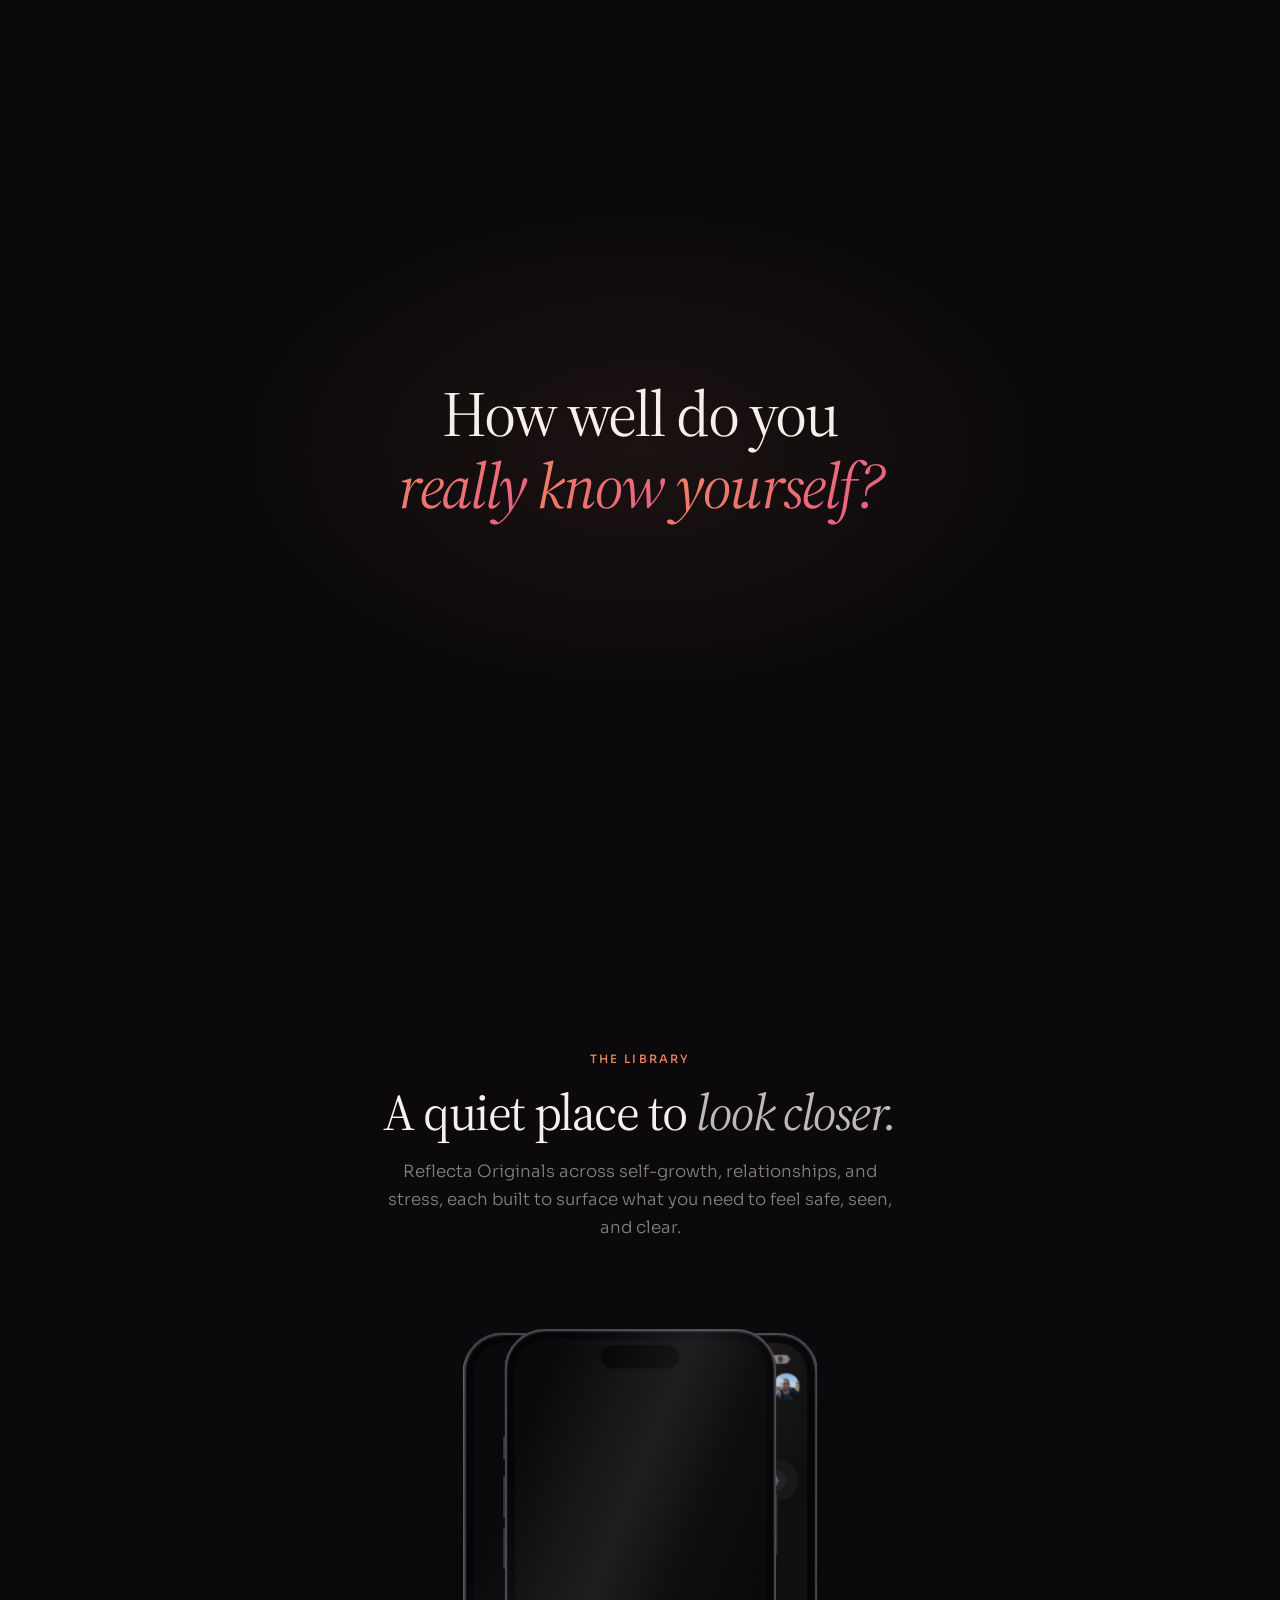
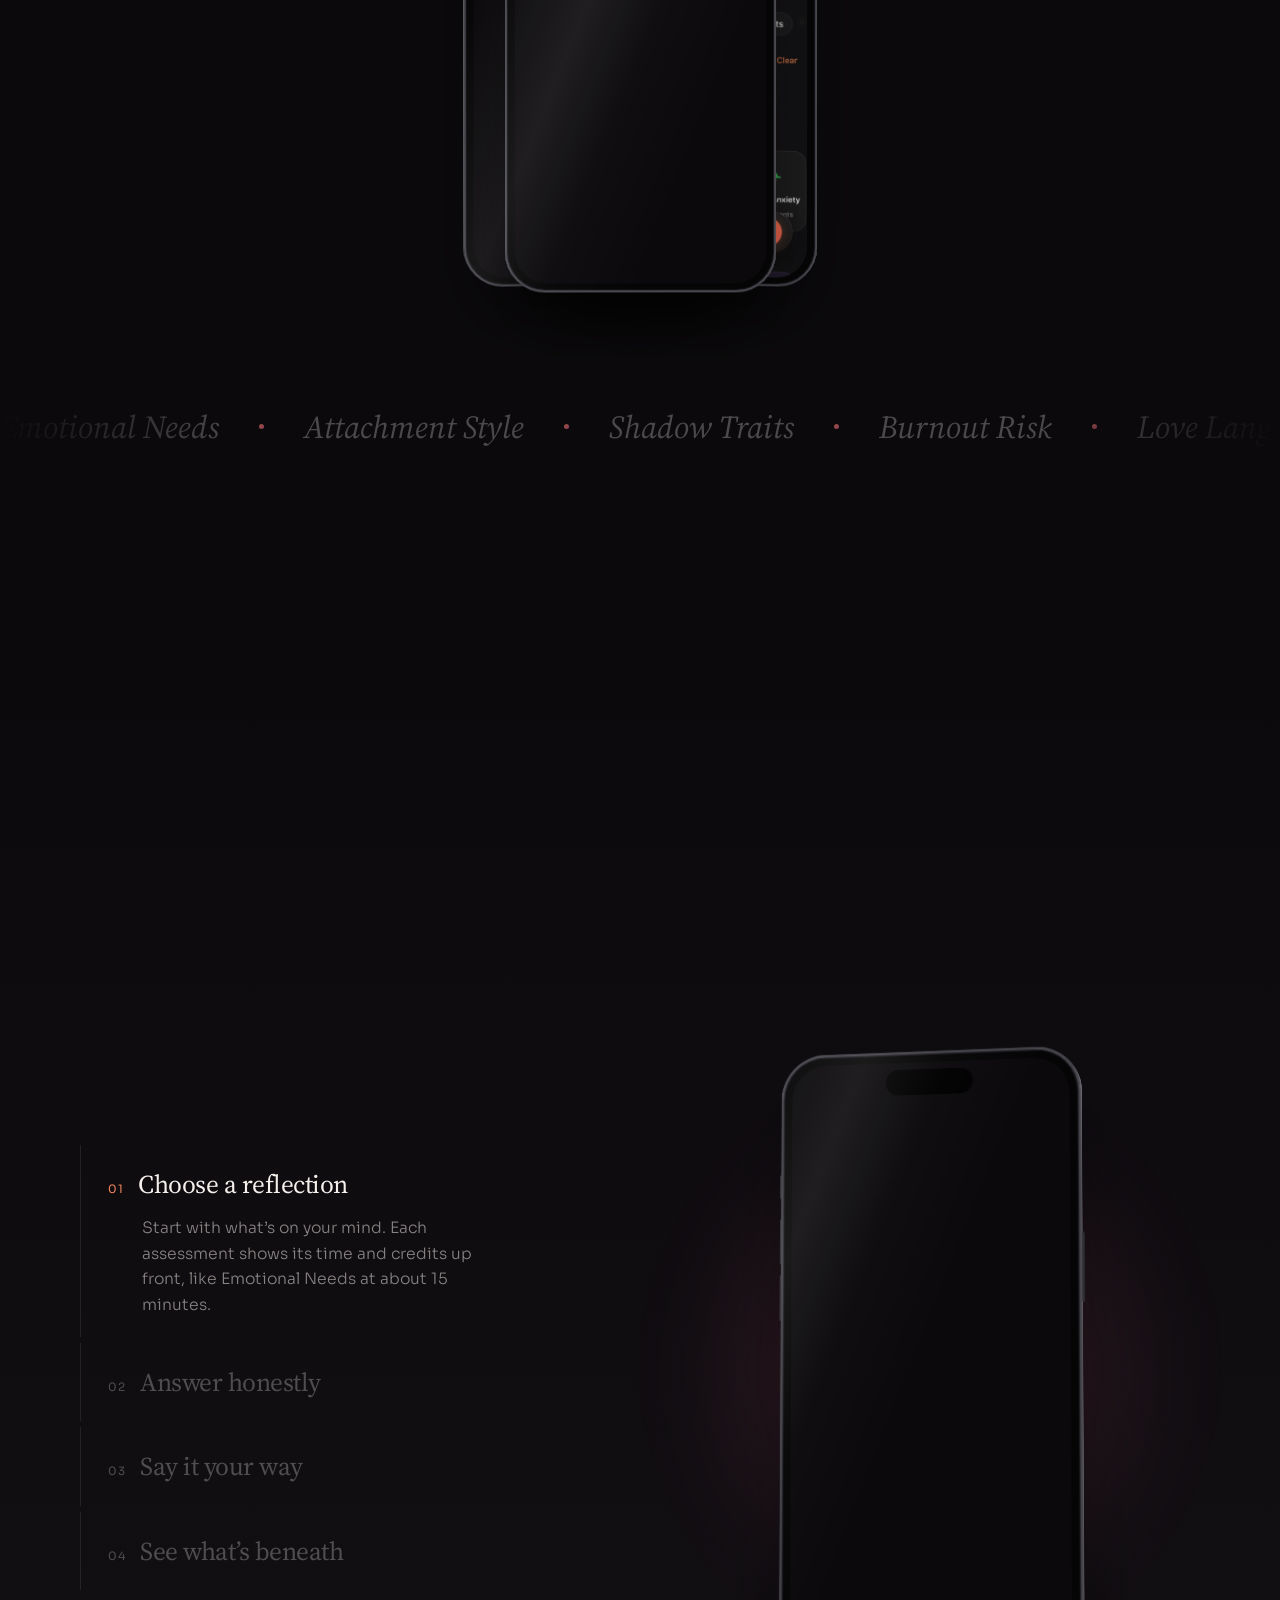
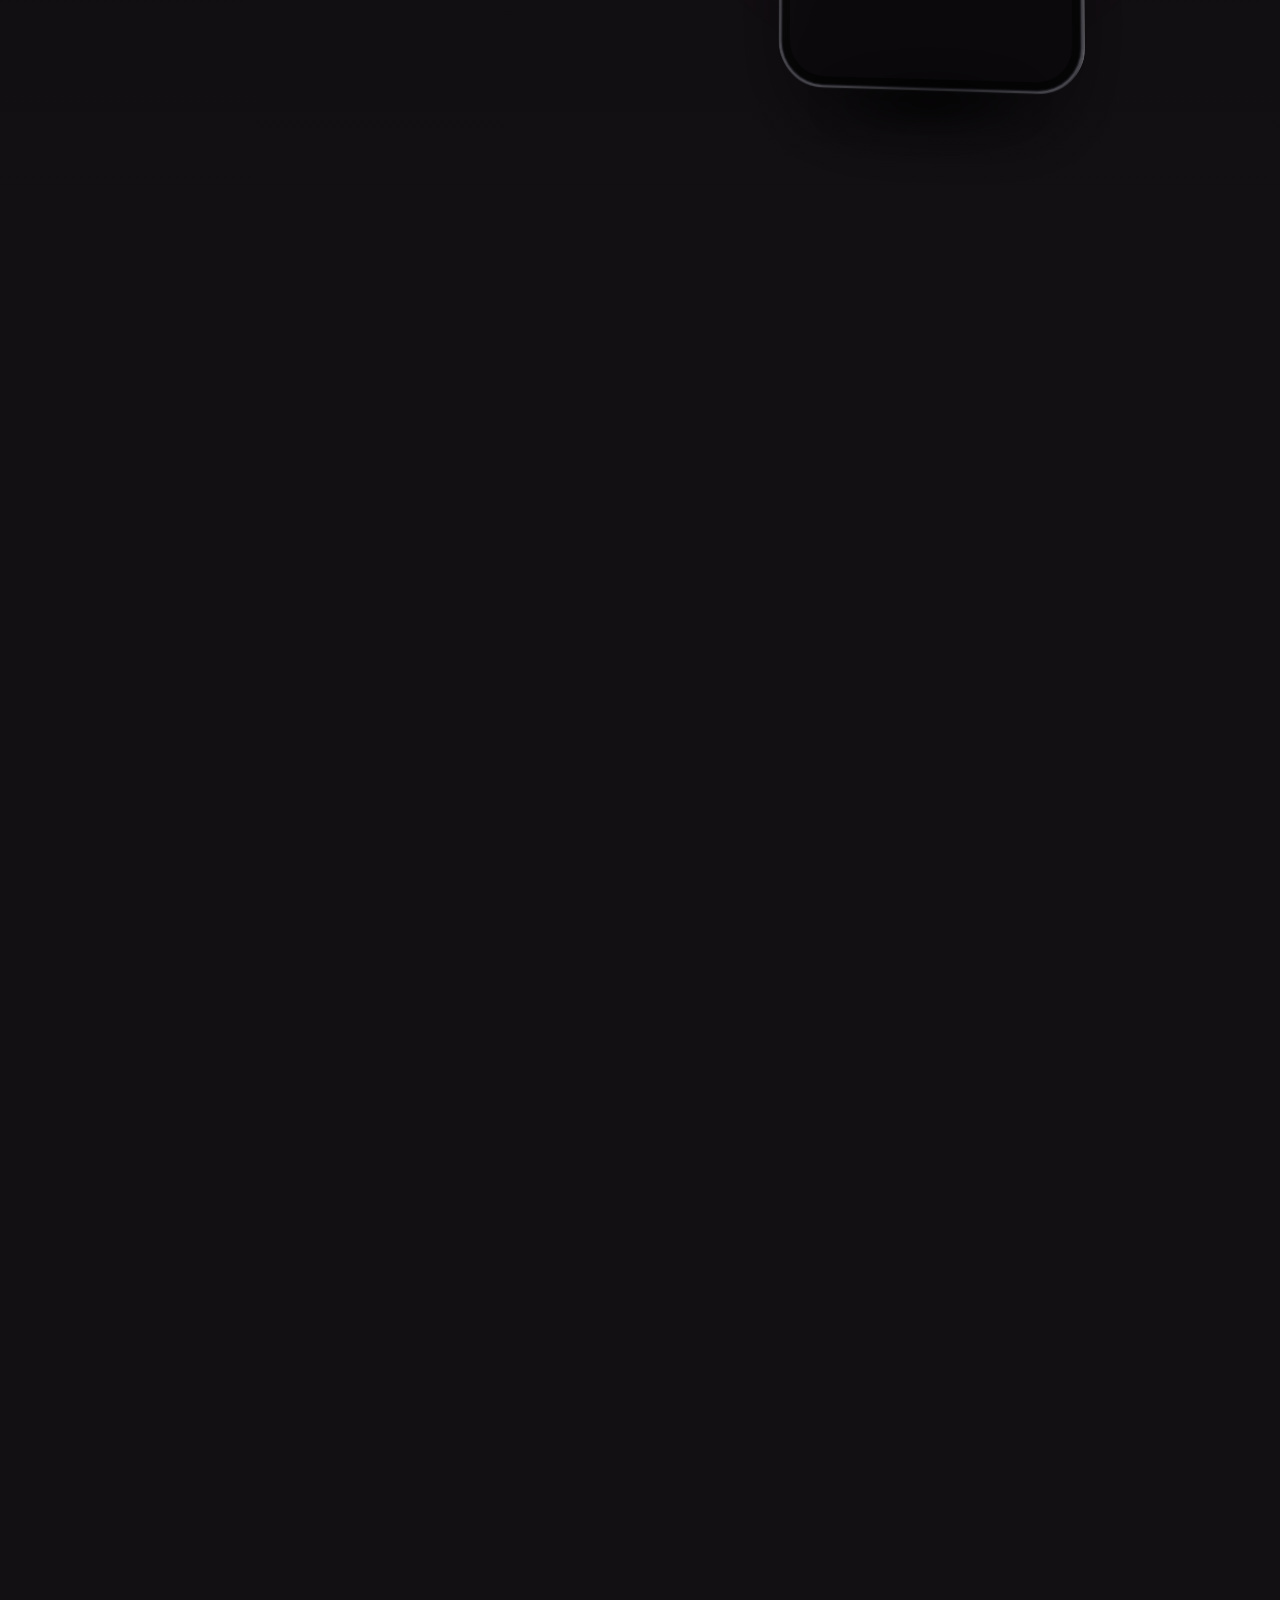
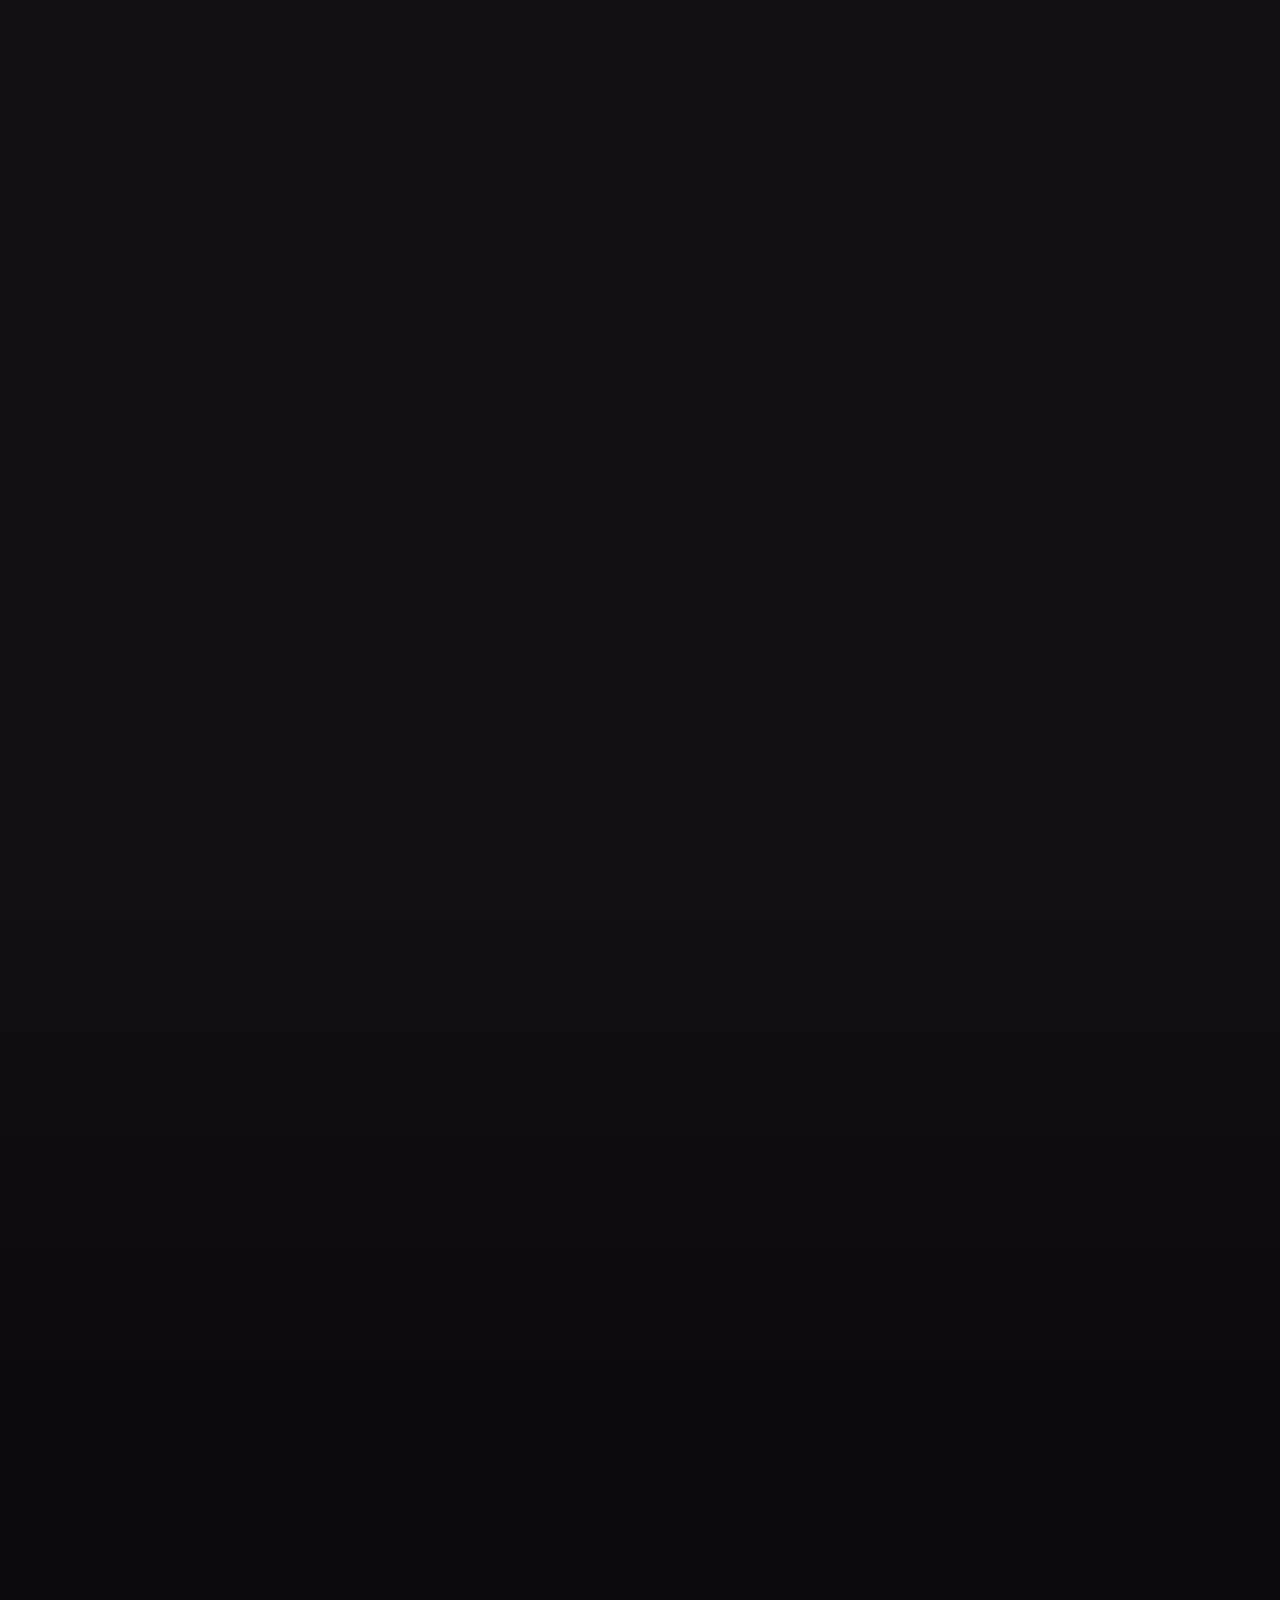
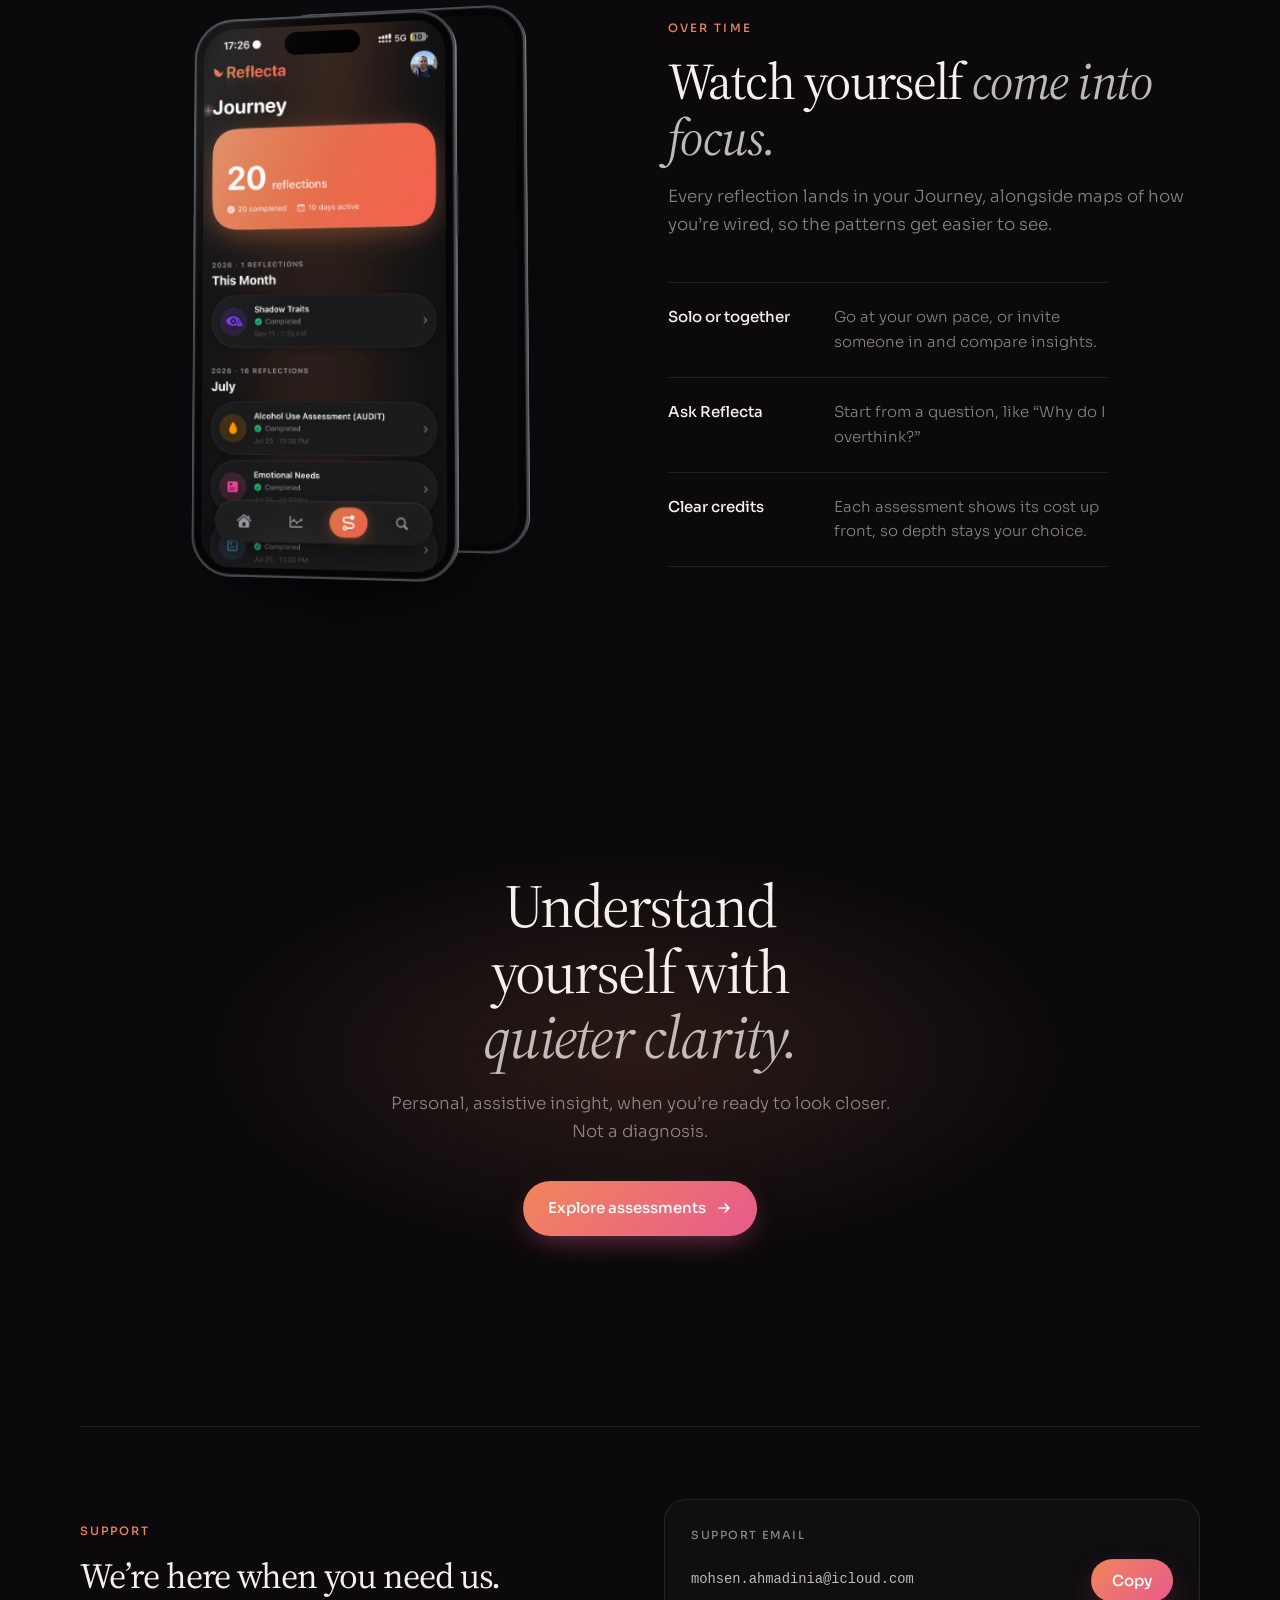
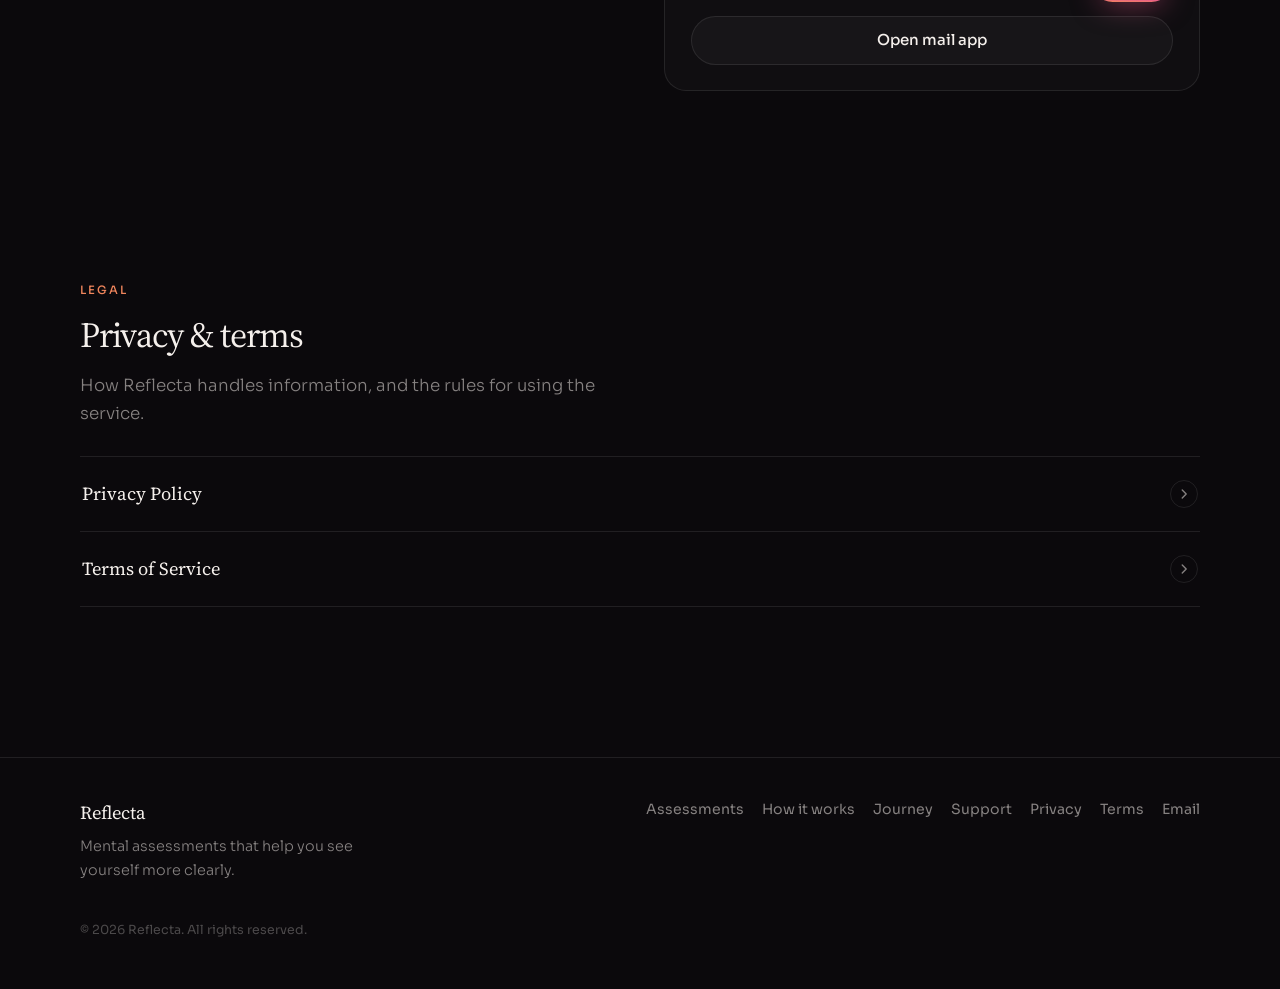
==== index.html @ 390b07c9 "Showcase the app in 3D iPhones with an opening question Replace the flat screenshots with CSS 3D iPh" ====
<!DOCTYPE html>
<html lang="en">
  <head>
    <meta charset="UTF-8" />
    <meta name="viewport" content="width=device-width, initial-scale=1" />
    <meta
      name="description"
      content="Reflecta is a mental assessment app that turns thoughtful answers into personal insights, like Emotional Needs, Shadow Traits, Attachment Style, and more."
    />
    <meta name="theme-color" content="#0c0a0d" />
    <meta name="robots" content="index, follow" />
    <link rel="canonical" href="https://reflecta.app/" />

    <meta property="og:type" content="website" />
    <meta property="og:title" content="Reflecta, mental assessments & insights" />
    <meta
      property="og:description"
      content="Take focused mental assessments and get personal insights about how you feel, connect, and grow."
    />
    <meta property="og:locale" content="en_US" />
    <meta property="og:image" content="https://reflecta.app/icon.jpg" />

    <meta name="twitter:card" content="summary_large_image" />
    <meta name="twitter:title" content="Reflecta, mental assessments & insights" />
    <meta
      name="twitter:description"
      content="Take focused mental assessments and get personal insights about how you feel, connect, and grow."
    />
    <meta name="twitter:image" content="https://reflecta.app/icon.jpg" />

    <title>Reflecta, mental assessments & insights</title>

    <link rel="icon" href="icon.jpg" type="image/jpeg" sizes="any" />
    <link rel="apple-touch-icon" href="icon.jpg" />

    <link rel="preconnect" href="https://fonts.googleapis.com" />
    <link rel="preconnect" href="https://fonts.gstatic.com" crossorigin />
    <link
      href="https://fonts.googleapis.com/css2?family=Sora:wght@300;400;500;600&family=Source+Serif+4:ital,opsz,wght@0,8..60,400;0,8..60,500;0,8..60,600;1,8..60,400;1,8..60,500&display=swap"
      rel="stylesheet"
    />

    <script>
      // Opening question on every load, including refreshes after in-page nav (#how etc.).
      // Skipped only for legal deep links and reduced motion; decided before paint so the
      // hero never flashes.
      (function () {
        try {
          var legalLink = location.hash === "#privacy" || location.hash === "#terms";
          if (!legalLink && !matchMedia("(prefers-reduced-motion: reduce)").matches) {
            var root = document.documentElement;
            root.classList.add("intro-active");
            if (location.hash) history.replaceState(null, "", location.pathname + location.search);
            if ("scrollRestoration" in history) history.scrollRestoration = "manual";
            window.scrollTo(0, 0);
            setTimeout(function () {
              root.classList.remove("intro-active", "intro-leaving");
            }, 7000);
          }
        } catch (e) {}
      })();
    </script>

    <style>
      :root {
        --bg: #0b090c;
        --bg-elev: #131014;
        --bg-card: #1a161b;
        --ink: #f5f0ec;
        --ink-soft: rgba(245, 240, 236, 0.76);
        --muted: rgba(245, 240, 236, 0.52);
        --faint: rgba(245, 240, 236, 0.28);
        --line: rgba(255, 255, 255, 0.09);
        --coral: #f0855c;
        --pink: #e85a8c;
        --violet: #8b5cf6;
        --grad: linear-gradient(135deg, #f0855c 0%, #e85a8c 100%);
        --ease: cubic-bezier(0.22, 1, 0.36, 1);
        --max: 1120px;
        --header-h: 68px;
      }

      *,
      *::before,
      *::after {
        box-sizing: border-box;
      }

      html {
        scroll-behavior: smooth;
      }

      body {
        margin: 0;
        font-family: "Sora", sans-serif;
        font-weight: 400;
        color: var(--ink);
        background: var(--bg);
        line-height: 1.65;
        -webkit-font-smoothing: antialiased;
        overflow-x: hidden;
      }

      a {
        color: var(--coral);
        text-decoration: none;
      }

      a:hover {
        text-decoration: underline;
        text-underline-offset: 3px;
      }

      img {
        display: block;
        max-width: 100%;
      }

      :focus-visible {
        outline: 2px solid var(--coral);
        outline-offset: 3px;
        border-radius: 6px;
      }

      .wrap {
        width: min(var(--max), calc(100% - 40px));
        margin: 0 auto;
      }

      /* Header */
      .site-header {
        position: fixed;
        inset: 0 0 auto;
        z-index: 50;
        height: var(--header-h);
        display: flex;
        align-items: center;
        transition: background 0.4s var(--ease), border-color 0.4s var(--ease);
        border-bottom: 1px solid transparent;
      }

      .site-header.is-scrolled {
        background: rgba(11, 9, 12, 0.72);
        backdrop-filter: blur(18px) saturate(1.4);
        -webkit-backdrop-filter: blur(18px) saturate(1.4);
        border-bottom-color: var(--line);
      }

      .site-header .inner {
        width: min(var(--max), calc(100% - 40px));
        margin: 0 auto;
        display: flex;
        align-items: center;
        justify-content: space-between;
        gap: 16px;
      }

      .logo {
        display: inline-flex;
        align-items: center;
        gap: 10px;
        color: var(--ink);
        font-weight: 600;
        font-size: 1.02rem;
        letter-spacing: -0.02em;
      }

      .logo:hover {
        text-decoration: none;
      }

      .logo-mark {
        width: 28px;
        height: 28px;
        border-radius: 8px;
        overflow: hidden;
      }

      .logo-mark img {
        width: 100%;
        height: 100%;
        object-fit: cover;
      }

      .nav {
        display: flex;
        align-items: center;
        gap: 2px;
      }

      .nav a {
        color: var(--muted);
        font-size: 0.88rem;
        font-weight: 500;
        padding: 8px 12px;
        transition: color 0.25s var(--ease);
      }

      .nav a:hover {
        color: var(--ink);
        text-decoration: none;
      }

      .nav .nav-cta {
        margin-left: 10px;
        padding: 8px 16px;
        border-radius: 999px;
        color: var(--ink);
        border: 1px solid var(--line);
        background: rgba(255, 255, 255, 0.04);
        transition: background 0.25s var(--ease), border-color 0.25s var(--ease);
      }

      .nav .nav-cta:hover {
        background: rgba(255, 255, 255, 0.08);
        border-color: rgba(255, 255, 255, 0.16);
      }

      /* Buttons */
      .btn {
        display: inline-flex;
        align-items: center;
        justify-content: center;
        gap: 10px;
        border: 1px solid transparent;
        cursor: pointer;
        font-family: inherit;
        font-weight: 500;
        font-size: 0.94rem;
        border-radius: 999px;
        padding: 14px 24px;
        transition: transform 0.5s var(--ease), background 0.3s var(--ease),
          border-color 0.3s var(--ease), box-shadow 0.5s var(--ease);
        will-change: transform;
      }

      .btn:hover {
        text-decoration: none;
      }

      .btn-primary {
        background: var(--grad);
        color: #fff;
        box-shadow: 0 10px 30px -10px rgba(232, 90, 140, 0.55);
      }

      .btn-primary:hover {
        box-shadow: 0 16px 40px -12px rgba(232, 90, 140, 0.7);
      }

      .btn-ghost {
        color: var(--ink);
        border-color: var(--line);
        background: rgba(255, 255, 255, 0.03);
      }

      .btn-ghost:hover {
        background: rgba(255, 255, 255, 0.07);
        border-color: rgba(255, 255, 255, 0.16);
      }

      .btn .arrow {
        transition: transform 0.4s var(--ease);
      }

      .btn:hover .arrow {
        transform: translateX(3px);
      }

      /* ---------- 3D device ---------- */
      .stage {
        position: relative;
        perspective: 1800px;
        perspective-origin: 50% 40%;
      }

      .device {
        --w: 300px;
        --t: calc(var(--w) * 0.034);
        --r: calc(var(--w) * 0.148);
        position: relative;
        width: var(--w);
        transform-style: preserve-3d;
        transform: rotateX(calc((var(--brx, 0) + var(--rx, 0)) * 1deg))
          rotateY(calc((var(--bry, 0) + var(--ry, 0)) * 1deg))
          rotateZ(calc(var(--brz, 0) * 1deg));
        will-change: transform;
      }

      .device-edge {
        position: absolute;
        inset: 0;
        border-radius: var(--r);
        background: linear-gradient(
          90deg,
          #8a8990 0%,
          #3b3a40 3%,
          #1d1c21 30%,
          #1d1c21 70%,
          #3b3a40 97%,
          #8a8990 100%
        );
        transform: translateZ(calc(var(--t) * (var(--i) - 0.5)));
        backface-visibility: hidden;
      }

      .device-btn {
        position: absolute;
        width: calc(var(--w) * 0.012);
        border-radius: 2px;
        background: linear-gradient(90deg, #55545a, #2a292e);
        transform: translateZ(0);
      }

      .device-btn.l1 {
        left: calc(var(--w) * -0.009);
        top: 19%;
        height: 4%;
      }

      .device-btn.l2 {
        left: calc(var(--w) * -0.009);
        top: 26%;
        height: 7.5%;
      }

      .device-btn.l3 {
        left: calc(var(--w) * -0.009);
        top: 35%;
        height: 7.5%;
      }

      .device-btn.r1 {
        right: calc(var(--w) * -0.009);
        top: 29%;
        height: 11%;
      }

      .device-body {
        position: relative;
        padding: calc(var(--w) * 0.036);
        border-radius: var(--r);
        background: #050506;
        transform: translateZ(calc(var(--t) * 0.5 + 0.6px));
        box-shadow:
          inset 0 0 0 calc(var(--w) * 0.007) #4a4950,
          inset 0 0 0 calc(var(--w) * 0.011) #16151a,
          inset 0 1px 0 calc(var(--w) * 0.007) rgba(255, 255, 255, 0.18),
          0 calc(var(--w) * 0.16) calc(var(--w) * 0.3) calc(var(--w) * -0.06) rgba(0, 0, 0, 0.65);
      }

      .device-screen {
        position: relative;
        overflow: hidden;
        border-radius: calc(var(--w) * 0.114);
        aspect-ratio: 1170 / 2532;
        background: #0b090c;
        transform: translateZ(0);
      }

      .device-screen img {
        position: absolute;
        inset: 0;
        width: 100%;
        height: 100%;
        object-fit: cover;
        opacity: 0;
        transform: scale(1.04);
        filter: blur(6px);
        transition: opacity 0.8s var(--ease), transform 1.1s var(--ease), filter 0.8s var(--ease);
      }

      .device-screen img.is-active {
        opacity: 1;
        transform: none;
        filter: none;
      }

      .device-island {
        position: absolute;
        z-index: 2;
        top: calc(var(--w) * 0.058);
        left: 50%;
        width: calc(var(--w) * 0.29);
        height: calc(var(--w) * 0.086);
        transform: translateX(-50%);
        border-radius: 999px;
        background: #000;
      }

      .device-glare {
        position: absolute;
        z-index: 3;
        inset: 0;
        border-radius: var(--r);
        pointer-events: none;
        background: linear-gradient(
          112deg,
          rgba(255, 255, 255, 0) 30%,
          rgba(255, 255, 255, 0.085) 44%,
          rgba(255, 255, 255, 0.02) 52%,
          rgba(255, 255, 255, 0) 62%
        );
        background-size: 260% 100%;
        background-position: calc(50% - (var(--bry, 0) + var(--ry, 0)) * 2.4%) 0;
        mix-blend-mode: screen;
      }

      .floor {
        position: absolute;
        left: 50%;
        bottom: -7%;
        width: 70%;
        height: 9%;
        transform: translateX(-50%);
        border-radius: 50%;
        background: radial-gradient(closest-side, rgba(0, 0, 0, 0.75), transparent);
        filter: blur(14px);
        pointer-events: none;
      }

      .glow {
        position: absolute;
        inset: 8% -30%;
        z-index: -1;
        pointer-events: none;
        background: radial-gradient(
          closest-side,
          rgba(240, 133, 92, 0.32),
          rgba(232, 90, 140, 0.12) 55%,
          transparent
        );
        filter: blur(40px);
      }

      /* ---------- Hero ---------- */
      .hero {
        position: relative;
        min-height: 100svh;
        display: flex;
        align-items: center;
        padding: calc(var(--header-h) + 32px) 0 72px;
        overflow: hidden;
        --gx: 70%;
        --gy: 40%;
      }

      .hero-bg {
        position: absolute;
        inset: 0;
        background:
          radial-gradient(900px 520px at 12% 8%, rgba(240, 133, 92, 0.16), transparent 60%),
          radial-gradient(700px 480px at 90% 30%, rgba(232, 90, 140, 0.1), transparent 60%),
          var(--bg);
      }

      .hero-bg::after {
        content: "";
        position: absolute;
        inset: 0;
        background: radial-gradient(
          520px circle at var(--gx) var(--gy),
          rgba(240, 133, 92, 0.09),
          transparent 70%
        );
      }

      .hero-grid {
        position: relative;
        z-index: 1;
        display: grid;
        grid-template-columns: 1.1fr 0.9fr;
        gap: 40px;
        align-items: center;
      }

      .brand {
        margin: 0 0 22px;
        font-family: "Source Serif 4", serif;
        font-weight: 500;
        font-size: clamp(1rem, 1.4vw, 1.1rem);
        letter-spacing: 0.02em;
        display: inline-flex;
        align-items: center;
        gap: 10px;
        color: var(--ink-soft);
        animation: fadeUp 1s var(--ease) both;
      }

      .brand::before {
        content: "";
        width: 22px;
        height: 1px;
        background: var(--grad);
      }

      .hero h1 {
        margin: 0 0 24px;
        font-family: "Source Serif 4", serif;
        font-weight: 400;
        font-size: clamp(2.6rem, 5.6vw, 4.6rem);
        letter-spacing: -0.035em;
        line-height: 1.02;
        animation: fadeUp 1s var(--ease) 0.08s both;
      }

      .hero h1 em {
        font-style: italic;
        background: var(--grad);
        -webkit-background-clip: text;
        background-clip: text;
        color: transparent;
        padding-right: 0.06em;
      }

      .hero-lead {
        margin: 0 0 36px;
        max-width: 40ch;
        color: var(--muted);
        font-size: 1.05rem;
        font-weight: 300;
        animation: fadeUp 1s var(--ease) 0.16s both;
      }

      .hero-actions {
        display: flex;
        flex-wrap: wrap;
        gap: 12px;
        animation: fadeUp 1s var(--ease) 0.24s both;
      }

      .hero-meta {
        margin: 36px 0 0;
        display: flex;
        flex-wrap: wrap;
        gap: 6px 18px;
        color: var(--faint);
        font-size: 0.8rem;
        animation: fadeUp 1s var(--ease) 0.32s both;
      }

      .hero-meta span {
        display: inline-flex;
        align-items: center;
        gap: 18px;
      }

      .hero-meta span + span::before {
        content: "";
        width: 3px;
        height: 3px;
        border-radius: 50%;
        background: var(--faint);
      }

      .hero-stage {
        justify-self: center;
        animation: fadeIn 1.4s var(--ease) 0.1s both;
      }

      .hero-stage .device {
        --w: clamp(250px, 25vw, 320px);
        --bry: -16;
        --brx: 7;
        --brz: 1.5;
      }

      .scroll-cue {
        position: absolute;
        left: 50%;
        bottom: 28px;
        z-index: 1;
        width: 1px;
        height: 44px;
        overflow: hidden;
        background: var(--line);
        transform: translateX(-50%);
      }

      .scroll-cue::after {
        content: "";
        position: absolute;
        left: 0;
        top: -50%;
        width: 1px;
        height: 50%;
        background: var(--coral);
        animation: cue 2.4s var(--ease) infinite;
      }

      /* ---------- Sections ---------- */
      section {
        padding: 150px 0;
        scroll-margin-top: var(--header-h);
      }

      .kicker {
        margin: 0 0 16px;
        font-size: 0.72rem;
        font-weight: 500;
        letter-spacing: 0.18em;
        text-transform: uppercase;
        color: var(--coral);
      }

      h2 {
        margin: 0 0 18px;
        font-family: "Source Serif 4", serif;
        font-weight: 400;
        font-size: clamp(2rem, 4.2vw, 3.2rem);
        letter-spacing: -0.03em;
        line-height: 1.08;
      }

      h2 em {
        font-style: italic;
        color: var(--ink-soft);
      }

      .lead {
        margin: 0;
        max-width: 44ch;
        color: var(--muted);
        font-size: 1.05rem;
        font-weight: 300;
      }

      .center {
        text-align: center;
      }

      .center .lead {
        margin: 0 auto;
      }

      /* Library */
      .library {
        overflow: clip;
      }

      .trio {
        position: relative;
        margin: 90px auto 0;
        display: flex;
        justify-content: center;
        transform-style: preserve-3d;
        transform: rotateX(calc(var(--rx, 0) * 1deg)) rotateY(calc(var(--ry, 0) * 1deg));
        --fan: 0;
      }

      .tilt-group .device {
        --rx: 0;
        --ry: 0;
        --w: clamp(190px, 21vw, 270px);
      }

      .slot {
        transform-style: preserve-3d;
      }

      .trio .slot.side {
        position: absolute;
        top: 0;
        left: 50%;
        margin-left: calc(clamp(190px, 21vw, 270px) / -2);
      }

      .trio .slot.left {
        transform: translateX(calc(var(--fan) * -78%)) translateZ(calc(var(--fan) * -140px));
      }

      .trio .slot.right {
        transform: translateX(calc(var(--fan) * 78%)) translateZ(calc(var(--fan) * -140px));
      }

      .trio .slot.left .device {
        --bry: calc(var(--fan) * 20);
      }

      .trio .slot.right .device {
        --bry: calc(var(--fan) * -20);
      }

      .trio .slot.front {
        position: relative;
        z-index: 2;
        transform: translateZ(calc(var(--fan) * 40px));
      }

      .marquee {
        margin-top: 110px;
        overflow: hidden;
        -webkit-mask-image: linear-gradient(90deg, transparent, #000 18%, #000 82%, transparent);
        mask-image: linear-gradient(90deg, transparent, #000 18%, #000 82%, transparent);
      }

      .marquee-track {
        display: flex;
        width: max-content;
        animation: marquee 48s linear infinite;
      }

      .marquee:hover .marquee-track {
        animation-play-state: paused;
      }

      .marquee-track span {
        display: inline-flex;
        align-items: center;
        gap: 40px;
        padding-right: 40px;
        font-family: "Source Serif 4", serif;
        font-style: italic;
        font-size: clamp(1.4rem, 2.6vw, 2rem);
        color: var(--faint);
        white-space: nowrap;
        transition: color 0.4s var(--ease);
      }

      .marquee-track span:hover {
        color: var(--ink);
      }

      .marquee-track span::after {
        content: "";
        width: 5px;
        height: 5px;
        border-radius: 50%;
        background: var(--grad);
        opacity: 0.6;
      }

      /* Story */
      .story {
        padding-bottom: 0;
        background: linear-gradient(180deg, var(--bg), var(--bg-elev) 30%, var(--bg-elev) 85%, var(--bg));
      }

      .story-track {
        position: relative;
        height: 420vh;
        margin-top: 40px;
      }

      .story-sticky {
        position: sticky;
        top: 0;
        height: 100svh;
        display: flex;
        align-items: center;
        padding-top: var(--header-h);
      }

      .story-grid {
        display: grid;
        grid-template-columns: 1fr 1fr;
        gap: 40px;
        align-items: center;
      }

      .steps {
        list-style: none;
        margin: 0;
        padding: 0;
        display: grid;
        gap: 6px;
        max-width: 420px;
      }

      .step {
        position: relative;
        padding: 18px 0 18px 28px;
        cursor: pointer;
      }

      .step::before,
      .step::after {
        content: "";
        position: absolute;
        left: 0;
        top: 0;
        bottom: 0;
        width: 1px;
      }

      .step::before {
        background: var(--line);
      }

      .step::after {
        background: var(--grad);
        transform-origin: top;
        transform: scaleY(var(--fill, 0));
      }

      .step-title {
        display: flex;
        align-items: baseline;
        gap: 14px;
        margin: 0;
        font-family: "Source Serif 4", serif;
        font-weight: 400;
        font-size: clamp(1.3rem, 2vw, 1.6rem);
        letter-spacing: -0.02em;
        color: var(--faint);
        transition: color 0.6s var(--ease);
      }

      .step-num {
        font-family: "Sora", sans-serif;
        font-size: 0.72rem;
        letter-spacing: 0.1em;
        color: var(--faint);
        transition: color 0.6s var(--ease);
      }

      .step-body {
        display: grid;
        grid-template-rows: 0fr;
        transition: grid-template-rows 0.7s var(--ease);
      }

      .step-body > p {
        overflow: hidden;
        margin: 0;
        padding-left: 34px;
        color: var(--muted);
        font-weight: 300;
        font-size: 0.98rem;
        opacity: 0;
        transition: opacity 0.6s var(--ease);
      }

      .step.is-active .step-title {
        color: var(--ink);
      }

      .step.is-active .step-num {
        color: var(--coral);
      }

      .step.is-active .step-body {
        grid-template-rows: 1fr;
      }

      .step.is-active .step-body > p {
        opacity: 1;
        padding-top: 10px;
      }

      .step:not(.is-active):hover .step-title {
        color: var(--muted);
      }

      .story-stage {
        justify-self: center;
      }

      .story-stage .device {
        --w: clamp(230px, min(24vw, 34svh), 320px);
      }

      .story-dots {
        display: none;
      }

      /* Journey */
      .journey-grid {
        display: grid;
        grid-template-columns: 1fr 1fr;
        gap: 56px;
        align-items: center;
      }

      .features {
        list-style: none;
        margin: 44px 0 0;
        padding: 0;
        max-width: 440px;
      }

      .features li {
        padding: 22px 0;
        border-top: 1px solid var(--line);
        display: grid;
        grid-template-columns: 150px 1fr;
        gap: 16px;
        transition: padding-left 0.5s var(--ease);
      }

      .features li:last-child {
        border-bottom: 1px solid var(--line);
      }

      .features li:hover {
        padding-left: 6px;
      }

      .features strong {
        font-weight: 500;
        font-size: 0.94rem;
      }

      .features span {
        color: var(--muted);
        font-weight: 300;
        font-size: 0.94rem;
      }

      .pair {
        position: relative;
        display: flex;
        justify-content: center;
        transform-style: preserve-3d;
        transform: rotateX(calc(var(--rx, 0) * 1deg)) rotateY(calc(var(--ry, 0) * 1deg));
        --fan: 0;
      }

      .pair .device {
        --w: clamp(200px, 21vw, 270px);
        --bry: -14;
        --brx: 4;
      }

      .pair .slot.back {
        position: absolute;
        top: 0;
        left: 50%;
        margin-left: calc(clamp(200px, 21vw, 270px) / -2);
        transform: translateX(calc(var(--fan) * 52%)) translateY(calc(var(--fan) * -7%))
          translateZ(calc(var(--fan) * -160px));
      }

      .pair .slot.front {
        position: relative;
        z-index: 2;
        transform: translateX(calc(var(--fan) * -22%)) translateZ(calc(var(--fan) * 30px));
      }

      /* Closing */
      .closing {
        position: relative;
        overflow: hidden;
        text-align: center;
      }

      .closing::before {
        content: "";
        position: absolute;
        left: 50%;
        top: 50%;
        width: min(900px, 120vw);
        height: 420px;
        transform: translate(-50%, -50%);
        background: radial-gradient(closest-side, rgba(240, 133, 92, 0.14), transparent);
        pointer-events: none;
      }

      .closing h2 {
        position: relative;
        max-width: 15ch;
        margin: 0 auto 20px;
        font-size: clamp(2.2rem, 5vw, 3.8rem);
      }

      .closing .lead {
        position: relative;
        margin: 0 auto 36px;
      }

      /* Support */
      .support {
        padding-top: 40px;
      }

      .support-grid {
        display: grid;
        grid-template-columns: 1fr 1fr;
        gap: 48px;
        align-items: center;
        padding-top: 72px;
        border-top: 1px solid var(--line);
      }

      .support h2 {
        font-size: clamp(1.7rem, 3vw, 2.2rem);
      }

      .support-panel {
        display: grid;
        gap: 14px;
        padding: 26px;
        border-radius: 22px;
        background: rgba(255, 255, 255, 0.025);
        border: 1px solid var(--line);
      }

      .support-panel label {
        font-size: 0.7rem;
        font-weight: 500;
        letter-spacing: 0.14em;
        text-transform: uppercase;
        color: var(--muted);
      }

      .email-line {
        display: flex;
        flex-wrap: wrap;
        gap: 10px;
        align-items: center;
      }

      .email-value {
        font-family: ui-monospace, SFMono-Regular, Menlo, Monaco, Consolas, monospace;
        font-size: 0.86rem;
        overflow-wrap: anywhere;
        flex: 1;
        min-width: 0;
        color: var(--ink-soft);
      }

      .support-panel .btn {
        padding: 11px 20px;
      }

      /* Legal */
      .legal-section {
        padding-top: 40px;
      }

      .legal-section h2 {
        font-size: clamp(1.7rem, 3vw, 2.2rem);
      }

      .legal-stack {
        margin-top: 28px;
        display: grid;
      }

      .legal {
        border-bottom: 1px solid var(--line);
      }

      .legal:first-child {
        border-top: 1px solid var(--line);
      }

      .legal summary {
        list-style: none;
        cursor: pointer;
        padding: 22px 2px;
        display: flex;
        justify-content: space-between;
        align-items: center;
        gap: 16px;
        font-family: "Source Serif 4", serif;
        font-size: 1.15rem;
      }

      .legal summary::-webkit-details-marker {
        display: none;
      }

      .legal summary .chev {
        width: 28px;
        height: 28px;
        border-radius: 50%;
        border: 1px solid var(--line);
        display: grid;
        place-items: center;
        color: var(--muted);
        transition: transform 0.4s var(--ease), color 0.4s var(--ease);
      }

      .legal[open] summary .chev {
        transform: rotate(90deg);
        color: var(--coral);
      }

      .legal-body {
        padding: 0 2px 24px;
        color: var(--muted);
        font-size: 0.94rem;
        font-weight: 300;
      }

      .legal-body h3 {
        margin: 18px 0 8px;
        font-size: 0.95rem;
        font-weight: 500;
        color: var(--ink);
        font-family: "Source Serif 4", serif;
      }

      .legal-body p,
      .legal-body ul {
        margin: 0 0 12px;
      }

      footer {
        padding: 40px 0 48px;
        border-top: 1px solid var(--line);
      }

      .footer-grid {
        display: flex;
        flex-wrap: wrap;
        gap: 20px;
        justify-content: space-between;
      }

      .footer-brand .name {
        font-family: "Source Serif 4", serif;
        font-size: 1.15rem;
        margin-bottom: 6px;
      }

      .footer-brand p {
        margin: 0;
        color: var(--muted);
        max-width: 30ch;
        font-size: 0.9rem;
        font-weight: 300;
      }

      .footer-links {
        display: flex;
        flex-wrap: wrap;
        gap: 8px 18px;
      }

      .footer-links a {
        color: var(--muted);
        font-size: 0.88rem;
        transition: color 0.25s var(--ease);
      }

      .footer-links a:hover {
        color: var(--ink);
        text-decoration: none;
      }

      .footer-meta {
        width: 100%;
        margin: 18px 0 0;
        font-size: 0.78rem;
        color: var(--faint);
      }

      /* Reveal */
      .reveal {
        opacity: 0;
        transform: translateY(22px);
        transition: opacity 1s var(--ease), transform 1s var(--ease);
      }

      .reveal.is-visible {
        opacity: 1;
        transform: none;
      }

      .reveal.d1 {
        transition-delay: 0.08s;
      }

      .reveal.d2 {
        transition-delay: 0.16s;
      }

      @keyframes fadeUp {
        from {
          opacity: 0;
          transform: translateY(18px);
        }
        to {
          opacity: 1;
          transform: none;
        }
      }

      @keyframes fadeIn {
        from {
          opacity: 0;
        }
        to {
          opacity: 1;
        }
      }

      @keyframes marquee {
        to {
          transform: translateX(-50%);
        }
      }

      @keyframes cue {
        0% {
          top: -50%;
        }
        100% {
          top: 100%;
        }
      }

      @media (max-width: 960px) {
        section {
          padding: 110px 0;
        }

        .hero {
          align-items: flex-start;
        }

        .hero-grid,
        .journey-grid,
        .support-grid {
          grid-template-columns: 1fr;
        }

        .hero-grid {
          gap: 56px;
        }

        .hero-stage .device {
          --w: min(62vw, 270px);
        }

        .scroll-cue {
          display: none;
        }

        .tilt-group .device {
          --w: min(42vw, 230px);
        }

        .trio .slot.side {
          margin-left: calc(min(42vw, 230px) / -2);
        }

        .trio .slot.left {
          transform: translateX(calc(var(--fan) * -62%)) translateZ(calc(var(--fan) * -120px));
        }

        .trio .slot.right {
          transform: translateX(calc(var(--fan) * 62%)) translateZ(calc(var(--fan) * -120px));
        }

        .trio {
          margin-top: 64px;
        }

        .pair .device {
          --w: min(46vw, 240px);
        }

        .pair .slot.back {
          margin-left: calc(min(46vw, 240px) / -2);
        }

        .journey-grid {
          gap: 72px;
        }

        .journey-copy {
          order: -1;
        }

        /* Story: phone on top, active step below */
        .story-track {
          height: 380vh;
        }

        .story-grid {
          grid-template-columns: 1fr;
          gap: 26px;
          justify-items: center;
        }

        .story-stage {
          order: -1;
        }

        .story-stage .device {
          --w: min(50vw, 25svh);
        }

        .story-copy {
          width: 100%;
          max-width: 420px;
          text-align: center;
        }

        .story-dots {
          display: flex;
          justify-content: center;
          gap: 6px;
          margin-bottom: 18px;
        }

        .story-dots i {
          width: 22px;
          height: 2px;
          border-radius: 2px;
          background: var(--line);
          transition: background 0.5s var(--ease), width 0.5s var(--ease);
        }

        .story-dots i.is-active {
          width: 34px;
          background: var(--coral);
        }

        .step {
          display: none;
          padding: 0;
        }

        .step.is-active {
          display: block;
          animation: fadeUp 0.6s var(--ease) both;
        }

        .step::before,
        .step::after {
          display: none;
        }

        .step-title {
          justify-content: center;
        }

        .step-body > p {
          padding-left: 0;
        }
      }

      @media (max-width: 640px) {
        :root {
          --header-h: 60px;
        }

        .wrap,
        .site-header .inner {
          width: calc(100% - 32px);
        }

        .nav a:not(.nav-cta) {
          display: none;
        }

        section {
          padding: 90px 0;
        }

        .hero {
          padding-top: calc(var(--header-h) + 36px);
        }

        .features li {
          grid-template-columns: 1fr;
          gap: 4px;
        }

        .hero-meta {
          gap: 6px 12px;
          font-size: 0.74rem;
        }

        .hero-meta span {
          gap: 12px;
        }

        .marquee {
          margin-top: 80px;
        }
      }

      /* ---------- Opening question ---------- */
      .intro {
        display: none;
      }

      .intro-active .intro {
        position: fixed;
        inset: 0;
        z-index: 100;
        display: grid;
        place-items: center;
        padding: 24px;
        background:
          radial-gradient(600px 360px at 50% 50%, rgba(240, 133, 92, 0.07), transparent 70%),
          var(--bg);
        cursor: default;
        transition: opacity 1.1s var(--ease), visibility 0s linear 1.1s;
      }

      .intro-active.intro-leaving .intro {
        opacity: 0;
        visibility: hidden;
        pointer-events: none;
      }

      .intro-q {
        margin: 0;
        max-width: 20ch;
        text-wrap: balance;
        text-align: center;
        font-family: "Source Serif 4", serif;
        font-weight: 400;
        font-size: clamp(2rem, 5.4vw, 4rem);
        letter-spacing: -0.03em;
        line-height: 1.12;
        transition: opacity 0.9s var(--ease), filter 0.9s var(--ease), transform 1.2s var(--ease);
      }

      .intro-leaving .intro-q {
        opacity: 0;
        filter: blur(10px);
        transform: scale(0.97) translateY(-8px);
      }

      .intro-q .w {
        display: inline-block;
        opacity: 0;
        filter: blur(14px);
        transform: translateY(10px);
        animation: wordIn 1.1s var(--ease) both;
        animation-delay: calc(0.35s + var(--i) * 0.13s);
      }

      .intro-q em {
        font-style: italic;
        background: var(--grad);
        -webkit-background-clip: text;
        background-clip: text;
        color: transparent;
        /* Room for italic overhangs (f, y, ?) so the gradient clip doesn't cut them;
           the negative margin keeps word spacing unchanged. */
        padding: 0.08em 0.16em 0.18em;
        margin: -0.08em -0.16em -0.18em;
      }

      .intro-active:not(.intro-leaving) body {
        overflow: hidden;
      }

      .intro-active:not(.intro-leaving) .site-header,
      .intro-active:not(.intro-leaving) .scroll-cue {
        opacity: 0;
      }

      .site-header {
        transition: opacity 1.2s var(--ease) 0.4s, background 0.4s var(--ease),
          border-color 0.4s var(--ease);
      }

      /* Hero waits behind the question, then plays as it dissolves */
      .intro-active:not(.intro-leaving) .hero .brand,
      .intro-active:not(.intro-leaving) .hero h1,
      .intro-active:not(.intro-leaving) .hero-lead,
      .intro-active:not(.intro-leaving) .hero-actions,
      .intro-active:not(.intro-leaving) .hero-meta,
      .intro-active:not(.intro-leaving) .hero-stage {
        animation-play-state: paused;
      }

      @keyframes wordIn {
        to {
          opacity: 1;
          filter: blur(0);
          transform: none;
        }
      }

      @media (prefers-reduced-motion: reduce) {
        html {
          scroll-behavior: auto;
        }

        *,
        *::before,
        *::after {
          animation: none !important;
          transition-duration: 0.01ms !important;
        }

        .reveal {
          opacity: 1;
          transform: none;
        }

        .trio,
        .pair {
          --fan: 1;
        }
      }
    </style>
  </head>
  <body>
    <div class="intro" id="intro" aria-hidden="true">
      <p class="intro-q">
        <span class="w" style="--i: 0">How</span>
        <span class="w" style="--i: 1">well</span>
        <span class="w" style="--i: 2">do</span>
        <span class="w" style="--i: 3">you</span>
        <em class="w" style="--i: 4.6">really</em>
        <em class="w" style="--i: 5.6">know</em>
        <em class="w" style="--i: 6.6">yourself?</em>
      </p>
    </div>

    <header class="site-header" id="site-header">
      <div class="inner">
        <a class="logo" href="#top" aria-label="Reflecta home">
          <span class="logo-mark" aria-hidden="true">
            <img src="icon.jpg" alt="" width="28" height="28" decoding="async" />
          </span>
          Reflecta
        </a>
        <nav class="nav" aria-label="Primary">
          <a href="#assessments">Assessments</a>
          <a href="#how">How it works</a>
          <a href="#journey">Journey</a>
          <a class="nav-cta" href="#support">Support</a>
        </nav>
      </div>
    </header>

    <main>
      <section class="hero" id="top" aria-labelledby="hero-title">
        <div class="hero-bg" aria-hidden="true"></div>
        <div class="wrap hero-grid">
          <div>
            <p class="brand">Reflecta</p>
            <h1 id="hero-title">Understand yourself, <em>and why you feel the way you do.</em></h1>
            <p class="hero-lead">
              Thoughtful mental assessments, like Emotional Needs, Attachment Style, and Shadow
              Traits, that turn what you share into insight you can actually use.
            </p>
            <div class="hero-actions">
              <a class="btn btn-primary" href="#assessments" data-magnet>
                Explore assessments <svg class="arrow" width="16" height="16" viewBox="0 0 16 16" fill="none" aria-hidden="true"><path d="M3 8h10M9 4l4 4-4 4" stroke="currentColor" stroke-width="1.6" stroke-linecap="round" stroke-linejoin="round" /></svg>
              </a>
              <a class="btn btn-ghost" href="#how" data-magnet>See how it works</a>
            </div>
            <p class="hero-meta">
              <span>15 minutes</span><span>Solo or together</span><span>Not a diagnosis</span>
            </p>
          </div>

          <div class="stage hero-stage" aria-hidden="true">
            <div class="glow"></div>
            <div class="device" data-tilt="11" data-intro>
              <span class="device-btn l1"></span><span class="device-btn l2"></span
              ><span class="device-btn l3"></span><span class="device-btn r1"></span>
              <div class="device-body">
                <div class="device-screen">
                  <img
                    class="is-active"
                    src="screens/home-featured.jpg"
                    alt=""
                    width="1170"
                    height="2532"
                    decoding="async"
                    fetchpriority="high"
                  />
                </div>
                <span class="device-island"></span>
                <span class="device-glare"></span>
              </div>
            </div>
            <div class="floor"></div>
          </div>
        </div>
        <span class="scroll-cue" aria-hidden="true"></span>
      </section>

      <section class="library" id="assessments" aria-labelledby="assessments-title">
        <div class="wrap center">
          <p class="kicker reveal">The library</p>
          <h2 class="reveal d1" id="assessments-title">A quiet place to <em>look closer.</em></h2>
          <p class="lead reveal d2">
            Reflecta Originals across self-growth, relationships, and stress, each built to surface
            what you need to feel safe, seen, and clear.
          </p>
        </div>

        <div class="stage" aria-hidden="true">
          <div class="trio tilt-group" data-tilt="6" data-fan>
            <div class="slot side left">
              <div class="device">
                <div class="device-body">
                  <div class="device-screen">
                    <img class="is-active" src="screens/home-popular.jpg" alt="" width="1170" height="2532" loading="lazy" decoding="async" />
                  </div>
                  <span class="device-island"></span>
                  <span class="device-glare"></span>
                </div>
              </div>
            </div>
            <div class="slot side right">
              <div class="device">
                <div class="device-body">
                  <div class="device-screen">
                    <img class="is-active" src="screens/search-ask.jpg" alt="" width="1170" height="2532" loading="lazy" decoding="async" />
                  </div>
                  <span class="device-island"></span>
                  <span class="device-glare"></span>
                </div>
              </div>
            </div>
            <div class="slot front">
              <div class="device">
                <span class="device-btn l1"></span><span class="device-btn l2"></span
                ><span class="device-btn l3"></span><span class="device-btn r1"></span>
                <div class="device-body">
                  <div class="device-screen">
                    <img class="is-active" src="screens/home-attachment.jpg" alt="" width="1170" height="2532" loading="lazy" decoding="async" />
                  </div>
                  <span class="device-island"></span>
                  <span class="device-glare"></span>
                </div>
              </div>
            </div>
          </div>
        </div>

        <div class="marquee" aria-label="Assessments in Reflecta">
          <div class="marquee-track">
            <span>Emotional Needs</span><span>Attachment Style</span><span>Shadow Traits</span
            ><span>Burnout Risk</span><span>Love Languages</span><span>Overthinking Patterns</span
            ><span aria-hidden="true">Emotional Needs</span><span aria-hidden="true">Attachment Style</span
            ><span aria-hidden="true">Shadow Traits</span><span aria-hidden="true">Burnout Risk</span
            ><span aria-hidden="true">Love Languages</span><span aria-hidden="true">Overthinking Patterns</span>
          </div>
        </div>
      </section>

      <section class="story" id="how" aria-labelledby="how-title">
        <div class="wrap center">
          <p class="kicker reveal">How it works</p>
          <h2 class="reveal d1" id="how-title">Answer in your words. <em>Get insight back.</em></h2>
        </div>

        <div class="story-track" id="story-track">
          <div class="story-sticky">
            <div class="wrap story-grid">
              <div class="story-copy">
                <div class="story-dots" aria-hidden="true"><i></i><i></i><i></i><i></i></div>
                <ol class="steps" id="steps">
                  <li class="step is-active">
                    <h3 class="step-title"><span class="step-num">01</span>Choose a reflection</h3>
                    <div class="step-body">
                      <p>
                        Start with what’s on your mind. Each assessment shows its time and credits
                        up front, like Emotional Needs at about 15 minutes.
                      </p>
                    </div>
                  </li>
                  <li class="step">
                    <h3 class="step-title"><span class="step-num">02</span>Answer honestly</h3>
                    <div class="step-body">
                      <p>Clear questions, one at a time. Take it solo, or invite a partner in.</p>
                    </div>
                  </li>
                  <li class="step">
                    <h3 class="step-title"><span class="step-num">03</span>Say it your way</h3>
                    <div class="step-body">
                      <p>
                        When none of the options fit, describe what’s happening in your own words.
                        The AI helper takes it from there.
                      </p>
                    </div>
                  </li>
                  <li class="step">
                    <h3 class="step-title"><span class="step-num">04</span>See what’s beneath</h3>
                    <div class="step-body">
                      <p>
                        A clear headline insight, the patterns that kept showing up, and where to
                        put your energy next.
                      </p>
                    </div>
                  </li>
                </ol>
              </div>

              <div class="stage story-stage" aria-hidden="true">
                <div class="glow"></div>
                <div class="device" id="story-device" data-tilt="8">
                  <span class="device-btn l1"></span><span class="device-btn l2"></span
                  ><span class="device-btn l3"></span><span class="device-btn r1"></span>
                  <div class="device-body">
                    <div class="device-screen" id="story-screen">
                      <img class="is-active" src="screens/assessment-detail.jpg" alt="" width="1170" height="2532" loading="lazy" decoding="async" />
                      <img src="screens/assessment-question.jpg" alt="" width="1170" height="2532" loading="lazy" decoding="async" />
                      <img src="screens/ai-helper.jpg" alt="" width="1170" height="2532" loading="lazy" decoding="async" />
                      <img src="screens/insight-result.jpg" alt="" width="1170" height="2532" loading="lazy" decoding="async" />
                    </div>
                    <span class="device-island"></span>
                    <span class="device-glare"></span>
                  </div>
                </div>
                <div class="floor"></div>
              </div>
            </div>
          </div>
        </div>
      </section>

      <section id="journey" aria-labelledby="journey-title">
        <div class="wrap journey-grid">
          <div class="stage" aria-hidden="true">
            <div class="pair tilt-group" data-tilt="6" data-fan>
              <div class="slot back">
                <div class="device">
                  <div class="device-body">
                    <div class="device-screen">
                      <img class="is-active" src="screens/insight-radar.jpg" alt="" width="1170" height="2532" loading="lazy" decoding="async" />
                    </div>
                    <span class="device-island"></span>
                    <span class="device-glare"></span>
                  </div>
                </div>
              </div>
              <div class="slot front">
                <div class="device">
                  <span class="device-btn l1"></span><span class="device-btn l2"></span
                  ><span class="device-btn l3"></span><span class="device-btn r1"></span>
                  <div class="device-body">
                    <div class="device-screen">
                      <img class="is-active" src="screens/journey.jpg" alt="" width="1170" height="2532" loading="lazy" decoding="async" />
                    </div>
                    <span class="device-island"></span>
                    <span class="device-glare"></span>
                  </div>
                </div>
              </div>
            </div>
          </div>

          <div class="journey-copy">
            <p class="kicker reveal">Over time</p>
            <h2 class="reveal d1" id="journey-title">Watch yourself <em>come into focus.</em></h2>
            <p class="lead reveal d2">
              Every reflection lands in your Journey, alongside maps of how you’re wired, so the
              patterns get easier to see.
            </p>
            <ul class="features">
              <li class="reveal"><strong>Solo or together</strong><span>Go at your own pace, or invite someone in and compare insights.</span></li>
              <li class="reveal d1"><strong>Ask Reflecta</strong><span>Start from a question, like “Why do I overthink?”</span></li>
              <li class="reveal d2"><strong>Clear credits</strong><span>Each assessment shows its cost up front, so depth stays your choice.</span></li>
            </ul>
          </div>
        </div>
      </section>

      <section class="closing" aria-labelledby="closing-title">
        <div class="wrap">
          <h2 class="reveal" id="closing-title">Understand yourself with <em>quieter clarity.</em></h2>
          <p class="lead reveal d1">
            Personal, assistive insight, when you’re ready to look closer. Not a diagnosis.
          </p>
          <div class="reveal d2">
            <a class="btn btn-primary" href="#assessments" data-magnet>
              Explore assessments <svg class="arrow" width="16" height="16" viewBox="0 0 16 16" fill="none" aria-hidden="true"><path d="M3 8h10M9 4l4 4-4 4" stroke="currentColor" stroke-width="1.6" stroke-linecap="round" stroke-linejoin="round" /></svg>
            </a>
          </div>
        </div>
      </section>

      <section class="support" id="support" aria-labelledby="support-title">
        <div class="wrap support-grid">
          <div>
            <p class="kicker reveal">Support</p>
            <h2 class="reveal d1" id="support-title">We’re here when you need us.</h2>
            <p class="lead reveal d2">
              Questions about Reflecta, billing, or your account? Reach out anytime. We aim to reply
              within a few business days.
            </p>
          </div>
          <div class="support-panel reveal">
            <label id="support-email-label">Support email</label>
            <div class="email-line">
              <span class="email-value" id="support-email" aria-labelledby="support-email-label"
                >mohsen.ahmadinia@icloud.com</span
              >
              <button type="button" class="btn btn-primary" id="copy-email" aria-label="Copy support email">
                Copy
              </button>
            </div>
            <a class="btn btn-ghost" href="mailto:mohsen.ahmadinia@icloud.com">Open mail app</a>
          </div>
        </div>
      </section>

      <section class="legal-section" id="privacy" aria-labelledby="legal-title">
        <div class="wrap">
          <p class="kicker reveal">Legal</p>
          <h2 class="reveal d1" id="legal-title">Privacy &amp; terms</h2>
          <p class="lead reveal d2">How Reflecta handles information, and the rules for using the service.</p>

          <div class="legal-stack">
            <details class="legal reveal" id="privacy-details">
              <summary>
                Privacy Policy
                <span class="chev" aria-hidden="true"><svg width="14" height="14" viewBox="0 0 16 16" fill="none"><path d="M6 3.5 10.5 8 6 12.5" stroke="currentColor" stroke-width="1.6" stroke-linecap="round" stroke-linejoin="round" /></svg></span>
              </summary>
              <div class="legal-body">
                <p><strong>Last updated:</strong> May 9, 2026</p>
                <p>
                  This Privacy Policy describes how Reflecta (“we,” “us”) collects, uses, and shares
                  information when you use our websites, apps, and related services (collectively, the
                  “Services”).
                </p>
                <h3>Information we collect</h3>
                <p>
                  We may collect account details you provide (such as email), assessment responses and
                  related usage data, device information, and support communications. Specific
                  categories depend on how you use the Services.
                </p>
                <h3>How we use information</h3>
                <p>
                  We use information to operate and improve the Services, provide AI-assisted insight
                  features where applicable, personalize your experience, communicate with you, ensure
                  security, and comply with law.
                </p>
                <h3>Sharing</h3>
                <p>
                  We may share information with service providers who assist us (for example, hosting
                  or analytics), when required by law, or to protect rights and safety. We do not sell
                  your personal information.
                </p>
                <h3>Your choices</h3>
                <p>
                  Depending on your region, you may have rights to access, correct, delete, or export
                  certain data, or to object to certain processing. Contact us using the support email
                  above to make a request.
                </p>
                <h3>Contact</h3>
                <p>
                  Questions about this policy:
                  <a href="mailto:mohsen.ahmadinia@icloud.com">mohsen.ahmadinia@icloud.com</a>
                </p>
              </div>
            </details>

            <details class="legal reveal" id="terms">
              <summary>
                Terms of Service
                <span class="chev" aria-hidden="true"><svg width="14" height="14" viewBox="0 0 16 16" fill="none"><path d="M6 3.5 10.5 8 6 12.5" stroke="currentColor" stroke-width="1.6" stroke-linecap="round" stroke-linejoin="round" /></svg></span>
              </summary>
              <div class="legal-body">
                <p><strong>Last updated:</strong> May 9, 2026</p>
                <p>
                  These Terms of Service (“Terms”) govern your access to and use of Reflecta’s
                  Services. By using the Services, you agree to these Terms.
                </p>
                <h3>Accounts</h3>
                <p>
                  You are responsible for your account credentials and for all activity under your
                  account. You must provide accurate information and keep it current.
                </p>
                <h3>Acceptable use</h3>
                <p>
                  You agree not to misuse the Services, interfere with their operation, attempt
                  unauthorized access, or use them in violation of applicable law. We may suspend or
                  terminate access for violations.
                </p>
                <h3>Assessments, AI features &amp; credits</h3>
                <p>
                  Assessment results and AI-generated insights are assistive and may be imperfect.
                  Reflecta is not a medical device and does not provide diagnosis or treatment.
                  Credits, pricing, and availability of premium insight features are described in-app
                  or on our website and may change with notice where required.
                </p>
                <h3>Disclaimers</h3>
                <p>
                  The Services are provided “as is” without warranties of any kind, to the fullest
                  extent permitted by law. Reflecta is not a substitute for professional medical,
                  mental health, or legal advice.
                </p>
                <h3>Limitation of liability</h3>
                <p>
                  To the maximum extent permitted by law, Reflecta’s liability arising out of or
                  related to the Services is limited as described in these Terms; some jurisdictions do
                  not allow certain limitations.
                </p>
                <h3>Contact</h3>
                <p>
                  For questions about these Terms:
                  <a href="mailto:mohsen.ahmadinia@icloud.com">mohsen.ahmadinia@icloud.com</a>
                </p>
              </div>
            </details>
          </div>
        </div>
      </section>
    </main>

    <footer>
      <div class="wrap footer-grid">
        <div class="footer-brand">
          <div class="name">Reflecta</div>
          <p>Mental assessments that help you see yourself more clearly.</p>
        </div>
        <div class="footer-links" aria-label="Footer">
          <a href="#assessments">Assessments</a>
          <a href="#how">How it works</a>
          <a href="#journey">Journey</a>
          <a href="#support">Support</a>
          <a href="#privacy">Privacy</a>
          <a href="#terms">Terms</a>
          <a href="mailto:mohsen.ahmadinia@icloud.com">Email</a>
        </div>
        <p class="footer-meta">© <span id="year"></span> Reflecta. All rights reserved.</p>
      </div>
    </footer>

    <script>
      (function () {
        var reduceMotion = window.matchMedia("(prefers-reduced-motion: reduce)").matches;
        var finePointer = window.matchMedia("(hover: hover) and (pointer: fine)").matches;

        var yearEl = document.getElementById("year");
        if (yearEl) yearEl.textContent = String(new Date().getFullYear());

        var header = document.getElementById("site-header");
        function onHeaderScroll() {
          if (!header) return;
          header.classList.toggle("is-scrolled", window.scrollY > 12);
        }
        onHeaderScroll();
        window.addEventListener("scroll", onHeaderScroll, { passive: true });

        // Copy support email
        var btn = document.getElementById("copy-email");
        var emailEl = document.getElementById("support-email");
        if (btn && emailEl) {
          btn.addEventListener("click", function () {
            var email = emailEl.textContent.trim();
            var prev = btn.textContent;
            function done(ok) {
              btn.textContent = ok ? "Copied!" : "Copy failed";
              setTimeout(function () {
                btn.textContent = prev;
              }, 1800);
            }
            function fallbackCopy() {
              try {
                var ta = document.createElement("textarea");
                ta.value = email;
                ta.setAttribute("readonly", "");
                ta.style.position = "fixed";
                ta.style.left = "-9999px";
                document.body.appendChild(ta);
                ta.select();
                var ok = document.execCommand("copy");
                document.body.removeChild(ta);
                done(ok);
              } catch (e) {
                done(false);
              }
            }
            if (navigator.clipboard && navigator.clipboard.writeText) {
              navigator.clipboard.writeText(email).then(function () {
                done(true);
              }).catch(fallbackCopy);
            } else {
              fallbackCopy();
            }
          });
        }

        // Reveal on scroll
        var reveals = document.querySelectorAll(".reveal");
        if (!reduceMotion && "IntersectionObserver" in window) {
          var revealIO = new IntersectionObserver(
            function (entries) {
              entries.forEach(function (entry) {
                if (entry.isIntersecting) {
                  entry.target.classList.add("is-visible");
                  revealIO.unobserve(entry.target);
                }
              });
            },
            { rootMargin: "0px 0px -8% 0px", threshold: 0.08 }
          );
          reveals.forEach(function (el) {
            revealIO.observe(el);
          });
        } else {
          reveals.forEach(function (el) {
            el.classList.add("is-visible");
          });
        }

        // Open legal panels from hash
        function openHashTarget() {
          var hash = window.location.hash;
          if (hash === "#privacy") {
            var privacy = document.getElementById("privacy-details");
            if (privacy) privacy.open = true;
          }
          if (hash === "#terms") {
            var terms = document.getElementById("terms");
            if (terms) terms.open = true;
          }
        }
        openHashTarget();
        window.addEventListener("hashchange", openHashTarget);

        // Opening question: words drift in, hold a beat, then dissolve into the hero.
        // Any click, scroll, key, or tap skips straight to the hand-off.
        var root = document.documentElement;
        if (root.classList.contains("intro-active")) {
          var introLeft = false;
          var skipEvents = ["pointerdown", "wheel", "keydown", "touchstart"];
          var leaveIntro = function () {
            if (introLeft) return;
            introLeft = true;
            clearTimeout(introTimer);
            skipEvents.forEach(function (type) {
              window.removeEventListener(type, leaveIntro);
            });
            root.classList.add("intro-leaving");
            setTimeout(function () {
              root.classList.remove("intro-active", "intro-leaving");
            }, 1200);
          };
          var introTimer = setTimeout(leaveIntro, 3300);
          skipEvents.forEach(function (type) {
            window.addEventListener(type, leaveIntro, { passive: true });
          });
        }

        // Give each phone a real metal edge: stacked layers through its depth
        var EDGE_LAYERS = 14;
        document.querySelectorAll(".device").forEach(function (device) {
          var frag = document.createDocumentFragment();
          for (var i = 0; i < EDGE_LAYERS; i++) {
            var edge = document.createElement("span");
            edge.className = "device-edge";
            edge.style.setProperty("--i", (i / (EDGE_LAYERS - 1)).toFixed(3));
            frag.appendChild(edge);
          }
          device.insertBefore(frag, device.firstChild);
        });

        function clamp(v, min, max) {
          return Math.max(min, Math.min(max, v));
        }

        function easeOut(t) {
          return 1 - Math.pow(1 - t, 3);
        }

        // Scroll story: active step + smoothed progress
        var track = document.getElementById("story-track");
        var steps = Array.prototype.slice.call(document.querySelectorAll("#steps .step"));
        var dots = Array.prototype.slice.call(document.querySelectorAll(".story-dots i"));
        var screens = Array.prototype.slice.call(document.querySelectorAll("#story-screen img"));
        var storyDevice = document.getElementById("story-device");
        var storyIndex = -1;
        var storyTarget = 0;
        var storyCurrent = 0;

        function storyProgress() {
          if (!track) return 0;
          var rect = track.getBoundingClientRect();
          var span = rect.height - window.innerHeight;
          return span > 0 ? clamp(-rect.top / span, 0, 1) : 0;
        }

        function setStoryStep(index) {
          if (index === storyIndex) return;
          storyIndex = index;
          steps.forEach(function (s, i) {
            s.classList.toggle("is-active", i === index);
          });
          dots.forEach(function (d, i) {
            d.classList.toggle("is-active", i === index);
          });
          screens.forEach(function (img, i) {
            img.classList.toggle("is-active", i === index);
          });
        }

        function updateStory() {
          if (!track || !steps.length) return;
          var p = storyProgress();
          var n = steps.length;
          var scaled = p * n;
          var index = Math.min(n - 1, Math.floor(scaled));
          setStoryStep(index);
          steps.forEach(function (s, i) {
            s.style.setProperty("--fill", clamp(scaled - i, 0, 1).toFixed(3));
          });
          storyTarget = p;
        }

        steps.forEach(function (s, i) {
          s.addEventListener("click", function () {
            if (!track) return;
            var top = track.getBoundingClientRect().top + window.scrollY;
            var span = track.offsetHeight - window.innerHeight;
            window.scrollTo({
              top: top + span * ((i + 0.5) / steps.length),
              behavior: reduceMotion ? "auto" : "smooth",
            });
          });
        });

        updateStory();
        window.addEventListener("scroll", updateStory, { passive: true });
        window.addEventListener("resize", updateStory);

        if (reduceMotion) return;

        // Pointer tracking (mouse only; touch gets a gentle idle sway instead)
        var px = window.innerWidth / 2;
        var py = window.innerHeight / 2;
        var hasPointer = false;
        window.addEventListener(
          "pointermove",
          function (e) {
            if (e.pointerType !== "mouse") return;
            px = e.clientX;
            py = e.clientY;
            hasPointer = true;
          },
          { passive: true }
        );
        document.documentElement.addEventListener("mouseleave", function () {
          hasPointer = false;
        });

        // Elements we animate each frame, only while on screen
        var visible = new WeakMap();
        var io = new IntersectionObserver(
          function (entries) {
            entries.forEach(function (entry) {
              visible.set(entry.target, entry.isIntersecting);
            });
          },
          { rootMargin: "120px 0px" }
        );

        var tilts = Array.prototype.slice.call(document.querySelectorAll("[data-tilt]")).map(function (el, i) {
          var intro = el.hasAttribute("data-intro");
          io.observe(el);
          return {
            el: el,
            intro: intro,
            max: parseFloat(el.getAttribute("data-tilt")) || 8,
            rx: intro ? 16 : 0,
            ry: intro ? -42 : 0,
            phase: i * 1.7,
          };
        });

        var fans = Array.prototype.slice.call(document.querySelectorAll("[data-fan]")).map(function (el) {
          return { el: el, value: 0 };
        });

        var hero = document.querySelector(".hero");
        var glow = { x: window.innerWidth * 0.7, y: window.innerHeight * 0.4 };
        if (hero) io.observe(hero);

        var last = performance.now();

        function frame(now) {
          var dt = Math.min(64, now - last) / 16.667;
          last = now;
          var t = now / 1000;
          var k = 1 - Math.pow(1 - 0.06, dt);
          var vw = window.innerWidth;
          var vh = window.innerHeight;

          var introHolding =
            root.classList.contains("intro-active") && !root.classList.contains("intro-leaving");

          tilts.forEach(function (item) {
            if (!visible.get(item.el)) return;
            if (item.intro && introHolding) return;
            var idleAmp = hasPointer ? 0.8 : 2.6;
            var tx = Math.cos(t * 0.45 + item.phase) * idleAmp * 0.6;
            var ty = Math.sin(t * 0.5 + item.phase) * idleAmp;
            if (hasPointer && finePointer) {
              var rect = item.el.getBoundingClientRect();
              var cx = rect.left + rect.width / 2;
              var cy = rect.top + rect.height / 2;
              ty += clamp((px - cx) / (vw * 0.5), -1, 1) * item.max;
              tx += -clamp((py - cy) / (vh * 0.5), -1, 1) * item.max * 0.6;
            }
            item.rx += (tx - item.rx) * k;
            item.ry += (ty - item.ry) * k;
            item.el.style.setProperty("--rx", item.rx.toFixed(3));
            item.el.style.setProperty("--ry", item.ry.toFixed(3));
          });

          fans.forEach(function (item) {
            if (!visible.get(item.el)) return;
            var rect = item.el.getBoundingClientRect();
            var p = easeOut(clamp((vh - rect.top) / (vh * 0.75), 0, 1));
            item.value += (p - item.value) * k;
            item.el.style.setProperty("--fan", item.value.toFixed(4));
          });

          if (storyDevice && visible.get(storyDevice)) {
            storyCurrent += (storyTarget - storyCurrent) * k;
            storyDevice.style.setProperty("--bry", (-18 + storyCurrent * 36).toFixed(3));
            storyDevice.style.setProperty("--brx", (6 - Math.sin(storyCurrent * Math.PI) * 4).toFixed(3));
          }

          if (hero && hasPointer && visible.get(hero)) {
            var hr = hero.getBoundingClientRect();
            glow.x += (px - hr.left - glow.x) * k * 0.6;
            glow.y += (py - hr.top - glow.y) * k * 0.6;
            hero.style.setProperty("--gx", glow.x.toFixed(1) + "px");
            hero.style.setProperty("--gy", glow.y.toFixed(1) + "px");
          }

          requestAnimationFrame(frame);
        }
        requestAnimationFrame(frame);

        // Magnetic buttons: drift slightly toward the cursor
        if (finePointer) {
          document.querySelectorAll("[data-magnet]").forEach(function (el) {
            el.addEventListener("pointermove", function (e) {
              var r = el.getBoundingClientRect();
              var dx = (e.clientX - (r.left + r.width / 2)) * 0.18;
              var dy = (e.clientY - (r.top + r.height / 2)) * 0.28;
              el.style.transform = "translate(" + dx.toFixed(1) + "px," + dy.toFixed(1) + "px)";
            });
            el.addEventListener("pointerleave", function () {
              el.style.transform = "";
            });
          });
        }
      })();
    </script>
  </body>
</html>
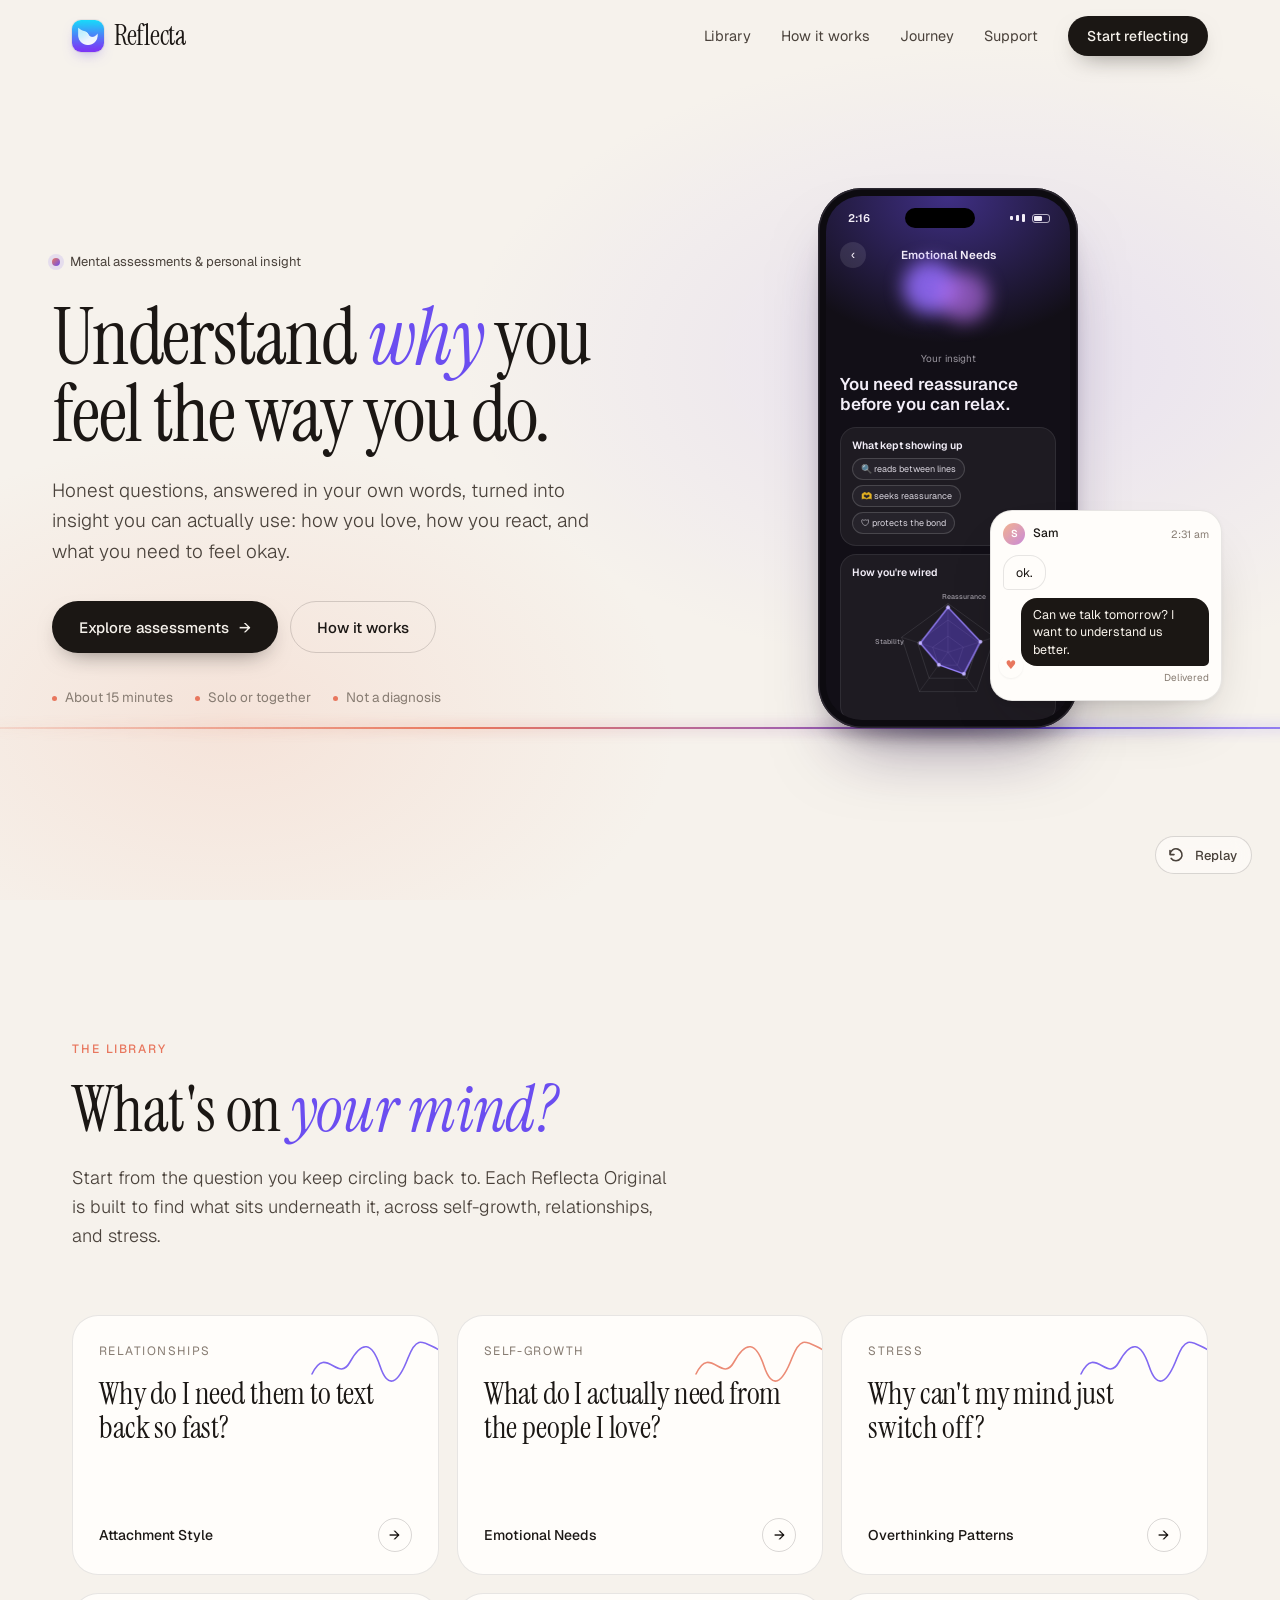
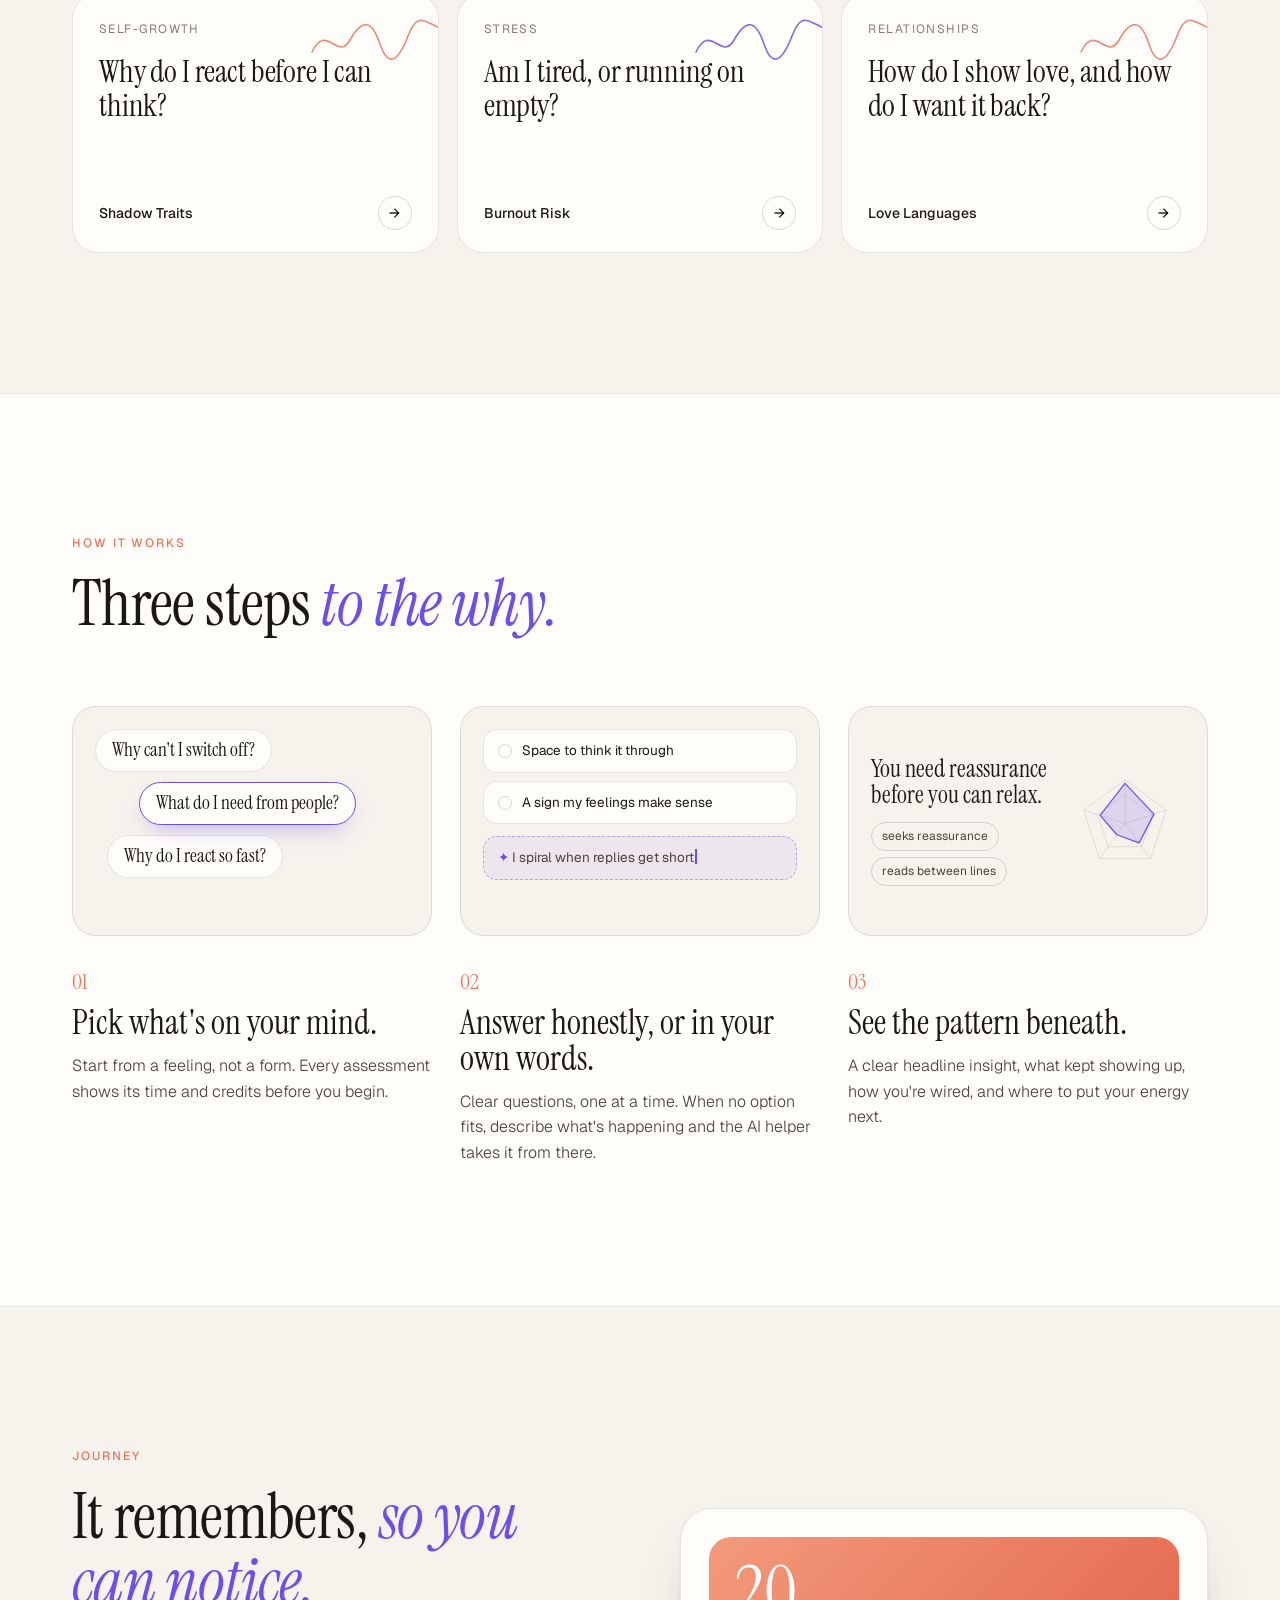
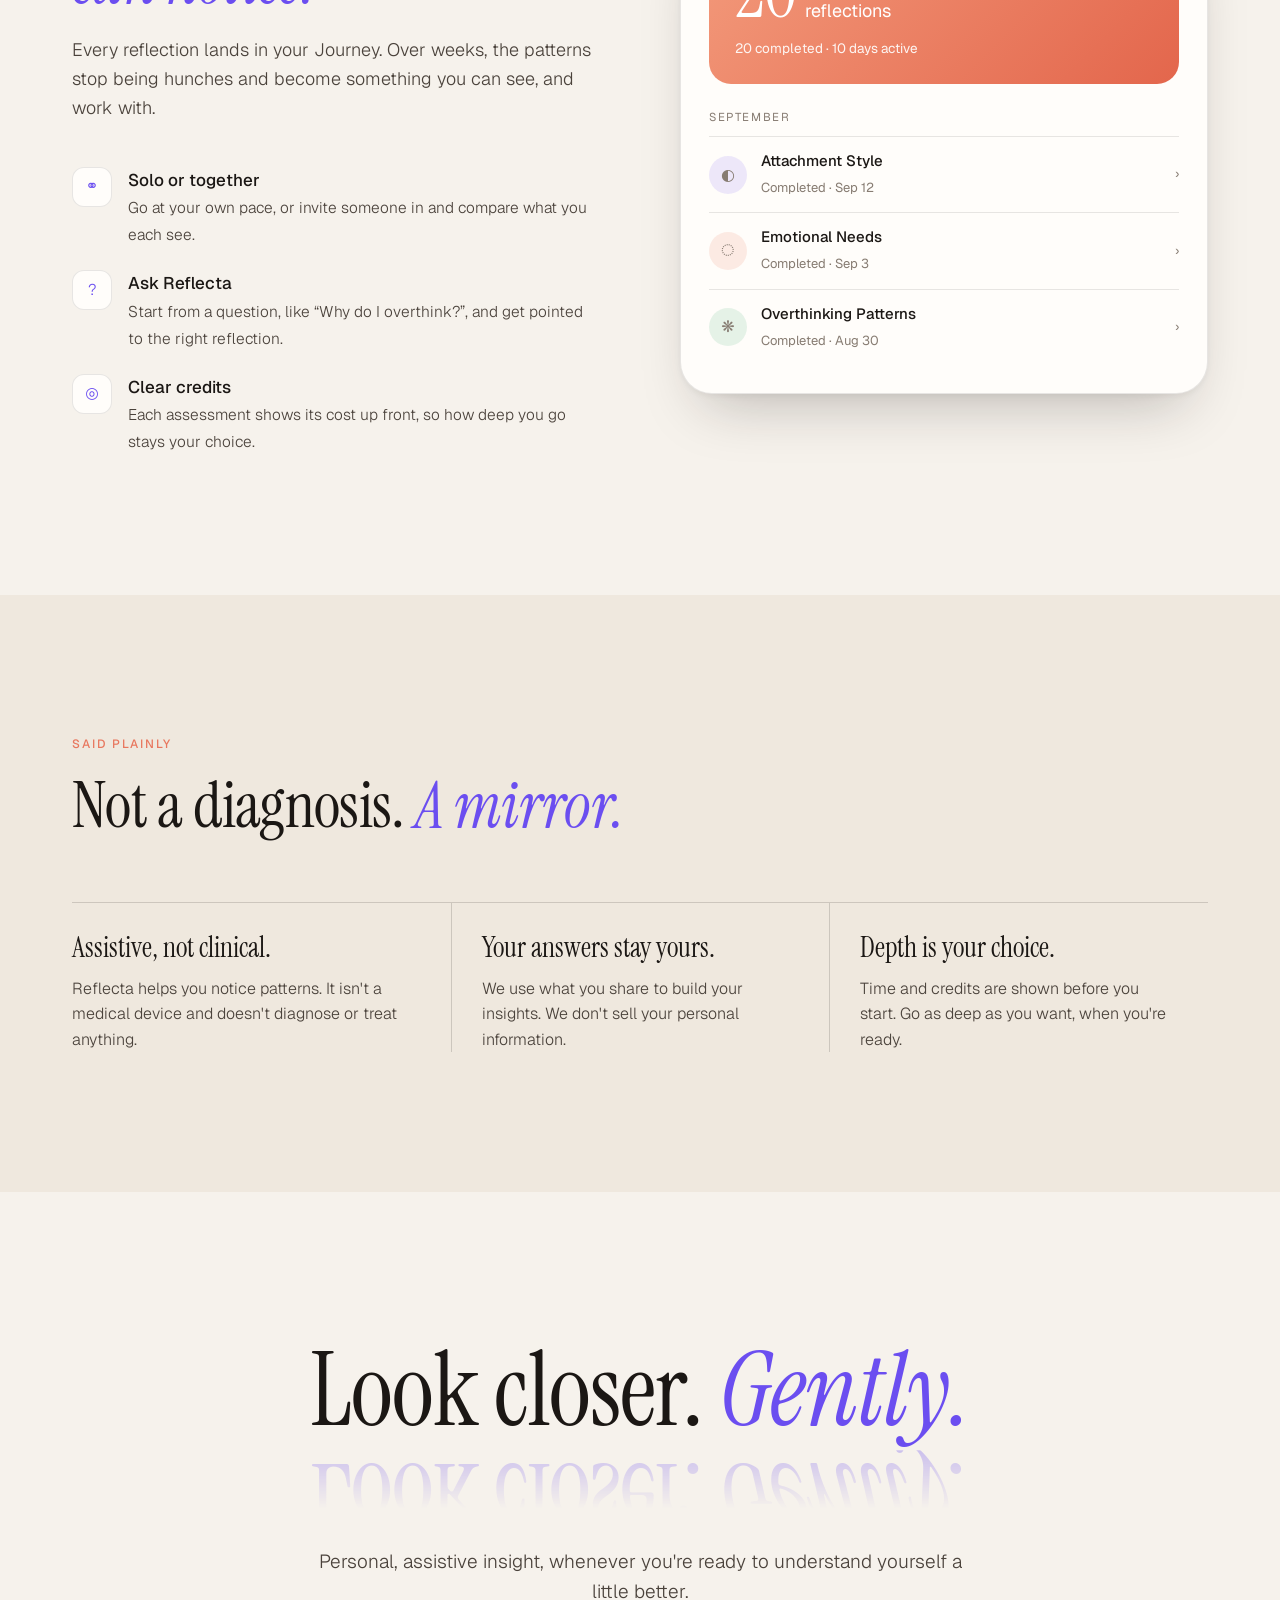
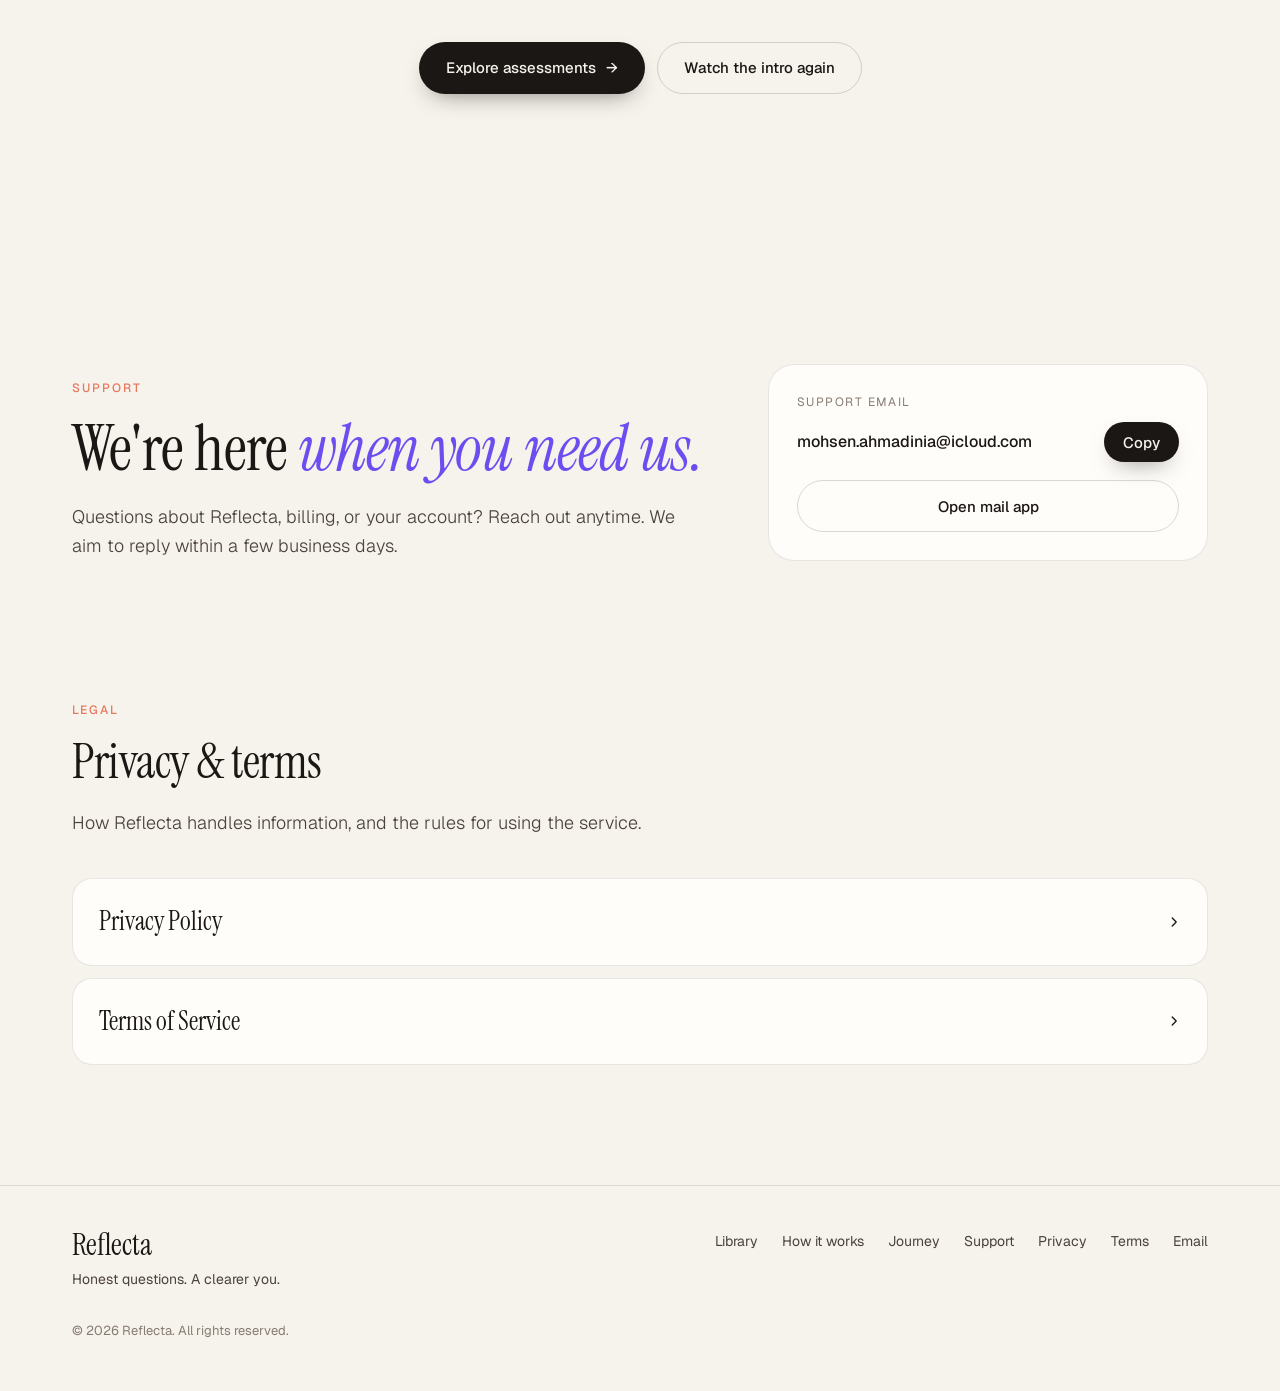
==== commit c5481897: "Redesign landing around an animated thread story, add assessment pages - Hero film: a 2am "ok." text" ====
--- a/index.html
+++ b/index.html
@@ -5,30 +5,30 @@
     <meta name="viewport" content="width=device-width, initial-scale=1" />
     <meta
       name="description"
-      content="Reflecta is a mental assessment app that turns thoughtful answers into personal insights, like Emotional Needs, Shadow Traits, Attachment Style, and more."
+      content="Reflecta turns honest answers into personal insight: why you overthink, what you need from people, how you love and react. Mental assessments like Emotional Needs, Attachment Style and Shadow Traits."
     />
-    <meta name="theme-color" content="#0c0a0d" />
+    <meta name="theme-color" content="#f6f2ec" />
     <meta name="robots" content="index, follow" />
     <link rel="canonical" href="https://reflecta.app/" />
 
     <meta property="og:type" content="website" />
-    <meta property="og:title" content="Reflecta, mental assessments & insights" />
+    <meta property="og:title" content="Reflecta: understand why you feel the way you do" />
     <meta
       property="og:description"
-      content="Take focused mental assessments and get personal insights about how you feel, connect, and grow."
+      content="Honest questions, answered in your own words, turned into insight you can actually use."
     />
     <meta property="og:locale" content="en_US" />
     <meta property="og:image" content="https://reflecta.app/icon.jpg" />
 
     <meta name="twitter:card" content="summary_large_image" />
-    <meta name="twitter:title" content="Reflecta, mental assessments & insights" />
+    <meta name="twitter:title" content="Reflecta: understand why you feel the way you do" />
     <meta
       name="twitter:description"
-      content="Take focused mental assessments and get personal insights about how you feel, connect, and grow."
+      content="Honest questions, answered in your own words, turned into insight you can actually use."
     />
     <meta name="twitter:image" content="https://reflecta.app/icon.jpg" />
 
-    <title>Reflecta, mental assessments & insights</title>
+    <title>Reflecta: understand why you feel the way you do</title>
 
     <link rel="icon" href="icon.jpg" type="image/jpeg" sizes="any" />
     <link rel="apple-touch-icon" href="icon.jpg" />
@@ -36,26 +36,22 @@
     <link rel="preconnect" href="https://fonts.googleapis.com" />
     <link rel="preconnect" href="https://fonts.gstatic.com" crossorigin />
     <link
-      href="https://fonts.googleapis.com/css2?family=Sora:wght@300;400;500;600&family=Source+Serif+4:ital,opsz,wght@0,8..60,400;0,8..60,500;0,8..60,600;1,8..60,400;1,8..60,500&display=swap"
+      href="https://fonts.googleapis.com/css2?family=Geist:wght@300;400;500;600&family=Instrument+Serif:ital@0;1&display=swap"
       rel="stylesheet"
     />
 
     <script>
-      // Opening question on every load, including refreshes after in-page nav (#how etc.).
-      // Skipped only for legal deep links and reduced motion; decided before paint so the
-      // hero never flashes.
+      // The hero film plays on load unless the visitor deep-links somewhere (#privacy etc.) or
+      // prefers reduced motion. Decided before paint so the finished hero never flashes first;
+      // the markup itself is the film's last frame.
       (function () {
         try {
-          var legalLink = location.hash === "#privacy" || location.hash === "#terms";
-          if (!legalLink && !matchMedia("(prefers-reduced-motion: reduce)").matches) {
+          if (!location.hash && !matchMedia("(prefers-reduced-motion: reduce)").matches) {
             var root = document.documentElement;
-            root.classList.add("intro-active");
-            if (location.hash) history.replaceState(null, "", location.pathname + location.search);
-            if ("scrollRestoration" in history) history.scrollRestoration = "manual";
-            window.scrollTo(0, 0);
+            root.classList.add("film-wait");
             setTimeout(function () {
-              root.classList.remove("intro-active", "intro-leaving");
-            }, 7000);
+              root.classList.remove("film-wait");
+            }, 3500);
           }
         } catch (e) {}
       })();
@@ -63,21 +59,25 @@
 
     <style>
       :root {
-        --bg: #0b090c;
-        --bg-elev: #131014;
-        --bg-card: #1a161b;
-        --ink: #f5f0ec;
-        --ink-soft: rgba(245, 240, 236, 0.76);
-        --muted: rgba(245, 240, 236, 0.52);
-        --faint: rgba(245, 240, 236, 0.28);
-        --line: rgba(255, 255, 255, 0.09);
-        --coral: #f0855c;
-        --pink: #e85a8c;
-        --violet: #8b5cf6;
-        --grad: linear-gradient(135deg, #f0855c 0%, #e85a8c 100%);
-        --ease: cubic-bezier(0.22, 1, 0.36, 1);
-        --max: 1120px;
-        --header-h: 68px;
+        --paper: #f6f2ec;
+        --paper-2: #efe8de;
+        --card: #fffdfa;
+        --ink: #1b1714;
+        --ink-2: #4a423b;
+        --muted: #877c72;
+        --line: rgba(27, 23, 20, 0.1);
+        --line-2: rgba(27, 23, 20, 0.16);
+        --coral: #e8775e;
+        --coral-2: #f2a084;
+        --violet: #6b4ef0;
+        --violet-2: #9a84ff;
+        --screen: #120f17;
+        --serif: "Instrument Serif", "Iowan Old Style", Georgia, serif;
+        --sans: "Geist", ui-sans-serif, system-ui, -apple-system, "Segoe UI", sans-serif;
+        --out: cubic-bezier(0.2, 0.8, 0.2, 1);
+        --inout: cubic-bezier(0.65, 0, 0.35, 1);
+        --shadow: 0 1px 2px rgba(27, 23, 20, 0.05), 0 12px 32px -12px rgba(27, 23, 20, 0.18);
+        --shadow-lg: 0 2px 6px rgba(27, 23, 20, 0.05), 0 30px 60px -24px rgba(27, 23, 20, 0.28);
       }
 
       *,
@@ -87,1388 +87,2268 @@
       }
 
       html {
+        -webkit-text-size-adjust: 100%;
         scroll-behavior: smooth;
+        scroll-padding-top: 84px;
       }
 
       body {
         margin: 0;
-        font-family: "Sora", sans-serif;
+        background: var(--paper);
+        color: var(--ink);
+        font-family: var(--sans);
+        font-size: 17px;
+        line-height: 1.6;
         font-weight: 400;
-        color: var(--ink);
-        background: var(--bg);
-        line-height: 1.65;
         -webkit-font-smoothing: antialiased;
+        text-rendering: optimizeLegibility;
         overflow-x: hidden;
       }
 
+      img,
+      svg {
+        display: block;
+      }
+
       a {
+        color: inherit;
+      }
+
+      em {
+        font-style: italic;
+      }
+
+      .wrap {
+        width: 100%;
+        max-width: 1200px;
+        margin: 0 auto;
+        padding: 0 32px;
+      }
+
+      .kicker {
+        margin: 0 0 18px;
+        font-size: 12px;
+        font-weight: 500;
+        letter-spacing: 0.16em;
+        text-transform: uppercase;
         color: var(--coral);
-        text-decoration: none;
-      }
-
-      a:hover {
-        text-decoration: underline;
-        text-underline-offset: 3px;
-      }
-
-      img {
-        display: block;
-        max-width: 100%;
-      }
-
-      :focus-visible {
-        outline: 2px solid var(--coral);
-        outline-offset: 3px;
-        border-radius: 6px;
-      }
-
-      .wrap {
-        width: min(var(--max), calc(100% - 40px));
-        margin: 0 auto;
-      }
-
-      /* Header */
-      .site-header {
-        position: fixed;
-        inset: 0 0 auto;
-        z-index: 50;
-        height: var(--header-h);
-        display: flex;
-        align-items: center;
-        transition: background 0.4s var(--ease), border-color 0.4s var(--ease);
-        border-bottom: 1px solid transparent;
-      }
-
-      .site-header.is-scrolled {
-        background: rgba(11, 9, 12, 0.72);
-        backdrop-filter: blur(18px) saturate(1.4);
-        -webkit-backdrop-filter: blur(18px) saturate(1.4);
-        border-bottom-color: var(--line);
-      }
-
-      .site-header .inner {
-        width: min(var(--max), calc(100% - 40px));
-        margin: 0 auto;
-        display: flex;
-        align-items: center;
-        justify-content: space-between;
-        gap: 16px;
-      }
-
-      .logo {
-        display: inline-flex;
-        align-items: center;
-        gap: 10px;
-        color: var(--ink);
-        font-weight: 600;
-        font-size: 1.02rem;
-        letter-spacing: -0.02em;
-      }
-
-      .logo:hover {
-        text-decoration: none;
-      }
-
-      .logo-mark {
-        width: 28px;
-        height: 28px;
-        border-radius: 8px;
-        overflow: hidden;
-      }
-
-      .logo-mark img {
-        width: 100%;
-        height: 100%;
-        object-fit: cover;
-      }
-
-      .nav {
-        display: flex;
-        align-items: center;
-        gap: 2px;
-      }
-
-      .nav a {
-        color: var(--muted);
-        font-size: 0.88rem;
-        font-weight: 500;
-        padding: 8px 12px;
-        transition: color 0.25s var(--ease);
-      }
-
-      .nav a:hover {
-        color: var(--ink);
-        text-decoration: none;
-      }
-
-      .nav .nav-cta {
-        margin-left: 10px;
-        padding: 8px 16px;
-        border-radius: 999px;
-        color: var(--ink);
-        border: 1px solid var(--line);
-        background: rgba(255, 255, 255, 0.04);
-        transition: background 0.25s var(--ease), border-color 0.25s var(--ease);
-      }
-
-      .nav .nav-cta:hover {
-        background: rgba(255, 255, 255, 0.08);
-        border-color: rgba(255, 255, 255, 0.16);
-      }
-
-      /* Buttons */
+      }
+
+      h1,
+      h2,
+      h3 {
+        margin: 0;
+        font-weight: 400;
+      }
+
+      h2 {
+        font-family: var(--serif);
+        font-size: clamp(40px, 5vw, 68px);
+        line-height: 1.02;
+        letter-spacing: -0.01em;
+      }
+
+      h2 em,
+      h1 em {
+        color: var(--violet);
+      }
+
+      .lead {
+        margin: 22px 0 0;
+        max-width: 34em;
+        font-size: 18px;
+        line-height: 1.6;
+        color: var(--ink-2);
+        font-weight: 300;
+      }
+
       .btn {
         display: inline-flex;
         align-items: center;
         justify-content: center;
         gap: 10px;
+        height: 52px;
+        padding: 0 26px;
+        border-radius: 999px;
+        font: 500 15px/1 var(--sans);
+        text-decoration: none;
         border: 1px solid transparent;
         cursor: pointer;
-        font-family: inherit;
-        font-weight: 500;
-        font-size: 0.94rem;
-        border-radius: 999px;
-        padding: 14px 24px;
-        transition: transform 0.5s var(--ease), background 0.3s var(--ease),
-          border-color 0.3s var(--ease), box-shadow 0.5s var(--ease);
-        will-change: transform;
+        transition:
+          transform 0.3s var(--out),
+          background 0.3s,
+          box-shadow 0.3s,
+          border-color 0.3s;
       }
 
       .btn:hover {
-        text-decoration: none;
+        transform: translateY(-2px);
+      }
+
+      .btn:focus-visible,
+      .film-ctl:focus-visible,
+      summary:focus-visible,
+      .nav a:focus-visible {
+        outline: 2px solid var(--violet);
+        outline-offset: 3px;
       }
 
       .btn-primary {
-        background: var(--grad);
-        color: #fff;
-        box-shadow: 0 10px 30px -10px rgba(232, 90, 140, 0.55);
+        background: var(--ink);
+        color: var(--paper);
+        box-shadow: 0 10px 24px -12px rgba(27, 23, 20, 0.6);
       }
 
       .btn-primary:hover {
-        box-shadow: 0 16px 40px -12px rgba(232, 90, 140, 0.7);
+        box-shadow: 0 16px 30px -12px rgba(107, 78, 240, 0.55);
+        background: #241d2e;
       }
 
       .btn-ghost {
         color: var(--ink);
-        border-color: var(--line);
-        background: rgba(255, 255, 255, 0.03);
+        border-color: var(--line-2);
+        background: transparent;
       }
 
       .btn-ghost:hover {
-        background: rgba(255, 255, 255, 0.07);
-        border-color: rgba(255, 255, 255, 0.16);
+        border-color: var(--ink);
       }
 
       .btn .arrow {
-        transition: transform 0.4s var(--ease);
+        transition: transform 0.3s var(--out);
       }
 
       .btn:hover .arrow {
         transform: translateX(3px);
       }
 
-      /* ---------- 3D device ---------- */
-      .stage {
-        position: relative;
-        perspective: 1800px;
-        perspective-origin: 50% 40%;
-      }
-
-      .device {
-        --w: 300px;
-        --t: calc(var(--w) * 0.034);
-        --r: calc(var(--w) * 0.148);
-        position: relative;
-        width: var(--w);
-        transform-style: preserve-3d;
-        transform: rotateX(calc((var(--brx, 0) + var(--rx, 0)) * 1deg))
-          rotateY(calc((var(--bry, 0) + var(--ry, 0)) * 1deg))
-          rotateZ(calc(var(--brz, 0) * 1deg));
-        will-change: transform;
-      }
-
-      .device-edge {
-        position: absolute;
-        inset: 0;
-        border-radius: var(--r);
-        background: linear-gradient(
-          90deg,
-          #8a8990 0%,
-          #3b3a40 3%,
-          #1d1c21 30%,
-          #1d1c21 70%,
-          #3b3a40 97%,
-          #8a8990 100%
-        );
-        transform: translateZ(calc(var(--t) * (var(--i) - 0.5)));
-        backface-visibility: hidden;
-      }
-
-      .device-btn {
-        position: absolute;
-        width: calc(var(--w) * 0.012);
-        border-radius: 2px;
-        background: linear-gradient(90deg, #55545a, #2a292e);
-        transform: translateZ(0);
-      }
-
-      .device-btn.l1 {
-        left: calc(var(--w) * -0.009);
-        top: 19%;
-        height: 4%;
-      }
-
-      .device-btn.l2 {
-        left: calc(var(--w) * -0.009);
-        top: 26%;
-        height: 7.5%;
-      }
-
-      .device-btn.l3 {
-        left: calc(var(--w) * -0.009);
-        top: 35%;
-        height: 7.5%;
-      }
-
-      .device-btn.r1 {
-        right: calc(var(--w) * -0.009);
-        top: 29%;
-        height: 11%;
-      }
-
-      .device-body {
-        position: relative;
-        padding: calc(var(--w) * 0.036);
-        border-radius: var(--r);
-        background: #050506;
-        transform: translateZ(calc(var(--t) * 0.5 + 0.6px));
+      /* ---------- header ---------- */
+
+      .site-header {
+        position: fixed;
+        inset: 0 0 auto;
+        z-index: 50;
+        transition:
+          background 0.35s,
+          box-shadow 0.35s,
+          backdrop-filter 0.35s;
+      }
+
+      .site-header.is-scrolled {
+        background: rgba(246, 242, 236, 0.82);
+        backdrop-filter: saturate(1.4) blur(14px);
+        -webkit-backdrop-filter: saturate(1.4) blur(14px);
+        box-shadow: 0 1px 0 var(--line);
+      }
+
+      .header-inner {
+        display: flex;
+        align-items: center;
+        justify-content: space-between;
+        height: 72px;
+      }
+
+      .brand-link {
+        display: inline-flex;
+        align-items: center;
+        gap: 10px;
+        text-decoration: none;
+        font-family: var(--serif);
+        font-size: 28px;
+        line-height: 1;
+        letter-spacing: -0.01em;
+      }
+
+      .brand-link img {
+        width: 32px;
+        height: 32px;
+        border-radius: 9px;
         box-shadow:
-          inset 0 0 0 calc(var(--w) * 0.007) #4a4950,
-          inset 0 0 0 calc(var(--w) * 0.011) #16151a,
-          inset 0 1px 0 calc(var(--w) * 0.007) rgba(255, 255, 255, 0.18),
-          0 calc(var(--w) * 0.16) calc(var(--w) * 0.3) calc(var(--w) * -0.06) rgba(0, 0, 0, 0.65);
-      }
-
-      .device-screen {
+          0 0 0 1px rgba(27, 23, 20, 0.06),
+          0 6px 14px -6px rgba(107, 78, 240, 0.55);
+      }
+
+      .nav {
+        display: flex;
+        align-items: center;
+        gap: 30px;
+        font-size: 14.5px;
+      }
+
+      .nav a {
+        text-decoration: none;
+        color: var(--ink-2);
+        transition: color 0.2s;
+      }
+
+      .nav a:hover {
+        color: var(--ink);
+      }
+
+      .nav .btn {
+        height: 40px;
+        padding: 0 18px;
+        font-size: 14px;
+        color: var(--paper);
+      }
+
+      .nav .btn:hover {
+        color: var(--paper);
+      }
+
+      /* ---------- hero ---------- */
+
+      .hero {
         position: relative;
         overflow: hidden;
-        border-radius: calc(var(--w) * 0.114);
-        aspect-ratio: 1170 / 2532;
-        background: #0b090c;
-        transform: translateZ(0);
-      }
-
-      .device-screen img {
-        position: absolute;
-        inset: 0;
-        width: 100%;
-        height: 100%;
-        object-fit: cover;
-        opacity: 0;
-        transform: scale(1.04);
-        filter: blur(6px);
-        transition: opacity 0.8s var(--ease), transform 1.1s var(--ease), filter 0.8s var(--ease);
-      }
-
-      .device-screen img.is-active {
-        opacity: 1;
-        transform: none;
-        filter: none;
-      }
-
-      .device-island {
-        position: absolute;
-        z-index: 2;
-        top: calc(var(--w) * 0.058);
-        left: 50%;
-        width: calc(var(--w) * 0.29);
-        height: calc(var(--w) * 0.086);
-        transform: translateX(-50%);
-        border-radius: 999px;
-        background: #000;
-      }
-
-      .device-glare {
-        position: absolute;
-        z-index: 3;
-        inset: 0;
-        border-radius: var(--r);
-        pointer-events: none;
-        background: linear-gradient(
-          112deg,
-          rgba(255, 255, 255, 0) 30%,
-          rgba(255, 255, 255, 0.085) 44%,
-          rgba(255, 255, 255, 0.02) 52%,
-          rgba(255, 255, 255, 0) 62%
-        );
-        background-size: 260% 100%;
-        background-position: calc(50% - (var(--bry, 0) + var(--ry, 0)) * 2.4%) 0;
-        mix-blend-mode: screen;
-      }
-
-      .floor {
-        position: absolute;
-        left: 50%;
-        bottom: -7%;
-        width: 70%;
-        height: 9%;
-        transform: translateX(-50%);
-        border-radius: 50%;
-        background: radial-gradient(closest-side, rgba(0, 0, 0, 0.75), transparent);
-        filter: blur(14px);
-        pointer-events: none;
-      }
-
-      .glow {
-        position: absolute;
-        inset: 8% -30%;
-        z-index: -1;
-        pointer-events: none;
-        background: radial-gradient(
-          closest-side,
-          rgba(240, 133, 92, 0.32),
-          rgba(232, 90, 140, 0.12) 55%,
-          transparent
-        );
-        filter: blur(40px);
-      }
-
-      /* ---------- Hero ---------- */
-      .hero {
-        position: relative;
-        min-height: 100svh;
-        display: flex;
-        align-items: center;
-        padding: calc(var(--header-h) + 32px) 0 72px;
-        overflow: hidden;
-        --gx: 70%;
-        --gy: 40%;
-      }
-
-      .hero-bg {
-        position: absolute;
-        inset: 0;
-        background:
-          radial-gradient(900px 520px at 12% 8%, rgba(240, 133, 92, 0.16), transparent 60%),
-          radial-gradient(700px 480px at 90% 30%, rgba(232, 90, 140, 0.1), transparent 60%),
-          var(--bg);
-      }
-
-      .hero-bg::after {
+        overflow: clip;
+        isolation: isolate;
+      }
+
+      .hero::before {
         content: "";
         position: absolute;
         inset: 0;
-        background: radial-gradient(
-          520px circle at var(--gx) var(--gy),
-          rgba(240, 133, 92, 0.09),
-          transparent 70%
-        );
+        z-index: -2;
+        background:
+          radial-gradient(60% 50% at 78% 40%, rgba(154, 132, 255, 0.16), transparent 70%),
+          radial-gradient(50% 45% at 18% 80%, rgba(242, 160, 132, 0.18), transparent 70%);
+      }
+
+      .dusk {
+        position: absolute;
+        inset: 0;
+        z-index: -1;
+        opacity: 0;
+        pointer-events: none;
+        background:
+          radial-gradient(70% 60% at 70% 45%, rgba(246, 242, 236, 0) 0%, rgba(214, 203, 190, 0.55) 100%),
+          linear-gradient(180deg, #e6ddd2, #ddd2c5);
       }
 
       .hero-grid {
+        display: grid;
+        grid-template-columns: minmax(0, 1fr) auto;
+        align-items: center;
+        gap: 48px;
+        min-height: 100svh;
+        max-width: 1240px;
+        margin: 0 auto;
+        padding: 104px 32px 48px;
+      }
+
+      .hero-copy {
         position: relative;
-        z-index: 1;
+        z-index: 2;
         display: grid;
-        grid-template-columns: 1.1fr 0.9fr;
-        gap: 40px;
-        align-items: center;
-      }
-
-      .brand {
-        margin: 0 0 22px;
-        font-family: "Source Serif 4", serif;
-        font-weight: 500;
-        font-size: clamp(1rem, 1.4vw, 1.1rem);
-        letter-spacing: 0.02em;
+      }
+
+      .hero-copy > * {
+        grid-area: 1 / 1;
+      }
+
+      .captions {
+        display: grid;
+        align-content: center;
+        pointer-events: none;
+      }
+
+      .cap {
+        grid-area: 1 / 1;
+        margin: 0;
+        opacity: 0;
+        font-family: var(--serif);
+        font-size: clamp(44px, 5.2vw, 76px);
+        line-height: 1.04;
+        letter-spacing: -0.01em;
+        max-width: 9.5em;
+      }
+
+      .cap em {
+        color: var(--violet);
+      }
+
+      .cap .w {
+        display: inline-block;
+        overflow: hidden;
+        vertical-align: top;
+        padding: 0.04em 0.02em 0.12em;
+        margin: -0.04em -0.02em -0.12em;
+      }
+
+      .cap .w > i {
+        display: inline-block;
+        font-style: normal;
+      }
+
+      .cap .sub {
+        display: block;
+        max-width: 24em;
+        margin-top: 22px;
+        font: 300 clamp(17px, 1.5vw, 20px) / 1.5 var(--sans);
+        letter-spacing: 0;
+        color: var(--ink-2);
+      }
+
+      .eyebrow {
         display: inline-flex;
         align-items: center;
         gap: 10px;
-        color: var(--ink-soft);
-        animation: fadeUp 1s var(--ease) both;
-      }
-
-      .brand::before {
-        content: "";
-        width: 22px;
-        height: 1px;
-        background: var(--grad);
+        margin: 0 0 26px;
+        font-size: 13px;
+        color: var(--ink-2);
+      }
+
+      .eyebrow .dot {
+        width: 8px;
+        height: 8px;
+        border-radius: 50%;
+        background: linear-gradient(135deg, var(--coral), var(--violet));
+        box-shadow: 0 0 0 4px rgba(107, 78, 240, 0.12);
       }
 
       .hero h1 {
-        margin: 0 0 24px;
-        font-family: "Source Serif 4", serif;
-        font-weight: 400;
-        font-size: clamp(2.6rem, 5.6vw, 4.6rem);
-        letter-spacing: -0.035em;
-        line-height: 1.02;
-        animation: fadeUp 1s var(--ease) 0.08s both;
-      }
-
-      .hero h1 em {
-        font-style: italic;
-        background: var(--grad);
-        -webkit-background-clip: text;
-        background-clip: text;
-        color: transparent;
-        padding-right: 0.06em;
-      }
-
-      .hero-lead {
-        margin: 0 0 36px;
-        max-width: 40ch;
-        color: var(--muted);
-        font-size: 1.05rem;
-        font-weight: 300;
-        animation: fadeUp 1s var(--ease) 0.16s both;
-      }
-
-      .hero-actions {
+        font-family: var(--serif);
+        font-size: clamp(50px, 6.2vw, 92px);
+        line-height: 0.98;
+        letter-spacing: -0.015em;
+        max-width: 9em;
+      }
+
+      .hero .lead {
+        font-size: 19px;
+        max-width: 30em;
+      }
+
+      .ctas {
         display: flex;
         flex-wrap: wrap;
         gap: 12px;
-        animation: fadeUp 1s var(--ease) 0.24s both;
+        margin-top: 34px;
       }
 
       .hero-meta {
-        margin: 36px 0 0;
         display: flex;
         flex-wrap: wrap;
-        gap: 6px 18px;
-        color: var(--faint);
-        font-size: 0.8rem;
-        animation: fadeUp 1s var(--ease) 0.32s both;
-      }
-
-      .hero-meta span {
+        gap: 8px 22px;
+        margin: 34px 0 0;
+        padding: 0;
+        list-style: none;
+        font-size: 13.5px;
+        color: var(--muted);
+      }
+
+      .hero-meta li {
         display: inline-flex;
         align-items: center;
-        gap: 18px;
-      }
-
-      .hero-meta span + span::before {
-        content: "";
-        width: 3px;
-        height: 3px;
-        border-radius: 50%;
-        background: var(--faint);
-      }
-
-      .hero-stage {
-        justify-self: center;
-        animation: fadeIn 1.4s var(--ease) 0.1s both;
-      }
-
-      .hero-stage .device {
-        --w: clamp(250px, 25vw, 320px);
-        --bry: -16;
-        --brx: 7;
-        --brz: 1.5;
-      }
-
-      .scroll-cue {
-        position: absolute;
-        left: 50%;
-        bottom: 28px;
-        z-index: 1;
-        width: 1px;
-        height: 44px;
-        overflow: hidden;
-        background: var(--line);
-        transform: translateX(-50%);
-      }
-
-      .scroll-cue::after {
-        content: "";
-        position: absolute;
-        left: 0;
-        top: -50%;
-        width: 1px;
-        height: 50%;
-        background: var(--coral);
-        animation: cue 2.4s var(--ease) infinite;
-      }
-
-      /* ---------- Sections ---------- */
-      section {
-        padding: 150px 0;
-        scroll-margin-top: var(--header-h);
-      }
-
-      .kicker {
-        margin: 0 0 16px;
-        font-size: 0.72rem;
-        font-weight: 500;
-        letter-spacing: 0.18em;
-        text-transform: uppercase;
-        color: var(--coral);
-      }
-
-      h2 {
-        margin: 0 0 18px;
-        font-family: "Source Serif 4", serif;
-        font-weight: 400;
-        font-size: clamp(2rem, 4.2vw, 3.2rem);
-        letter-spacing: -0.03em;
-        line-height: 1.08;
-      }
-
-      h2 em {
-        font-style: italic;
-        color: var(--ink-soft);
-      }
-
-      .lead {
-        margin: 0;
-        max-width: 44ch;
-        color: var(--muted);
-        font-size: 1.05rem;
-        font-weight: 300;
-      }
-
-      .center {
-        text-align: center;
-      }
-
-      .center .lead {
-        margin: 0 auto;
-      }
-
-      /* Library */
-      .library {
-        overflow: clip;
-      }
-
-      .trio {
-        position: relative;
-        margin: 90px auto 0;
-        display: flex;
-        justify-content: center;
-        transform-style: preserve-3d;
-        transform: rotateX(calc(var(--rx, 0) * 1deg)) rotateY(calc(var(--ry, 0) * 1deg));
-        --fan: 0;
-      }
-
-      .tilt-group .device {
-        --rx: 0;
-        --ry: 0;
-        --w: clamp(190px, 21vw, 270px);
-      }
-
-      .slot {
-        transform-style: preserve-3d;
-      }
-
-      .trio .slot.side {
-        position: absolute;
-        top: 0;
-        left: 50%;
-        margin-left: calc(clamp(190px, 21vw, 270px) / -2);
-      }
-
-      .trio .slot.left {
-        transform: translateX(calc(var(--fan) * -78%)) translateZ(calc(var(--fan) * -140px));
-      }
-
-      .trio .slot.right {
-        transform: translateX(calc(var(--fan) * 78%)) translateZ(calc(var(--fan) * -140px));
-      }
-
-      .trio .slot.left .device {
-        --bry: calc(var(--fan) * 20);
-      }
-
-      .trio .slot.right .device {
-        --bry: calc(var(--fan) * -20);
-      }
-
-      .trio .slot.front {
-        position: relative;
-        z-index: 2;
-        transform: translateZ(calc(var(--fan) * 40px));
-      }
-
-      .marquee {
-        margin-top: 110px;
-        overflow: hidden;
-        -webkit-mask-image: linear-gradient(90deg, transparent, #000 18%, #000 82%, transparent);
-        mask-image: linear-gradient(90deg, transparent, #000 18%, #000 82%, transparent);
-      }
-
-      .marquee-track {
-        display: flex;
-        width: max-content;
-        animation: marquee 48s linear infinite;
-      }
-
-      .marquee:hover .marquee-track {
-        animation-play-state: paused;
-      }
-
-      .marquee-track span {
-        display: inline-flex;
-        align-items: center;
-        gap: 40px;
-        padding-right: 40px;
-        font-family: "Source Serif 4", serif;
-        font-style: italic;
-        font-size: clamp(1.4rem, 2.6vw, 2rem);
-        color: var(--faint);
-        white-space: nowrap;
-        transition: color 0.4s var(--ease);
-      }
-
-      .marquee-track span:hover {
-        color: var(--ink);
-      }
-
-      .marquee-track span::after {
+        gap: 8px;
+      }
+
+      .hero-meta li::before {
         content: "";
         width: 5px;
         height: 5px;
         border-radius: 50%;
-        background: var(--grad);
-        opacity: 0.6;
-      }
-
-      /* Story */
-      .story {
-        padding-bottom: 0;
-        background: linear-gradient(180deg, var(--bg), var(--bg-elev) 30%, var(--bg-elev) 85%, var(--bg));
-      }
-
-      .story-track {
+        background: var(--coral);
+      }
+
+      .film-ctl {
+        position: absolute;
+        right: 28px;
+        bottom: 26px;
+        z-index: 5;
+        display: inline-flex;
+        align-items: center;
+        gap: 9px;
+        height: 38px;
+        padding: 0 14px 0 10px;
+        border-radius: 999px;
+        border: 1px solid var(--line-2);
+        background: rgba(255, 253, 250, 0.7);
+        backdrop-filter: blur(10px);
+        -webkit-backdrop-filter: blur(10px);
+        font: 500 13px/1 var(--sans);
+        color: var(--ink-2);
+        cursor: pointer;
+        transition:
+          background 0.25s,
+          border-color 0.25s,
+          opacity 0.4s;
+      }
+
+      .film-ctl[hidden] {
+        display: none;
+      }
+
+      .film-ctl:hover {
+        background: var(--card);
+        border-color: var(--ink);
+        color: var(--ink);
+      }
+
+      .film-ctl svg {
+        width: 20px;
+        height: 20px;
+        rotate: -90deg;
+      }
+
+      .film-ctl .ring-bg {
+        stroke: var(--line-2);
+      }
+
+      .film-ctl .ring {
+        stroke: var(--violet);
+        stroke-dasharray: 1;
+        stroke-dashoffset: 0;
+      }
+
+      .film-ctl .replay {
+        display: none;
+      }
+
+      .film-done .film-ctl .ring,
+      .film-done .film-ctl .ring-bg {
+        display: none;
+      }
+
+      .film-done .film-ctl .replay {
+        display: block;
+      }
+
+      html.film-wait .hero-copy,
+      html.film-wait .stage-wrap,
+      html.film-wait .film-ctl {
+        opacity: 0;
+      }
+
+      /* ---------- stage: a fixed 560×640 world, scaled to its box ---------- */
+
+      .stage-wrap {
         position: relative;
-        height: 420vh;
-        margin-top: 40px;
-      }
-
-      .story-sticky {
-        position: sticky;
-        top: 0;
-        height: 100svh;
-        display: flex;
-        align-items: center;
-        padding-top: var(--header-h);
-      }
-
-      .story-grid {
-        display: grid;
-        grid-template-columns: 1fr 1fr;
-        gap: 40px;
-        align-items: center;
-      }
-
-      .steps {
-        list-style: none;
-        margin: 0;
-        padding: 0;
-        display: grid;
-        gap: 6px;
-        max-width: 420px;
-      }
-
-      .step {
-        position: relative;
-        padding: 18px 0 18px 28px;
-        cursor: pointer;
-      }
-
-      .step::before,
-      .step::after {
-        content: "";
+        z-index: 1;
+        width: min(560px, 44vw, calc((100svh - 150px) * 0.875));
+        aspect-ratio: 560 / 640;
+        container-type: inline-size;
+      }
+
+      .stage {
         position: absolute;
         left: 0;
         top: 0;
-        bottom: 0;
-        width: 1px;
-      }
-
-      .step::before {
-        background: var(--line);
-      }
-
-      .step::after {
-        background: var(--grad);
-        transform-origin: top;
-        transform: scaleY(var(--fill, 0));
-      }
-
-      .step-title {
+        width: 560px;
+        height: 640px;
+        transform-origin: 0 0;
+        scale: var(--k, 1);
+        font-family: var(--sans);
+        pointer-events: none;
+        user-select: none;
+      }
+
+      .stage > * {
+        position: absolute;
+      }
+
+      .thread-svg {
+        left: 0;
+        top: 0;
+        overflow: visible;
+      }
+
+      #thread {
+        fill: none;
+        stroke-width: 2.2;
+        stroke-linecap: round;
+        stroke-linejoin: round;
+      }
+
+      #threadGlow {
+        fill: none;
+        stroke-width: 10;
+        stroke-linecap: round;
+        opacity: 0.18;
+        filter: blur(6px);
+      }
+
+      /* chat (the hook) */
+
+      .chat {
+        inset: 0;
+        opacity: 0;
+      }
+
+      .chat-in {
+        position: absolute;
+        inset: 0;
+      }
+
+      .chat-in > * {
+        position: absolute;
+      }
+
+      .chat-time {
+        left: 0;
+        right: 0;
+        top: 30px;
+        text-align: center;
+        font-size: 12.5px;
+        color: var(--muted);
+        letter-spacing: 0.02em;
+      }
+
+      .chat-head {
+        left: 0;
+        right: 0;
+        top: 56px;
         display: flex;
-        align-items: baseline;
-        gap: 14px;
+        justify-content: center;
+        align-items: center;
+        gap: 9px;
+        font-size: 15px;
+        font-weight: 500;
+      }
+
+      .av {
+        display: inline-grid;
+        place-items: center;
+        width: 30px;
+        height: 30px;
+        border-radius: 50%;
+        background: linear-gradient(135deg, #f2b28f, #c98ad8);
+        color: #fff;
+        font-size: 13px;
+        font-weight: 600;
+      }
+
+      .bub {
+        max-width: 300px;
+        padding: 12px 16px;
+        border-radius: 22px;
+        font-size: 15.5px;
+        line-height: 1.38;
+      }
+
+      .bub.out {
+        background: var(--ink);
+        color: #f7f2ea;
+        border-bottom-right-radius: 7px;
+      }
+
+      .bub.in {
+        background: var(--card);
+        color: var(--ink);
+        border: 1px solid var(--line);
+        border-bottom-left-radius: 7px;
+        box-shadow: var(--shadow);
+      }
+
+      #bOut {
+        right: 34px;
+        top: 112px;
+        transform-origin: 100% 100%;
+      }
+
+      .receipt {
+        right: 38px;
+        top: 214px;
+        font-size: 11.5px;
+        color: var(--muted);
+      }
+
+      #bOk {
+        left: 34px;
+        top: 250px;
+        font-size: 20px;
+        padding: 12px 20px;
+        transform-origin: 0 100%;
+      }
+
+      #bTyping {
+        left: 34px;
+        top: 316px;
+        display: flex;
+        gap: 5px;
+        padding: 15px 16px;
+        transform-origin: 0 100%;
+      }
+
+      #bTyping i {
+        width: 7px;
+        height: 7px;
+        border-radius: 50%;
+        background: #b6aca2;
+        animation: dot 1.1s infinite ease-in-out;
+      }
+
+      #bTyping i:nth-child(2) {
+        animation-delay: 0.15s;
+      }
+
+      #bTyping i:nth-child(3) {
+        animation-delay: 0.3s;
+      }
+
+      @keyframes dot {
+        0%,
+        60%,
+        100% {
+          translate: 0 0;
+          opacity: 0.5;
+        }
+        30% {
+          translate: 0 -4px;
+          opacity: 1;
+        }
+      }
+
+      .compose {
+        left: 26px;
+        right: 26px;
+        top: 468px;
+        height: 50px;
+        display: flex;
+        align-items: center;
+        padding: 0 8px 0 20px;
+        border-radius: 25px;
+        background: var(--card);
+        border: 1px solid var(--line-2);
+        font-size: 15.5px;
+        color: var(--ink);
+      }
+
+      .compose .ph {
+        color: var(--muted);
+      }
+
+      .caret {
+        display: inline-block;
+        width: 2px;
+        height: 20px;
+        margin-left: 1px;
+        background: var(--violet);
+        animation: blink 1s steps(1) infinite;
+      }
+
+      @keyframes blink {
+        50% {
+          opacity: 0;
+        }
+      }
+
+      .compose .send {
+        margin-left: auto;
+        display: grid;
+        place-items: center;
+        width: 34px;
+        height: 34px;
+        border-radius: 50%;
+        background: var(--paper-2);
+        color: var(--muted);
+        font-size: 16px;
+      }
+
+      .thought {
+        opacity: 0;
+        white-space: nowrap;
+      }
+
+      .thought span {
+        display: inline-block;
+        padding: 8px 14px;
+        border-radius: 999px;
+        background: rgba(255, 253, 250, 0.92);
+        border: 1px solid var(--line);
+        box-shadow: var(--shadow);
+        font-size: 14px;
+        font-style: italic;
+        font-family: var(--serif);
+        font-size: 19px;
+        line-height: 1;
+        color: var(--ink-2);
+      }
+
+      /* brand moment */
+
+      .brand-big,
+      .brand-ref {
+        left: -100px;
+        right: -100px;
+        text-align: center;
+        font-family: var(--serif);
+        font-size: 96px;
+        line-height: 1;
+        letter-spacing: -0.02em;
+        opacity: 0;
+      }
+
+      .brand-big {
+        top: 474px;
+      }
+
+      .brand-ref {
+        top: 572px;
+        transform: scaleY(-1);
+        transform-origin: 50% 50%;
+        color: var(--violet);
+        -webkit-mask-image: linear-gradient(0deg, rgba(0, 0, 0, 0.35), transparent 55%);
+        mask-image: linear-gradient(0deg, rgba(0, 0, 0, 0.35), transparent 55%);
+      }
+
+      /* phone */
+
+      .phone-move {
+        left: 0;
+        top: 0;
+        width: 560px;
+        height: 640px;
+        transform-origin: 280px 570px;
+      }
+
+      .phone-move > * {
+        position: absolute;
+      }
+
+      .phone-shadow {
+        left: 130px;
+        top: 556px;
+        width: 300px;
+        height: 30px;
+        border-radius: 50%;
+        background: radial-gradient(closest-side, rgba(27, 23, 20, 0.28), transparent);
+        filter: blur(4px);
+      }
+
+      .phone-outline {
+        left: 0;
+        top: 0;
+        overflow: visible;
+      }
+
+      #phoneOutline {
+        fill: none;
+        stroke: var(--ink);
+        stroke-width: 2;
+        stroke-linecap: round;
+        stroke-dasharray: 1;
+        stroke-dashoffset: 0;
+        opacity: 0;
+      }
+
+      .phone {
+        left: 150px;
+        top: 30px;
+        width: 260px;
+        height: 540px;
+        padding: 8px;
+        border-radius: 44px;
+        background: #0d0b10;
+        box-shadow:
+          inset 0 0 0 1.5px #2b2730,
+          0 40px 70px -30px rgba(40, 20, 70, 0.55),
+          0 18px 30px -18px rgba(27, 23, 20, 0.4);
+      }
+
+      .screen {
+        position: relative;
+        width: 100%;
+        height: 100%;
+        border-radius: 36px;
+        overflow: hidden;
+        background: var(--screen);
+        color: #f3eef8;
+        font-size: 11px;
+        line-height: 1.35;
+      }
+
+      .screen > * {
+        position: absolute;
+      }
+
+      .sbar {
+        left: 22px;
+        right: 20px;
+        top: 12px;
+        display: flex;
+        justify-content: space-between;
+        align-items: center;
+        font-size: 11px;
+        font-weight: 600;
+        z-index: 5;
+      }
+
+      .sbar .island {
+        width: 70px;
+        height: 20px;
+        border-radius: 12px;
+        background: #000;
+      }
+
+      .sbar .icons {
+        display: flex;
+        gap: 3px;
+        align-items: center;
+      }
+
+      .sbar .icons i {
+        display: block;
+        width: 3px;
+        border-radius: 1px;
+        background: #f3eef8;
+      }
+
+      .sbar .bat {
+        width: 18px;
+        height: 9px;
+        margin-left: 4px;
+        border-radius: 3px;
+        border: 1px solid rgba(243, 238, 248, 0.7);
+        padding: 1px;
+      }
+
+      .sbar .bat b {
+        display: block;
+        width: 60%;
+        height: 100%;
+        border-radius: 1px;
+        background: #f3eef8;
+      }
+
+      .scr {
+        inset: 0;
+        padding: 46px 14px 14px;
+      }
+
+      .scr-q {
+        opacity: 0;
+        background:
+          radial-gradient(120% 50% at 50% 0%, rgba(160, 40, 110, 0.45), transparent 70%),
+          var(--screen);
+      }
+
+      .bar-top {
+        position: relative;
+        height: 26px;
+        display: flex;
+        align-items: center;
+        justify-content: center;
+        font-weight: 600;
+        font-size: 11.5px;
+      }
+
+      .bar-top .x {
+        position: absolute;
+        left: 0;
+        top: 0;
+        width: 26px;
+        height: 26px;
+        border-radius: 50%;
+        display: grid;
+        place-items: center;
+        background: rgba(255, 255, 255, 0.1);
+        font-size: 13px;
+        font-weight: 400;
+      }
+
+      .q-prog {
+        height: 3px;
+        margin-top: 14px;
+        border-radius: 2px;
+        background: rgba(255, 255, 255, 0.1);
+        overflow: hidden;
+      }
+
+      .q-prog i {
+        display: block;
+        width: 26%;
+        height: 100%;
+        background: linear-gradient(90deg, #e05ea3, #b35cf0);
+      }
+
+      .q-count {
+        margin: 6px 0 0;
+        font-size: 9px;
+        color: rgba(243, 238, 248, 0.55);
+      }
+
+      .q-text {
+        margin: 10px 0 14px;
+        font-size: 16px;
+        line-height: 1.24;
+        font-weight: 600;
+      }
+
+      .q-opts {
         margin: 0;
-        font-family: "Source Serif 4", serif;
+        padding: 0;
+        list-style: none;
+        display: grid;
+        gap: 8px;
+      }
+
+      .q-opts li {
+        position: relative;
+        display: flex;
+        align-items: center;
+        gap: 10px;
+        min-height: 42px;
+        padding: 8px 12px;
+        border-radius: 16px;
+        border: 1px solid rgba(255, 255, 255, 0.12);
+        background: rgba(255, 255, 255, 0.04);
+        font-size: 11px;
+        color: rgba(243, 238, 248, 0.88);
+      }
+
+      .radio {
+        flex: none;
+        width: 14px;
+        height: 14px;
+        border-radius: 50%;
+        border: 1.5px solid rgba(243, 238, 248, 0.55);
+      }
+
+      .q-opts .sel {
+        position: absolute;
+        inset: -1px;
+        border-radius: 16px;
+        border: 1.5px solid #c070f0;
+        background: rgba(192, 112, 240, 0.14);
+        opacity: 0;
+      }
+
+      .q-opts .sel::before {
+        content: "";
+        position: absolute;
+        left: 15px;
+        top: 50%;
+        width: 8px;
+        height: 8px;
+        margin-top: -4px;
+        border-radius: 50%;
+        background: #e9b6ff;
+      }
+
+      .tap {
+        position: absolute;
+        width: 44px;
+        height: 44px;
+        margin: -22px 0 0 -22px;
+        border-radius: 50%;
+        background: rgba(255, 255, 255, 0.55);
+        opacity: 0;
+        z-index: 3;
+      }
+
+      .q-none {
+        position: relative;
+        margin-top: 10px;
+        padding: 9px 12px;
+        border-radius: 14px;
+        border: 1px solid rgba(154, 132, 255, 0.35);
+        background: rgba(154, 132, 255, 0.1);
+      }
+
+      .q-none b {
+        display: block;
+        font-size: 10.5px;
+        color: #c9bbff;
+        font-weight: 600;
+      }
+
+      .q-none span {
+        font-size: 9px;
+        color: rgba(243, 238, 248, 0.55);
+      }
+
+      .q-next {
+        position: absolute;
+        left: 14px;
+        right: 14px;
+        bottom: 18px;
+        height: 38px;
+        border-radius: 19px;
+        display: grid;
+        place-items: center;
+        font-size: 12px;
+        font-weight: 600;
+        background: linear-gradient(90deg, #d9539a, #a35be8);
+      }
+
+      .ai-dim {
+        inset: 0;
+        background: rgba(5, 3, 8, 0.55);
+        opacity: 0;
+      }
+
+      .ai-sheet {
+        left: 6px;
+        right: 6px;
+        bottom: 6px;
+        height: 308px;
+        padding: 10px 14px 14px;
+        border-radius: 28px;
+        background: #1d1a23;
+        box-shadow: 0 -10px 30px rgba(0, 0, 0, 0.4);
+        text-align: center;
+        opacity: 0;
+      }
+
+      .ai-sheet .handle {
+        width: 34px;
+        height: 4px;
+        margin: 0 auto;
+        border-radius: 2px;
+        background: rgba(255, 255, 255, 0.2);
+      }
+
+      .ai-orb {
+        position: relative;
+        width: 54px;
+        height: 54px;
+        margin: 16px auto 10px;
+        border-radius: 50%;
+        display: grid;
+        place-items: center;
+        border: 1px solid rgba(154, 132, 255, 0.5);
+        background: radial-gradient(circle, rgba(107, 78, 240, 0.35), rgba(29, 26, 35, 0.2) 70%);
+        box-shadow: 0 0 30px rgba(107, 78, 240, 0.45);
+        color: #b9a9ff;
+        font-size: 20px;
+      }
+
+      .ai-title {
+        font-size: 15px;
+        font-weight: 600;
+      }
+
+      .ai-desc {
+        margin: 3px 0 12px;
+        font-size: 9.5px;
+        color: rgba(243, 238, 248, 0.55);
+      }
+
+      .ai-field {
+        position: relative;
+        min-height: 84px;
+        padding: 10px 12px;
+        border-radius: 14px;
+        border: 1px solid rgba(154, 132, 255, 0.4);
+        background: rgba(255, 255, 255, 0.04);
+        text-align: left;
+        font-size: 11.5px;
+        line-height: 1.4;
+      }
+
+      .ai-field .caret {
+        height: 13px;
+        vertical-align: -2px;
+        background: #b9a9ff;
+      }
+
+      .ai-apply {
+        position: relative;
+        margin-top: 12px;
+        height: 38px;
+        border-radius: 19px;
+        display: grid;
+        place-items: center;
+        font-size: 12px;
+        font-weight: 600;
+        background: rgba(255, 255, 255, 0.1);
+      }
+
+      .orb {
+        left: 50%;
+        top: 50%;
+        width: 150px;
+        height: 150px;
+        margin: -75px 0 0 -75px;
+        border-radius: 50%;
+        background:
+          radial-gradient(circle at 40% 40%, rgba(220, 205, 255, 0.95), rgba(140, 105, 255, 0.7) 30%, rgba(107, 78, 240, 0) 70%);
+        filter: blur(2px);
+        opacity: 0;
+      }
+
+      .scr-ins {
+        background:
+          radial-gradient(110% 40% at 50% 0%, rgba(107, 78, 240, 0.5), transparent 70%),
+          var(--screen);
+      }
+
+      .ins-glow {
+        position: absolute;
+        left: 50%;
+        top: 58px;
+        width: 110px;
+        height: 70px;
+        margin-left: -55px;
+      }
+
+      .ins-glow i {
+        position: absolute;
+        border-radius: 50%;
+        filter: blur(9px);
+      }
+
+      .ins-glow i:first-child {
+        left: 10px;
+        top: 6px;
+        width: 54px;
+        height: 54px;
+        background: rgba(150, 110, 255, 0.85);
+      }
+
+      .ins-glow i:last-child {
+        left: 46px;
+        top: 18px;
+        width: 50px;
+        height: 50px;
+        background: rgba(200, 120, 255, 0.6);
+      }
+
+      .ins-kicker {
+        margin: 84px 0 0;
+        text-align: center;
+        font-size: 10px;
+        color: rgba(243, 238, 248, 0.6);
+      }
+
+      .ins-head {
+        margin: 8px 0 12px;
+        font-size: 17px;
+        line-height: 1.22;
+        font-weight: 600;
+      }
+
+      .ins-head .w,
+      .ins-head i {
+        display: inline-block;
+        font-style: normal;
+      }
+
+      .ins-card {
+        margin-bottom: 8px;
+        padding: 10px 11px;
+        border-radius: 16px;
+        background: rgba(255, 255, 255, 0.05);
+        border: 1px solid rgba(255, 255, 255, 0.08);
+      }
+
+      .ins-label {
+        margin: 0 0 6px;
+        font-size: 10.5px;
+        font-weight: 600;
+      }
+
+      .chips {
+        display: flex;
+        flex-wrap: wrap;
+        gap: 5px;
+      }
+
+      .chips span {
+        padding: 4px 8px;
+        border-radius: 999px;
+        border: 1px solid rgba(255, 255, 255, 0.16);
+        background: rgba(255, 255, 255, 0.04);
+        font-size: 9px;
+        color: rgba(243, 238, 248, 0.88);
+      }
+
+      .radar {
+        width: 100%;
+        height: auto;
+        overflow: visible;
+      }
+
+      .ins-card .radar {
+        width: 168px;
+        height: 126px;
+        margin: 0 auto;
+      }
+
+      .radar .grid {
+        fill: none;
+        stroke: rgba(255, 255, 255, 0.14);
+        stroke-width: 0.8;
+      }
+
+      .radar text {
+        fill: rgba(243, 238, 248, 0.6);
+        font: 500 7px var(--sans);
+      }
+
+      .radar .shape {
+        fill: rgba(107, 78, 240, 0.42);
+        stroke: #9a84ff;
+        stroke-width: 1.6;
+        stroke-linejoin: round;
+        transform-origin: 100px 80px;
+      }
+
+      .radar .shape-2 {
+        fill: rgba(232, 119, 94, 0.3);
+        stroke: #f2a084;
+        opacity: 0;
+      }
+
+      .radar .pts circle {
+        fill: #c2b4ff;
+      }
+
+      /* journey cards */
+
+      .jcard {
+        left: 330px;
+        width: 216px;
+        opacity: 0;
+        border-radius: 18px;
+        background: var(--card);
+        box-shadow: var(--shadow-lg);
+      }
+
+      .jcount {
+        top: 64px;
+        height: 100px;
+        padding: 14px 18px;
+        background: linear-gradient(135deg, #f39a7b, #e3664c);
+        color: #fff;
+      }
+
+      .jcount .n {
+        font-family: var(--serif);
+        font-size: 46px;
+        line-height: 1;
+      }
+
+      .jcount .n small {
+        margin-left: 6px;
+        font: 400 14px var(--sans);
+      }
+
+      .jcount p {
+        margin: 8px 0 0;
+        font-size: 11.5px;
+        opacity: 0.9;
+      }
+
+      .jrow {
+        height: 58px;
+        padding: 0 14px;
+        display: flex;
+        align-items: center;
+        gap: 11px;
+      }
+
+      .jrow .ic {
+        flex: none;
+        width: 32px;
+        height: 32px;
+        border-radius: 50%;
+        display: grid;
+        place-items: center;
+        font-size: 14px;
+      }
+
+      .jrow b {
+        display: block;
+        font-size: 13px;
+        font-weight: 500;
+        line-height: 1.25;
+      }
+
+      .jrow div > span {
+        font-size: 11px;
+        color: var(--muted);
+      }
+
+      .jrow div > span::before {
+        content: "✓ ";
+        color: #3aa76d;
+      }
+
+      .jtogether {
+        top: 398px;
+        height: 48px;
+        padding: 0 14px;
+        display: flex;
+        align-items: center;
+        gap: 10px;
+        font-size: 12.5px;
+        font-weight: 500;
+      }
+
+      .avs {
+        display: flex;
+      }
+
+      .avs .av {
+        width: 26px;
+        height: 26px;
+        font-size: 11px;
+        border: 2px solid var(--card);
+      }
+
+      .avs .av + .av {
+        margin-left: -8px;
+        background: linear-gradient(135deg, #8e74ff, #5a3fd6);
+      }
+
+      /* callback card (stays in the final hero) */
+
+      .callback {
+        left: 322px;
+        top: 352px;
+        width: 232px;
+        padding: 12px 12px 14px;
+        border-radius: 22px;
+        background: var(--card);
+        box-shadow: var(--shadow-lg);
+        border: 1px solid var(--line);
+      }
+
+      .callback > * {
+        position: relative;
+      }
+
+      .cb-head {
+        display: flex;
+        align-items: center;
+        gap: 8px;
+        font-size: 12px;
+        font-weight: 500;
+      }
+
+      .cb-head .av {
+        width: 22px;
+        height: 22px;
+        font-size: 10px;
+      }
+
+      .cb-head time {
+        margin-left: auto;
         font-weight: 400;
-        font-size: clamp(1.3rem, 2vw, 1.6rem);
-        letter-spacing: -0.02em;
-        color: var(--faint);
-        transition: color 0.6s var(--ease);
-      }
-
-      .step-num {
-        font-family: "Sora", sans-serif;
-        font-size: 0.72rem;
-        letter-spacing: 0.1em;
-        color: var(--faint);
-        transition: color 0.6s var(--ease);
-      }
-
-      .step-body {
+        font-size: 10.5px;
+        color: var(--muted);
+      }
+
+      .callback .bub {
+        font-size: 12.5px;
+        padding: 8px 12px;
+        border-radius: 16px;
+      }
+
+      .callback .bub.in {
+        display: inline-block;
+        margin-top: 10px;
+        box-shadow: none;
+        border-bottom-left-radius: 5px;
+      }
+
+      .callback .bub.out {
+        margin: 8px 0 0 18px;
+        border-bottom-right-radius: 5px;
+        min-height: 2.9em;
+      }
+
+      .heart {
+        position: absolute;
+        left: 8px;
+        bottom: 22px;
+        width: 24px;
+        height: 24px;
+        border-radius: 50%;
         display: grid;
-        grid-template-rows: 0fr;
-        transition: grid-template-rows 0.7s var(--ease);
-      }
-
-      .step-body > p {
+        place-items: center;
+        background: var(--card);
+        box-shadow: var(--shadow);
+        color: var(--coral);
+        font-size: 12px;
+      }
+
+      .cb-meta {
+        margin-top: 4px;
+        text-align: right;
+        font-size: 10px;
+        color: var(--muted);
+      }
+
+      /* ---------- sections ---------- */
+
+      section {
+        position: relative;
+      }
+
+      .section {
+        padding: 140px 0;
+      }
+
+      .section-head {
+        max-width: 760px;
+      }
+
+      .reveal {
+        opacity: 0;
+        translate: 0 24px;
+        filter: blur(6px);
+        transition:
+          opacity 0.9s var(--out),
+          translate 0.9s var(--out),
+          filter 0.9s var(--out);
+      }
+
+      .reveal.is-visible {
+        opacity: 1;
+        translate: 0 0;
+        filter: none;
+      }
+
+      .d1 {
+        transition-delay: 0.08s;
+      }
+
+      .d2 {
+        transition-delay: 0.16s;
+      }
+
+      .d3 {
+        transition-delay: 0.24s;
+      }
+
+      /* library */
+
+      .lib-grid {
+        display: grid;
+        grid-template-columns: repeat(3, minmax(0, 1fr));
+        gap: 18px;
+        margin-top: 64px;
+      }
+
+      .q-card {
+        position: relative;
+        color: inherit;
+        text-decoration: none;
+        display: flex;
+        flex-direction: column;
+        min-height: 260px;
+        padding: 26px 26px 22px;
+        border-radius: 26px;
+        background: var(--card);
+        border: 1px solid var(--line);
         overflow: hidden;
+        transition:
+          transform 0.5s var(--out),
+          box-shadow 0.5s var(--out),
+          border-color 0.5s;
+      }
+
+      .q-card:focus-visible {
+        outline: 2px solid var(--violet);
+        outline-offset: 3px;
+      }
+
+      .q-card:hover {
+        transform: translateY(-6px);
+        box-shadow: var(--shadow-lg);
+        border-color: transparent;
+      }
+
+      .q-card .cat {
+        font-size: 12px;
+        letter-spacing: 0.12em;
+        text-transform: uppercase;
+        color: var(--muted);
+      }
+
+      .q-card h3 {
+        margin-top: 16px;
+        font-family: var(--serif);
+        font-size: 31px;
+        line-height: 1.08;
+        letter-spacing: -0.005em;
+      }
+
+      .q-card .foot {
+        margin-top: auto;
+        padding-top: 28px;
+        display: flex;
+        align-items: center;
+        justify-content: space-between;
+        font-size: 14px;
+        font-weight: 500;
+      }
+
+      .q-card .foot .go {
+        width: 34px;
+        height: 34px;
+        border-radius: 50%;
+        display: grid;
+        place-items: center;
+        border: 1px solid var(--line-2);
+        transition:
+          background 0.3s,
+          color 0.3s,
+          border-color 0.3s;
+      }
+
+      .q-card:hover .foot .go {
+        background: var(--ink);
+        color: var(--paper);
+        border-color: var(--ink);
+      }
+
+      .q-card .squiggle {
+        position: absolute;
+        right: -10px;
+        top: 18px;
+        width: 140px;
+        height: 60px;
+        opacity: 0.85;
+      }
+
+      .q-card .squiggle path {
+        fill: none;
+        stroke-width: 1.6;
+        stroke-linecap: round;
+        stroke-dasharray: 1;
+        stroke-dashoffset: 0;
+        transition: stroke-dashoffset 1.1s var(--inout);
+      }
+
+      .q-card .squiggle .s2 {
+        stroke-dashoffset: 1;
+      }
+
+      .q-card:hover .squiggle .s1 {
+        stroke-dashoffset: -1;
+      }
+
+      .q-card:hover .squiggle .s2 {
+        stroke-dashoffset: 0;
+      }
+
+      .tone-c .squiggle path {
+        stroke: var(--coral);
+      }
+
+      .tone-v .squiggle path {
+        stroke: var(--violet);
+      }
+
+      /* how it works */
+
+      .how {
+        background: var(--card);
+        border-block: 1px solid var(--line);
+      }
+
+      .steps {
+        display: grid;
+        grid-template-columns: repeat(3, minmax(0, 1fr));
+        gap: 28px;
+        margin-top: 70px;
+        counter-reset: step;
+      }
+
+      .step .num {
+        font-family: var(--serif);
+        font-size: 22px;
+        color: var(--coral);
+      }
+
+      .step h3 {
+        margin-top: 6px;
+        font-family: var(--serif);
+        font-size: 34px;
+        line-height: 1.05;
+      }
+
+      .step p {
+        margin: 12px 0 0;
+        color: var(--ink-2);
+        font-weight: 300;
+        font-size: 16px;
+      }
+
+      .vis {
+        position: relative;
+        height: 230px;
+        margin-bottom: 28px;
+        padding: 22px;
+        border-radius: 24px;
+        background: var(--paper);
+        border: 1px solid var(--line);
+        overflow: hidden;
+      }
+
+      .pill-q {
+        display: block;
+        width: fit-content;
+        margin-bottom: 10px;
+        padding: 10px 16px;
+        border-radius: 999px;
+        background: var(--card);
+        border: 1px solid var(--line);
+        font-family: var(--serif);
+        font-size: 19px;
+        line-height: 1.1;
+        transition:
+          transform 0.6s var(--out),
+          border-color 0.6s,
+          box-shadow 0.6s;
+      }
+
+      .pill-q:nth-child(2) {
+        margin-left: 34px;
+      }
+
+      .pill-q:nth-child(3) {
+        margin-left: 12px;
+      }
+
+      .is-visible .pill-q.hot {
+        border-color: var(--violet);
+        box-shadow: 0 10px 24px -12px rgba(107, 78, 240, 0.6);
+        transform: translateX(10px);
+        transition-delay: 0.7s;
+      }
+
+      .mini-opt {
+        display: flex;
+        align-items: center;
+        gap: 10px;
+        margin-bottom: 8px;
+        padding: 10px 14px;
+        border-radius: 14px;
+        background: var(--card);
+        border: 1px solid var(--line);
+        font-size: 13.5px;
+      }
+
+      .mini-opt .radio {
+        border-color: var(--line-2);
+      }
+
+      .mini-ai {
+        margin-top: 12px;
+        padding: 10px 14px;
+        border-radius: 14px;
+        border: 1px dashed rgba(107, 78, 240, 0.45);
+        background: rgba(107, 78, 240, 0.06);
+        font-size: 13.5px;
+        color: var(--ink-2);
+      }
+
+      .mini-ai b {
+        color: var(--violet);
+        font-weight: 500;
+      }
+
+      .mini-ai .typed {
+        display: inline-block;
+        overflow: hidden;
+        vertical-align: bottom;
+        white-space: nowrap;
+        max-width: 0;
+      }
+
+      .is-visible .mini-ai .typed {
+        animation: type-in 2.2s steps(30) 0.8s forwards;
+      }
+
+      @keyframes type-in {
+        to {
+          max-width: 16em;
+        }
+      }
+
+      .mini-ai .caret {
+        height: 15px;
+        vertical-align: -2px;
+      }
+
+      .vis-insight {
+        display: grid;
+        grid-template-columns: 1fr 120px;
+        align-items: center;
+        gap: 12px;
+      }
+
+      .vis-insight h4 {
         margin: 0;
-        padding-left: 34px;
-        color: var(--muted);
-        font-weight: 300;
-        font-size: 0.98rem;
-        opacity: 0;
-        transition: opacity 0.6s var(--ease);
-      }
-
-      .step.is-active .step-title {
-        color: var(--ink);
-      }
-
-      .step.is-active .step-num {
-        color: var(--coral);
-      }
-
-      .step.is-active .step-body {
-        grid-template-rows: 1fr;
-      }
-
-      .step.is-active .step-body > p {
-        opacity: 1;
-        padding-top: 10px;
-      }
-
-      .step:not(.is-active):hover .step-title {
-        color: var(--muted);
-      }
-
-      .story-stage {
-        justify-self: center;
-      }
-
-      .story-stage .device {
-        --w: clamp(230px, min(24vw, 34svh), 320px);
-      }
-
-      .story-dots {
-        display: none;
-      }
-
-      /* Journey */
+        font-family: var(--serif);
+        font-weight: 400;
+        font-size: 24px;
+        line-height: 1.08;
+      }
+
+      .vis-insight .mini-chips {
+        display: flex;
+        flex-wrap: wrap;
+        gap: 6px;
+        margin-top: 14px;
+      }
+
+      .vis-insight .mini-chips span {
+        padding: 4px 10px;
+        border-radius: 999px;
+        border: 1px solid var(--line-2);
+        font-size: 12px;
+        color: var(--ink-2);
+      }
+
+      .vis .radar .grid {
+        stroke: var(--line-2);
+      }
+
+      .vis .radar .shape {
+        fill: rgba(107, 78, 240, 0.18);
+        stroke: var(--violet);
+        transform: scale(0);
+        transition: transform 1.2s cubic-bezier(0.34, 1.56, 0.64, 1) 0.5s;
+      }
+
+      .is-visible .vis .radar .shape {
+        transform: scale(1);
+      }
+
+      /* journey */
+
       .journey-grid {
         display: grid;
-        grid-template-columns: 1fr 1fr;
-        gap: 56px;
+        grid-template-columns: minmax(0, 1fr) minmax(0, 1fr);
+        gap: 80px;
         align-items: center;
       }
 
-      .features {
-        list-style: none;
+      .feats {
+        display: grid;
+        gap: 22px;
         margin: 44px 0 0;
         padding: 0;
-        max-width: 440px;
-      }
-
-      .features li {
-        padding: 22px 0;
-        border-top: 1px solid var(--line);
+        list-style: none;
+      }
+
+      .feats li {
         display: grid;
-        grid-template-columns: 150px 1fr;
+        grid-template-columns: 40px 1fr;
         gap: 16px;
-        transition: padding-left 0.5s var(--ease);
-      }
-
-      .features li:last-child {
-        border-bottom: 1px solid var(--line);
-      }
-
-      .features li:hover {
-        padding-left: 6px;
-      }
-
-      .features strong {
+      }
+
+      .feats .fi {
+        width: 40px;
+        height: 40px;
+        border-radius: 12px;
+        display: grid;
+        place-items: center;
+        background: var(--card);
+        border: 1px solid var(--line);
+        color: var(--violet);
+      }
+
+      .feats b {
+        display: block;
         font-weight: 500;
-        font-size: 0.94rem;
-      }
-
-      .features span {
-        color: var(--muted);
+      }
+
+      .feats span {
+        color: var(--ink-2);
         font-weight: 300;
-        font-size: 0.94rem;
-      }
-
-      .pair {
+        font-size: 15.5px;
+      }
+
+      .timeline {
         position: relative;
-        display: flex;
-        justify-content: center;
-        transform-style: preserve-3d;
-        transform: rotateX(calc(var(--rx, 0) * 1deg)) rotateY(calc(var(--ry, 0) * 1deg));
-        --fan: 0;
-      }
-
-      .pair .device {
-        --w: clamp(200px, 21vw, 270px);
-        --bry: -14;
-        --brx: 4;
-      }
-
-      .pair .slot.back {
-        position: absolute;
-        top: 0;
-        left: 50%;
-        margin-left: calc(clamp(200px, 21vw, 270px) / -2);
-        transform: translateX(calc(var(--fan) * 52%)) translateY(calc(var(--fan) * -7%))
-          translateZ(calc(var(--fan) * -160px));
-      }
-
-      .pair .slot.front {
-        position: relative;
-        z-index: 2;
-        transform: translateX(calc(var(--fan) * -22%)) translateZ(calc(var(--fan) * 30px));
-      }
-
-      /* Closing */
-      .closing {
-        position: relative;
-        overflow: hidden;
-        text-align: center;
-      }
-
-      .closing::before {
-        content: "";
-        position: absolute;
-        left: 50%;
-        top: 50%;
-        width: min(900px, 120vw);
-        height: 420px;
-        transform: translate(-50%, -50%);
-        background: radial-gradient(closest-side, rgba(240, 133, 92, 0.14), transparent);
-        pointer-events: none;
-      }
-
-      .closing h2 {
-        position: relative;
-        max-width: 15ch;
-        margin: 0 auto 20px;
-        font-size: clamp(2.2rem, 5vw, 3.8rem);
-      }
-
-      .closing .lead {
-        position: relative;
-        margin: 0 auto 36px;
-      }
-
-      /* Support */
-      .support {
-        padding-top: 40px;
-      }
-
-      .support-grid {
-        display: grid;
-        grid-template-columns: 1fr 1fr;
-        gap: 48px;
-        align-items: center;
-        padding-top: 72px;
-        border-top: 1px solid var(--line);
-      }
-
-      .support h2 {
-        font-size: clamp(1.7rem, 3vw, 2.2rem);
-      }
-
-      .support-panel {
-        display: grid;
-        gap: 14px;
-        padding: 26px;
+        padding: 28px;
+        border-radius: 32px;
+        background: var(--card);
+        border: 1px solid var(--line);
+        box-shadow: var(--shadow-lg);
+      }
+
+      .t-count {
+        padding: 24px 26px;
         border-radius: 22px;
-        background: rgba(255, 255, 255, 0.025);
-        border: 1px solid var(--line);
-      }
-
-      .support-panel label {
-        font-size: 0.7rem;
-        font-weight: 500;
+        background: linear-gradient(135deg, #f39a7b, #e3664c);
+        color: #fff;
+      }
+
+      .t-count .n {
+        font-family: var(--serif);
+        font-size: 72px;
+        line-height: 0.9;
+      }
+
+      .t-count .n small {
+        margin-left: 8px;
+        font: 400 18px var(--sans);
+      }
+
+      .t-count p {
+        margin: 12px 0 0;
+        font-size: 13.5px;
+        opacity: 0.92;
+      }
+
+      .t-month {
+        margin: 24px 0 10px;
+        font-size: 11.5px;
         letter-spacing: 0.14em;
         text-transform: uppercase;
         color: var(--muted);
       }
 
+      .t-row {
+        display: flex;
+        align-items: center;
+        gap: 14px;
+        padding: 12px 0;
+        border-top: 1px solid var(--line);
+      }
+
+      .t-row .ic {
+        width: 38px;
+        height: 38px;
+        border-radius: 50%;
+        display: grid;
+        place-items: center;
+        font-size: 16px;
+      }
+
+      .t-row b {
+        display: block;
+        font-weight: 500;
+        font-size: 15px;
+      }
+
+      .t-row span {
+        font-size: 13px;
+        color: var(--muted);
+      }
+
+      .t-row .chev {
+        margin-left: auto;
+        color: var(--muted);
+      }
+
+      .t-row,
+      .t-month {
+        opacity: 0;
+        translate: 12px 0;
+        transition:
+          opacity 0.7s var(--out),
+          translate 0.7s var(--out);
+      }
+
+      .is-visible .t-row,
+      .is-visible .t-month {
+        opacity: 1;
+        translate: 0 0;
+      }
+
+      .is-visible .t-month {
+        transition-delay: 0.3s;
+      }
+
+      .is-visible .t-row:nth-of-type(2) {
+        transition-delay: 0.4s;
+      }
+
+      .is-visible .t-row:nth-of-type(3) {
+        transition-delay: 0.5s;
+      }
+
+      .is-visible .t-row:nth-of-type(4) {
+        transition-delay: 0.6s;
+      }
+
+      .ic-v {
+        background: rgba(107, 78, 240, 0.12);
+        color: var(--violet);
+      }
+
+      .ic-c {
+        background: rgba(232, 119, 94, 0.14);
+        color: var(--coral);
+      }
+
+      .ic-g {
+        background: rgba(58, 167, 109, 0.13);
+        color: #2f8c5b;
+      }
+
+      /* trust */
+
+      .trust {
+        background: var(--paper-2);
+      }
+
+      .trust-grid {
+        display: grid;
+        grid-template-columns: repeat(3, minmax(0, 1fr));
+        gap: 0;
+        margin-top: 64px;
+        border-top: 1px solid var(--line-2);
+      }
+
+      .trust-item {
+        padding: 30px 30px 0 0;
+      }
+
+      .trust-item + .trust-item {
+        padding-left: 30px;
+        border-left: 1px solid var(--line-2);
+      }
+
+      .trust-item h3 {
+        font-family: var(--serif);
+        font-size: 28px;
+        line-height: 1.1;
+      }
+
+      .trust-item p {
+        margin: 12px 0 0;
+        color: var(--ink-2);
+        font-weight: 300;
+        font-size: 16px;
+      }
+
+      /* closing */
+
+      .closing {
+        padding: 150px 0 130px;
+        text-align: center;
+        overflow: hidden;
+      }
+
+      .closing h2 {
+        font-size: clamp(54px, 8vw, 120px);
+        line-height: 0.95;
+      }
+
+      .mirror {
+        position: relative;
+        display: inline-block;
+      }
+
+      .mirror-ref {
+        display: block;
+        margin-top: 10px;
+        transform: scaleY(-1);
+        color: var(--violet);
+        -webkit-mask-image: linear-gradient(0deg, rgba(0, 0, 0, 0.3), transparent 60%);
+        mask-image: linear-gradient(0deg, rgba(0, 0, 0, 0.3), transparent 60%);
+        pointer-events: none;
+        user-select: none;
+      }
+
+      .mirror-ref em {
+        color: inherit;
+      }
+
+      .closing-line {
+        position: absolute;
+        left: 0;
+        right: 0;
+        top: calc(50% + 4px);
+        width: 100%;
+        height: 4px;
+        overflow: visible;
+      }
+
+      .closing-line line {
+        stroke: url(#closingGrad);
+        stroke-width: 2;
+        stroke-dasharray: 1;
+        stroke-dashoffset: 1;
+        transition: stroke-dashoffset 1.8s var(--inout) 0.2s;
+      }
+
+      .is-visible .closing-line line {
+        stroke-dashoffset: 0;
+      }
+
+      .closing .lead {
+        margin: 0 auto;
+        font-size: 19px;
+      }
+
+      .closing .ctas {
+        justify-content: center;
+      }
+
+      /* support + legal */
+
+      .support-grid {
+        display: grid;
+        grid-template-columns: minmax(0, 1fr) minmax(0, 440px);
+        gap: 60px;
+        align-items: end;
+      }
+
+      .support-panel {
+        padding: 28px;
+        border-radius: 26px;
+        background: var(--card);
+        border: 1px solid var(--line);
+      }
+
+      .support-panel label {
+        display: block;
+        font-size: 12px;
+        letter-spacing: 0.12em;
+        text-transform: uppercase;
+        color: var(--muted);
+      }
+
       .email-line {
         display: flex;
-        flex-wrap: wrap;
-        gap: 10px;
         align-items: center;
+        justify-content: space-between;
+        gap: 12px;
+        margin: 10px 0 18px;
       }
 
       .email-value {
-        font-family: ui-monospace, SFMono-Regular, Menlo, Monaco, Consolas, monospace;
-        font-size: 0.86rem;
-        overflow-wrap: anywhere;
-        flex: 1;
-        min-width: 0;
-        color: var(--ink-soft);
-      }
-
-      .support-panel .btn {
-        padding: 11px 20px;
-      }
-
-      /* Legal */
+        font-size: 16px;
+        font-weight: 500;
+        word-break: break-all;
+      }
+
+      .email-line .btn {
+        height: 40px;
+        padding: 0 18px;
+        flex: none;
+      }
+
+      .support-panel .btn-ghost {
+        width: 100%;
+      }
+
       .legal-section {
-        padding-top: 40px;
+        padding: 0 0 120px;
       }
 
       .legal-section h2 {
-        font-size: clamp(1.7rem, 3vw, 2.2rem);
+        font-size: clamp(34px, 4vw, 48px);
       }
 
       .legal-stack {
-        margin-top: 28px;
         display: grid;
-      }
-
-      .legal {
-        border-bottom: 1px solid var(--line);
-      }
-
-      .legal:first-child {
+        gap: 12px;
+        margin-top: 40px;
+      }
+
+      details.legal {
+        border-radius: 20px;
+        background: var(--card);
+        border: 1px solid var(--line);
+      }
+
+      details.legal summary {
+        display: flex;
+        align-items: center;
+        justify-content: space-between;
+        padding: 22px 26px;
+        cursor: pointer;
+        list-style: none;
+        font-family: var(--serif);
+        font-size: 26px;
+      }
+
+      details.legal summary::-webkit-details-marker {
+        display: none;
+      }
+
+      details.legal .chev {
+        transition: transform 0.3s var(--out);
+      }
+
+      details.legal[open] .chev {
+        transform: rotate(90deg);
+      }
+
+      .legal-body {
+        padding: 0 26px 26px;
+        max-width: 760px;
+        color: var(--ink-2);
+        font-size: 15.5px;
+      }
+
+      .legal-body h3 {
+        margin: 22px 0 6px;
+        font-family: var(--sans);
+        font-weight: 600;
+        font-size: 15px;
+        color: var(--ink);
+      }
+
+      .legal-body p {
+        margin: 0 0 10px;
+      }
+
+      footer {
         border-top: 1px solid var(--line);
-      }
-
-      .legal summary {
-        list-style: none;
-        cursor: pointer;
-        padding: 22px 2px;
-        display: flex;
-        justify-content: space-between;
-        align-items: center;
-        gap: 16px;
-        font-family: "Source Serif 4", serif;
-        font-size: 1.15rem;
-      }
-
-      .legal summary::-webkit-details-marker {
-        display: none;
-      }
-
-      .legal summary .chev {
-        width: 28px;
-        height: 28px;
-        border-radius: 50%;
-        border: 1px solid var(--line);
+        padding: 44px 0 50px;
+        font-size: 14px;
+        color: var(--ink-2);
+      }
+
+      .footer-grid {
         display: grid;
-        place-items: center;
-        color: var(--muted);
-        transition: transform 0.4s var(--ease), color 0.4s var(--ease);
-      }
-
-      .legal[open] summary .chev {
-        transform: rotate(90deg);
-        color: var(--coral);
-      }
-
-      .legal-body {
-        padding: 0 2px 24px;
-        color: var(--muted);
-        font-size: 0.94rem;
-        font-weight: 300;
-      }
-
-      .legal-body h3 {
-        margin: 18px 0 8px;
-        font-size: 0.95rem;
-        font-weight: 500;
+        grid-template-columns: 1fr auto;
+        gap: 20px 40px;
+        align-items: start;
+      }
+
+      .footer-brand .name {
+        font-family: var(--serif);
+        font-size: 30px;
+        line-height: 1;
         color: var(--ink);
-        font-family: "Source Serif 4", serif;
-      }
-
-      .legal-body p,
-      .legal-body ul {
-        margin: 0 0 12px;
-      }
-
-      footer {
-        padding: 40px 0 48px;
-        border-top: 1px solid var(--line);
-      }
-
-      .footer-grid {
-        display: flex;
-        flex-wrap: wrap;
-        gap: 20px;
-        justify-content: space-between;
-      }
-
-      .footer-brand .name {
-        font-family: "Source Serif 4", serif;
-        font-size: 1.15rem;
-        margin-bottom: 6px;
       }
 
       .footer-brand p {
-        margin: 0;
-        color: var(--muted);
-        max-width: 30ch;
-        font-size: 0.9rem;
-        font-weight: 300;
+        margin: 8px 0 0;
       }
 
       .footer-links {
         display: flex;
         flex-wrap: wrap;
-        gap: 8px 18px;
+        gap: 10px 24px;
       }
 
       .footer-links a {
-        color: var(--muted);
-        font-size: 0.88rem;
-        transition: color 0.25s var(--ease);
+        text-decoration: none;
       }
 
       .footer-links a:hover {
         color: var(--ink);
-        text-decoration: none;
       }
 
       .footer-meta {
-        width: 100%;
-        margin: 18px 0 0;
-        font-size: 0.78rem;
-        color: var(--faint);
-      }
-
-      /* Reveal */
-      .reveal {
-        opacity: 0;
-        transform: translateY(22px);
-        transition: opacity 1s var(--ease), transform 1s var(--ease);
-      }
-
-      .reveal.is-visible {
-        opacity: 1;
-        transform: none;
-      }
-
-      .reveal.d1 {
-        transition-delay: 0.08s;
-      }
-
-      .reveal.d2 {
-        transition-delay: 0.16s;
-      }
-
-      @keyframes fadeUp {
-        from {
-          opacity: 0;
-          transform: translateY(18px);
-        }
-        to {
-          opacity: 1;
-          transform: none;
-        }
-      }
-
-      @keyframes fadeIn {
-        from {
-          opacity: 0;
-        }
-        to {
-          opacity: 1;
-        }
-      }
-
-      @keyframes marquee {
-        to {
-          transform: translateX(-50%);
-        }
-      }
-
-      @keyframes cue {
-        0% {
-          top: -50%;
-        }
-        100% {
-          top: 100%;
-        }
-      }
-
-      @media (max-width: 960px) {
-        section {
-          padding: 110px 0;
-        }
-
-        .hero {
-          align-items: flex-start;
-        }
-
-        .hero-grid,
-        .journey-grid,
+        grid-column: 1 / -1;
+        margin: 10px 0 0;
+        color: var(--muted);
+        font-size: 13px;
+      }
+
+      /* ---------- responsive ---------- */
+
+      @media (max-width: 1020px) {
+        .lib-grid {
+          grid-template-columns: repeat(2, minmax(0, 1fr));
+        }
+
+        .steps {
+          grid-template-columns: 1fr;
+          max-width: 560px;
+        }
+
+        .journey-grid {
+          grid-template-columns: 1fr;
+          gap: 56px;
+        }
+      }
+
+      @media (max-width: 880px) {
+        .nav a:not(.btn) {
+          display: none;
+        }
+
+        .hero-grid {
+          grid-template-columns: 1fr;
+          gap: 18px;
+          padding: 96px 20px 70px;
+          min-height: 0;
+        }
+
+        .hero-copy {
+          min-height: 0;
+        }
+
+        /* While the film runs on a phone, the captions take a short box so the stage stays in
+           view; the hero text drops back into flow when it arrives (the stage glides down). */
+        html.film-run .hero-text {
+          position: absolute;
+          inset: 0 0 auto;
+        }
+
+        html.film-run .hero-copy {
+          min-height: 250px;
+        }
+
+        .stage-wrap {
+          width: min(100%, 470px, calc((100svh - 120px) * 0.875));
+          justify-self: center;
+        }
+
+        .film-ctl {
+          right: 16px;
+          bottom: 18px;
+        }
+
+        .trust-grid {
+          grid-template-columns: 1fr;
+        }
+
+        .trust-item,
+        .trust-item + .trust-item {
+          padding: 26px 0;
+          border-left: 0;
+          border-bottom: 1px solid var(--line-2);
+        }
+
         .support-grid {
           grid-template-columns: 1fr;
-        }
-
-        .hero-grid {
-          gap: 56px;
-        }
-
-        .hero-stage .device {
-          --w: min(62vw, 270px);
-        }
-
-        .scroll-cue {
-          display: none;
-        }
-
-        .tilt-group .device {
-          --w: min(42vw, 230px);
-        }
-
-        .trio .slot.side {
-          margin-left: calc(min(42vw, 230px) / -2);
-        }
-
-        .trio .slot.left {
-          transform: translateX(calc(var(--fan) * -62%)) translateZ(calc(var(--fan) * -120px));
-        }
-
-        .trio .slot.right {
-          transform: translateX(calc(var(--fan) * 62%)) translateZ(calc(var(--fan) * -120px));
-        }
-
-        .trio {
-          margin-top: 64px;
-        }
-
-        .pair .device {
-          --w: min(46vw, 240px);
-        }
-
-        .pair .slot.back {
-          margin-left: calc(min(46vw, 240px) / -2);
-        }
-
-        .journey-grid {
-          gap: 72px;
-        }
-
-        .journey-copy {
-          order: -1;
-        }
-
-        /* Story: phone on top, active step below */
-        .story-track {
-          height: 380vh;
-        }
-
-        .story-grid {
+          gap: 32px;
+        }
+      }
+
+      @media (max-width: 640px) {
+        body {
+          font-size: 16px;
+        }
+
+        .wrap {
+          padding: 0 20px;
+        }
+
+        .section {
+          padding: 96px 0;
+        }
+
+        .lib-grid {
           grid-template-columns: 1fr;
-          gap: 26px;
-          justify-items: center;
-        }
-
-        .story-stage {
-          order: -1;
-        }
-
-        .story-stage .device {
-          --w: min(50vw, 25svh);
-        }
-
-        .story-copy {
-          width: 100%;
-          max-width: 420px;
-          text-align: center;
-        }
-
-        .story-dots {
-          display: flex;
-          justify-content: center;
-          gap: 6px;
-          margin-bottom: 18px;
-        }
-
-        .story-dots i {
-          width: 22px;
-          height: 2px;
-          border-radius: 2px;
-          background: var(--line);
-          transition: background 0.5s var(--ease), width 0.5s var(--ease);
-        }
-
-        .story-dots i.is-active {
-          width: 34px;
-          background: var(--coral);
-        }
-
-        .step {
-          display: none;
-          padding: 0;
-        }
-
-        .step.is-active {
-          display: block;
-          animation: fadeUp 0.6s var(--ease) both;
-        }
-
-        .step::before,
-        .step::after {
-          display: none;
-        }
-
-        .step-title {
-          justify-content: center;
-        }
-
-        .step-body > p {
-          padding-left: 0;
-        }
-      }
-
-      @media (max-width: 640px) {
-        :root {
-          --header-h: 60px;
-        }
-
-        .wrap,
-        .site-header .inner {
-          width: calc(100% - 32px);
-        }
-
-        .nav a:not(.nav-cta) {
-          display: none;
-        }
-
-        section {
-          padding: 90px 0;
-        }
-
-        .hero {
-          padding-top: calc(var(--header-h) + 36px);
-        }
-
-        .features li {
+          margin-top: 44px;
+        }
+
+        .q-card {
+          min-height: 0;
+        }
+
+        .hero h1 {
+          font-size: clamp(46px, 13vw, 60px);
+        }
+
+        .cap {
+          font-size: clamp(40px, 11.4vw, 54px);
+        }
+
+        .hero .lead {
+          font-size: 17px;
+        }
+
+        .ctas .btn {
+          flex: 1 1 auto;
+        }
+
+        .footer-grid {
           grid-template-columns: 1fr;
-          gap: 4px;
-        }
-
-        .hero-meta {
-          gap: 6px 12px;
-          font-size: 0.74rem;
-        }
-
-        .hero-meta span {
-          gap: 12px;
-        }
-
-        .marquee {
-          margin-top: 80px;
-        }
-      }
-
-      /* ---------- Opening question ---------- */
-      .intro {
-        display: none;
-      }
-
-      .intro-active .intro {
-        position: fixed;
-        inset: 0;
-        z-index: 100;
-        display: grid;
-        place-items: center;
-        padding: 24px;
-        background:
-          radial-gradient(600px 360px at 50% 50%, rgba(240, 133, 92, 0.07), transparent 70%),
-          var(--bg);
-        cursor: default;
-        transition: opacity 1.1s var(--ease), visibility 0s linear 1.1s;
-      }
-
-      .intro-active.intro-leaving .intro {
-        opacity: 0;
-        visibility: hidden;
-        pointer-events: none;
-      }
-
-      .intro-q {
-        margin: 0;
-        max-width: 20ch;
-        text-wrap: balance;
-        text-align: center;
-        font-family: "Source Serif 4", serif;
-        font-weight: 400;
-        font-size: clamp(2rem, 5.4vw, 4rem);
-        letter-spacing: -0.03em;
-        line-height: 1.12;
-        transition: opacity 0.9s var(--ease), filter 0.9s var(--ease), transform 1.2s var(--ease);
-      }
-
-      .intro-leaving .intro-q {
-        opacity: 0;
-        filter: blur(10px);
-        transform: scale(0.97) translateY(-8px);
-      }
-
-      .intro-q .w {
-        display: inline-block;
-        opacity: 0;
-        filter: blur(14px);
-        transform: translateY(10px);
-        animation: wordIn 1.1s var(--ease) both;
-        animation-delay: calc(0.35s + var(--i) * 0.13s);
-      }
-
-      .intro-q em {
-        font-style: italic;
-        background: var(--grad);
-        -webkit-background-clip: text;
-        background-clip: text;
-        color: transparent;
-        /* Room for italic overhangs (f, y, ?) so the gradient clip doesn't cut them;
-           the negative margin keeps word spacing unchanged. */
-        padding: 0.08em 0.16em 0.18em;
-        margin: -0.08em -0.16em -0.18em;
-      }
-
-      .intro-active:not(.intro-leaving) body {
-        overflow: hidden;
-      }
-
-      .intro-active:not(.intro-leaving) .site-header,
-      .intro-active:not(.intro-leaving) .scroll-cue {
-        opacity: 0;
-      }
-
-      .site-header {
-        transition: opacity 1.2s var(--ease) 0.4s, background 0.4s var(--ease),
-          border-color 0.4s var(--ease);
-      }
-
-      /* Hero waits behind the question, then plays as it dissolves */
-      .intro-active:not(.intro-leaving) .hero .brand,
-      .intro-active:not(.intro-leaving) .hero h1,
-      .intro-active:not(.intro-leaving) .hero-lead,
-      .intro-active:not(.intro-leaving) .hero-actions,
-      .intro-active:not(.intro-leaving) .hero-meta,
-      .intro-active:not(.intro-leaving) .hero-stage {
-        animation-play-state: paused;
-      }
-
-      @keyframes wordIn {
-        to {
-          opacity: 1;
-          filter: blur(0);
-          transform: none;
+        }
+
+        .email-line {
+          flex-wrap: wrap;
         }
       }
 
@@ -1477,302 +2357,436 @@
           scroll-behavior: auto;
         }
 
-        *,
-        *::before,
-        *::after {
-          animation: none !important;
-          transition-duration: 0.01ms !important;
-        }
-
-        .reveal {
+        .reveal,
+        .t-row,
+        .t-month {
           opacity: 1;
+          translate: none;
+          filter: none;
+          transition: none;
+        }
+
+        .vis .radar .shape {
           transform: none;
-        }
-
-        .trio,
-        .pair {
-          --fan: 1;
+          transition: none;
+        }
+
+        .mini-ai .typed {
+          max-width: none;
+        }
+
+        .closing-line line {
+          stroke-dashoffset: 0;
+          transition: none;
+        }
+
+        .caret,
+        #bTyping i {
+          animation: none;
         }
       }
     </style>
   </head>
+
   <body>
-    <div class="intro" id="intro" aria-hidden="true">
-      <p class="intro-q">
-        <span class="w" style="--i: 0">How</span>
-        <span class="w" style="--i: 1">well</span>
-        <span class="w" style="--i: 2">do</span>
-        <span class="w" style="--i: 3">you</span>
-        <em class="w" style="--i: 4.6">really</em>
-        <em class="w" style="--i: 5.6">know</em>
-        <em class="w" style="--i: 6.6">yourself?</em>
-      </p>
-    </div>
-
     <header class="site-header" id="site-header">
-      <div class="inner">
-        <a class="logo" href="#top" aria-label="Reflecta home">
-          <span class="logo-mark" aria-hidden="true">
-            <img src="icon.jpg" alt="" width="28" height="28" decoding="async" />
-          </span>
+      <div class="wrap header-inner">
+        <a class="brand-link" href="#top" aria-label="Reflecta home">
+          <img src="icon.jpg" alt="" width="32" height="32" />
           Reflecta
         </a>
         <nav class="nav" aria-label="Primary">
-          <a href="#assessments">Assessments</a>
+          <a href="#assessments">Library</a>
           <a href="#how">How it works</a>
           <a href="#journey">Journey</a>
-          <a class="nav-cta" href="#support">Support</a>
+          <a href="#support">Support</a>
+          <a class="btn btn-primary" href="#assessments">Start reflecting</a>
         </nav>
       </div>
     </header>
 
     <main>
       <section class="hero" id="top" aria-labelledby="hero-title">
-        <div class="hero-bg" aria-hidden="true"></div>
-        <div class="wrap hero-grid">
-          <div>
-            <p class="brand">Reflecta</p>
-            <h1 id="hero-title">Understand yourself, <em>and why you feel the way you do.</em></h1>
-            <p class="hero-lead">
-              Thoughtful mental assessments, like Emotional Needs, Attachment Style, and Shadow
-              Traits, that turn what you share into insight you can actually use.
-            </p>
-            <div class="hero-actions">
-              <a class="btn btn-primary" href="#assessments" data-magnet>
-                Explore assessments <svg class="arrow" width="16" height="16" viewBox="0 0 16 16" fill="none" aria-hidden="true"><path d="M3 8h10M9 4l4 4-4 4" stroke="currentColor" stroke-width="1.6" stroke-linecap="round" stroke-linejoin="round" /></svg>
-              </a>
-              <a class="btn btn-ghost" href="#how" data-magnet>See how it works</a>
+        <div class="dusk" id="dusk" aria-hidden="true"></div>
+
+        <div class="hero-grid">
+          <div class="hero-copy">
+            <div class="captions" aria-hidden="true">
+              <p class="cap" data-at="0.5" data-out="6.0">You said a lot. They said <em>“ok.”</em><span class="sub">It's 2am, and you're still reading into it.</span></p>
+              <p class="cap" data-at="6.3" data-out="11.3">Why does this <em>get to me?</em><span class="sub">Overthinking usually has a reason underneath.</span></p>
+              <p class="cap" data-at="12.2" data-out="16.3">Meet <em>Reflecta.</em><span class="sub">The app that explains why you feel what you feel.</span></p>
+              <p class="cap" data-at="16.6" data-out="22.8">Answer honest <em>questions.</em><span class="sub">Short assessments. Tap an answer, or explain it in your own words.</span></p>
+              <p class="cap" data-at="23.2" data-out="28.4">Get your personal <em>insight.</em><span class="sub">The patterns behind your reactions, in plain words.</span></p>
+              <p class="cap" data-at="28.7" data-out="33.3">Watch yourself <em>grow.</em><span class="sub">Every result is saved to your Journey. Solo or with a partner.</span></p>
+              <p class="cap" data-at="33.6" data-out="37.5">Same “ok.” A <em>calmer you.</em><span class="sub">Understand yourself first. Then reply.</span></p>
             </div>
-            <p class="hero-meta">
-              <span>15 minutes</span><span>Solo or together</span><span>Not a diagnosis</span>
-            </p>
+
+            <div class="hero-text" id="heroText">
+              <p class="eyebrow"><span class="dot"></span>Mental assessments &amp; personal insight</p>
+              <h1 id="hero-title">Understand <em>why</em> you feel the way you do.</h1>
+              <p class="lead">
+                Honest questions, answered in your own words, turned into insight you can actually use:
+                how you love, how you react, and what you need to feel okay.
+              </p>
+              <div class="ctas">
+                <a class="btn btn-primary" href="#assessments">Explore assessments <span class="arrow">→</span></a>
+                <a class="btn btn-ghost" href="#how">How it works</a>
+              </div>
+              <ul class="hero-meta">
+                <li>About 15 minutes</li>
+                <li>Solo or together</li>
+                <li>Not a diagnosis</li>
+              </ul>
+            </div>
           </div>
 
-          <div class="stage hero-stage" aria-hidden="true">
-            <div class="glow"></div>
-            <div class="device" data-tilt="11" data-intro>
-              <span class="device-btn l1"></span><span class="device-btn l2"></span
-              ><span class="device-btn l3"></span><span class="device-btn r1"></span>
-              <div class="device-body">
-                <div class="device-screen">
-                  <img
-                    class="is-active"
-                    src="screens/home-featured.jpg"
-                    alt=""
-                    width="1170"
-                    height="2532"
-                    decoding="async"
-                    fetchpriority="high"
-                  />
-                </div>
-                <span class="device-island"></span>
-                <span class="device-glare"></span>
-              </div>
-            </div>
-            <div class="floor"></div>
-          </div>
-        </div>
-        <span class="scroll-cue" aria-hidden="true"></span>
-      </section>
-
-      <section class="library" id="assessments" aria-labelledby="assessments-title">
-        <div class="wrap center">
-          <p class="kicker reveal">The library</p>
-          <h2 class="reveal d1" id="assessments-title">A quiet place to <em>look closer.</em></h2>
-          <p class="lead reveal d2">
-            Reflecta Originals across self-growth, relationships, and stress, each built to surface
-            what you need to feel safe, seen, and clear.
-          </p>
-        </div>
-
-        <div class="stage" aria-hidden="true">
-          <div class="trio tilt-group" data-tilt="6" data-fan>
-            <div class="slot side left">
-              <div class="device">
-                <div class="device-body">
-                  <div class="device-screen">
-                    <img class="is-active" src="screens/home-popular.jpg" alt="" width="1170" height="2532" loading="lazy" decoding="async" />
+          <div class="stage-wrap" id="stageWrap">
+            <div class="stage" id="stage" aria-hidden="true">
+              <svg class="thread-svg" width="560" height="640" viewBox="0 0 560 640">
+                <defs>
+                  <linearGradient id="threadGrad" gradientUnits="userSpaceOnUse" x1="-760" y1="0" x2="1100" y2="0">
+                    <stop offset="0" stop-color="#e8775e" stop-opacity="0" />
+                    <stop offset="0.3" stop-color="#e8775e" />
+                    <stop offset="0.62" stop-color="#6b4ef0" />
+                    <stop offset="1" stop-color="#6b4ef0" stop-opacity="0" />
+                  </linearGradient>
+                </defs>
+                <path id="threadGlow" stroke="url(#threadGrad)" d="M-900 570 L1460 570" pathLength="1" />
+                <path id="thread" stroke="url(#threadGrad)" d="M-900 570 L1460 570" pathLength="1" />
+              </svg>
+
+              <div class="chat" id="chat">
+                <div class="chat-in" id="chatIn">
+                  <div class="chat-time" id="chatTime">Tonight 2:14 am</div>
+                  <div class="chat-head" id="chatHead"><span class="av">S</span>Sam</div>
+                  <div class="bub out" id="bOut">
+                    I had such a good time tonight. Thank you for listening to me ramble about everything 🙈
                   </div>
-                  <span class="device-island"></span>
-                  <span class="device-glare"></span>
+                  <div class="receipt" id="bRead">Read 11:52 pm</div>
+                  <div class="bub in" id="bOk">ok.</div>
+                  <div class="bub in" id="bTyping"><i></i><i></i><i></i></div>
+                  <div class="compose" id="compose">
+                    <span id="draft"></span><span class="caret"></span><span class="send">↑</span>
+                  </div>
                 </div>
               </div>
-            </div>
-            <div class="slot side right">
-              <div class="device">
-                <div class="device-body">
-                  <div class="device-screen">
-                    <img class="is-active" src="screens/search-ask.jpg" alt="" width="1170" height="2532" loading="lazy" decoding="async" />
+
+              <div class="thought" style="left: 20px; top: 112px"><span>did I say too much?</span></div>
+              <div class="thought" style="left: 300px; top: 262px"><span>ok… or <b>ok</b>?</span></div>
+              <div class="thought" style="left: 44px; top: 382px"><span>should I text again?</span></div>
+              <div class="thought" style="left: 290px; top: 398px"><span>are they upset with me?</span></div>
+              <div class="thought" style="left: 196px; top: 182px"><span>why am I like this?</span></div>
+
+              <div class="brand-big" id="brandBig">Reflecta</div>
+              <div class="brand-ref" id="brandRef">Reflecta</div>
+
+              <div class="phone-move" id="phoneMove">
+                <div class="phone-shadow" id="phoneShadow"></div>
+                <svg class="phone-outline" width="560" height="640" viewBox="0 0 560 640">
+                  <path
+                    id="phoneOutline"
+                    pathLength="1"
+                    d="M280 570 H194 A44 44 0 0 1 150 526 V74 A44 44 0 0 1 194 30 H366 A44 44 0 0 1 410 74 V526 A44 44 0 0 1 366 570 Z"
+                  />
+                </svg>
+                <div class="phone" id="phone">
+                  <div class="screen">
+                    <div class="sbar">
+                      <span>2:16</span><span class="island"></span>
+                      <span class="icons"><i style="height: 4px"></i><i style="height: 6px"></i><i style="height: 8px"></i><span class="bat"><b></b></span></span>
+                    </div>
+
+                    <div class="scr scr-q" id="scrQ">
+                      <div class="bar-top"><span class="x">×</span>Emotional Needs</div>
+                      <div class="q-prog"><i></i></div>
+                      <p class="q-count">Question 4 of 15</p>
+                      <p class="q-text" id="qText">When someone goes quiet, what do you need most?</p>
+                      <ul class="q-opts">
+                        <li class="qo"><span class="radio"></span>To say the honest thing I'm feeling</li>
+                        <li class="qo"><span class="radio"></span>Space to think it through alone</li>
+                        <li class="qo"><span class="sel" id="qSel"></span><span class="radio"></span>A sign that my feelings make sense<span class="tap" id="tap1" style="left: 72%; top: 50%"></span></li>
+                        <li class="qo"><span class="radio"></span>Practical help, not sympathy</li>
+                      </ul>
+                      <div class="q-none" id="qNone">
+                        <b>✦ None of these fit?</b><span>Describe your situation instead</span>
+                        <span class="tap" id="tap2" style="left: 40%; top: 50%"></span>
+                      </div>
+                      <div class="q-next">Next ›</div>
+                    </div>
+
+                    <div class="ai-dim" id="aiDim"></div>
+                    <div class="ai-sheet" id="aiSheet">
+                      <div class="handle"></div>
+                      <div class="ai-orb">✦</div>
+                      <div class="ai-title">AI helper</div>
+                      <p class="ai-desc">Describe what's happening in your own words.</p>
+                      <div class="ai-field"><span id="aiText"></span><span class="caret"></span></div>
+                      <div class="ai-apply" id="aiApply">✦ Apply<span class="tap" id="tap3" style="left: 50%; top: 50%"></span></div>
+                    </div>
+
+                    <div class="orb" id="orb"></div>
+
+                    <div class="scr scr-ins" id="scrIns">
+                      <div class="bar-top"><span class="x">‹</span>Emotional Needs</div>
+                      <div class="ins-glow" id="insGlow"><i></i><i></i></div>
+                      <p class="ins-kicker" id="insKicker">Your insight</p>
+                      <p class="ins-head" id="insHead">You need reassurance before you can relax.</p>
+                      <div class="ins-card" id="insChips">
+                        <p class="ins-label">What kept showing up</p>
+                        <div class="chips">
+                          <span>🔍 reads between lines</span><span>🫶 seeks reassurance</span><span>🛡 protects the bond</span>
+                        </div>
+                      </div>
+                      <div class="ins-card" id="insRadar">
+                        <p class="ins-label">How you're wired</p>
+                        <svg class="radar" viewBox="0 0 200 150">
+                          <g id="radarGrid">
+                            <polygon class="grid" pathLength="1" points="100,22 155.2,62.1 134.1,126.9 65.9,126.9 44.8,62.1" />
+                            <polygon class="grid" pathLength="1" points="100,41.7 136.4,68.2 122.5,111 77.5,111 63.6,68.2" />
+                            <polygon class="grid" pathLength="1" points="100,60.9 118.2,74.1 111.2,95.5 88.8,95.5 81.8,74.1" />
+                            <path class="grid" d="M100 80 L100 22 M100 80 L155.2 62.1 M100 80 L134.1 126.9 M100 80 L65.9 126.9 M100 80 L44.8 62.1" />
+                          </g>
+                          <g id="radarLabels">
+                            <text x="100" y="15" text-anchor="middle">Reassurance</text>
+                            <text x="160" y="60">Closeness</text>
+                            <text x="140" y="140" text-anchor="middle">Being heard</text>
+                            <text x="60" y="140" text-anchor="middle">Space</text>
+                            <text x="40" y="60" text-anchor="end">Stability</text>
+                          </g>
+                          <polygon class="shape shape-2" id="radar2" points="100,51 134.2,68.9 129,119.9 75.4,113.8 76.8,72.5" />
+                          <polygon class="shape" id="radar1" points="100,26.6 138.6,67.5 118.8,105.8 89.1,95 66.9,69.2" />
+                          <g class="pts" id="radarPts">
+                            <circle cx="100" cy="26.6" r="2.2" /><circle cx="138.6" cy="67.5" r="2.2" /><circle cx="118.8" cy="105.8" r="2.2" /><circle cx="89.1" cy="95" r="2.2" /><circle cx="66.9" cy="69.2" r="2.2" />
+                          </g>
+                        </svg>
+                      </div>
+                    </div>
                   </div>
-                  <span class="device-island"></span>
-                  <span class="device-glare"></span>
                 </div>
               </div>
-            </div>
-            <div class="slot front">
-              <div class="device">
-                <span class="device-btn l1"></span><span class="device-btn l2"></span
-                ><span class="device-btn l3"></span><span class="device-btn r1"></span>
-                <div class="device-body">
-                  <div class="device-screen">
-                    <img class="is-active" src="screens/home-attachment.jpg" alt="" width="1170" height="2532" loading="lazy" decoding="async" />
-                  </div>
-                  <span class="device-island"></span>
-                  <span class="device-glare"></span>
-                </div>
+
+              <div class="jcard jcount" id="jCount">
+                <div class="n"><span id="jNum">20</span><small>reflections</small></div>
+                <p>20 completed · 10 days active</p>
+              </div>
+              <div class="jcard jrow" style="top: 178px"><span class="ic ic-v">◐</span><div><b>Attachment Style</b><span>Sep 12</span></div></div>
+              <div class="jcard jrow" style="top: 248px"><span class="ic ic-c">◌</span><div><b>Overthinking Patterns</b><span>Aug 30</span></div></div>
+              <div class="jcard jrow" style="top: 318px"><span class="ic ic-g">❋</span><div><b>Burnout Risk</b><span>Aug 14</span></div></div>
+              <div class="jcard jtogether" id="jTogether"><span class="avs"><span class="av">S</span><span class="av">M</span></span>Solo or together</div>
+
+              <div class="callback" id="callback">
+                <div class="cb-head"><span class="av">S</span>Sam<time>2:31 am</time></div>
+                <div class="bub in" id="cbIn">ok.</div>
+                <div class="bub out" id="cbOut"><span id="cbText">Can we talk tomorrow? I want to understand us better.</span></div>
+                <span class="heart" id="cbHeart">♥</span>
+                <div class="cb-meta" id="cbMeta">Delivered</div>
               </div>
             </div>
           </div>
         </div>
 
-        <div class="marquee" aria-label="Assessments in Reflecta">
-          <div class="marquee-track">
-            <span>Emotional Needs</span><span>Attachment Style</span><span>Shadow Traits</span
-            ><span>Burnout Risk</span><span>Love Languages</span><span>Overthinking Patterns</span
-            ><span aria-hidden="true">Emotional Needs</span><span aria-hidden="true">Attachment Style</span
-            ><span aria-hidden="true">Shadow Traits</span><span aria-hidden="true">Burnout Risk</span
-            ><span aria-hidden="true">Love Languages</span><span aria-hidden="true">Overthinking Patterns</span>
+        <button type="button" class="film-ctl" id="filmCtl" hidden>
+          <svg viewBox="0 0 20 20" aria-hidden="true">
+            <circle class="ring-bg" cx="10" cy="10" r="8" fill="none" stroke-width="2" />
+            <circle class="ring" id="filmRing" cx="10" cy="10" r="8" fill="none" stroke-width="2" pathLength="1" />
+            <path class="replay" d="M5.2 13.4A6 6 0 1 0 4 9.6m0-4v4h4" fill="none" stroke="currentColor" stroke-width="1.6" stroke-linecap="round" stroke-linejoin="round" style="rotate: 90deg; transform-origin: 10px 10px" />
+          </svg>
+          <span id="filmLabel">Skip intro</span>
+        </button>
+      </section>
+
+      <section class="section library" id="assessments" aria-labelledby="assessments-title">
+        <div class="wrap">
+          <div class="section-head">
+            <p class="kicker reveal">The library</p>
+            <h2 class="reveal d1" id="assessments-title">What's on <em>your mind?</em></h2>
+            <p class="lead reveal d2">
+              Start from the question you keep circling back to. Each Reflecta Original is built to find
+              what sits underneath it, across self-growth, relationships, and stress.
+            </p>
+          </div>
+
+          <div class="lib-grid">
+            <a href="assessments/attachment-style/" class="q-card tone-v reveal">
+              <svg class="squiggle" viewBox="0 0 140 60" aria-hidden="true"><path class="s1" pathLength="1" d="M4 40c14-30 26 10 38-12s22-20 30 4 18 18 28-8 16-14 36-6" /><path class="s2" pathLength="1" d="M4 34h132" /></svg>
+              <span class="cat">Relationships</span>
+              <h3>Why do I need them to text back so fast?</h3>
+              <div class="foot">Attachment Style <span class="go">→</span></div>
+            </a>
+            <a href="assessments/emotional-needs/" class="q-card tone-c reveal d1">
+              <svg class="squiggle" viewBox="0 0 140 60" aria-hidden="true"><path class="s1" pathLength="1" d="M4 40c14-30 26 10 38-12s22-20 30 4 18 18 28-8 16-14 36-6" /><path class="s2" pathLength="1" d="M4 34h132" /></svg>
+              <span class="cat">Self-growth</span>
+              <h3>What do I actually need from the people I love?</h3>
+              <div class="foot">Emotional Needs <span class="go">→</span></div>
+            </a>
+            <a href="assessments/overthinking-patterns/" class="q-card tone-v reveal d2">
+              <svg class="squiggle" viewBox="0 0 140 60" aria-hidden="true"><path class="s1" pathLength="1" d="M4 40c14-30 26 10 38-12s22-20 30 4 18 18 28-8 16-14 36-6" /><path class="s2" pathLength="1" d="M4 34h132" /></svg>
+              <span class="cat">Stress</span>
+              <h3>Why can't my mind just switch off?</h3>
+              <div class="foot">Overthinking Patterns <span class="go">→</span></div>
+            </a>
+            <a href="assessments/shadow-traits/" class="q-card tone-c reveal">
+              <svg class="squiggle" viewBox="0 0 140 60" aria-hidden="true"><path class="s1" pathLength="1" d="M4 40c14-30 26 10 38-12s22-20 30 4 18 18 28-8 16-14 36-6" /><path class="s2" pathLength="1" d="M4 34h132" /></svg>
+              <span class="cat">Self-growth</span>
+              <h3>Why do I react before I can think?</h3>
+              <div class="foot">Shadow Traits <span class="go">→</span></div>
+            </a>
+            <a href="assessments/burnout-risk/" class="q-card tone-v reveal d1">
+              <svg class="squiggle" viewBox="0 0 140 60" aria-hidden="true"><path class="s1" pathLength="1" d="M4 40c14-30 26 10 38-12s22-20 30 4 18 18 28-8 16-14 36-6" /><path class="s2" pathLength="1" d="M4 34h132" /></svg>
+              <span class="cat">Stress</span>
+              <h3>Am I tired, or running on empty?</h3>
+              <div class="foot">Burnout Risk <span class="go">→</span></div>
+            </a>
+            <a href="assessments/love-languages/" class="q-card tone-c reveal d2">
+              <svg class="squiggle" viewBox="0 0 140 60" aria-hidden="true"><path class="s1" pathLength="1" d="M4 40c14-30 26 10 38-12s22-20 30 4 18 18 28-8 16-14 36-6" /><path class="s2" pathLength="1" d="M4 34h132" /></svg>
+              <span class="cat">Relationships</span>
+              <h3>How do I show love, and how do I want it back?</h3>
+              <div class="foot">Love Languages <span class="go">→</span></div>
+            </a>
           </div>
         </div>
       </section>
 
-      <section class="story" id="how" aria-labelledby="how-title">
-        <div class="wrap center">
-          <p class="kicker reveal">How it works</p>
-          <h2 class="reveal d1" id="how-title">Answer in your words. <em>Get insight back.</em></h2>
-        </div>
-
-        <div class="story-track" id="story-track">
-          <div class="story-sticky">
-            <div class="wrap story-grid">
-              <div class="story-copy">
-                <div class="story-dots" aria-hidden="true"><i></i><i></i><i></i><i></i></div>
-                <ol class="steps" id="steps">
-                  <li class="step is-active">
-                    <h3 class="step-title"><span class="step-num">01</span>Choose a reflection</h3>
-                    <div class="step-body">
-                      <p>
-                        Start with what’s on your mind. Each assessment shows its time and credits
-                        up front, like Emotional Needs at about 15 minutes.
-                      </p>
-                    </div>
-                  </li>
-                  <li class="step">
-                    <h3 class="step-title"><span class="step-num">02</span>Answer honestly</h3>
-                    <div class="step-body">
-                      <p>Clear questions, one at a time. Take it solo, or invite a partner in.</p>
-                    </div>
-                  </li>
-                  <li class="step">
-                    <h3 class="step-title"><span class="step-num">03</span>Say it your way</h3>
-                    <div class="step-body">
-                      <p>
-                        When none of the options fit, describe what’s happening in your own words.
-                        The AI helper takes it from there.
-                      </p>
-                    </div>
-                  </li>
-                  <li class="step">
-                    <h3 class="step-title"><span class="step-num">04</span>See what’s beneath</h3>
-                    <div class="step-body">
-                      <p>
-                        A clear headline insight, the patterns that kept showing up, and where to
-                        put your energy next.
-                      </p>
-                    </div>
-                  </li>
-                </ol>
+      <section class="section how" id="how" aria-labelledby="how-title">
+        <div class="wrap">
+          <div class="section-head">
+            <p class="kicker reveal">How it works</p>
+            <h2 class="reveal d1" id="how-title">Three steps <em>to the why.</em></h2>
+          </div>
+
+          <div class="steps">
+            <div class="step reveal">
+              <div class="vis" aria-hidden="true">
+                <span class="pill-q">Why can't I switch off?</span>
+                <span class="pill-q hot">What do I need from people?</span>
+                <span class="pill-q">Why do I react so fast?</span>
               </div>
-
-              <div class="stage story-stage" aria-hidden="true">
-                <div class="glow"></div>
-                <div class="device" id="story-device" data-tilt="8">
-                  <span class="device-btn l1"></span><span class="device-btn l2"></span
-                  ><span class="device-btn l3"></span><span class="device-btn r1"></span>
-                  <div class="device-body">
-                    <div class="device-screen" id="story-screen">
-                      <img class="is-active" src="screens/assessment-detail.jpg" alt="" width="1170" height="2532" loading="lazy" decoding="async" />
-                      <img src="screens/assessment-question.jpg" alt="" width="1170" height="2532" loading="lazy" decoding="async" />
-                      <img src="screens/ai-helper.jpg" alt="" width="1170" height="2532" loading="lazy" decoding="async" />
-                      <img src="screens/insight-result.jpg" alt="" width="1170" height="2532" loading="lazy" decoding="async" />
-                    </div>
-                    <span class="device-island"></span>
-                    <span class="device-glare"></span>
-                  </div>
+              <span class="num">01</span>
+              <h3>Pick what's on your mind.</h3>
+              <p>Start from a feeling, not a form. Every assessment shows its time and credits before you begin.</p>
+            </div>
+            <div class="step reveal d1">
+              <div class="vis" aria-hidden="true">
+                <div class="mini-opt"><span class="radio"></span>Space to think it through</div>
+                <div class="mini-opt"><span class="radio"></span>A sign my feelings make sense</div>
+                <div class="mini-ai"><b>✦</b> <span class="typed">I spiral when replies get short</span><span class="caret"></span></div>
+              </div>
+              <span class="num">02</span>
+              <h3>Answer honestly, or in your own words.</h3>
+              <p>Clear questions, one at a time. When no option fits, describe what's happening and the AI helper takes it from there.</p>
+            </div>
+            <div class="step reveal d2">
+              <div class="vis vis-insight" aria-hidden="true">
+                <div>
+                  <h4>You need reassurance before you can relax.</h4>
+                  <div class="mini-chips"><span>seeks reassurance</span><span>reads between lines</span></div>
                 </div>
-                <div class="floor"></div>
+                <svg class="radar" viewBox="20 10 160 135">
+                  <polygon class="grid" points="100,22 155.2,62.1 134.1,126.9 65.9,126.9 44.8,62.1" />
+                  <polygon class="grid" points="100,41.7 136.4,68.2 122.5,111 77.5,111 63.6,68.2" />
+                  <path class="grid" d="M100 80 L100 22 M100 80 L155.2 62.1 M100 80 L134.1 126.9 M100 80 L65.9 126.9 M100 80 L44.8 62.1" />
+                  <polygon class="shape" points="100,26.6 138.6,67.5 118.8,105.8 89.1,95 66.9,69.2" />
+                </svg>
               </div>
+              <span class="num">03</span>
+              <h3>See the pattern beneath.</h3>
+              <p>A clear headline insight, what kept showing up, how you're wired, and where to put your energy next.</p>
             </div>
           </div>
         </div>
       </section>
 
-      <section id="journey" aria-labelledby="journey-title">
+      <section class="section" id="journey" aria-labelledby="journey-title">
         <div class="wrap journey-grid">
-          <div class="stage" aria-hidden="true">
-            <div class="pair tilt-group" data-tilt="6" data-fan>
-              <div class="slot back">
-                <div class="device">
-                  <div class="device-body">
-                    <div class="device-screen">
-                      <img class="is-active" src="screens/insight-radar.jpg" alt="" width="1170" height="2532" loading="lazy" decoding="async" />
-                    </div>
-                    <span class="device-island"></span>
-                    <span class="device-glare"></span>
-                  </div>
-                </div>
-              </div>
-              <div class="slot front">
-                <div class="device">
-                  <span class="device-btn l1"></span><span class="device-btn l2"></span
-                  ><span class="device-btn l3"></span><span class="device-btn r1"></span>
-                  <div class="device-body">
-                    <div class="device-screen">
-                      <img class="is-active" src="screens/journey.jpg" alt="" width="1170" height="2532" loading="lazy" decoding="async" />
-                    </div>
-                    <span class="device-island"></span>
-                    <span class="device-glare"></span>
-                  </div>
-                </div>
-              </div>
+          <div>
+            <p class="kicker reveal">Journey</p>
+            <h2 class="reveal d1" id="journey-title">It remembers, <em>so you can notice.</em></h2>
+            <p class="lead reveal d2">
+              Every reflection lands in your Journey. Over weeks, the patterns stop being hunches and
+              become something you can see, and work with.
+            </p>
+            <ul class="feats">
+              <li class="reveal">
+                <span class="fi" aria-hidden="true">⚭</span>
+                <div><b>Solo or together</b><span>Go at your own pace, or invite someone in and compare what you each see.</span></div>
+              </li>
+              <li class="reveal d1">
+                <span class="fi" aria-hidden="true">?</span>
+                <div><b>Ask Reflecta</b><span>Start from a question, like “Why do I overthink?”, and get pointed to the right reflection.</span></div>
+              </li>
+              <li class="reveal d2">
+                <span class="fi" aria-hidden="true">◎</span>
+                <div><b>Clear credits</b><span>Each assessment shows its cost up front, so how deep you go stays your choice.</span></div>
+              </li>
+            </ul>
+          </div>
+
+          <div class="timeline reveal d1" aria-hidden="true">
+            <div class="t-count">
+              <div class="n">20<small>reflections</small></div>
+              <p>20 completed · 10 days active</p>
             </div>
-          </div>
-
-          <div class="journey-copy">
-            <p class="kicker reveal">Over time</p>
-            <h2 class="reveal d1" id="journey-title">Watch yourself <em>come into focus.</em></h2>
-            <p class="lead reveal d2">
-              Every reflection lands in your Journey, alongside maps of how you’re wired, so the
-              patterns get easier to see.
-            </p>
-            <ul class="features">
-              <li class="reveal"><strong>Solo or together</strong><span>Go at your own pace, or invite someone in and compare insights.</span></li>
-              <li class="reveal d1"><strong>Ask Reflecta</strong><span>Start from a question, like “Why do I overthink?”</span></li>
-              <li class="reveal d2"><strong>Clear credits</strong><span>Each assessment shows its cost up front, so depth stays your choice.</span></li>
-            </ul>
+            <p class="t-month">September</p>
+            <div class="t-row"><span class="ic ic-v">◐</span><div><b>Attachment Style</b><span>Completed · Sep 12</span></div><span class="chev">›</span></div>
+            <div class="t-row"><span class="ic ic-c">◌</span><div><b>Emotional Needs</b><span>Completed · Sep 3</span></div><span class="chev">›</span></div>
+            <div class="t-row"><span class="ic ic-g">❋</span><div><b>Overthinking Patterns</b><span>Completed · Aug 30</span></div><span class="chev">›</span></div>
           </div>
         </div>
       </section>
 
-      <section class="closing" aria-labelledby="closing-title">
+      <section class="section trust" aria-labelledby="trust-title">
         <div class="wrap">
-          <h2 class="reveal" id="closing-title">Understand yourself with <em>quieter clarity.</em></h2>
-          <p class="lead reveal d1">
-            Personal, assistive insight, when you’re ready to look closer. Not a diagnosis.
-          </p>
-          <div class="reveal d2">
-            <a class="btn btn-primary" href="#assessments" data-magnet>
-              Explore assessments <svg class="arrow" width="16" height="16" viewBox="0 0 16 16" fill="none" aria-hidden="true"><path d="M3 8h10M9 4l4 4-4 4" stroke="currentColor" stroke-width="1.6" stroke-linecap="round" stroke-linejoin="round" /></svg>
-            </a>
+          <div class="section-head">
+            <p class="kicker reveal">Said plainly</p>
+            <h2 class="reveal d1" id="trust-title">Not a diagnosis. <em>A mirror.</em></h2>
+          </div>
+          <div class="trust-grid">
+            <div class="trust-item reveal">
+              <h3>Assistive, not clinical.</h3>
+              <p>Reflecta helps you notice patterns. It isn't a medical device and doesn't diagnose or treat anything.</p>
+            </div>
+            <div class="trust-item reveal d1">
+              <h3>Your answers stay yours.</h3>
+              <p>We use what you share to build your insights. We don't sell your personal information.</p>
+            </div>
+            <div class="trust-item reveal d2">
+              <h3>Depth is your choice.</h3>
+              <p>Time and credits are shown before you start. Go as deep as you want, when you're ready.</p>
+            </div>
           </div>
         </div>
       </section>
 
-      <section class="support" id="support" aria-labelledby="support-title">
+      <section class="closing" aria-labelledby="closing-title">
+        <div class="wrap reveal">
+          <div class="mirror">
+            <h2 id="closing-title">Look closer. <em>Gently.</em></h2>
+            <svg class="closing-line" viewBox="0 0 100 4" preserveAspectRatio="none" aria-hidden="true">
+              <defs>
+                <linearGradient id="closingGrad" x1="0" x2="1" y1="0" y2="0">
+                  <stop offset="0" stop-color="#e8775e" stop-opacity="0" />
+                  <stop offset=".3" stop-color="#e8775e" />
+                  <stop offset=".7" stop-color="#6b4ef0" />
+                  <stop offset="1" stop-color="#6b4ef0" stop-opacity="0" />
+                </linearGradient>
+              </defs>
+              <line x1="-30" y1="2" x2="130" y2="2" pathLength="1" />
+            </svg>
+            <h2 class="mirror-ref" aria-hidden="true">Look closer. <em>Gently.</em></h2>
+          </div>
+          <p class="lead">Personal, assistive insight, whenever you're ready to understand yourself a little better.</p>
+          <div class="ctas">
+            <a class="btn btn-primary" href="#assessments">Explore assessments <span class="arrow">→</span></a>
+            <a class="btn btn-ghost" href="#top" id="replayLink">Watch the intro again</a>
+          </div>
+        </div>
+      </section>
+
+      <section class="section support" id="support" aria-labelledby="support-title">
         <div class="wrap support-grid">
           <div>
             <p class="kicker reveal">Support</p>
-            <h2 class="reveal d1" id="support-title">We’re here when you need us.</h2>
+            <h2 class="reveal d1" id="support-title">We're here <em>when you need us.</em></h2>
             <p class="lead reveal d2">
               Questions about Reflecta, billing, or your account? Reach out anytime. We aim to reply
               within a few business days.
@@ -1781,12 +2795,8 @@
           <div class="support-panel reveal">
             <label id="support-email-label">Support email</label>
             <div class="email-line">
-              <span class="email-value" id="support-email" aria-labelledby="support-email-label"
-                >mohsen.ahmadinia@icloud.com</span
-              >
-              <button type="button" class="btn btn-primary" id="copy-email" aria-label="Copy support email">
-                Copy
-              </button>
+              <span class="email-value" id="support-email" aria-labelledby="support-email-label">mohsen.ahmadinia@icloud.com</span>
+              <button type="button" class="btn btn-primary" id="copy-email" aria-label="Copy support email">Copy</button>
             </div>
             <a class="btn btn-ghost" href="mailto:mohsen.ahmadinia@icloud.com">Open mail app</a>
           </div>
@@ -1901,10 +2911,10 @@
       <div class="wrap footer-grid">
         <div class="footer-brand">
           <div class="name">Reflecta</div>
-          <p>Mental assessments that help you see yourself more clearly.</p>
+          <p>Honest questions. A clearer you.</p>
         </div>
         <div class="footer-links" aria-label="Footer">
-          <a href="#assessments">Assessments</a>
+          <a href="#assessments">Library</a>
           <a href="#how">How it works</a>
           <a href="#journey">Journey</a>
           <a href="#support">Support</a>
@@ -1916,23 +2926,536 @@
       </div>
     </footer>
 
+    <span id="filmRef" hidden></span>
+    <script src="thread.js"></script>
+
     <script>
+      /* ---------------------------------------------------------------------------------------
+       * Hero film: "The Thread" (~39 s, each beat held ~5 s so its caption can be read).
+       * 0.0 the hook: a long message, a one-word "ok.", a typed-and-deleted reply ·
+       * 6.3 the spiral: thoughts burst out one by one, one line tangles through them ·
+       * 11.6 the pull: the tangle is yanked straight into a horizon, Reflecta rises over its
+       * reflection · 16 the line draws a phone, a real question, the AI helper ·
+       * 23.3 the answers condense into an orb that blooms into the insight + radar ·
+       * 28.5 Journey · 33.4 the callback: same "ok.", a calm reply, a heart · 37.8 the hero.
+       * Each caption is a short headline plus one plain line saying what the app does.
+       *
+       * Every animation is created at once with its film time as its delay, so one seek moves
+       * the whole film. The markup is the last frame: no JS / reduced motion show the hero.
+       * ------------------------------------------------------------------------------------- */
       (function () {
-        var reduceMotion = window.matchMedia("(prefers-reduced-motion: reduce)").matches;
-        var finePointer = window.matchMedia("(hover: hover) and (pointer: fine)").matches;
+        var root = document.documentElement;
+        var reduce = matchMedia("(prefers-reduced-motion: reduce)").matches;
+        var $ = function (id) {
+          return document.getElementById(id);
+        };
+        var $$ = function (sel, ctx) {
+          return Array.prototype.slice.call((ctx || document).querySelectorAll(sel));
+        };
+
+        // Scale the 560×640 stage to its box.
+        var wrapEl = $("stageWrap");
+        var stage = $("stage");
+        function fit() {
+          stage.style.setProperty("--k", String(wrapEl.clientWidth / 560));
+        }
+        fit();
+        if ("ResizeObserver" in window) new ResizeObserver(fit).observe(wrapEl);
+        else addEventListener("resize", fit);
+
+        var ctl = $("filmCtl");
+        var ctlLabel = $("filmLabel");
+        var ring = $("filmRing");
+
+        if (!Element.prototype.animate) {
+          root.classList.remove("film-wait");
+          return;
+        }
+
+        var D = 39;
+        var E = {
+          out: "cubic-bezier(.2,.8,.2,1)",
+          inout: "cubic-bezier(.65,0,.35,1)",
+          spring: "cubic-bezier(.34,1.56,.64,1)",
+          inq: "cubic-bezier(.6,0,.85,.3)",
+        };
+        var anims = [];
+        var tracks = [];
+        var ref = null;
+        var raf = 0;
+        var built = false;
+        var running = false;
+
+        function assign(a, b) {
+          var o = {};
+          for (var k in a) o[k] = a[k];
+          for (var j in b) o[j] = b[j];
+          return o;
+        }
+        function clamp(v) {
+          return v < 0 ? 0 : v > 1 ? 1 : v;
+        }
+        function ease(t) {
+          return t < 0.5 ? 4 * t * t * t : 1 - Math.pow(-2 * t + 2, 3) / 2;
+        }
+        function easeOut(t) {
+          return 1 - Math.pow(1 - t, 3);
+        }
+
+        /* motion vocabulary */
+        function tw(el, kf, at, dur, o) {
+          if (!el) return;
+          o = o || {};
+          var a = el.animate(kf, {
+            delay: at * 1000,
+            duration: dur * 1000,
+            easing: o.ease || E.out,
+            fill: o.fill || "both",
+          });
+          anims.push(a);
+          return a;
+        }
+        var HID = { opacity: 0, translate: "0 18px", filter: "blur(8px)" };
+        var SHOW = { opacity: 1, translate: "0 0", filter: "blur(0px)" };
+        var GONE = { opacity: 0, translate: "0 -12px", filter: "blur(8px)" };
+        // In at t0, out at t1 (for things that are not in the final frame).
+        function life(el, t0, t1, o) {
+          o = o || {};
+          var i = o.i || 0.6;
+          var x = o.x || 0.45;
+          var total = t1 + x - t0;
+          var from = o.from || HID;
+          var to = o.to || SHOW;
+          var out = o.out || GONE;
+          tw(
+            el,
+            [
+              assign(from, { offset: 0, easing: o.ease || E.out }),
+              assign(to, { offset: Math.min(i / total, 0.999) }),
+              assign(to, { offset: Math.max((t1 - t0) / total, Math.min(i / total, 0.999)), easing: E.inout }),
+              assign(out, { offset: 1 }),
+            ],
+            t0,
+            total,
+            { ease: "linear" }
+          );
+        }
+        // In at t, stays (for things that are in the final frame).
+        function enter(el, at, o) {
+          o = o || {};
+          tw(el, [o.from || HID, o.to || SHOW], at, o.d || 0.7, { ease: o.ease });
+        }
+        function pop(el, at, o) {
+          o = o || {};
+          enter(el, at, {
+            from: { opacity: 0, scale: o.s || 0.6, filter: "blur(6px)" },
+            to: { opacity: 1, scale: 1, filter: "blur(0px)" },
+            ease: E.spring,
+            d: o.d || 0.6,
+          });
+        }
+        function tap(el, at) {
+          tw(el, [{ opacity: 0, scale: 0.3 }, { opacity: 0.8, scale: 0.6, offset: 0.25 }, { opacity: 0, scale: 1.7 }], at, 0.65);
+        }
+        function typer(el, text, t0, t1, del) {
+          tracks.push(function (t) {
+            var n = t < t0 ? 0 : t < t1 ? Math.round((text.length * (t - t0)) / (t1 - t0)) : text.length;
+            if (del) {
+              if (t >= del[1]) n = 0;
+              else if (t > del[0]) n = Math.round(text.length * (1 - (t - del[0]) / (del[1] - del[0])));
+            }
+            var s = text.slice(0, n);
+            if (el._s !== s) {
+              el.textContent = s;
+              el._s = s;
+            }
+          });
+        }
+        // Words rise one by one out of their own masks.
+        function splitWords(el) {
+          var parts = [];
+          Array.prototype.slice.call(el.childNodes).forEach(function (n) {
+            if (n.nodeType === 3) {
+              n.textContent.split(/\s+/).forEach(function (w) {
+                if (w) parts.push(w);
+              });
+            } else if (n.classList && n.classList.contains("sub")) {
+              parts.push({ note: n });
+            } else {
+              parts.push(n);
+            }
+          });
+          el.textContent = "";
+          var words = [];
+          parts.forEach(function (p, k) {
+            if (p.note) {
+              el.appendChild(p.note);
+              return;
+            }
+            var w = document.createElement("span");
+            w.className = "w";
+            var i = document.createElement("i");
+            if (typeof p === "string") i.textContent = p;
+            else i.appendChild(p);
+            w.appendChild(i);
+            el.appendChild(w);
+            if (k < parts.length - 1 && !(parts[k + 1] && parts[k + 1].note)) el.appendChild(document.createTextNode(" "));
+            words.push(i);
+          });
+          return words;
+        }
+
+        /* the thread: one path that tangles, then is pulled straight */
+        var thread = $("thread");
+        var glow = $("threadGlow");
+        var N = 84;
+        var tangle = [];
+        var straight = [];
+        (function () {
+          for (var k = 0; k < N; k++) {
+            var s = k / (N - 1);
+            var a = s * Math.PI * 2 * 3.2;
+            var b = s * Math.PI * 2 * 7.4 + 1.1;
+            var g = 0.55 + 0.45 * Math.sin(s * Math.PI);
+            tangle.push([285 + 158 * Math.cos(a) * g + 52 * Math.cos(b), 290 + 122 * Math.sin(a * 1.07) * g + 44 * Math.sin(b * 0.93)]);
+            straight.push([-900 + s * 2360, 570]);
+          }
+        })();
+        function smooth(P) {
+          var d = "M" + P[0][0].toFixed(1) + " " + P[0][1].toFixed(1);
+          for (var i = 0; i < P.length - 1; i++) {
+            var p0 = P[i - 1] || P[i];
+            var p1 = P[i];
+            var p2 = P[i + 1];
+            var p3 = P[i + 2] || p2;
+            d +=
+              " C" +
+              (p1[0] + (p2[0] - p0[0]) / 6).toFixed(1) + " " + (p1[1] + (p2[1] - p0[1]) / 6).toFixed(1) + " " +
+              (p2[0] - (p3[0] - p1[0]) / 6).toFixed(1) + " " + (p2[1] - (p3[1] - p1[1]) / 6).toFixed(1) + " " +
+              p2[0].toFixed(1) + " " + p2[1].toFixed(1);
+          }
+          return d;
+        }
+        var DRAW0 = 6.7, DRAW1 = 9.9, PULL = 11.6, PULL_END = 12.85;
+        var STRAIGHT_D = "M-900 570 L1460 570";
+        var grad = $("threadGrad");
+        tracks.push(function (t) {
+          var d, off, op;
+          if (t >= PULL_END) {
+            d = STRAIGHT_D;
+            off = 0;
+            op = 1;
+          } else {
+            var P = [];
+            var calm = clamp((t - PULL) / 0.9);
+            var amp = 4 * (1 - calm);
+            for (var k = 0; k < N; k++) {
+              var s = k / (N - 1);
+              var u = ease(clamp((t - PULL - (1 - s) * 0.45) / 0.8));
+              var wx = amp * Math.sin(t * 9 + k * 1.7);
+              var wy = amp * Math.cos(t * 8 + k * 2.3);
+              P.push([
+                tangle[k][0] + (straight[k][0] - tangle[k][0]) * u + wx,
+                tangle[k][1] + (straight[k][1] - tangle[k][1]) * u + wy,
+              ]);
+            }
+            d = smooth(P);
+            off = 1 - ease(clamp((t - DRAW0) / (DRAW1 - DRAW0)));
+            op = t < DRAW0 ? 0 : 1;
+          }
+          if (thread._d !== d) {
+            thread.setAttribute("d", d);
+            glow.setAttribute("d", d);
+            thread._d = d;
+          }
+          thread.style.strokeDashoffset = glow.style.strokeDashoffset = off;
+          var g = ease(clamp((t - PULL) / 1.2));
+          grad.setAttribute("x1", String(-500 - 260 * g));
+          grad.setAttribute("x2", String(1500 - 400 * g));
+          thread.style.opacity = op;
+          glow.style.opacity = op * 0.18;
+        });
+
+        function build() {
+          thread.style.strokeDasharray = glow.style.strokeDasharray = "1 1";
+
+          /* captions (headline word by word, then the plain line) + final hero text */
+          $$(".cap").forEach(function (cap) {
+            var at = parseFloat(cap.dataset.at);
+            var out = parseFloat(cap.dataset.out);
+            tw(cap, [{ opacity: 1 }, { opacity: 1 }], 0, 0.01);
+            var words = splitWords(cap);
+            words.forEach(function (w, k) {
+              tw(w, [{ translate: "0 110%", opacity: 0 }, { translate: "0 0", opacity: 1 }], at + k * 0.08, 0.8);
+            });
+            var sub = cap.querySelector(".sub");
+            if (sub) enter(sub, at + 0.35 + words.length * 0.08, { d: 0.8 });
+            tw(cap, [{ opacity: 1, translate: "0 0", filter: "blur(0px)" }, { opacity: 0, translate: "0 -16px", filter: "blur(10px)" }], out, 0.5, { ease: E.inout });
+          });
+          $$("#heroText > *").forEach(function (el, k) {
+            enter(el, 37.8 + k * 0.12, { d: 0.9 });
+          });
+
+          /* 1 · hook (0–6) */
+          var dusk = $("dusk");
+          tw(dusk, [{ opacity: 1 }, { opacity: 0 }], 11.8, 1.4, { ease: E.inout });
+          tw($("chat"), [{ opacity: 1, filter: "blur(0px)", scale: 1 }, { opacity: 0, filter: "blur(10px)", scale: 0.96 }], 11.6, 0.6, { ease: E.inout });
+          tw($("chatIn"), [{ opacity: 1, filter: "blur(0px)" }, { opacity: 0.3, filter: "blur(1.5px)" }], 6.5, 0.9, { ease: E.inout });
+          enter($("chatTime"), 0.05, { d: 0.6 });
+          enter($("chatHead"), 0.15, { d: 0.6 });
+          pop($("bOut"), 0.35, { s: 0.85 });
+          enter($("bRead"), 1.1, { d: 0.5 });
+          pop($("bOk"), 1.9, { s: 0.5, d: 0.7 });
+          life($("bTyping"), 2.9, 3.9, {
+            from: { opacity: 0, scale: 0.6, filter: "blur(4px)" },
+            to: { opacity: 1, scale: 1, filter: "blur(0px)" },
+            out: { opacity: 0, scale: 0.6, filter: "blur(4px)" },
+            i: 0.35,
+            x: 0.3,
+          });
+          enter($("compose"), 0.2, { d: 0.6 });
+          typer($("draft"), "sorry if I was weird to", 4.2, 5.1, [5.5, 5.95]);
+
+          /* 2 · spiral (6.3–11.6): thoughts burst out of "ok." one by one, the line tangles */
+          var okX = 70, okY = 270;
+          $$(".thought").forEach(function (el, k) {
+            var x = parseFloat(el.style.left);
+            var y = parseFloat(el.style.top);
+            var at = 6.6 + k * 0.55;
+            tw(el, [
+              { opacity: 0, translate: okX - x + "px " + (okY - y) + "px", scale: 0.3 },
+              { opacity: 1, translate: "0 0", scale: 1 },
+            ], at, 0.8, { ease: E.spring });
+            var span = el.firstElementChild;
+            tw(span, [{ rotate: "0deg" }, { rotate: (k % 2 ? 3 : -3) + "deg" }, { rotate: (k % 2 ? -2 : 2) + "deg" }, { rotate: (k % 2 ? 2 : -2) + "deg" }, { rotate: "0deg" }], at + 0.6, 11.4 - at - 0.6, { ease: "ease-in-out" });
+            tw(span, [
+              { translate: "0 0", opacity: 1, scale: 1, filter: "blur(0px)" },
+              { translate: (k % 2 ? 160 : -160) + "px " + (560 - y) + "px", opacity: 0, scale: 0.4, filter: "blur(4px)" },
+            ], 11.65 + (k % 3) * 0.06, 0.75, { ease: E.inq, fill: "forwards" });
+          });
+
+          /* 3 · the pull (11.6) → brand over its reflection */
+          life($("brandBig"), 12.35, 15.7, { i: 0.9, out: { opacity: 0, translate: "0 -8px", filter: "blur(10px)" } });
+          life($("brandRef"), 12.5, 15.7, {
+            i: 0.9,
+            from: { opacity: 0, translate: "0 -18px", filter: "blur(8px)" },
+            to: { opacity: 0.9, translate: "0 0", filter: "blur(1.5px)" },
+            out: { opacity: 0, translate: "0 8px", filter: "blur(10px)" },
+          });
+
+          /* 4 · the line draws a phone (16); a real question; the AI helper */
+          tw($("phoneOutline"), [{ strokeDashoffset: 1, opacity: 1 }, { strokeDashoffset: 0, opacity: 1, offset: 0.75 }, { strokeDashoffset: 0, opacity: 0 }], 16.0, 1.3, { ease: E.inout });
+          enter($("phone"), 16.75, { from: { opacity: 0, scale: 0.985, filter: "blur(4px)" }, to: { opacity: 1, scale: 1, filter: "blur(0px)" }, d: 0.6 });
+          enter($("phoneShadow"), 16.6, { from: { opacity: 0 }, to: { opacity: 1 }, d: 0.8 });
+          life($("scrQ"), 16.9, 23.3, { from: { opacity: 0, filter: "blur(6px)", scale: 1 }, to: { opacity: 1, filter: "blur(0px)", scale: 1 }, out: { opacity: 0, filter: "blur(10px)", scale: 0.94 }, x: 0.5 });
+          enter($("qText"), 17.05, { d: 0.6 });
+          $$(".qo").forEach(function (li, k) {
+            enter(li, 17.4 + k * 0.12, { from: { opacity: 0, translate: "0 12px" }, to: { opacity: 1, translate: "0 0" }, d: 0.5 });
+          });
+          enter($("qNone"), 17.95, { from: { opacity: 0, translate: "0 12px" }, to: { opacity: 1, translate: "0 0" }, d: 0.5 });
+          tap($("tap1"), 18.7);
+          enter($("qSel"), 18.77, { from: { opacity: 0 }, to: { opacity: 1 }, d: 0.25 });
+          tap($("tap2"), 19.7);
+          life($("aiDim"), 19.85, 23.3, { from: { opacity: 0 }, to: { opacity: 1 }, out: { opacity: 0 }, i: 0.4, x: 0.4 });
+          life($("aiSheet"), 19.85, 23.25, {
+            from: { opacity: 1, translate: "0 105%", filter: "blur(0px)" },
+            to: { opacity: 1, translate: "0 0", filter: "blur(0px)" },
+            out: { opacity: 0, translate: "0 0", filter: "blur(10px)" },
+            i: 0.55,
+            x: 0.45,
+            ease: "cubic-bezier(.2,.9,.25,1)",
+          });
+          typer($("aiText"), "I spiral when their replies get short, like I did something wrong.", 20.4, 22.1);
+          tap($("tap3"), 22.75);
+
+          /* 5 · insight (23.3): everything condenses into an orb that blooms */
+          life($("orb"), 23.35, 24.15, {
+            from: { opacity: 0, scale: 0.15, translate: "0 0" },
+            to: { opacity: 1, scale: 1.25, translate: "0 0" },
+            out: { opacity: 0, scale: 0.55, translate: "0 -170px" },
+            i: 0.55,
+            x: 0.5,
+            ease: E.spring,
+          });
+          enter($("scrIns"), 23.75, { from: { opacity: 0 }, to: { opacity: 1 }, d: 0.6 });
+          enter($("insGlow"), 24.3, { from: { opacity: 0, scale: 0.4 }, to: { opacity: 1, scale: 1 }, d: 0.7, ease: E.spring });
+          enter($("insKicker"), 24.25, { d: 0.5 });
+          splitWords($("insHead")).forEach(function (w, k) {
+            enter(w, 24.4 + k * 0.1, { d: 0.6 });
+          });
+          enter($("insChips"), 25.4, { d: 0.6 });
+          $$("#insChips .chips span").forEach(function (c, k) {
+            pop(c, 25.6 + k * 0.18, { s: 0.7, d: 0.5 });
+          });
+          enter($("insRadar"), 26.0, { d: 0.6 });
+          $$("#radarGrid .grid").forEach(function (g, k) {
+            if (g.tagName.toLowerCase() === "polygon") {
+              g.style.strokeDasharray = "1";
+              tw(g, [{ strokeDashoffset: 1 }, { strokeDashoffset: 0 }], 26.15 + k * 0.08, 0.7, { ease: E.inout });
+            } else {
+              enter(g, 26.15, { from: { opacity: 0 }, to: { opacity: 1 }, d: 0.6 });
+            }
+          });
+          enter($("radarLabels"), 26.35, { from: { opacity: 0 }, to: { opacity: 1 }, d: 0.6 });
+          enter($("radar1"), 26.5, { from: { scale: 0, opacity: 0 }, to: { scale: 1, opacity: 1 }, d: 0.9, ease: E.spring });
+          enter($("radarPts"), 26.95, { from: { opacity: 0 }, to: { opacity: 1 }, d: 0.4 });
+
+          /* 6 · journey (28.5) */
+          tw($("phoneMove"), [{ translate: "0 0", scale: 1 }, { translate: "-96px 0", scale: 0.93 }], 28.5, 0.85, { ease: E.inout });
+          tw($("phoneMove"), [{ translate: "-96px 0", scale: 0.93 }, { translate: "0 0", scale: 1 }], 33.1, 0.8, { ease: E.inout, fill: "forwards" });
+          $$(".jcard").forEach(function (c, k) {
+            life(c, 28.75 + k * 0.15, 32.9 + k * 0.04, {
+              from: { opacity: 0, translate: "40px 0", filter: "blur(6px)" },
+              to: { opacity: 1, translate: "0 0", filter: "blur(0px)" },
+              out: { opacity: 0, translate: "30px 0", filter: "blur(6px)" },
+              i: 0.7,
+              x: 0.4,
+            });
+          });
+          var jNum = $("jNum");
+          tracks.push(function (t) {
+            var v = String(Math.round(20 * easeOut(clamp((t - 28.9) / 1.3))));
+            if (jNum._v !== v) {
+              jNum.textContent = v;
+              jNum._v = v;
+            }
+          });
+          life($("radar2"), 30.4, 32.9, { from: { opacity: 0, scale: 0 }, to: { opacity: 1, scale: 1 }, out: { opacity: 0, scale: 0.9 }, ease: E.spring, i: 0.8 });
+
+          /* 7 · callback (33.4): the same "ok.", a different reply */
+          enter($("callback"), 33.45, { from: { opacity: 0, translate: "0 26px", filter: "blur(8px)", scale: 0.96 }, to: { opacity: 1, translate: "0 0", filter: "blur(0px)", scale: 1 }, d: 0.8 });
+          pop($("cbIn"), 33.7, { s: 0.6 });
+          pop($("cbOut"), 34.1, { s: 0.85 });
+          typer($("cbText"), "Can we talk tomorrow? I want to understand us better.", 34.2, 35.4);
+          enter($("cbMeta"), 35.5, { from: { opacity: 0 }, to: { opacity: 1 }, d: 0.4 });
+          pop($("cbHeart"), 35.85, { s: 0.2, d: 0.7 });
+
+          ref = $("filmRef").animate([{ opacity: 0 }, { opacity: 1 }], { duration: D * 1000 });
+          built = true;
+        }
+
+        // Phones: hero text rejoins the layout as it enters; FLIP the stage so it glides down.
+        var settled = null;
+        tracks.push(function (t) {
+          var s = t >= 37.7;
+          if (s === settled) return;
+          var glide = settled === false && s && running;
+          var top0 = glide ? wrapEl.getBoundingClientRect().top : 0;
+          root.classList.toggle("film-run", !s);
+          settled = s;
+          if (glide) {
+            var dy = top0 - wrapEl.getBoundingClientRect().top;
+            if (Math.abs(dy) > 1) wrapEl.animate([{ translate: "0 " + dy + "px" }, { translate: "0 0" }], { duration: 900, easing: E.inout });
+          }
+        });
+
+        function render(t) {
+          for (var i = 0; i < tracks.length; i++) tracks[i](t);
+          ring.style.strokeDashoffset = String(1 - clamp(t / D));
+        }
+        function frame() {
+          var t = (ref.currentTime || 0) / 1000;
+          render(t);
+          if (t >= D - 0.001 || ref.playState === "finished") return finish();
+          raf = requestAnimationFrame(frame);
+        }
+        function finish() {
+          cancelAnimationFrame(raf);
+          render(D);
+          running = false;
+          root.classList.add("film-done");
+          ctlLabel.textContent = "Replay";
+          ctl.setAttribute("aria-label", "Replay intro animation");
+        }
+        function seek(s) {
+          anims.forEach(function (a) {
+            a.currentTime = s * 1000;
+          });
+          ref.currentTime = s * 1000;
+        }
+        function play(from) {
+          if (!built) build();
+          seek(from);
+          settled = null;
+          anims.forEach(function (a) {
+            a.play();
+          });
+          ref.play();
+          running = true;
+          root.classList.remove("film-done");
+          ctlLabel.textContent = "Skip intro";
+          ctl.setAttribute("aria-label", "Skip intro animation");
+          cancelAnimationFrame(raf);
+          raf = requestAnimationFrame(frame);
+        }
+        function skip() {
+          seek(D);
+          anims.forEach(function (a) {
+            a.pause();
+          });
+          ref.pause();
+          finish();
+        }
+
+        ctl.hidden = false;
+        ctl.addEventListener("click", function () {
+          if (running) skip();
+          else play(0);
+        });
+        var replayLink = $("replayLink");
+        if (replayLink)
+          replayLink.addEventListener("click", function (e) {
+            e.preventDefault();
+            scrollTo({ top: 0, behavior: reduce ? "auto" : "smooth" });
+            setTimeout(function () {
+              play(0);
+            }, reduce ? 0 : 450);
+          });
+
+        if (root.classList.contains("film-wait")) {
+          var go = function () {
+            if (built) return;
+            play(0);
+            root.classList.remove("film-wait");
+          };
+          // ?t=12.5 freezes the film on a moment (for reviews and screenshots).
+          var freeze = parseFloat(new URLSearchParams(location.search).get("t"));
+          if (!isNaN(freeze)) {
+            var goFreeze = go;
+            go = function () {
+              goFreeze();
+              seek(freeze);
+              anims.forEach(function (a) {
+                a.pause();
+              });
+              ref.pause();
+              cancelAnimationFrame(raf);
+              render(freeze);
+            };
+          }
+          (document.fonts && document.fonts.ready ? document.fonts.ready : Promise.resolve()).then(go);
+          setTimeout(go, 2500);
+        } else {
+          root.classList.add("film-done");
+          ctlLabel.textContent = "Play intro";
+          ctl.setAttribute("aria-label", "Play intro animation");
+        }
+      })();
+
+      /* ---------- page ---------- */
+      (function () {
+        var reduce = matchMedia("(prefers-reduced-motion: reduce)").matches;
 
         var yearEl = document.getElementById("year");
         if (yearEl) yearEl.textContent = String(new Date().getFullYear());
 
         var header = document.getElementById("site-header");
-        function onHeaderScroll() {
-          if (!header) return;
+        function onScroll() {
           header.classList.toggle("is-scrolled", window.scrollY > 12);
         }
-        onHeaderScroll();
-        window.addEventListener("scroll", onHeaderScroll, { passive: true });
-
-        // Copy support email
+        onScroll();
+        addEventListener("scroll", onScroll, { passive: true });
+
         var btn = document.getElementById("copy-email");
         var emailEl = document.getElementById("support-email");
         if (btn && emailEl) {
@@ -1964,29 +3487,39 @@
             if (navigator.clipboard && navigator.clipboard.writeText) {
               navigator.clipboard.writeText(email).then(function () {
                 done(true);
-              }).catch(fallbackCopy);
+              }, fallbackCopy);
             } else {
               fallbackCopy();
             }
           });
         }
 
-        // Reveal on scroll
+        // Library cards open their page through the tangled thread (thread.js), which the
+        // assessment page then pulls straight.
+        Array.prototype.forEach.call(document.querySelectorAll(".q-card"), function (card) {
+          card.addEventListener("click", function (e) {
+            if (reduce || !window.ReflectaThread || !Element.prototype.animate) return;
+            if (e.defaultPrevented || e.button !== 0 || e.metaKey || e.ctrlKey || e.shiftKey || e.altKey) return;
+            e.preventDefault();
+            ReflectaThread.leave(card.href, card.querySelector("h3").textContent);
+          });
+        });
+
         var reveals = document.querySelectorAll(".reveal");
-        if (!reduceMotion && "IntersectionObserver" in window) {
-          var revealIO = new IntersectionObserver(
+        if (!reduce && "IntersectionObserver" in window) {
+          var io = new IntersectionObserver(
             function (entries) {
               entries.forEach(function (entry) {
                 if (entry.isIntersecting) {
                   entry.target.classList.add("is-visible");
-                  revealIO.unobserve(entry.target);
+                  io.unobserve(entry.target);
                 }
               });
             },
             { rootMargin: "0px 0px -8% 0px", threshold: 0.08 }
           );
           reveals.forEach(function (el) {
-            revealIO.observe(el);
+            io.observe(el);
           });
         } else {
           reveals.forEach(function (el) {
@@ -1994,250 +3527,19 @@
           });
         }
 
-        // Open legal panels from hash
         function openHashTarget() {
-          var hash = window.location.hash;
+          var hash = location.hash;
           if (hash === "#privacy") {
-            var privacy = document.getElementById("privacy-details");
-            if (privacy) privacy.open = true;
+            var p = document.getElementById("privacy-details");
+            if (p) p.open = true;
           }
           if (hash === "#terms") {
-            var terms = document.getElementById("terms");
-            if (terms) terms.open = true;
+            var t = document.getElementById("terms");
+            if (t) t.open = true;
           }
         }
         openHashTarget();
-        window.addEventListener("hashchange", openHashTarget);
-
-        // Opening question: words drift in, hold a beat, then dissolve into the hero.
-        // Any click, scroll, key, or tap skips straight to the hand-off.
-        var root = document.documentElement;
-        if (root.classList.contains("intro-active")) {
-          var introLeft = false;
-          var skipEvents = ["pointerdown", "wheel", "keydown", "touchstart"];
-          var leaveIntro = function () {
-            if (introLeft) return;
-            introLeft = true;
-            clearTimeout(introTimer);
-            skipEvents.forEach(function (type) {
-              window.removeEventListener(type, leaveIntro);
-            });
-            root.classList.add("intro-leaving");
-            setTimeout(function () {
-              root.classList.remove("intro-active", "intro-leaving");
-            }, 1200);
-          };
-          var introTimer = setTimeout(leaveIntro, 3300);
-          skipEvents.forEach(function (type) {
-            window.addEventListener(type, leaveIntro, { passive: true });
-          });
-        }
-
-        // Give each phone a real metal edge: stacked layers through its depth
-        var EDGE_LAYERS = 14;
-        document.querySelectorAll(".device").forEach(function (device) {
-          var frag = document.createDocumentFragment();
-          for (var i = 0; i < EDGE_LAYERS; i++) {
-            var edge = document.createElement("span");
-            edge.className = "device-edge";
-            edge.style.setProperty("--i", (i / (EDGE_LAYERS - 1)).toFixed(3));
-            frag.appendChild(edge);
-          }
-          device.insertBefore(frag, device.firstChild);
-        });
-
-        function clamp(v, min, max) {
-          return Math.max(min, Math.min(max, v));
-        }
-
-        function easeOut(t) {
-          return 1 - Math.pow(1 - t, 3);
-        }
-
-        // Scroll story: active step + smoothed progress
-        var track = document.getElementById("story-track");
-        var steps = Array.prototype.slice.call(document.querySelectorAll("#steps .step"));
-        var dots = Array.prototype.slice.call(document.querySelectorAll(".story-dots i"));
-        var screens = Array.prototype.slice.call(document.querySelectorAll("#story-screen img"));
-        var storyDevice = document.getElementById("story-device");
-        var storyIndex = -1;
-        var storyTarget = 0;
-        var storyCurrent = 0;
-
-        function storyProgress() {
-          if (!track) return 0;
-          var rect = track.getBoundingClientRect();
-          var span = rect.height - window.innerHeight;
-          return span > 0 ? clamp(-rect.top / span, 0, 1) : 0;
-        }
-
-        function setStoryStep(index) {
-          if (index === storyIndex) return;
-          storyIndex = index;
-          steps.forEach(function (s, i) {
-            s.classList.toggle("is-active", i === index);
-          });
-          dots.forEach(function (d, i) {
-            d.classList.toggle("is-active", i === index);
-          });
-          screens.forEach(function (img, i) {
-            img.classList.toggle("is-active", i === index);
-          });
-        }
-
-        function updateStory() {
-          if (!track || !steps.length) return;
-          var p = storyProgress();
-          var n = steps.length;
-          var scaled = p * n;
-          var index = Math.min(n - 1, Math.floor(scaled));
-          setStoryStep(index);
-          steps.forEach(function (s, i) {
-            s.style.setProperty("--fill", clamp(scaled - i, 0, 1).toFixed(3));
-          });
-          storyTarget = p;
-        }
-
-        steps.forEach(function (s, i) {
-          s.addEventListener("click", function () {
-            if (!track) return;
-            var top = track.getBoundingClientRect().top + window.scrollY;
-            var span = track.offsetHeight - window.innerHeight;
-            window.scrollTo({
-              top: top + span * ((i + 0.5) / steps.length),
-              behavior: reduceMotion ? "auto" : "smooth",
-            });
-          });
-        });
-
-        updateStory();
-        window.addEventListener("scroll", updateStory, { passive: true });
-        window.addEventListener("resize", updateStory);
-
-        if (reduceMotion) return;
-
-        // Pointer tracking (mouse only; touch gets a gentle idle sway instead)
-        var px = window.innerWidth / 2;
-        var py = window.innerHeight / 2;
-        var hasPointer = false;
-        window.addEventListener(
-          "pointermove",
-          function (e) {
-            if (e.pointerType !== "mouse") return;
-            px = e.clientX;
-            py = e.clientY;
-            hasPointer = true;
-          },
-          { passive: true }
-        );
-        document.documentElement.addEventListener("mouseleave", function () {
-          hasPointer = false;
-        });
-
-        // Elements we animate each frame, only while on screen
-        var visible = new WeakMap();
-        var io = new IntersectionObserver(
-          function (entries) {
-            entries.forEach(function (entry) {
-              visible.set(entry.target, entry.isIntersecting);
-            });
-          },
-          { rootMargin: "120px 0px" }
-        );
-
-        var tilts = Array.prototype.slice.call(document.querySelectorAll("[data-tilt]")).map(function (el, i) {
-          var intro = el.hasAttribute("data-intro");
-          io.observe(el);
-          return {
-            el: el,
-            intro: intro,
-            max: parseFloat(el.getAttribute("data-tilt")) || 8,
-            rx: intro ? 16 : 0,
-            ry: intro ? -42 : 0,
-            phase: i * 1.7,
-          };
-        });
-
-        var fans = Array.prototype.slice.call(document.querySelectorAll("[data-fan]")).map(function (el) {
-          return { el: el, value: 0 };
-        });
-
-        var hero = document.querySelector(".hero");
-        var glow = { x: window.innerWidth * 0.7, y: window.innerHeight * 0.4 };
-        if (hero) io.observe(hero);
-
-        var last = performance.now();
-
-        function frame(now) {
-          var dt = Math.min(64, now - last) / 16.667;
-          last = now;
-          var t = now / 1000;
-          var k = 1 - Math.pow(1 - 0.06, dt);
-          var vw = window.innerWidth;
-          var vh = window.innerHeight;
-
-          var introHolding =
-            root.classList.contains("intro-active") && !root.classList.contains("intro-leaving");
-
-          tilts.forEach(function (item) {
-            if (!visible.get(item.el)) return;
-            if (item.intro && introHolding) return;
-            var idleAmp = hasPointer ? 0.8 : 2.6;
-            var tx = Math.cos(t * 0.45 + item.phase) * idleAmp * 0.6;
-            var ty = Math.sin(t * 0.5 + item.phase) * idleAmp;
-            if (hasPointer && finePointer) {
-              var rect = item.el.getBoundingClientRect();
-              var cx = rect.left + rect.width / 2;
-              var cy = rect.top + rect.height / 2;
-              ty += clamp((px - cx) / (vw * 0.5), -1, 1) * item.max;
-              tx += -clamp((py - cy) / (vh * 0.5), -1, 1) * item.max * 0.6;
-            }
-            item.rx += (tx - item.rx) * k;
-            item.ry += (ty - item.ry) * k;
-            item.el.style.setProperty("--rx", item.rx.toFixed(3));
-            item.el.style.setProperty("--ry", item.ry.toFixed(3));
-          });
-
-          fans.forEach(function (item) {
-            if (!visible.get(item.el)) return;
-            var rect = item.el.getBoundingClientRect();
-            var p = easeOut(clamp((vh - rect.top) / (vh * 0.75), 0, 1));
-            item.value += (p - item.value) * k;
-            item.el.style.setProperty("--fan", item.value.toFixed(4));
-          });
-
-          if (storyDevice && visible.get(storyDevice)) {
-            storyCurrent += (storyTarget - storyCurrent) * k;
-            storyDevice.style.setProperty("--bry", (-18 + storyCurrent * 36).toFixed(3));
-            storyDevice.style.setProperty("--brx", (6 - Math.sin(storyCurrent * Math.PI) * 4).toFixed(3));
-          }
-
-          if (hero && hasPointer && visible.get(hero)) {
-            var hr = hero.getBoundingClientRect();
-            glow.x += (px - hr.left - glow.x) * k * 0.6;
-            glow.y += (py - hr.top - glow.y) * k * 0.6;
-            hero.style.setProperty("--gx", glow.x.toFixed(1) + "px");
-            hero.style.setProperty("--gy", glow.y.toFixed(1) + "px");
-          }
-
-          requestAnimationFrame(frame);
-        }
-        requestAnimationFrame(frame);
-
-        // Magnetic buttons: drift slightly toward the cursor
-        if (finePointer) {
-          document.querySelectorAll("[data-magnet]").forEach(function (el) {
-            el.addEventListener("pointermove", function (e) {
-              var r = el.getBoundingClientRect();
-              var dx = (e.clientX - (r.left + r.width / 2)) * 0.18;
-              var dy = (e.clientY - (r.top + r.height / 2)) * 0.28;
-              el.style.transform = "translate(" + dx.toFixed(1) + "px," + dy.toFixed(1) + "px)";
-            });
-            el.addEventListener("pointerleave", function () {
-              el.style.transform = "";
-            });
-          });
-        }
+        addEventListener("hashchange", openHashTarget);
       })();
     </script>
   </body>
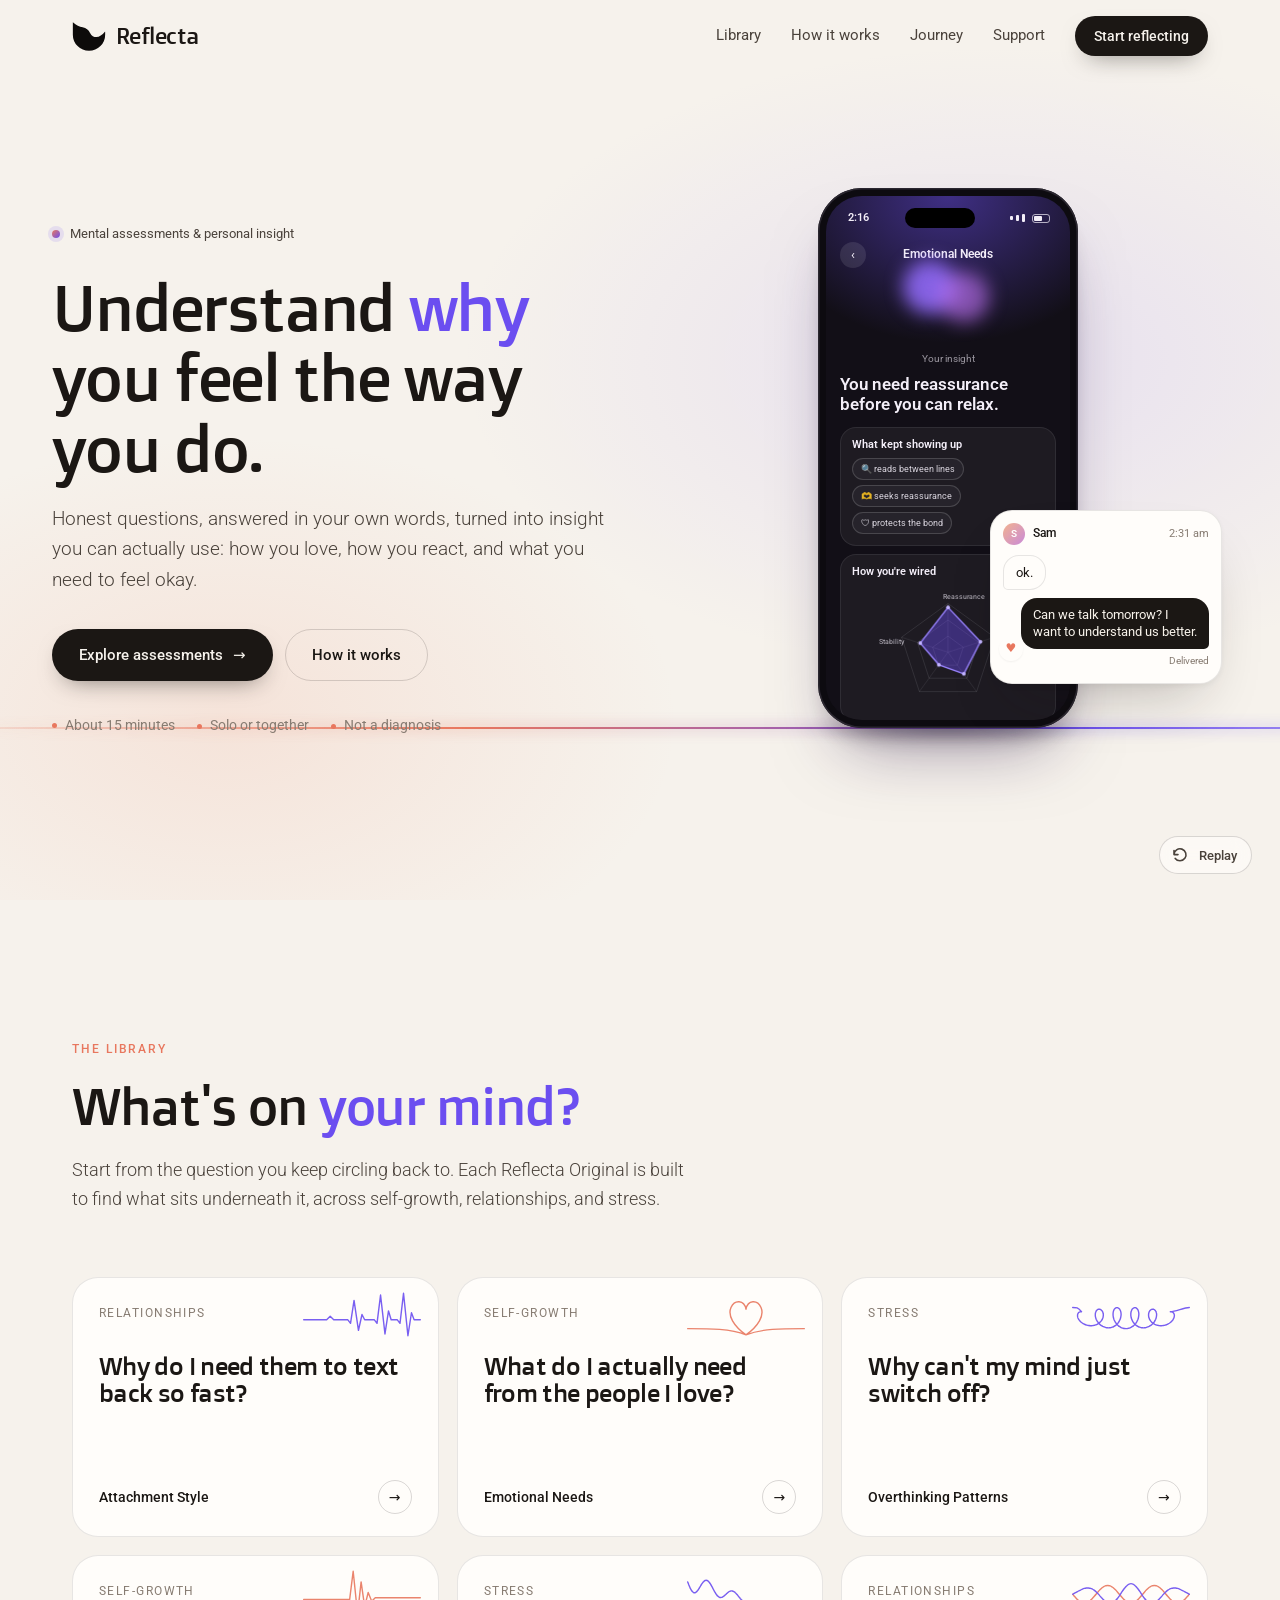
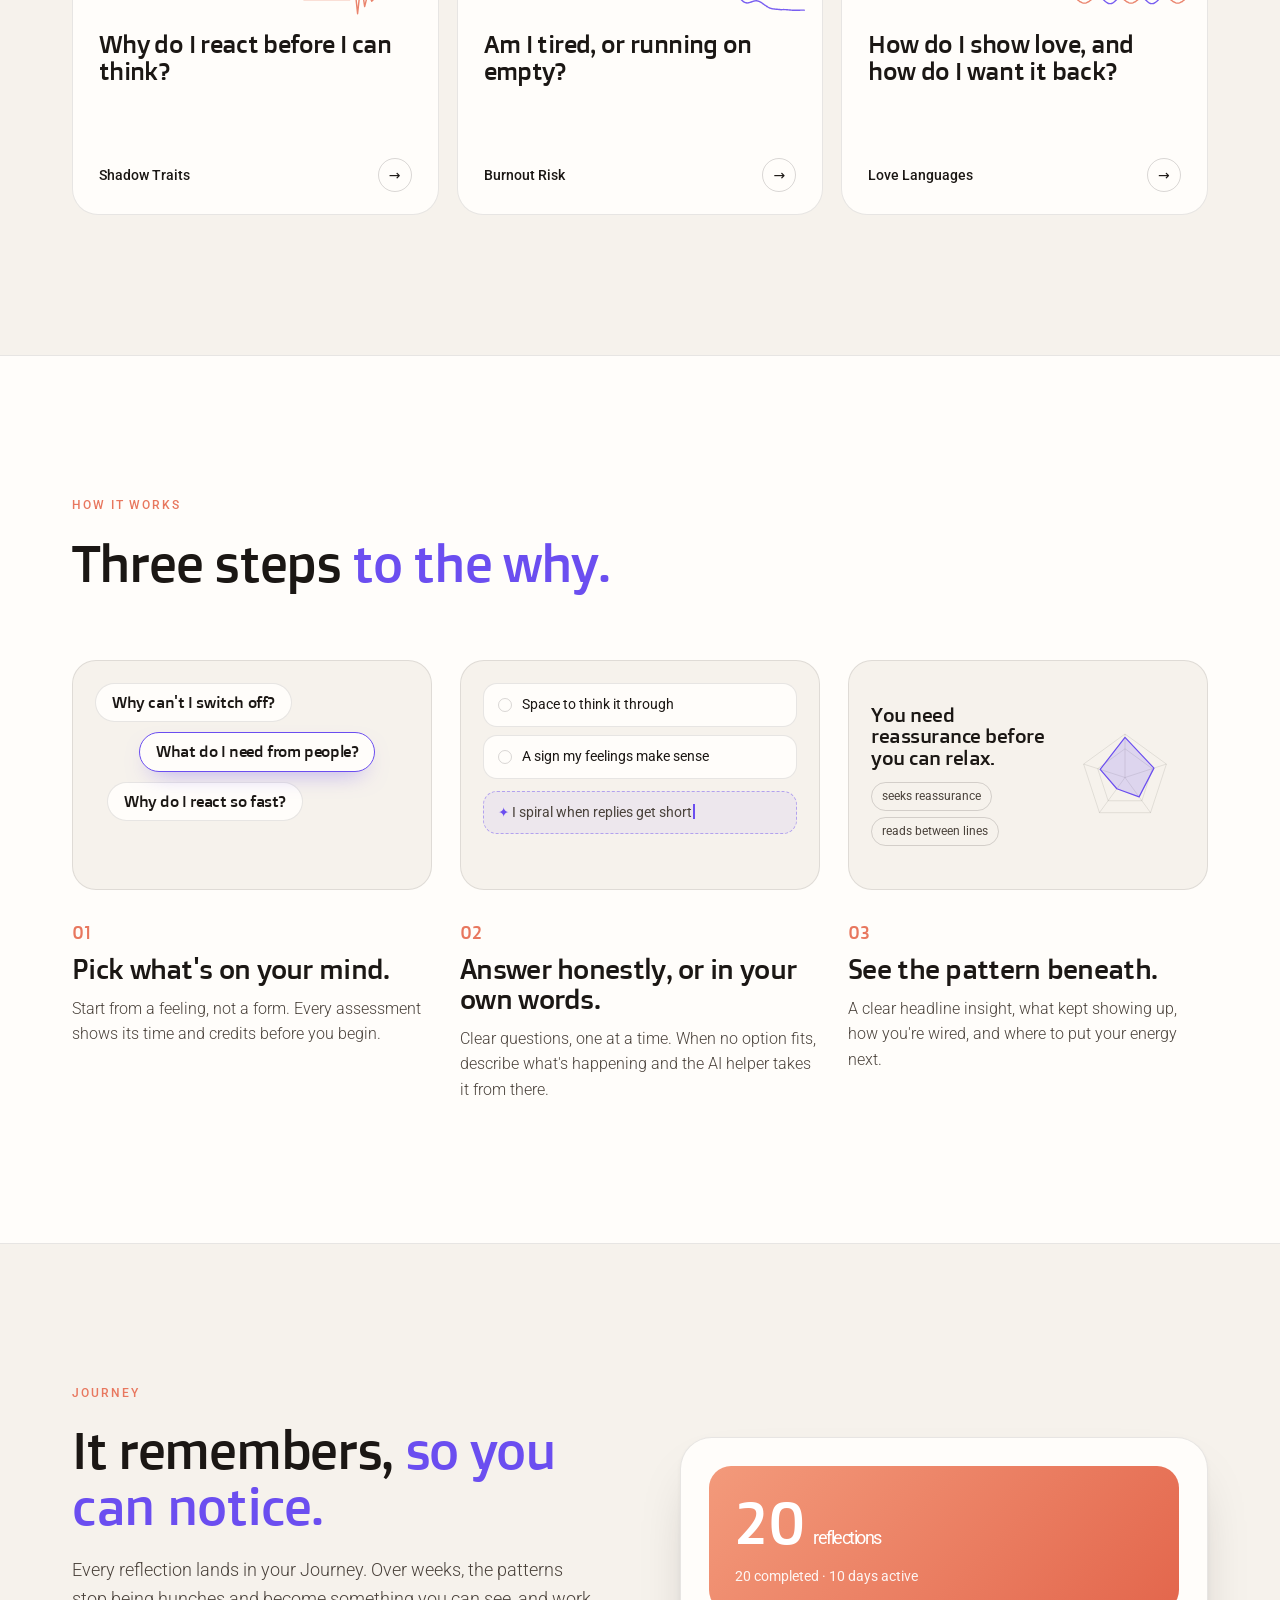
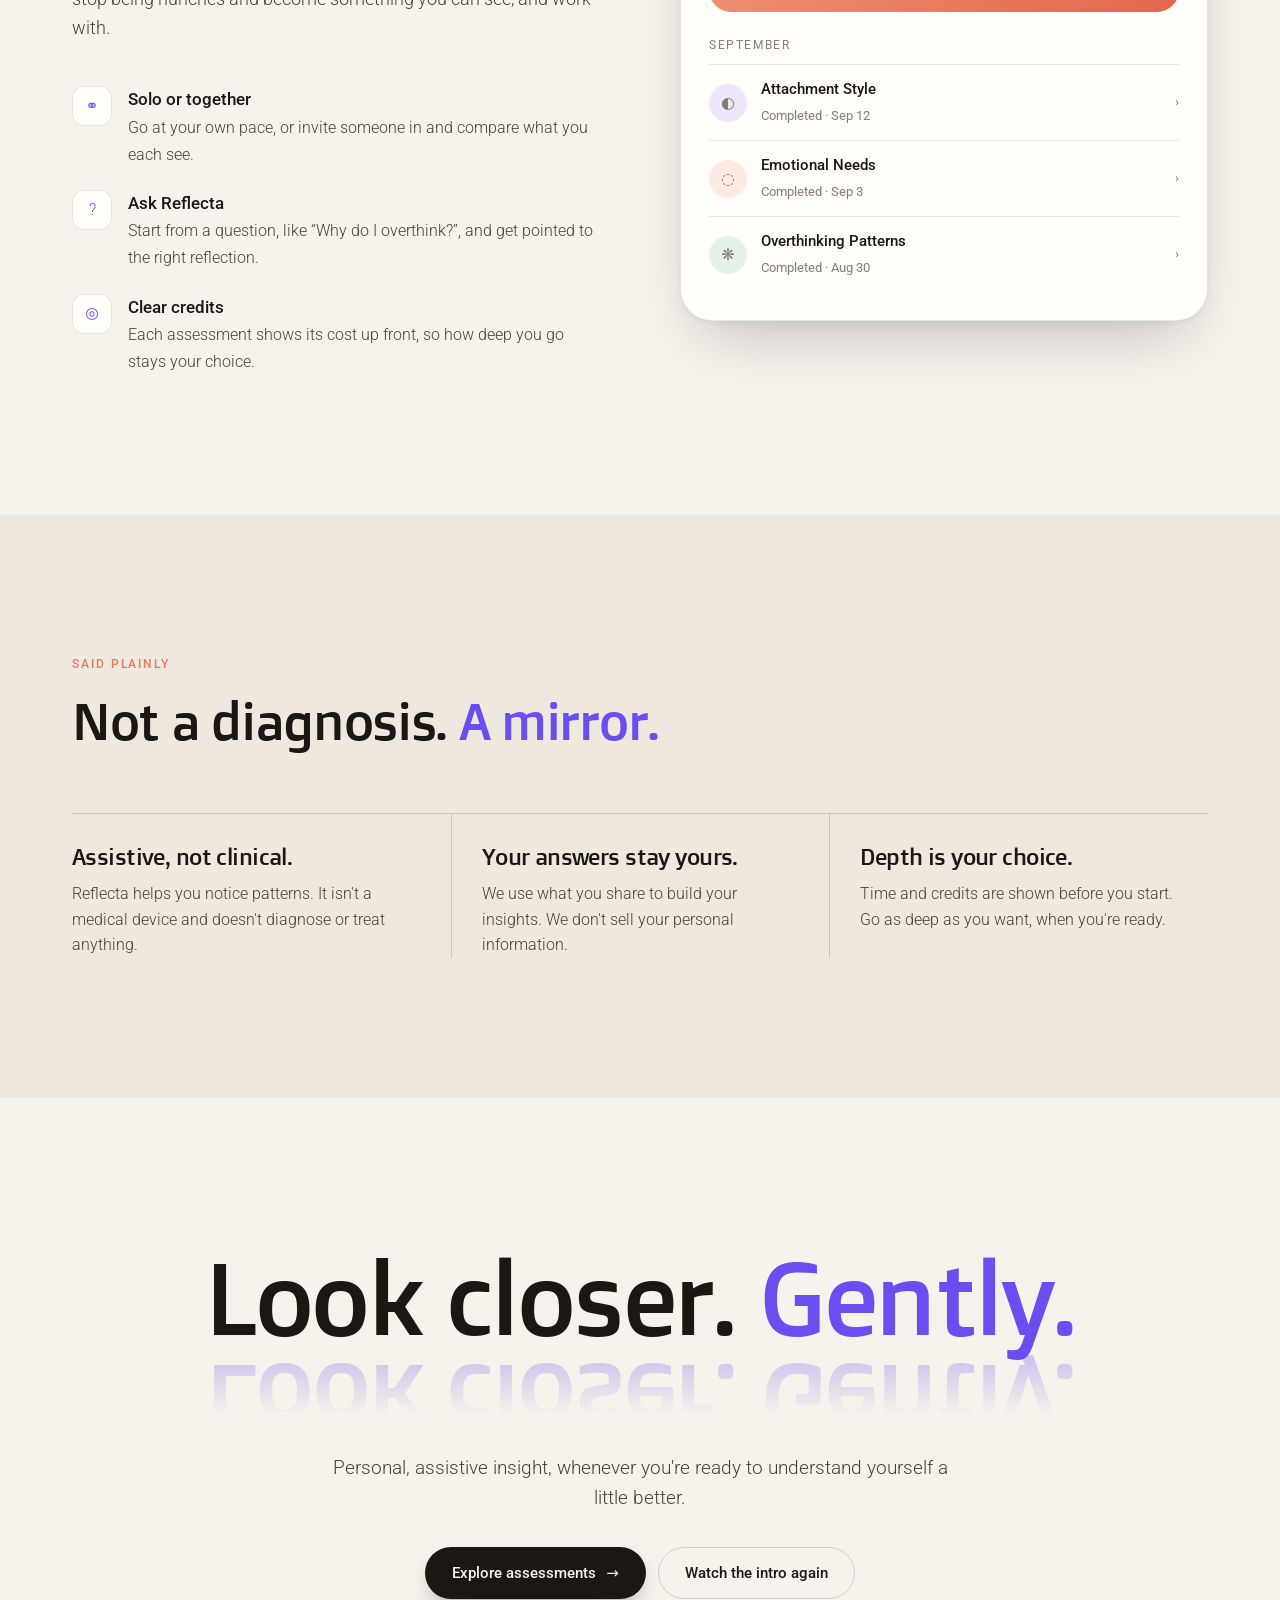
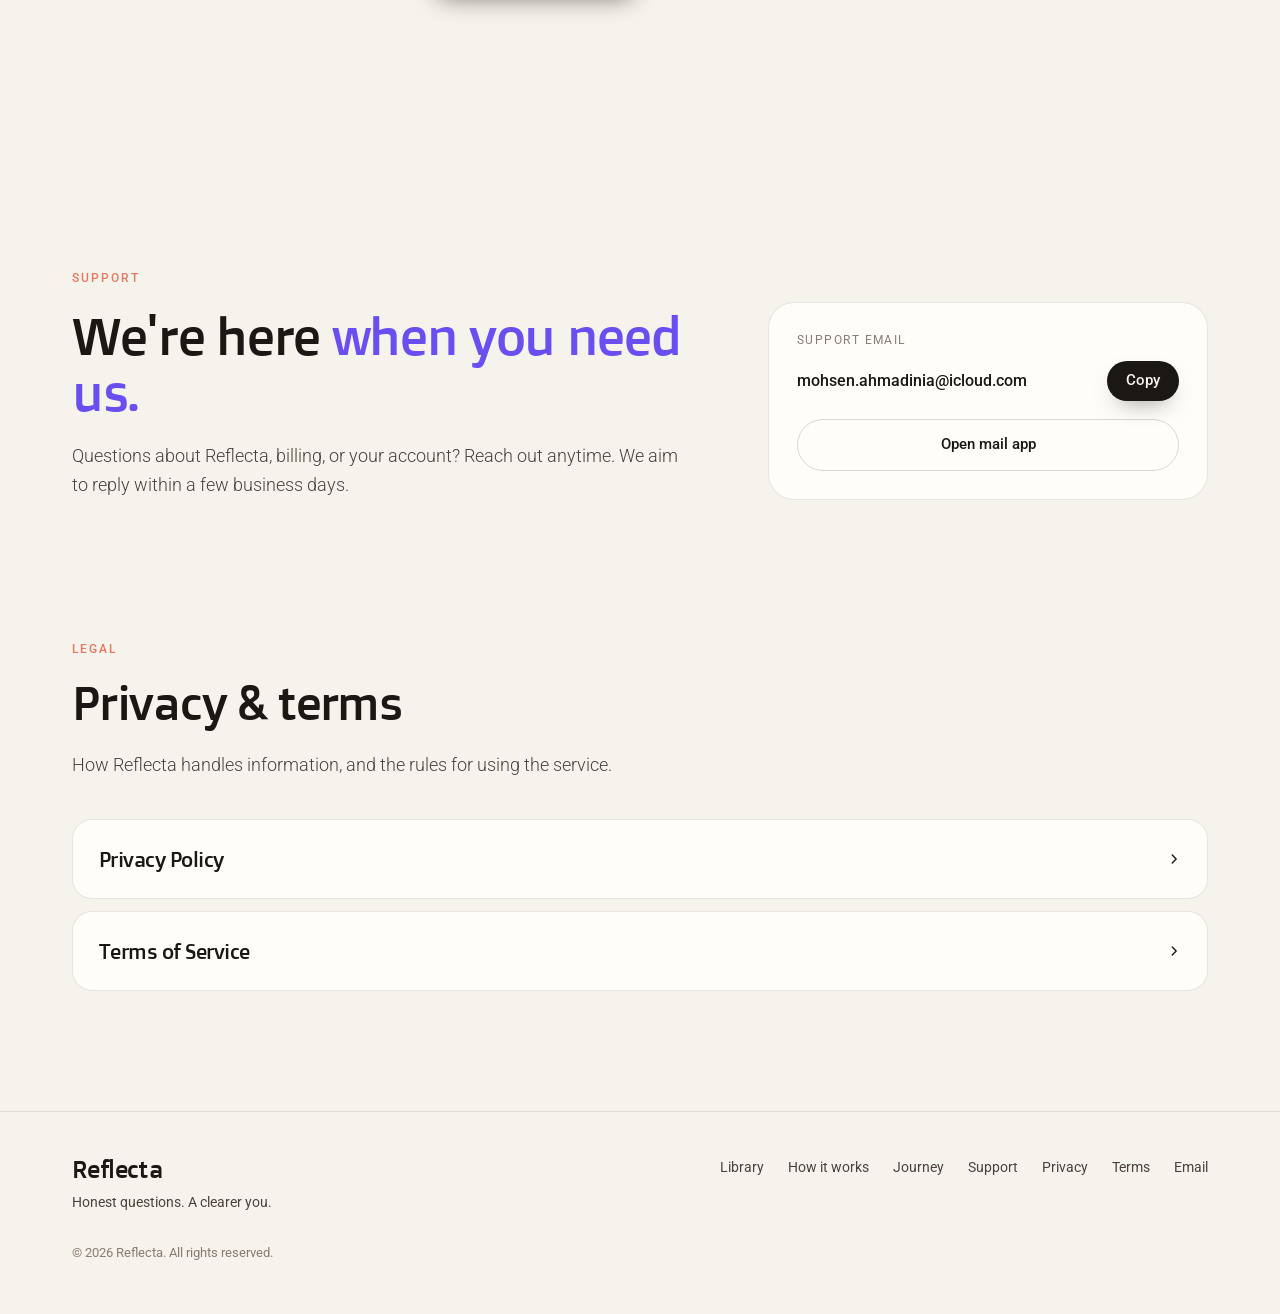
==== commit e8f5701a: "Roboto and Doppio One, a black shimmering logo, favicon and share images, SEO, and a thread per ques" ====
--- a/index.html
+++ b/index.html
@@ -3,40 +3,83 @@
   <head>
     <meta charset="UTF-8" />
     <meta name="viewport" content="width=device-width, initial-scale=1" />
+    <title>Reflecta: understand why you feel the way you do</title>
     <meta
       name="description"
       content="Reflecta turns honest answers into personal insight: why you overthink, what you need from people, how you love and react. Mental assessments like Emotional Needs, Attachment Style and Shadow Traits."
     />
     <meta name="theme-color" content="#f6f2ec" />
-    <meta name="robots" content="index, follow" />
+    <meta name="robots" content="index, follow, max-image-preview:large" />
     <link rel="canonical" href="https://reflecta.app/" />
 
     <meta property="og:type" content="website" />
+    <meta property="og:site_name" content="Reflecta" />
+    <meta property="og:url" content="https://reflecta.app/" />
     <meta property="og:title" content="Reflecta: understand why you feel the way you do" />
-    <meta
-      property="og:description"
-      content="Honest questions, answered in your own words, turned into insight you can actually use."
-    />
+    <meta property="og:description" content="Honest questions, answered in your own words, turned into insight you can actually use." />
     <meta property="og:locale" content="en_US" />
-    <meta property="og:image" content="https://reflecta.app/icon.jpg" />
+    <meta property="og:image" content="https://reflecta.app/og-image.png" />
+    <meta property="og:image:type" content="image/png" />
+    <meta property="og:image:width" content="1200" />
+    <meta property="og:image:height" content="630" />
+    <meta property="og:image:alt" content="Reflecta: Understand why you feel the way you do." />
 
     <meta name="twitter:card" content="summary_large_image" />
     <meta name="twitter:title" content="Reflecta: understand why you feel the way you do" />
-    <meta
-      name="twitter:description"
-      content="Honest questions, answered in your own words, turned into insight you can actually use."
-    />
-    <meta name="twitter:image" content="https://reflecta.app/icon.jpg" />
-
-    <title>Reflecta: understand why you feel the way you do</title>
-
-    <link rel="icon" href="icon.jpg" type="image/jpeg" sizes="any" />
-    <link rel="apple-touch-icon" href="icon.jpg" />
+    <meta name="twitter:description" content="Honest questions, answered in your own words, turned into insight you can actually use." />
+    <meta name="twitter:image" content="https://reflecta.app/og-image.png" />
+    <meta name="twitter:image:alt" content="Reflecta: Understand why you feel the way you do." />
+
+    <link rel="icon" href="/favicon.ico" sizes="48x48" />
+    <link rel="icon" href="/favicon.svg" type="image/svg+xml" />
+    <link rel="apple-touch-icon" href="/apple-touch-icon.png" />
+    <link rel="manifest" href="/site.webmanifest" />
+    <meta name="apple-mobile-web-app-title" content="Reflecta" />
+
+    <script type="application/ld+json">
+    {
+      "@context": "https://schema.org",
+      "@graph": [
+        {
+          "@type": "WebSite",
+          "@id": "https://reflecta.app/#website",
+          "name": "Reflecta",
+          "url": "https://reflecta.app/",
+          "publisher": {
+            "@id": "https://reflecta.app/#org"
+          }
+        },
+        {
+          "@type": "Organization",
+          "@id": "https://reflecta.app/#org",
+          "name": "Reflecta",
+          "url": "https://reflecta.app/",
+          "logo": "https://reflecta.app/icon-512.png",
+          "contactPoint": {
+            "@type": "ContactPoint",
+            "contactType": "customer support",
+            "email": "mohsen.ahmadinia@icloud.com"
+          }
+        },
+        {
+          "@type": "MobileApplication",
+          "name": "Reflecta",
+          "operatingSystem": "iOS",
+          "applicationCategory": "HealthApplication",
+          "description": "Mental assessments like Emotional Needs, Attachment Style and Shadow Traits that turn honest answers into personal insight.",
+          "publisher": {
+            "@id": "https://reflecta.app/#org"
+          },
+          "image": "https://reflecta.app/icon-512.png"
+        }
+      ]
+    }
+    </script>
 
     <link rel="preconnect" href="https://fonts.googleapis.com" />
     <link rel="preconnect" href="https://fonts.gstatic.com" crossorigin />
     <link
-      href="https://fonts.googleapis.com/css2?family=Geist:wght@300;400;500;600&family=Instrument+Serif:ital@0;1&display=swap"
+      href="https://fonts.googleapis.com/css2?family=Roboto:ital,wght@0,100..900;1,100..900&family=Doppio+One&display=swap"
       rel="stylesheet"
     />
 
@@ -72,8 +115,8 @@
         --violet: #6b4ef0;
         --violet-2: #9a84ff;
         --screen: #120f17;
-        --serif: "Instrument Serif", "Iowan Old Style", Georgia, serif;
-        --sans: "Geist", ui-sans-serif, system-ui, -apple-system, "Segoe UI", sans-serif;
+        --serif: "Doppio One", "Roboto", ui-sans-serif, system-ui, sans-serif;
+        --sans: "Roboto", ui-sans-serif, system-ui, -apple-system, "Segoe UI", sans-serif;
         --out: cubic-bezier(0.2, 0.8, 0.2, 1);
         --inout: cubic-bezier(0.65, 0, 0.35, 1);
         --shadow: 0 1px 2px rgba(27, 23, 20, 0.05), 0 12px 32px -12px rgba(27, 23, 20, 0.18);
@@ -94,6 +137,8 @@
 
       body {
         margin: 0;
+        font-optical-sizing: auto;
+        font-variation-settings: "wdth" 100;
         background: var(--paper);
         color: var(--ink);
         font-family: var(--sans);
@@ -143,9 +188,10 @@
 
       h2 {
         font-family: var(--serif);
-        font-size: clamp(40px, 5vw, 68px);
-        line-height: 1.02;
-        letter-spacing: -0.01em;
+        font-weight: 400;
+        font-size: clamp(32.8px, 4.1vw, 55.8px);
+        line-height: 1.08;
+        letter-spacing: -0.025em;
       }
 
       h2 em,
@@ -222,6 +268,11 @@
         transform: translateX(3px);
       }
 
+      /* Doppio One has no italic: emphasis in titles is colour alone. */
+      :is(h1, h2, h3, .cap, .scene-cap, .moment q, .mirror-ref) em {
+        font-style: normal;
+      }
+
       /* ---------- header ---------- */
 
       .site-header {
@@ -254,18 +305,50 @@
         gap: 10px;
         text-decoration: none;
         font-family: var(--serif);
-        font-size: 28px;
-        line-height: 1;
-        letter-spacing: -0.01em;
-      }
-
-      .brand-link img {
-        width: 32px;
-        height: 32px;
-        border-radius: 9px;
-        box-shadow:
-          0 0 0 1px rgba(27, 23, 20, 0.06),
-          0 6px 14px -6px rgba(107, 78, 240, 0.55);
+        font-weight: 400;
+        font-size: 23px;
+        line-height: 1.08;
+        letter-spacing: -0.025em;
+      }
+
+      .brand-mark {
+        width: 34px;
+        height: 31px;
+        overflow: visible;
+      }
+
+      .brand-mark .mark {
+        fill: #0d0b0a;
+      }
+
+      /* A slow light sweep across the mark, now and then; quicker on hover. */
+      .brand-mark .shine {
+        transform-box: fill-box;
+        transform-origin: center;
+        transform: translateX(0) skewX(-18deg);
+        animation: rf-shine 4.8s cubic-bezier(0.45, 0, 0.25, 1) 1.2s infinite;
+      }
+
+      .brand-link:hover .brand-mark .shine {
+        animation-duration: 1.6s;
+        animation-delay: 0s;
+      }
+
+      @keyframes rf-shine {
+        0% {
+          transform: translateX(0) skewX(-18deg);
+        }
+        38%,
+        100% {
+          transform: translateX(1300px) skewX(-18deg);
+        }
+      }
+
+      @media (prefers-reduced-motion: reduce) {
+        .brand-mark .shine {
+          animation: none;
+          opacity: 0;
+        }
       }
 
       .nav {
@@ -321,9 +404,11 @@
         z-index: -1;
         opacity: 0;
         pointer-events: none;
+        /* 2am: a cool lavender night with a soft pool of light around the chat */
         background:
-          radial-gradient(70% 60% at 70% 45%, rgba(246, 242, 236, 0) 0%, rgba(214, 203, 190, 0.55) 100%),
-          linear-gradient(180deg, #e6ddd2, #ddd2c5);
+          radial-gradient(42% 46% at 72% 44%, rgba(255, 255, 255, 0.55), rgba(255, 255, 255, 0) 70%),
+          radial-gradient(90% 80% at 50% 50%, rgba(120, 104, 190, 0) 55%, rgba(120, 104, 190, 0.14) 100%),
+          linear-gradient(180deg, #ecebf5 0%, #e4e0f1 100%);
       }
 
       .hero-grid {
@@ -358,9 +443,10 @@
         margin: 0;
         opacity: 0;
         font-family: var(--serif);
-        font-size: clamp(44px, 5.2vw, 76px);
-        line-height: 1.04;
-        letter-spacing: -0.01em;
+        font-weight: 400;
+        font-size: clamp(36.1px, 4.3vw, 62.3px);
+        line-height: 1.08;
+        letter-spacing: -0.025em;
         max-width: 9.5em;
       }
 
@@ -409,10 +495,11 @@
 
       .hero h1 {
         font-family: var(--serif);
-        font-size: clamp(50px, 6.2vw, 92px);
-        line-height: 0.98;
-        letter-spacing: -0.015em;
-        max-width: 9em;
+        font-weight: 400;
+        font-size: clamp(41px, 5.1vw, 75.4px);
+        line-height: 1.08;
+        letter-spacing: -0.025em;
+        max-width: 11em;
       }
 
       .hero .lead {
@@ -758,11 +845,12 @@
         background: rgba(255, 253, 250, 0.92);
         border: 1px solid var(--line);
         box-shadow: var(--shadow);
-        font-size: 14px;
         font-style: italic;
-        font-family: var(--serif);
-        font-size: 19px;
-        line-height: 1;
+        font-family: var(--sans);
+        font-weight: 400;
+        letter-spacing: -0.025em;
+        font-size: 15.6px;
+        line-height: 1.08;
         color: var(--ink-2);
       }
 
@@ -774,9 +862,10 @@
         right: -100px;
         text-align: center;
         font-family: var(--serif);
-        font-size: 96px;
-        line-height: 1;
-        letter-spacing: -0.02em;
+        font-weight: 400;
+        font-size: 78.7px;
+        line-height: 1.08;
+        letter-spacing: -0.025em;
         opacity: 0;
       }
 
@@ -1317,8 +1406,10 @@
 
       .jcount .n {
         font-family: var(--serif);
-        font-size: 46px;
-        line-height: 1;
+        font-weight: 400;
+        letter-spacing: -0.025em;
+        font-size: 37.7px;
+        line-height: 1.08;
       }
 
       .jcount .n small {
@@ -1561,11 +1652,12 @@
       }
 
       .q-card h3 {
-        margin-top: 16px;
+        margin-top: 28px;
         font-family: var(--serif);
-        font-size: 31px;
+        font-weight: 400;
+        font-size: 25.4px;
         line-height: 1.08;
-        letter-spacing: -0.005em;
+        letter-spacing: -0.025em;
       }
 
       .q-card .foot {
@@ -1599,22 +1691,38 @@
 
       .q-card .squiggle {
         position: absolute;
-        right: -10px;
-        top: 18px;
-        width: 140px;
-        height: 60px;
-        opacity: 0.85;
+        right: 14px;
+        top: 10px;
+        width: 124px;
+        height: 53px;
+        opacity: 0.9;
       }
 
       .q-card .squiggle path {
         fill: none;
         stroke-width: 1.6;
         stroke-linecap: round;
+        stroke-linejoin: round;
         stroke-dasharray: 1;
         stroke-dashoffset: 0;
         transition: stroke-dashoffset 1.1s var(--inout);
       }
 
+      /* Each card's thread draws itself in as the card arrives, then hovering pulls it straight. */
+      .q-card.reveal:not(.is-visible) .squiggle .s1 {
+        stroke-dashoffset: 1;
+      }
+
+      .q-card.reveal.is-visible .squiggle .s1 {
+        transition-duration: 1.8s;
+        transition-delay: 0.35s;
+      }
+
+      .q-card.reveal.is-visible:hover .squiggle .s1 {
+        transition-duration: 1.1s;
+        transition-delay: 0s;
+      }
+
       .q-card .squiggle .s2 {
         stroke-dashoffset: 1;
       }
@@ -1632,6 +1740,15 @@
       }
 
       .tone-v .squiggle path {
+        stroke: var(--violet);
+      }
+
+      /* Two people: one strand each. */
+      .q-card .squiggle .c {
+        stroke: var(--coral);
+      }
+
+      .q-card .squiggle .v {
         stroke: var(--violet);
       }
 
@@ -1652,15 +1769,19 @@
 
       .step .num {
         font-family: var(--serif);
-        font-size: 22px;
+        font-weight: 400;
+        letter-spacing: -0.025em;
+        font-size: 18px;
         color: var(--coral);
       }
 
       .step h3 {
         margin-top: 6px;
         font-family: var(--serif);
-        font-size: 34px;
-        line-height: 1.05;
+        font-weight: 400;
+        letter-spacing: -0.025em;
+        font-size: 27.9px;
+        line-height: 1.08;
       }
 
       .step p {
@@ -1690,7 +1811,9 @@
         background: var(--card);
         border: 1px solid var(--line);
         font-family: var(--serif);
-        font-size: 19px;
+        font-weight: 400;
+        letter-spacing: -0.025em;
+        font-size: 15.6px;
         line-height: 1.1;
         transition:
           transform 0.6s var(--out),
@@ -1777,8 +1900,9 @@
       .vis-insight h4 {
         margin: 0;
         font-family: var(--serif);
+        letter-spacing: -0.025em;
         font-weight: 400;
-        font-size: 24px;
+        font-size: 19.7px;
         line-height: 1.08;
       }
 
@@ -1875,8 +1999,10 @@
 
       .t-count .n {
         font-family: var(--serif);
-        font-size: 72px;
-        line-height: 0.9;
+        font-weight: 400;
+        letter-spacing: -0.025em;
+        font-size: 59px;
+        line-height: 1.08;
       }
 
       .t-count .n small {
@@ -2002,7 +2128,9 @@
 
       .trust-item h3 {
         font-family: var(--serif);
-        font-size: 28px;
+        font-weight: 400;
+        letter-spacing: -0.025em;
+        font-size: 23px;
         line-height: 1.1;
       }
 
@@ -2153,7 +2281,9 @@
         cursor: pointer;
         list-style: none;
         font-family: var(--serif);
-        font-size: 26px;
+        font-weight: 400;
+        letter-spacing: -0.025em;
+        font-size: 21.3px;
       }
 
       details.legal summary::-webkit-details-marker {
@@ -2203,8 +2333,10 @@
 
       .footer-brand .name {
         font-family: var(--serif);
-        font-size: 30px;
-        line-height: 1;
+        font-weight: 400;
+        letter-spacing: -0.025em;
+        font-size: 24.6px;
+        line-height: 1.08;
         color: var(--ink);
       }
 
@@ -2328,11 +2460,11 @@
         }
 
         .hero h1 {
-          font-size: clamp(46px, 13vw, 60px);
+          font-size: clamp(38px, 10.6vw, 49px);
         }
 
         .cap {
-          font-size: clamp(40px, 11.4vw, 54px);
+          font-size: clamp(33px, 9.4vw, 44px);
         }
 
         .hero .lead {
@@ -2392,7 +2524,7 @@
     <header class="site-header" id="site-header">
       <div class="wrap header-inner">
         <a class="brand-link" href="#top" aria-label="Reflecta home">
-          <img src="icon.jpg" alt="" width="32" height="32" />
+          <svg class="brand-mark" viewBox="180 240 644 580" aria-hidden="true"><defs><clipPath id="rfMark"><path d="M196 258 C262 312 320 345 382 356 C448 368 494 405 522 462 C552 520 592 541 642 541 C700 541 752 502 803 441 C806 438 808 440 808 445 L808 495 A306 306 0 0 1 196 495 Z" /></clipPath><linearGradient id="rfShine" x1="0" y1="0" x2="1" y2="0"><stop offset="0" stop-color="#fff" stop-opacity="0" /><stop offset="0.5" stop-color="#fff" stop-opacity="0.75" /><stop offset="1" stop-color="#fff" stop-opacity="0" /></linearGradient></defs><path class="mark" d="M196 258 C262 312 320 345 382 356 C448 368 494 405 522 462 C552 520 592 541 642 541 C700 541 752 502 803 441 C806 438 808 440 808 445 L808 495 A306 306 0 0 1 196 495 Z" /><g clip-path="url(#rfMark)"><rect class="shine" x="-300" y="150" width="200" height="760" fill="url(#rfShine)" /></g></svg>
           Reflecta
         </a>
         <nav class="nav" aria-label="Primary">
@@ -2608,37 +2740,37 @@
 
           <div class="lib-grid">
             <a href="assessments/attachment-style/" class="q-card tone-v reveal">
-              <svg class="squiggle" viewBox="0 0 140 60" aria-hidden="true"><path class="s1" pathLength="1" d="M4 40c14-30 26 10 38-12s22-20 30 4 18 18 28-8 16-14 36-6" /><path class="s2" pathLength="1" d="M4 34h132" /></svg>
+              <svg class="squiggle" viewBox="0 0 140 60" aria-hidden="true"><path class="s1" pathLength="1" d="M4 36 L30 36 L34 32 L38 36 L54 36 L57 40 L61 14 L66 48 L70 30 L73 36 L84 36 L87 40 L91 8 L96 52 L100 26 L103 36 L110 36 L113 40 L117 6 L122 54 L126 28 L129 36 L136 36" /><path class="s2" pathLength="1" d="M4 34h132" /></svg>
               <span class="cat">Relationships</span>
               <h3>Why do I need them to text back so fast?</h3>
               <div class="foot">Attachment Style <span class="go">→</span></div>
             </a>
             <a href="assessments/emotional-needs/" class="q-card tone-c reveal d1">
-              <svg class="squiggle" viewBox="0 0 140 60" aria-hidden="true"><path class="s1" pathLength="1" d="M4 40c14-30 26 10 38-12s22-20 30 4 18 18 28-8 16-14 36-6" /><path class="s2" pathLength="1" d="M4 34h132" /></svg>
+              <svg class="squiggle" viewBox="0 0 140 60" aria-hidden="true"><path class="s1" pathLength="1" d="M4 46 C30 46 52 46 70 53 C56 43 49 31 53 22 C57 13 68 13 70 24 C72 13 83 13 87 22 C91 31 84 43 70 53 C88 46 110 46 136 46" /><path class="s2" pathLength="1" d="M4 34h132" /></svg>
               <span class="cat">Self-growth</span>
               <h3>What do I actually need from the people I love?</h3>
               <div class="foot">Emotional Needs <span class="go">→</span></div>
             </a>
             <a href="assessments/overthinking-patterns/" class="q-card tone-v reveal d2">
-              <svg class="squiggle" viewBox="0 0 140 60" aria-hidden="true"><path class="s1" pathLength="1" d="M4 40c14-30 26 10 38-12s22-20 30 4 18 18 28-8 16-14 36-6" /><path class="s2" pathLength="1" d="M4 34h132" /></svg>
+              <svg class="squiggle" viewBox="0 0 140 60" aria-hidden="true"><path class="s1" pathLength="1" d="M4 22 C8 22 10 22 14 26.8 C13.9 26.8 13.5 26.8 13.2 26.8 C13 26.8 12.7 26.9 12.5 26.9 C12.3 27 12 27.1 11.8 27.2 C11.6 27.3 11.4 27.4 11.2 27.5 C11 27.7 10.8 27.9 10.6 28 C10.4 28.2 10.3 28.4 10.1 28.6 C10 28.9 9.9 29.1 9.8 29.3 C9.7 29.6 9.6 29.9 9.6 30.1 C9.5 30.4 9.5 30.7 9.5 31 C9.4 31.3 9.5 31.7 9.5 32 C9.5 32.3 9.6 32.6 9.7 33 C9.8 33.3 9.9 33.7 10 34 C10.2 34.3 10.3 34.7 10.5 35 C10.7 35.4 10.9 35.7 11.2 36.1 C11.4 36.4 11.7 36.8 12 37.1 C12.3 37.4 12.6 37.8 12.9 38.1 C13.2 38.4 13.6 38.7 14 39 C14.4 39.3 14.8 39.6 15.2 39.9 C15.6 40.2 16 40.4 16.5 40.6 C16.9 40.9 17.4 41.1 17.9 41.3 C18.4 41.5 18.9 41.7 19.4 41.9 C19.9 42 20.4 42.2 20.9 42.3 C21.4 42.4 21.9 42.5 22.5 42.5 C23 42.6 23.5 42.7 24.1 42.7 C24.6 42.7 25.1 42.7 25.6 42.7 C26.2 42.6 26.7 42.6 27.2 42.5 C27.7 42.4 28.3 42.3 28.8 42.2 C29.3 42.1 29.7 41.9 30.2 41.7 C30.7 41.5 31.2 41.3 31.6 41.1 C32.1 40.9 32.5 40.7 32.9 40.4 C33.3 40.1 33.7 39.8 34.1 39.5 C34.5 39.2 34.9 38.9 35.2 38.6 C35.5 38.2 35.8 37.9 36.1 37.5 C36.4 37.2 36.7 36.8 36.9 36.4 C37.2 36 37.4 35.6 37.6 35.2 C37.8 34.8 37.9 34.4 38.1 34 C38.2 33.6 38.3 33.2 38.4 32.8 C38.5 32.4 38.6 31.9 38.6 31.5 C38.6 31.1 38.7 30.7 38.7 30.3 C38.6 30 38.6 29.6 38.5 29.2 C38.5 28.8 38.4 28.5 38.3 28.1 C38.2 27.8 38.1 27.4 38 27.1 C37.8 26.8 37.7 26.5 37.5 26.3 C37.3 26 37.1 25.7 36.9 25.5 C36.7 25.3 36.5 25.1 36.3 24.9 C36.1 24.7 35.8 24.5 35.6 24.4 C35.4 24.3 35.1 24.2 34.9 24.1 C34.6 24 34.4 24 34.1 24 C33.9 24 33.6 24 33.4 24 C33.1 24.1 32.9 24.1 32.6 24.2 C32.4 24.3 32.1 24.4 31.9 24.6 C31.7 24.8 31.5 24.9 31.3 25.1 C31.1 25.4 30.9 25.6 30.7 25.9 C30.6 26.1 30.4 26.4 30.3 26.7 C30.1 27 30 27.3 29.9 27.7 C29.8 28 29.7 28.4 29.7 28.8 C29.6 29.2 29.6 29.6 29.6 30 C29.6 30.4 29.6 30.8 29.6 31.3 C29.6 31.7 29.7 32.2 29.8 32.6 C29.9 33.1 30 33.5 30.1 34 C30.3 34.5 30.4 34.9 30.6 35.4 C30.8 35.8 31 36.3 31.3 36.8 C31.5 37.2 31.8 37.7 32.1 38.1 C32.4 38.5 32.7 39 33 39.4 C33.3 39.8 33.7 40.2 34.1 40.6 C34.5 41 34.9 41.3 35.3 41.7 C35.7 42 36.1 42.3 36.6 42.6 C37 42.9 37.5 43.2 38 43.5 C38.5 43.7 39 43.9 39.5 44.1 C40 44.3 40.5 44.5 41 44.6 C41.5 44.8 42 44.9 42.6 45 C43.1 45 43.6 45.1 44.2 45.1 C44.7 45.1 45.2 45.1 45.8 45 C46.3 45 46.8 44.9 47.3 44.8 C47.8 44.7 48.4 44.5 48.9 44.3 C49.4 44.2 49.9 44 50.3 43.7 C50.8 43.5 51.3 43.2 51.7 42.9 C52.2 42.6 52.6 42.3 53 42 C53.5 41.6 53.9 41.3 54.2 40.9 C54.6 40.5 55 40.1 55.3 39.7 C55.6 39.3 56 38.8 56.2 38.4 C56.5 37.9 56.8 37.4 57 37 C57.3 36.5 57.5 36 57.7 35.5 C57.9 35 58 34.5 58.2 34 C58.3 33.5 58.4 33 58.5 32.5 C58.6 32 58.7 31.5 58.7 31 C58.8 30.5 58.8 30 58.8 29.6 C58.7 29.1 58.7 28.6 58.7 28.2 C58.6 27.8 58.5 27.3 58.4 26.9 C58.3 26.5 58.2 26.1 58.1 25.8 C57.9 25.4 57.8 25.1 57.6 24.8 C57.4 24.4 57.2 24.1 57 23.9 C56.8 23.6 56.6 23.4 56.4 23.2 C56.2 23 55.9 22.8 55.7 22.7 C55.5 22.5 55.2 22.4 55 22.4 C54.7 22.3 54.5 22.2 54.2 22.2 C54 22.2 53.7 22.3 53.5 22.3 C53.2 22.4 53 22.5 52.7 22.6 C52.5 22.7 52.2 22.9 52 23.1 C51.8 23.3 51.6 23.5 51.4 23.7 C51.2 24 51 24.3 50.8 24.6 C50.7 24.9 50.5 25.2 50.4 25.6 C50.2 26 50.1 26.4 50 26.8 C49.9 27.2 49.8 27.6 49.8 28.1 C49.7 28.5 49.7 29 49.7 29.4 C49.7 29.9 49.7 30.4 49.7 30.9 C49.7 31.4 49.8 31.9 49.9 32.4 C50 33 50.1 33.5 50.2 34 C50.4 34.5 50.5 35 50.7 35.6 C50.9 36.1 51.1 36.6 51.4 37.1 C51.6 37.6 51.9 38.1 52.2 38.6 C52.5 39.1 52.8 39.5 53.1 40 C53.5 40.4 53.8 40.9 54.2 41.3 C54.6 41.7 55 42.1 55.4 42.5 C55.8 42.8 56.2 43.2 56.7 43.5 C57.1 43.8 57.6 44.1 58.1 44.4 C58.6 44.6 59.1 44.9 59.6 45.1 C60.1 45.3 60.6 45.5 61.1 45.6 C61.6 45.7 62.1 45.8 62.7 45.9 C63.2 46 63.7 46 64.3 46 C64.8 46 65.3 46 65.9 45.9 C66.4 45.8 66.9 45.7 67.4 45.6 C68 45.5 68.5 45.3 69 45.1 C69.5 44.9 70 44.6 70.4 44.4 C70.9 44.1 71.4 43.8 71.8 43.5 C72.3 43.2 72.7 42.8 73.1 42.5 C73.6 42.1 74 41.7 74.3 41.3 C74.7 40.9 75.1 40.4 75.4 40 C75.7 39.5 76.1 39.1 76.4 38.6 C76.6 38.1 76.9 37.6 77.1 37.1 C77.4 36.6 77.6 36.1 77.8 35.6 C78 35 78.2 34.5 78.3 34 C78.4 33.5 78.5 33 78.6 32.4 C78.7 31.9 78.8 31.4 78.8 30.9 C78.9 30.4 78.9 29.9 78.9 29.4 C78.9 29 78.8 28.5 78.8 28.1 C78.7 27.6 78.6 27.2 78.5 26.8 C78.4 26.4 78.3 26 78.2 25.6 C78 25.2 77.9 24.9 77.7 24.6 C77.5 24.3 77.3 24 77.1 23.7 C76.9 23.5 76.7 23.3 76.5 23.1 C76.3 22.9 76 22.7 75.8 22.6 C75.6 22.5 75.3 22.4 75.1 22.3 C74.8 22.3 74.6 22.2 74.3 22.2 C74.1 22.2 73.8 22.3 73.6 22.4 C73.3 22.4 73.1 22.5 72.8 22.7 C72.6 22.8 72.4 23 72.1 23.2 C71.9 23.4 71.7 23.6 71.5 23.9 C71.3 24.1 71.1 24.4 70.9 24.8 C70.8 25.1 70.6 25.4 70.5 25.8 C70.3 26.1 70.2 26.5 70.1 26.9 C70 27.3 69.9 27.8 69.9 28.2 C69.8 28.6 69.8 29.1 69.8 29.6 C69.8 30 69.8 30.5 69.8 31 C69.9 31.5 69.9 32 70 32.5 C70.1 33 70.2 33.5 70.3 34 C70.5 34.5 70.7 35 70.8 35.5 C71 36 71.2 36.5 71.5 37 C71.7 37.4 72 37.9 72.3 38.4 C72.6 38.8 72.9 39.3 73.2 39.7 C73.6 40.1 73.9 40.5 74.3 40.9 C74.7 41.3 75.1 41.6 75.5 42 C75.9 42.3 76.3 42.6 76.8 42.9 C77.2 43.2 77.7 43.5 78.2 43.7 C78.7 44 79.2 44.2 79.7 44.3 C80.2 44.5 80.7 44.7 81.2 44.8 C81.7 44.9 82.3 45 82.8 45 C83.3 45.1 83.8 45.1 84.4 45.1 C84.9 45.1 85.4 45 86 45 C86.5 44.9 87 44.8 87.5 44.6 C88.1 44.5 88.6 44.3 89.1 44.1 C89.6 43.9 90.1 43.7 90.5 43.5 C91 43.2 91.5 42.9 91.9 42.6 C92.4 42.3 92.8 42 93.2 41.7 C93.7 41.3 94.1 41 94.4 40.6 C94.8 40.2 95.2 39.8 95.5 39.4 C95.9 39 96.2 38.5 96.5 38.1 C96.7 37.7 97 37.2 97.3 36.8 C97.5 36.3 97.7 35.8 97.9 35.4 C98.1 34.9 98.3 34.5 98.4 34 C98.5 33.5 98.7 33.1 98.7 32.6 C98.8 32.2 98.9 31.7 98.9 31.3 C99 30.8 99 30.4 99 30 C99 29.6 98.9 29.2 98.9 28.8 C98.8 28.4 98.7 28 98.6 27.7 C98.5 27.3 98.4 27 98.3 26.7 C98.1 26.4 98 26.1 97.8 25.9 C97.6 25.6 97.4 25.4 97.2 25.1 C97 24.9 96.8 24.8 96.6 24.6 C96.4 24.4 96.2 24.3 95.9 24.2 C95.7 24.1 95.4 24.1 95.2 24 C94.9 24 94.7 24 94.4 24 C94.2 24 93.9 24 93.7 24.1 C93.4 24.2 93.2 24.3 92.9 24.4 C92.7 24.5 92.5 24.7 92.2 24.9 C92 25.1 91.8 25.3 91.6 25.5 C91.4 25.7 91.2 26 91 26.3 C90.9 26.5 90.7 26.8 90.6 27.1 C90.4 27.4 90.3 27.8 90.2 28.1 C90.1 28.5 90 28.8 90 29.2 C89.9 29.6 89.9 30 89.9 30.3 C89.9 30.7 89.9 31.1 89.9 31.5 C90 31.9 90 32.4 90.1 32.8 C90.2 33.2 90.3 33.6 90.5 34 C90.6 34.4 90.8 34.8 90.9 35.2 C91.1 35.6 91.4 36 91.6 36.4 C91.8 36.8 92.1 37.2 92.4 37.5 C92.7 37.9 93 38.2 93.3 38.6 C93.7 38.9 94 39.2 94.4 39.5 C94.8 39.8 95.2 40.1 95.6 40.4 C96 40.7 96.5 40.9 96.9 41.1 C97.4 41.3 97.8 41.5 98.3 41.7 C98.8 41.9 99.3 42.1 99.8 42.2 C100.3 42.3 100.8 42.4 101.3 42.5 C101.8 42.6 102.4 42.6 102.9 42.7 C103.4 42.7 103.9 42.7 104.5 42.7 C105 42.7 105.5 42.6 106.1 42.5 C106.6 42.5 107.1 42.4 107.6 42.3 C108.2 42.2 108.7 42 109.2 41.9 C109.7 41.7 110.2 41.5 110.7 41.3 C111.1 41.1 111.6 40.9 112.1 40.6 C112.5 40.4 112.9 40.2 113.4 39.9 C113.8 39.6 114.2 39.3 114.6 39 C114.9 38.7 115.3 38.4 115.6 38.1 C116 37.8 116.3 37.4 116.6 37.1 C116.9 36.8 117.1 36.4 117.4 36.1 C117.6 35.7 117.8 35.4 118 35 C118.2 34.7 118.4 34.3 118.5 34 C118.6 33.7 118.8 33.3 118.8 33 C118.9 32.6 119 32.3 119 32 C119.1 31.7 119.1 31.3 119.1 31 C119.1 30.7 119 30.4 119 30.1 C118.9 29.9 118.8 29.6 118.7 29.3 C118.6 29.1 118.5 28.9 118.4 28.6 C118.2 28.4 118.1 28.2 117.9 28 C117.7 27.9 117.6 27.7 117.4 27.5 C117.2 27.4 116.9 27.3 116.7 27.2 C116.5 27.1 116.3 27 116 26.9 C115.8 26.9 115.5 26.8 115.3 26.8 C115 26.8 114.7 26.8 114.5 26.8 C120.5 26.8 130 22 136 22" /><path class="s2" pathLength="1" d="M4 34h132" /></svg>
               <span class="cat">Stress</span>
               <h3>Why can't my mind just switch off?</h3>
               <div class="foot">Overthinking Patterns <span class="go">→</span></div>
             </a>
             <a href="assessments/shadow-traits/" class="q-card tone-c reveal">
-              <svg class="squiggle" viewBox="0 0 140 60" aria-hidden="true"><path class="s1" pathLength="1" d="M4 40c14-30 26 10 38-12s22-20 30 4 18 18 28-8 16-14 36-6" /><path class="s2" pathLength="1" d="M4 34h132" /></svg>
+              <svg class="squiggle" viewBox="0 0 140 60" aria-hidden="true"><path class="s1" pathLength="1" d="M4 38 L52 38 L56 38 L60 6 L65 54 L69 18 L73 46 L77 30 L81 40 L85 36 L136 36" /><path class="s2" pathLength="1" d="M4 34h132" /></svg>
               <span class="cat">Self-growth</span>
               <h3>Why do I react before I can think?</h3>
               <div class="foot">Shadow Traits <span class="go">→</span></div>
             </a>
             <a href="assessments/burnout-risk/" class="q-card tone-v reveal d1">
-              <svg class="squiggle" viewBox="0 0 140 60" aria-hidden="true"><path class="s1" pathLength="1" d="M4 40c14-30 26 10 38-12s22-20 30 4 18 18 28-8 16-14 36-6" /><path class="s2" pathLength="1" d="M4 34h132" /></svg>
+              <svg class="squiggle" viewBox="0 0 140 60" aria-hidden="true"><path class="s1" pathLength="1" d="M4 18 C4.2 18.5 4.7 19.9 5.1 20.9 C5.5 21.8 5.8 22.7 6.2 23.5 C6.6 24.4 6.9 25.2 7.3 25.9 C7.7 26.6 8 27.2 8.4 27.8 C8.8 28.3 9.1 28.8 9.5 29.2 C9.9 29.5 10.2 29.8 10.6 30 C11 30.2 11.3 30.3 11.7 30.3 C12.1 30.3 12.4 30.2 12.8 30 C13.2 29.9 13.5 29.6 13.9 29.3 C14.3 29 14.6 28.5 15 28.1 C15.4 27.7 15.7 27.1 16.1 26.6 C16.5 26.1 16.8 25.5 17.2 24.9 C17.6 24.3 17.9 23.7 18.3 23.1 C18.7 22.4 19 21.8 19.4 21.3 C19.8 20.7 20.1 20.1 20.5 19.6 C20.9 19.1 21.2 18.6 21.6 18.2 C22 17.8 22.3 17.4 22.7 17.1 C23.1 16.8 23.4 16.6 23.8 16.4 C24.2 16.3 24.5 16.2 24.9 16.2 C25.3 16.2 25.6 16.3 26 16.4 C26.4 16.6 26.7 16.8 27.1 17.1 C27.5 17.4 27.8 17.8 28.2 18.2 C28.6 18.7 28.9 19.2 29.3 19.7 C29.7 20.3 30 20.9 30.4 21.5 C30.8 22.1 31.1 22.8 31.5 23.4 C31.9 24.1 32.2 24.8 32.6 25.5 C33 26.2 33.3 26.9 33.7 27.6 C34.1 28.2 34.4 28.9 34.8 29.6 C35.2 30.2 35.5 30.8 35.9 31.4 C36.3 31.9 36.6 32.4 37 32.9 C37.4 33.4 37.7 33.8 38.1 34.1 C38.5 34.5 38.8 34.8 39.2 35 C39.6 35.3 39.9 35.4 40.3 35.6 C40.7 35.7 41 35.7 41.4 35.7 C41.8 35.7 42.1 35.6 42.5 35.5 C42.9 35.4 43.2 35.2 43.6 35 C44 34.8 44.3 34.6 44.7 34.3 C45.1 34 45.4 33.7 45.8 33.4 C46.2 33.1 46.5 32.7 46.9 32.4 C47.3 32 47.6 31.7 48 31.3 C48.4 31 48.7 30.7 49.1 30.4 C49.5 30 49.8 29.7 50.2 29.5 C50.6 29.2 50.9 29 51.3 28.8 C51.7 28.6 52 28.5 52.4 28.4 C52.8 28.3 53.1 28.2 53.5 28.2 C53.9 28.2 54.2 28.2 54.6 28.3 C55 28.4 55.3 28.5 55.7 28.7 C56.1 28.9 56.4 29.1 56.8 29.4 C57.2 29.6 57.5 29.9 57.9 30.3 C58.3 30.6 58.6 31 59 31.4 C59.4 31.8 59.7 32.2 60.1 32.6 C60.5 33.1 60.8 33.5 61.2 34 C61.6 34.4 61.9 34.9 62.3 35.3 C62.7 35.8 63 36.2 63.4 36.7 C63.8 37.1 64.1 37.5 64.5 37.9 C64.9 38.3 65.2 38.7 65.6 39 C66 39.4 66.3 39.7 66.7 40 C67.1 40.3 67.4 40.5 67.8 40.7 C68.2 41 68.5 41.1 68.9 41.3 C69.3 41.4 69.6 41.5 70 41.6 C70.4 41.7 70.7 41.8 71.1 41.8 C71.5 41.8 71.8 41.8 72.2 41.7 C72.6 41.7 72.9 41.6 73.3 41.5 C73.7 41.5 74 41.4 74.4 41.2 C74.8 41.1 75.1 41 75.5 40.9 C75.9 40.7 76.2 40.6 76.6 40.5 C77 40.4 77.3 40.2 77.7 40.1 C78.1 40 78.4 39.9 78.8 39.8 C79.2 39.7 79.5 39.6 79.9 39.5 C80.3 39.5 80.6 39.4 81 39.4 C81.4 39.4 81.7 39.4 82.1 39.4 C82.5 39.5 82.8 39.5 83.2 39.6 C83.6 39.7 83.9 39.8 84.3 39.9 C84.7 40 85 40.2 85.4 40.3 C85.8 40.5 86.1 40.7 86.5 40.9 C86.9 41.1 87.2 41.3 87.6 41.5 C88 41.8 88.3 42 88.7 42.3 C89.1 42.5 89.4 42.8 89.8 43.1 C90.2 43.3 90.5 43.6 90.9 43.9 C91.3 44.1 91.6 44.4 92 44.7 C92.4 44.9 92.7 45.2 93.1 45.4 C93.5 45.7 93.8 45.9 94.2 46.1 C94.6 46.3 94.9 46.6 95.3 46.8 C95.7 46.9 96 47.1 96.4 47.3 C96.8 47.5 97.1 47.6 97.5 47.7 C97.9 47.9 98.2 48 98.6 48.1 C99 48.2 99.3 48.3 99.7 48.4 C100.1 48.5 100.4 48.5 100.8 48.6 C101.2 48.7 101.5 48.7 101.9 48.7 C102.3 48.8 102.6 48.8 103 48.8 C103.4 48.9 103.7 48.9 104.1 48.9 C104.5 49 104.8 49 105.2 49 C105.6 49 105.9 49 106.3 49.1 C106.7 49.1 107 49.1 107.4 49.2 C107.8 49.2 108.1 49.3 108.5 49.3 C108.9 49.4 109.2 49.5 109.6 49.5 C110 49.5 110.3 49.4 110.7 49.4 C111.1 49.4 111.4 49.4 111.8 49.4 C112.2 49.3 112.5 49.3 112.9 49.3 C113.3 49.3 113.6 49.4 114 49.4 C114.4 49.4 114.7 49.4 115.1 49.4 C115.5 49.5 115.8 49.5 116.2 49.5 C116.6 49.6 116.9 49.6 117.3 49.6 C117.7 49.7 118 49.7 118.4 49.7 C118.8 49.8 119.1 49.8 119.5 49.8 C119.9 49.9 120.2 49.9 120.6 49.9 C121 50 121.3 50 121.7 50 C122.1 50 122.4 50.1 122.8 50.1 C123.2 50.1 123.5 50.1 123.9 50.1 C124.3 50.1 124.6 50.1 125 50.1 C125.4 50.1 125.7 50.2 126.1 50.1 C126.5 50.1 126.8 50.1 127.2 50.1 C127.6 50.1 127.9 50.1 128.3 50.1 C128.7 50.1 129 50.1 129.4 50.1 C129.8 50.1 130.1 50.1 130.5 50.1 C130.9 50.1 131.2 50 131.6 50 C132 50 132.3 50 132.7 50 C133.1 50 133.4 50 133.8 50 C134.2 50 134.5 50 134.9 50 C135.3 50 135.8 50 136 50" /><path class="s2" pathLength="1" d="M4 34h132" /></svg>
               <span class="cat">Stress</span>
               <h3>Am I tired, or running on empty?</h3>
               <div class="foot">Burnout Risk <span class="go">→</span></div>
             </a>
             <a href="assessments/love-languages/" class="q-card tone-c reveal d2">
-              <svg class="squiggle" viewBox="0 0 140 60" aria-hidden="true"><path class="s1" pathLength="1" d="M4 40c14-30 26 10 38-12s22-20 30 4 18 18 28-8 16-14 36-6" /><path class="s2" pathLength="1" d="M4 34h132" /></svg>
+              <svg class="squiggle" viewBox="0 0 140 60" aria-hidden="true"><path class="s1 c" pathLength="1" d="M4 32 C4.4 32.4 5.5 33.8 6.2 34.6 C6.9 35.4 7.7 36.3 8.4 37 C9.1 37.7 9.9 38.5 10.6 39.1 C11.3 39.7 12.1 40.2 12.8 40.7 C13.5 41.1 14.3 41.4 15 41.7 C15.7 41.9 16.5 42 17.2 42 C17.9 42 18.7 41.9 19.4 41.7 C20.1 41.4 20.9 41.1 21.6 40.7 C22.3 40.2 23.1 39.7 23.8 39.1 C24.5 38.5 25.3 37.7 26 37 C26.7 36.3 27.5 35.4 28.2 34.6 C28.9 33.8 29.7 32.9 30.4 32 C31.1 31.1 31.9 30.2 32.6 29.4 C33.3 28.6 34.1 27.7 34.8 27 C35.5 26.3 36.3 25.5 37 24.9 C37.7 24.3 38.5 23.8 39.2 23.3 C39.9 22.9 40.7 22.6 41.4 22.3 C42.1 22.1 42.9 22 43.6 22 C44.3 22 45.1 22.1 45.8 22.3 C46.5 22.6 47.3 22.9 48 23.3 C48.7 23.8 49.5 24.3 50.2 24.9 C50.9 25.5 51.7 26.3 52.4 27 C53.1 27.7 53.9 28.6 54.6 29.4 C55.3 30.2 56.1 31.1 56.8 32 C57.5 32.9 58.3 33.8 59 34.6 C59.7 35.4 60.5 36.3 61.2 37 C61.9 37.7 62.7 38.5 63.4 39.1 C64.1 39.7 64.9 40.2 65.6 40.7 C66.3 41.1 67.1 41.4 67.8 41.7 C68.5 41.9 69.3 42 70 42 C70.7 42 71.5 41.9 72.2 41.7 C72.9 41.4 73.7 41.1 74.4 40.7 C75.1 40.2 75.9 39.7 76.6 39.1 C77.3 38.5 78.1 37.7 78.8 37 C79.5 36.3 80.3 35.4 81 34.6 C81.7 33.8 82.5 32.9 83.2 32 C83.9 31.1 84.7 30.2 85.4 29.4 C86.1 28.6 86.9 27.7 87.6 27 C88.3 26.3 89.1 25.5 89.8 24.9 C90.5 24.3 91.3 23.8 92 23.3 C92.7 22.9 93.5 22.6 94.2 22.3 C94.9 22.1 95.7 22 96.4 22 C97.1 22 97.9 22.1 98.6 22.3 C99.3 22.6 100.1 22.9 100.8 23.3 C101.5 23.8 102.3 24.3 103 24.9 C103.7 25.5 104.5 26.3 105.2 27 C105.9 27.7 106.7 28.6 107.4 29.4 C108.1 30.2 108.9 31.1 109.6 32 C110.3 32.9 111.1 33.8 111.8 34.6 C112.5 35.4 113.3 36.3 114 37 C114.7 37.7 115.5 38.5 116.2 39.1 C116.9 39.7 117.7 40.2 118.4 40.7 C119.1 41.1 119.9 41.4 120.6 41.7 C121.3 41.9 122.1 42 122.8 42 C123.5 42 124.3 41.9 125 41.7 C125.7 41.4 126.5 41.1 127.2 40.7 C127.9 40.2 128.7 39.7 129.4 39.1 C130.1 38.5 130.9 37.7 131.6 37 C132.3 36.3 133.1 35.4 133.8 34.6 C134.5 33.8 135.6 32.4 136 32" /><path class="s1 v" pathLength="1" d="M4 32 C4.4 31.8 5.5 31.2 6.2 30.7 C6.9 30.3 7.7 29.9 8.4 29.5 C9.1 29.1 9.9 28.7 10.6 28.3 C11.3 27.9 12.1 27.5 12.8 27.2 C13.5 26.8 14.3 26.5 15 26.2 C15.7 25.9 16.5 25.6 17.2 25.4 C17.9 25.2 18.7 25 19.4 24.9 C20.1 24.8 20.9 24.8 21.6 24.8 C22.3 24.9 23.1 25 23.8 25.2 C24.5 25.4 25.3 25.6 26 26 C26.7 26.4 27.5 26.8 28.2 27.3 C28.9 27.9 29.7 28.5 30.4 29.1 C31.1 29.8 31.9 30.6 32.6 31.3 C33.3 32.1 34.1 32.9 34.8 33.8 C35.5 34.6 36.3 35.4 37 36.2 C37.7 37 38.5 37.9 39.2 38.6 C39.9 39.3 40.7 40 41.4 40.5 C42.1 41.1 42.9 41.6 43.6 41.9 C44.3 42.3 45.1 42.5 45.8 42.6 C46.5 42.7 47.3 42.6 48 42.4 C48.7 42.2 49.5 41.8 50.2 41.3 C50.9 40.8 51.7 40.2 52.4 39.4 C53.1 38.7 53.9 37.8 54.6 36.8 C55.3 35.9 56.1 34.8 56.8 33.8 C57.5 32.7 58.3 31.5 59 30.4 C59.7 29.4 60.5 28.2 61.2 27.2 C61.9 26.2 62.7 25.1 63.4 24.3 C64.1 23.4 64.9 22.6 65.6 22 C66.3 21.3 67.1 20.8 67.8 20.5 C68.5 20.2 69.3 20 70 20 C70.7 20 71.5 20.2 72.2 20.5 C72.9 20.8 73.7 21.3 74.4 22 C75.1 22.6 75.9 23.4 76.6 24.3 C77.3 25.1 78.1 26.2 78.8 27.2 C79.5 28.2 80.3 29.4 81 30.4 C81.7 31.5 82.5 32.7 83.2 33.8 C83.9 34.8 84.7 35.9 85.4 36.8 C86.1 37.8 86.9 38.7 87.6 39.4 C88.3 40.2 89.1 40.8 89.8 41.3 C90.5 41.8 91.3 42.2 92 42.4 C92.7 42.6 93.5 42.7 94.2 42.6 C94.9 42.5 95.7 42.3 96.4 41.9 C97.1 41.6 97.9 41.1 98.6 40.5 C99.3 40 100.1 39.3 100.8 38.6 C101.5 37.9 102.3 37 103 36.2 C103.7 35.4 104.5 34.6 105.2 33.8 C105.9 32.9 106.7 32.1 107.4 31.3 C108.1 30.6 108.9 29.8 109.6 29.1 C110.3 28.5 111.1 27.9 111.8 27.3 C112.5 26.8 113.3 26.4 114 26 C114.7 25.6 115.5 25.4 116.2 25.2 C116.9 25 117.7 24.9 118.4 24.8 C119.1 24.8 119.9 24.8 120.6 24.9 C121.3 25 122.1 25.2 122.8 25.4 C123.5 25.6 124.3 25.9 125 26.2 C125.7 26.5 126.5 26.8 127.2 27.2 C127.9 27.5 128.7 27.9 129.4 28.3 C130.1 28.7 130.9 29.1 131.6 29.5 C132.3 29.9 133.1 30.3 133.8 30.7 C134.5 31.2 135.6 31.8 136 32" /><path class="s2" pathLength="1" d="M4 34h132" /></svg>
               <span class="cat">Relationships</span>
               <h3>How do I show love, and how do I want it back?</h3>
               <div class="foot">Love Languages <span class="go">→</span></div>
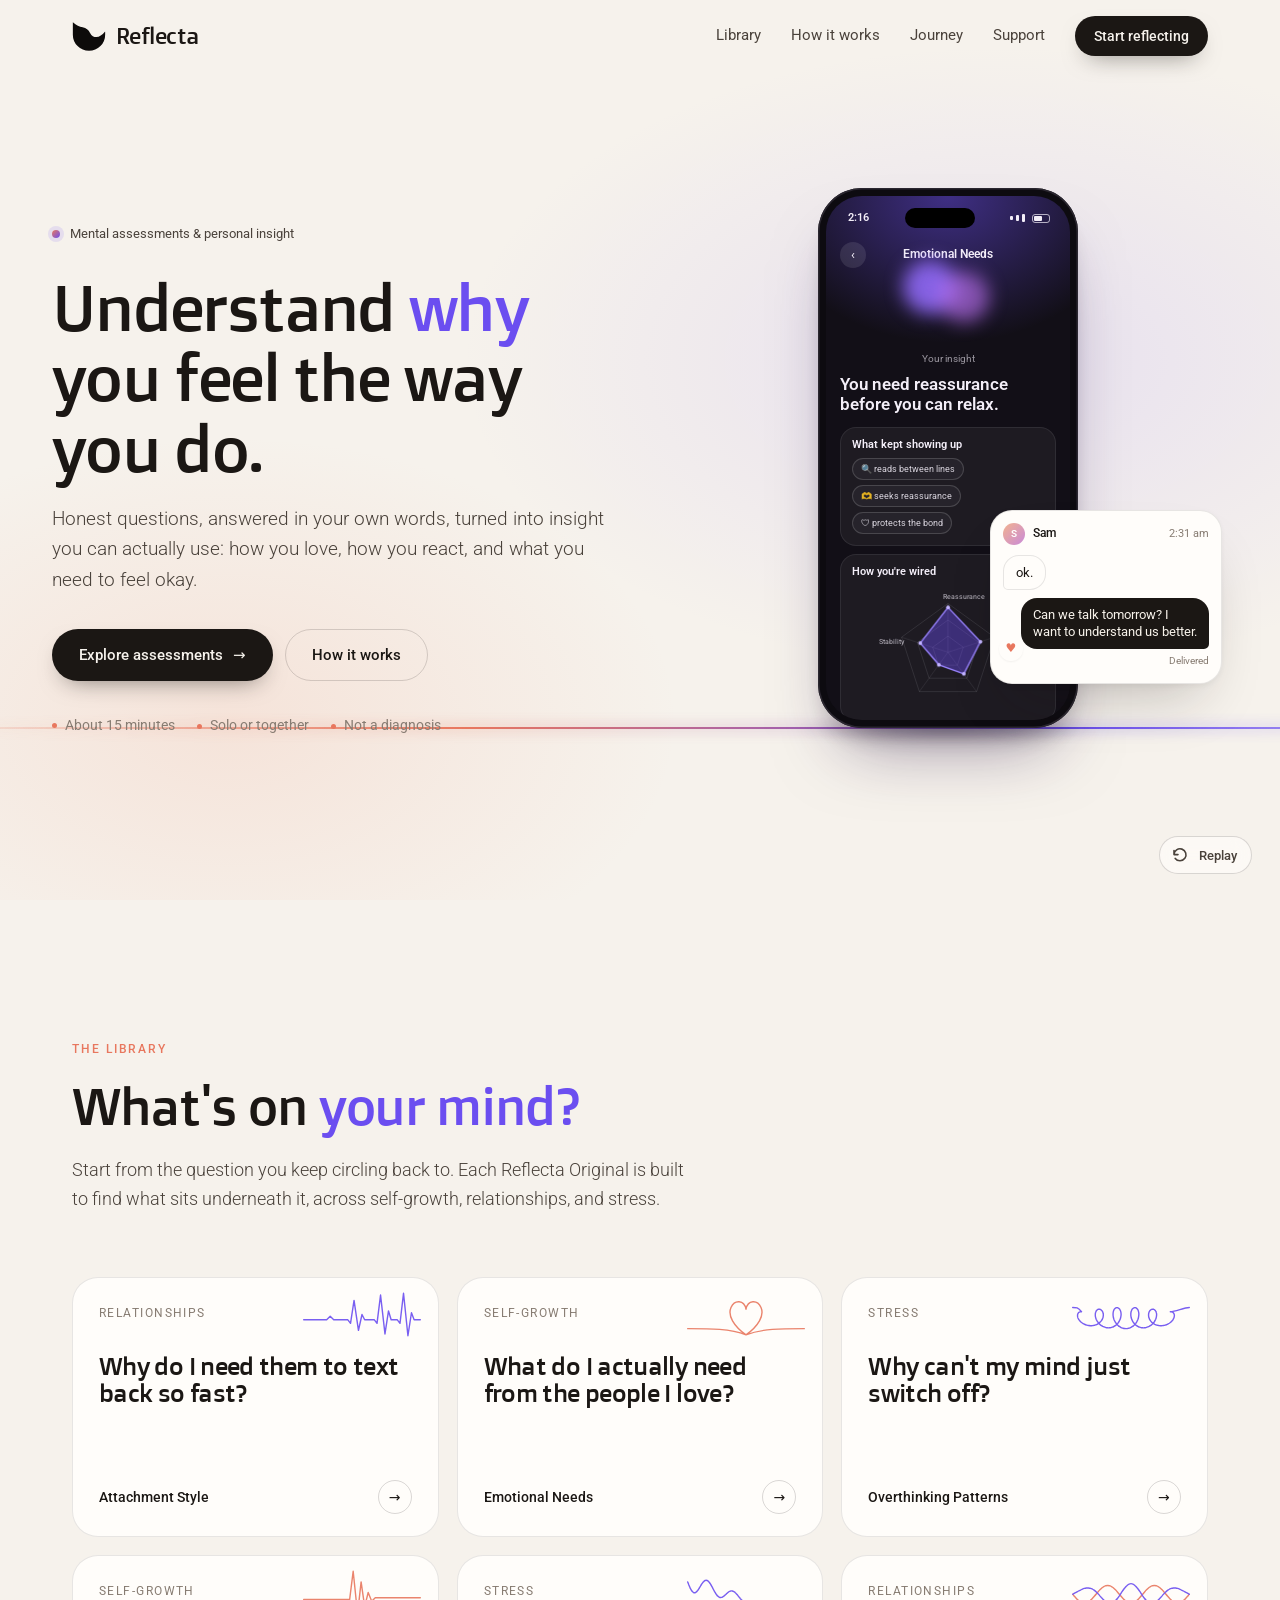
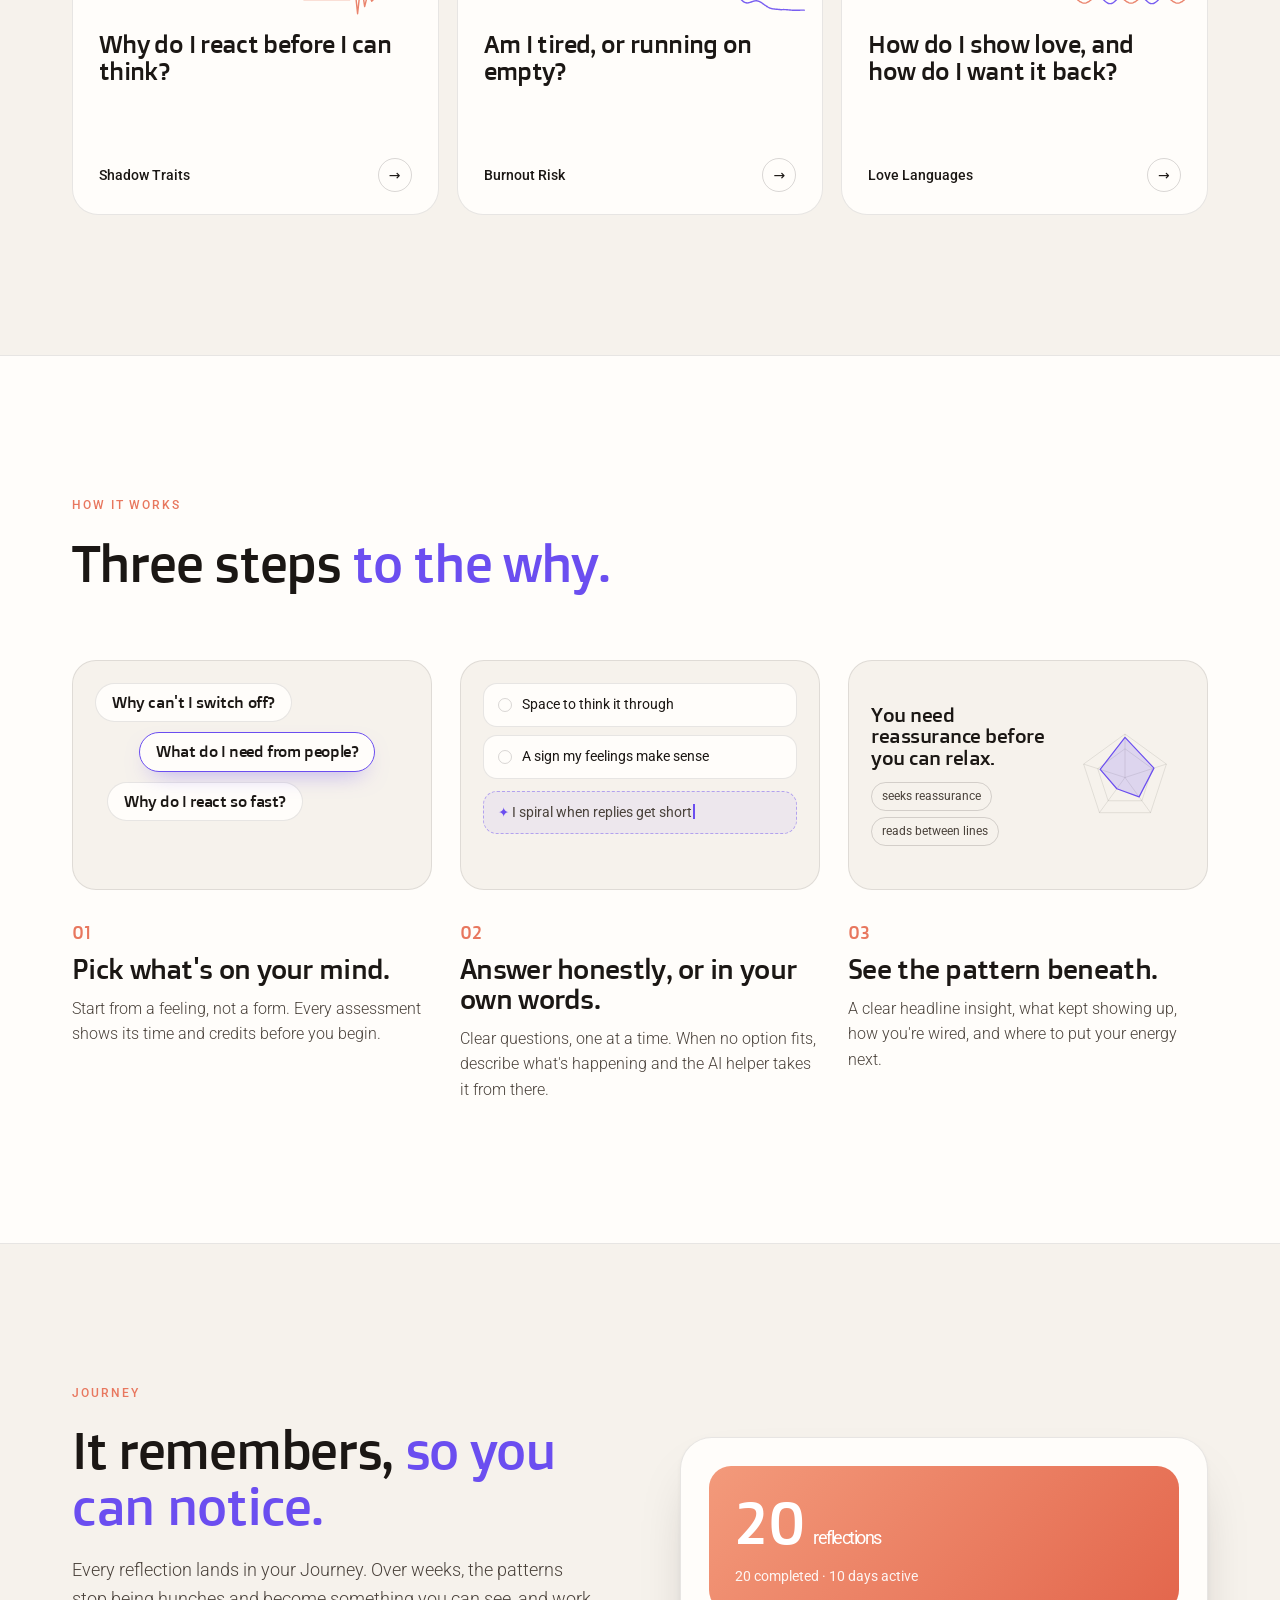
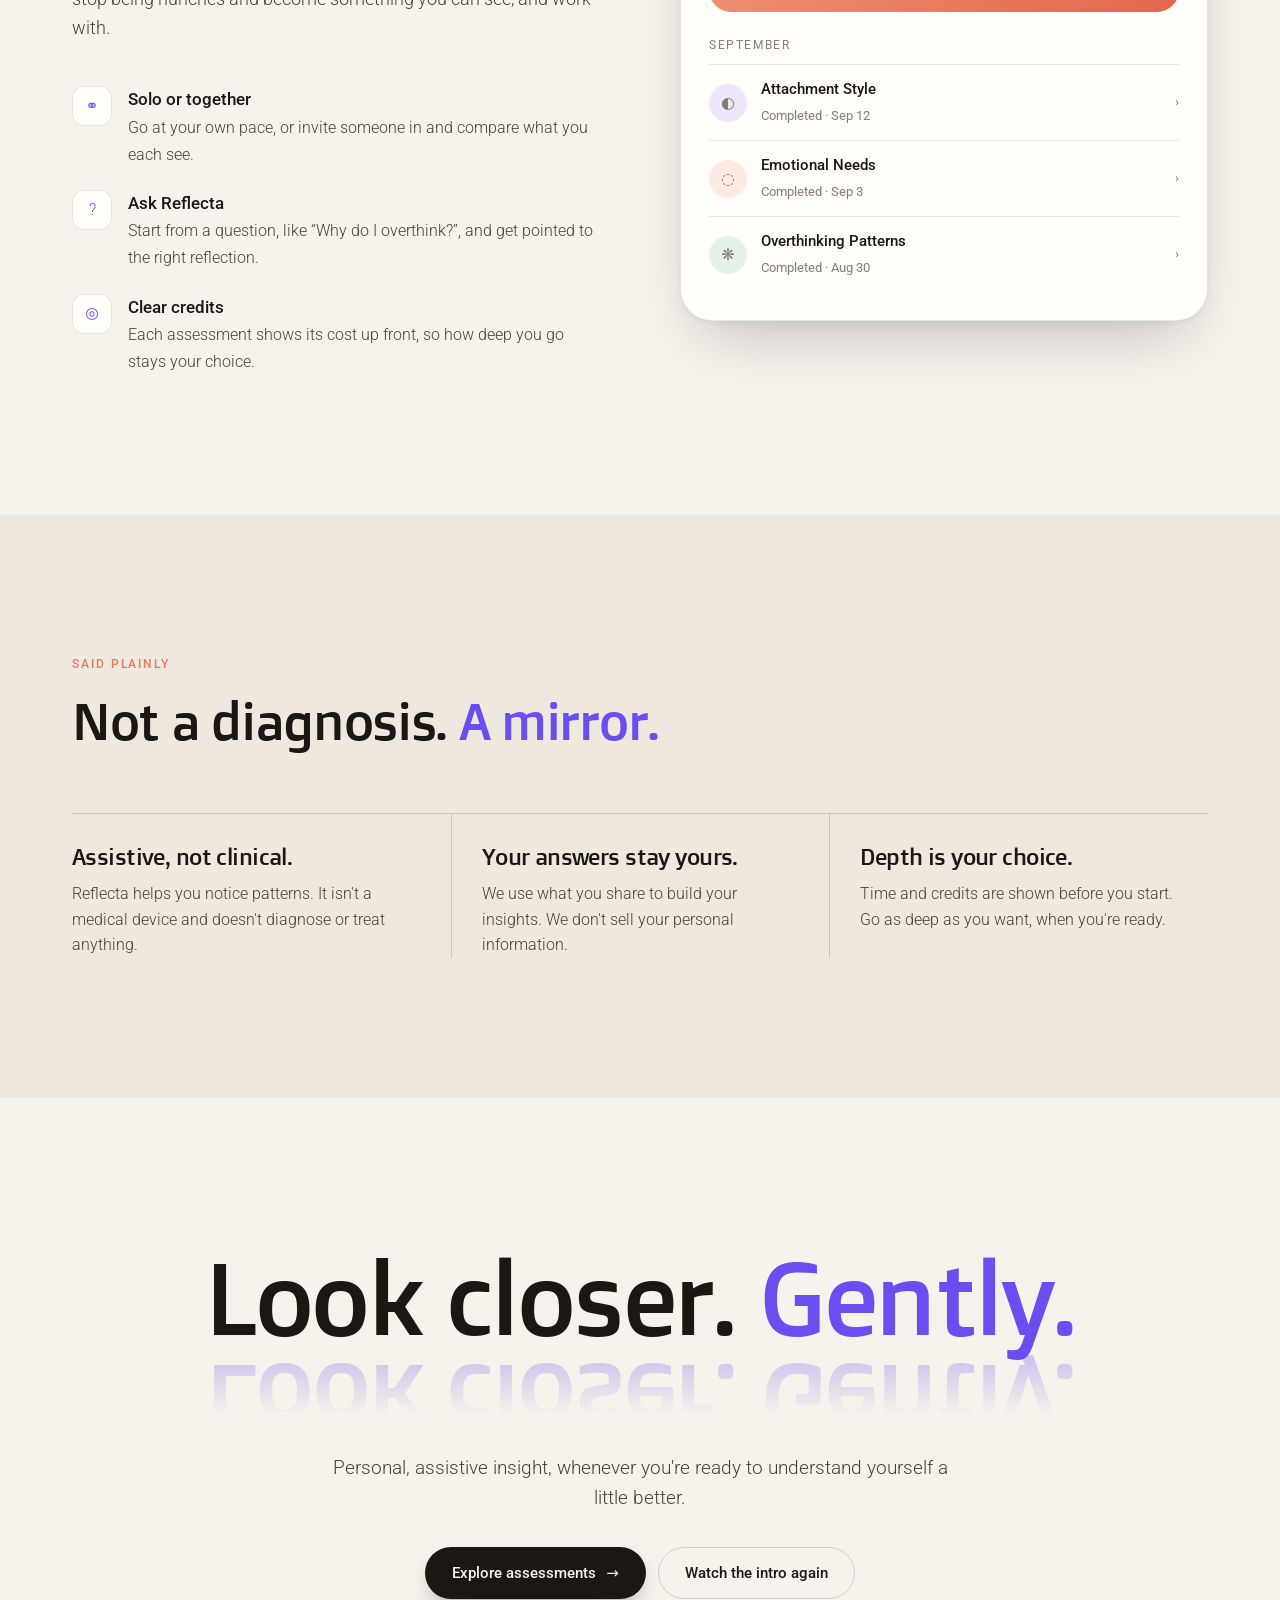
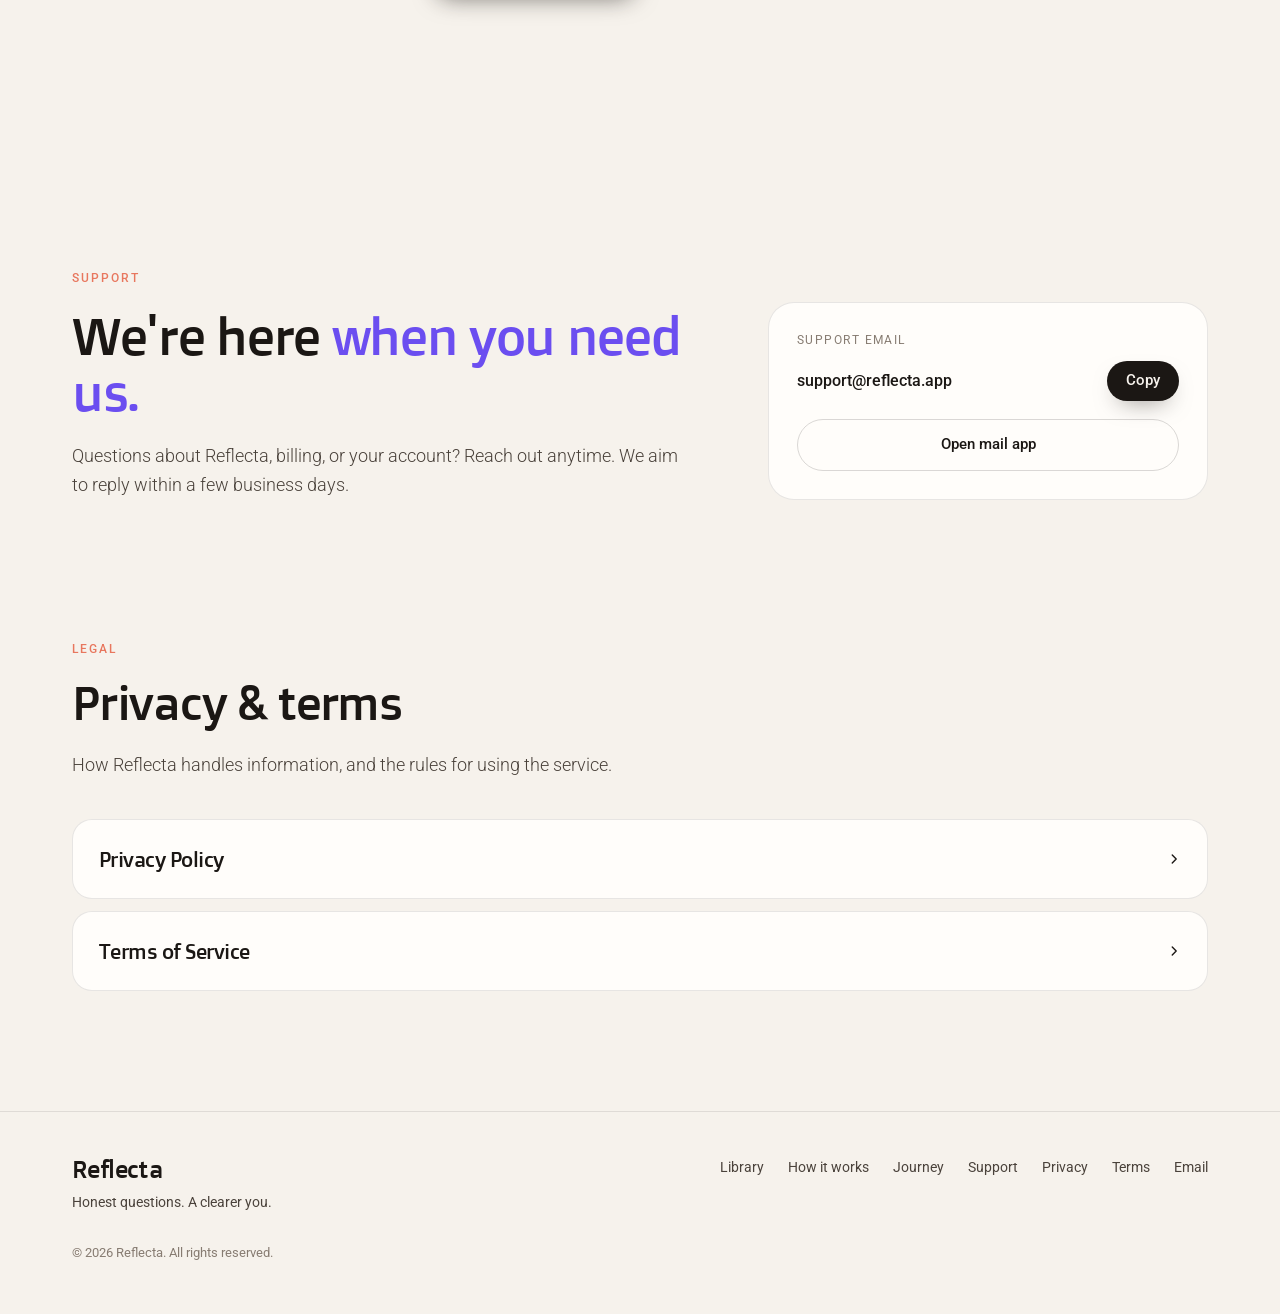
==== commit 42e42479: "Replace personal contact email with official support@reflecta.app Co-Authored-By: Claude Sonnet 5 <n" ====
--- a/index.html
+++ b/index.html
@@ -58,7 +58,7 @@
           "contactPoint": {
             "@type": "ContactPoint",
             "contactType": "customer support",
-            "email": "mohsen.ahmadinia@icloud.com"
+            "email": "support@reflecta.app"
           }
         },
         {
@@ -2927,10 +2927,10 @@
           <div class="support-panel reveal">
             <label id="support-email-label">Support email</label>
             <div class="email-line">
-              <span class="email-value" id="support-email" aria-labelledby="support-email-label">mohsen.ahmadinia@icloud.com</span>
+              <span class="email-value" id="support-email" aria-labelledby="support-email-label">support@reflecta.app</span>
               <button type="button" class="btn btn-primary" id="copy-email" aria-label="Copy support email">Copy</button>
             </div>
-            <a class="btn btn-ghost" href="mailto:mohsen.ahmadinia@icloud.com">Open mail app</a>
+            <a class="btn btn-ghost" href="mailto:support@reflecta.app">Open mail app</a>
           </div>
         </div>
       </section>
@@ -2981,7 +2981,7 @@
                 <h3>Contact</h3>
                 <p>
                   Questions about this policy:
-                  <a href="mailto:mohsen.ahmadinia@icloud.com">mohsen.ahmadinia@icloud.com</a>
+                  <a href="mailto:support@reflecta.app">support@reflecta.app</a>
                 </p>
               </div>
             </details>
@@ -3030,7 +3030,7 @@
                 <h3>Contact</h3>
                 <p>
                   For questions about these Terms:
-                  <a href="mailto:mohsen.ahmadinia@icloud.com">mohsen.ahmadinia@icloud.com</a>
+                  <a href="mailto:support@reflecta.app">support@reflecta.app</a>
                 </p>
               </div>
             </details>
@@ -3052,7 +3052,7 @@
           <a href="#support">Support</a>
           <a href="#privacy">Privacy</a>
           <a href="#terms">Terms</a>
-          <a href="mailto:mohsen.ahmadinia@icloud.com">Email</a>
+          <a href="mailto:support@reflecta.app">Email</a>
         </div>
         <p class="footer-meta">© <span id="year"></span> Reflecta. All rights reserved.</p>
       </div>
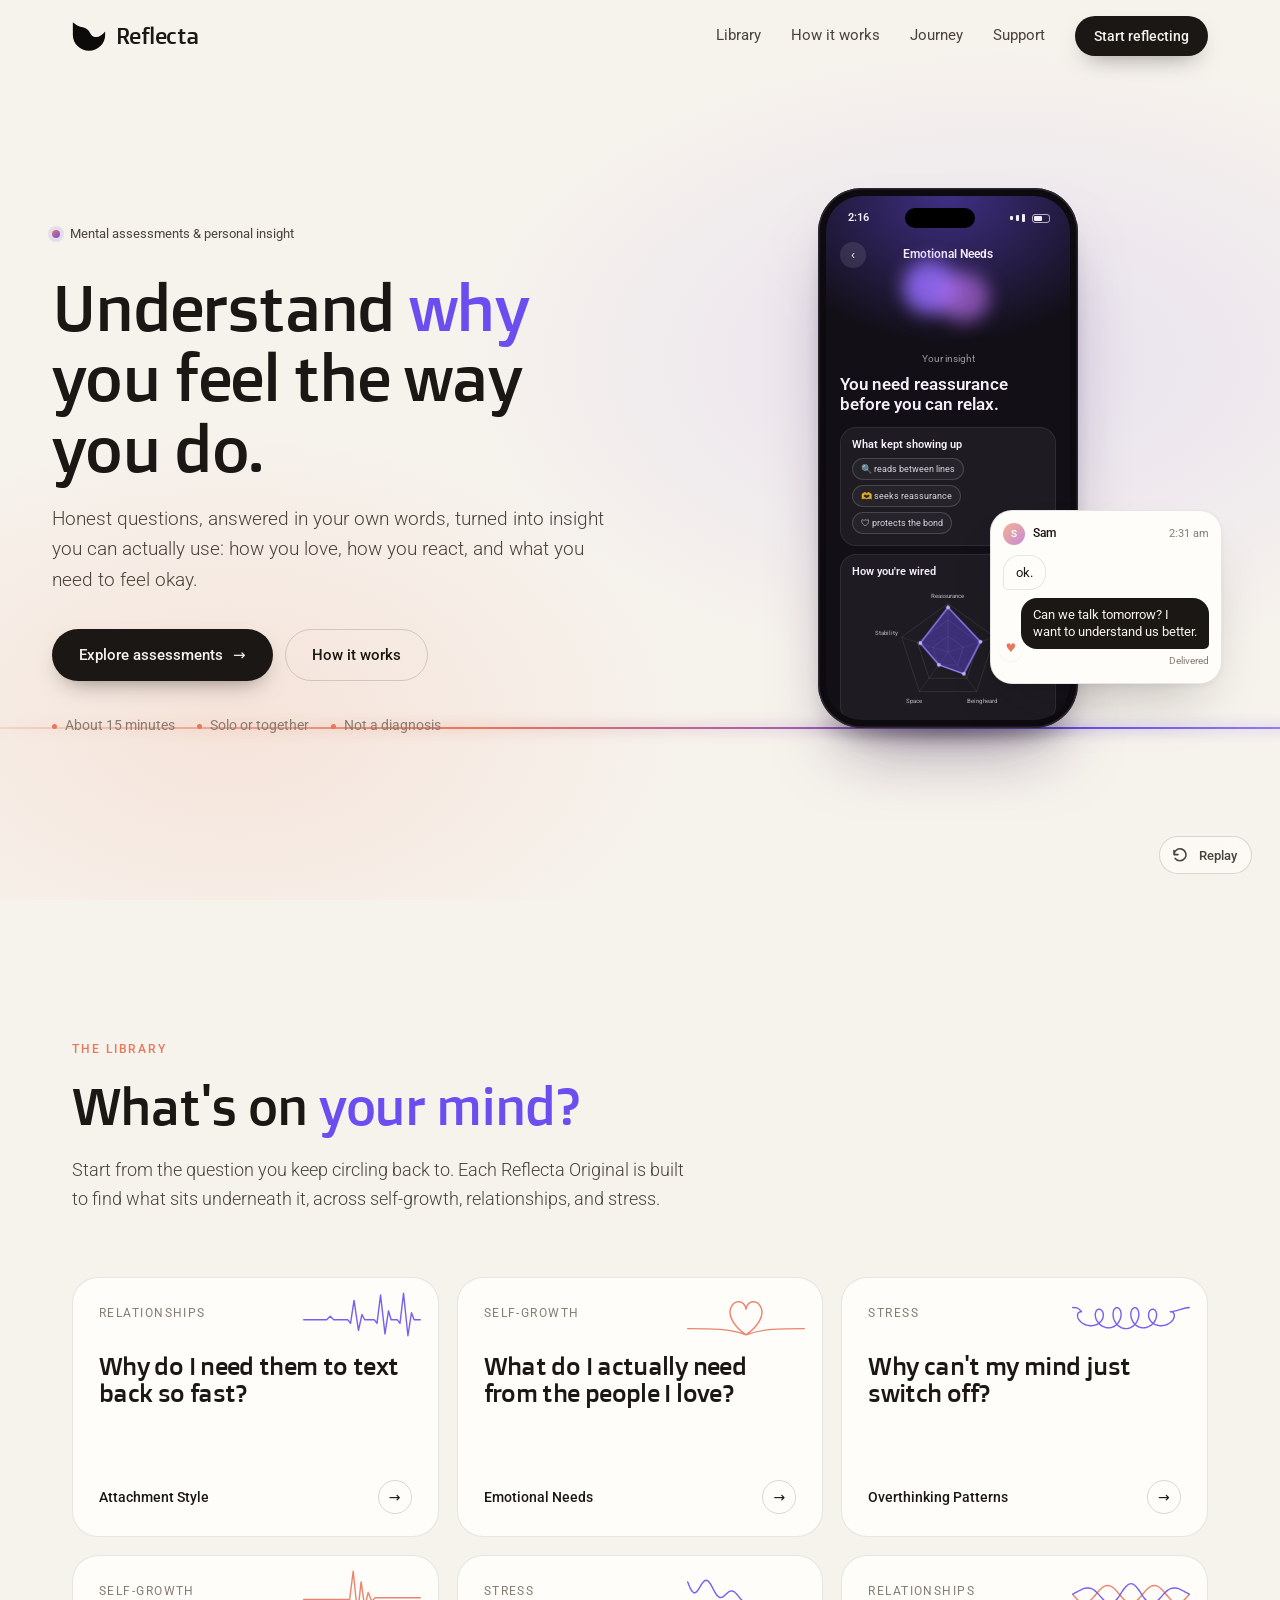
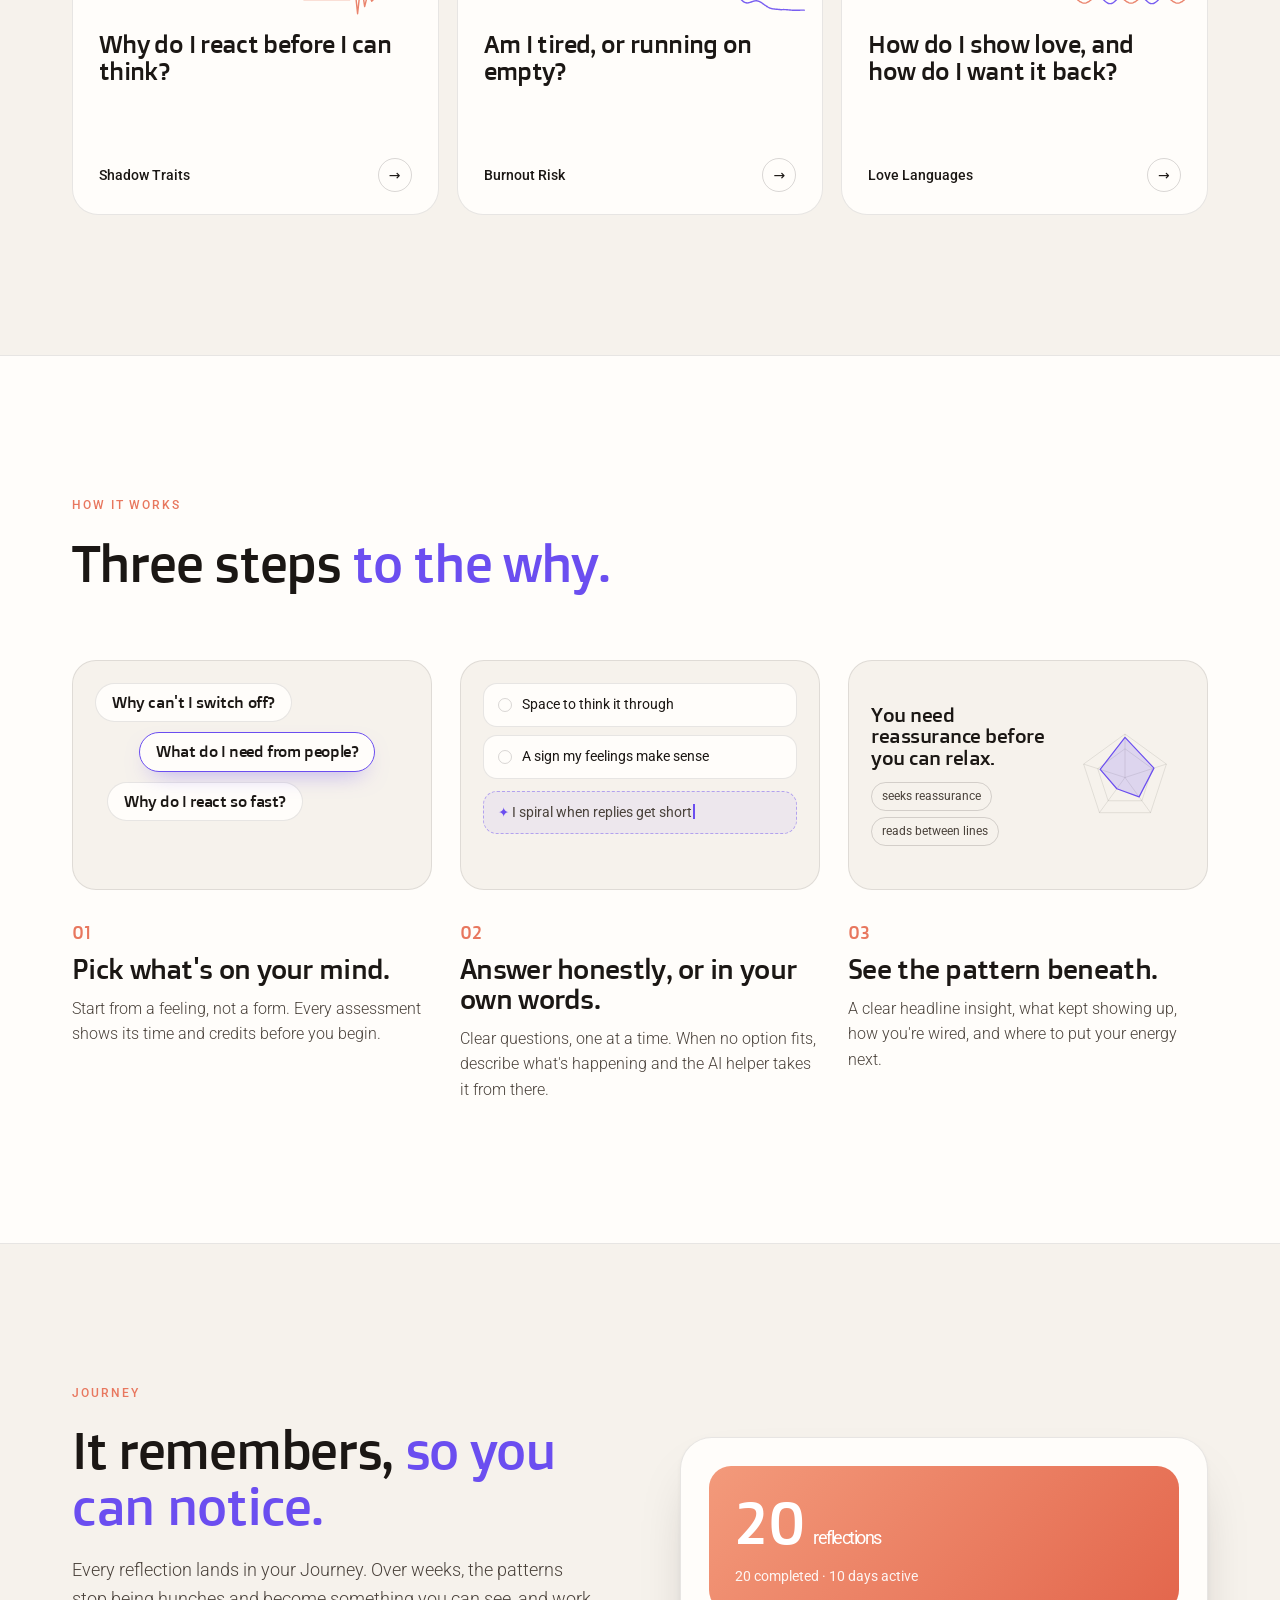
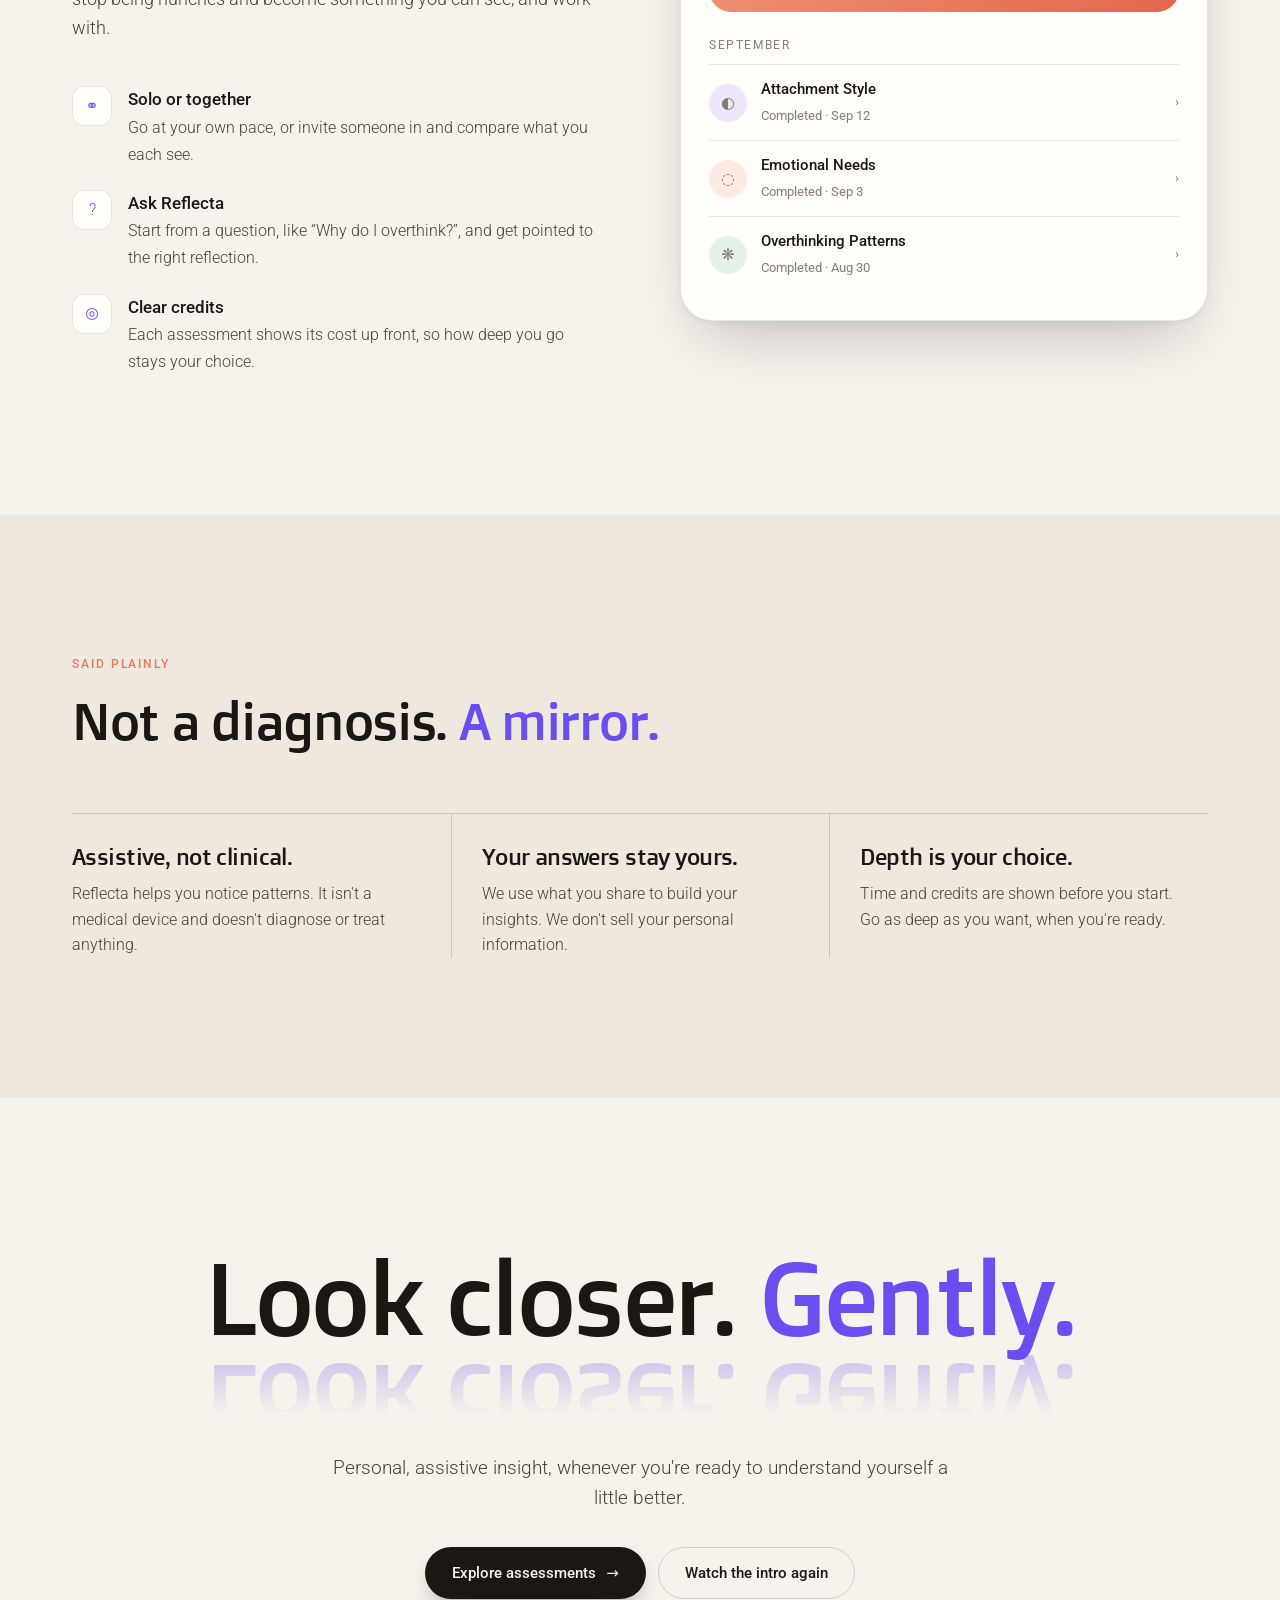
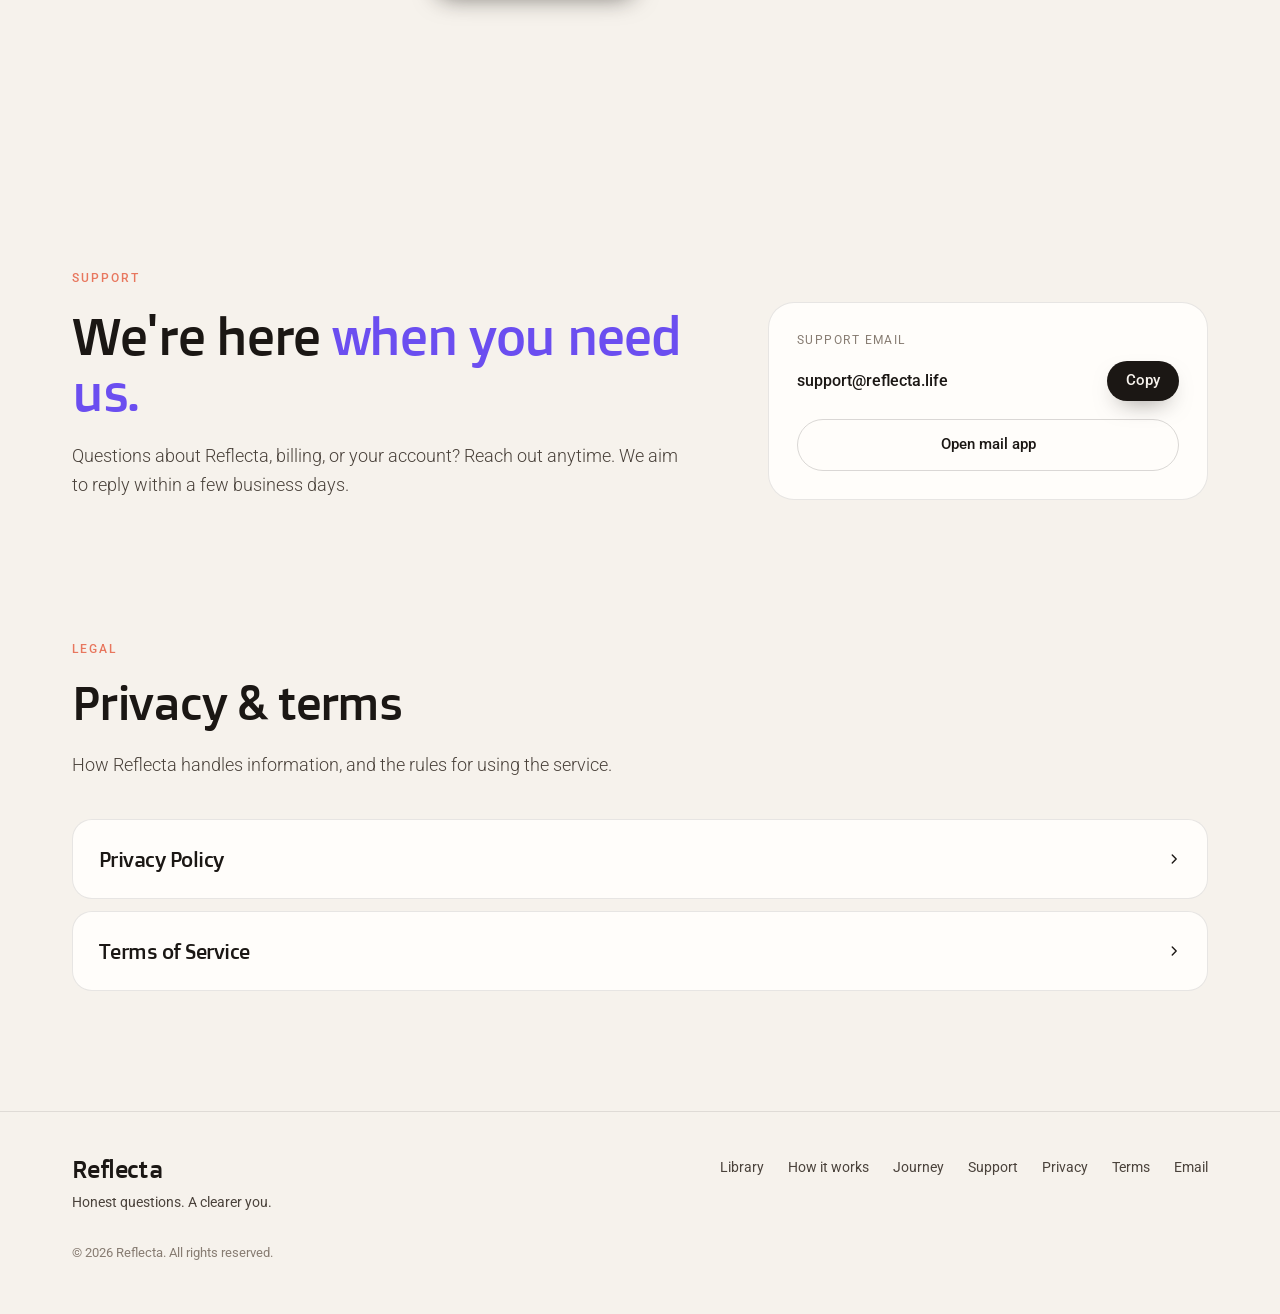
==== commit 4dc7c6fb: "Use support@reflecta.life as the official contact email Co-Authored-By: Claude Sonnet 5 <noreply@ant" ====
--- a/index.html
+++ b/index.html
@@ -58,7 +58,7 @@
           "contactPoint": {
             "@type": "ContactPoint",
             "contactType": "customer support",
-            "email": "support@reflecta.app"
+            "email": "support@reflecta.life"
           }
         },
         {
@@ -2927,10 +2927,10 @@
           <div class="support-panel reveal">
             <label id="support-email-label">Support email</label>
             <div class="email-line">
-              <span class="email-value" id="support-email" aria-labelledby="support-email-label">support@reflecta.app</span>
+              <span class="email-value" id="support-email" aria-labelledby="support-email-label">support@reflecta.life</span>
               <button type="button" class="btn btn-primary" id="copy-email" aria-label="Copy support email">Copy</button>
             </div>
-            <a class="btn btn-ghost" href="mailto:support@reflecta.app">Open mail app</a>
+            <a class="btn btn-ghost" href="mailto:support@reflecta.life">Open mail app</a>
           </div>
         </div>
       </section>
@@ -2981,7 +2981,7 @@
                 <h3>Contact</h3>
                 <p>
                   Questions about this policy:
-                  <a href="mailto:support@reflecta.app">support@reflecta.app</a>
+                  <a href="mailto:support@reflecta.life">support@reflecta.life</a>
                 </p>
               </div>
             </details>
@@ -3030,7 +3030,7 @@
                 <h3>Contact</h3>
                 <p>
                   For questions about these Terms:
-                  <a href="mailto:support@reflecta.app">support@reflecta.app</a>
+                  <a href="mailto:support@reflecta.life">support@reflecta.life</a>
                 </p>
               </div>
             </details>
@@ -3052,7 +3052,7 @@
           <a href="#support">Support</a>
           <a href="#privacy">Privacy</a>
           <a href="#terms">Terms</a>
-          <a href="mailto:support@reflecta.app">Email</a>
+          <a href="mailto:support@reflecta.life">Email</a>
         </div>
         <p class="footer-meta">© <span id="year"></span> Reflecta. All rights reserved.</p>
       </div>
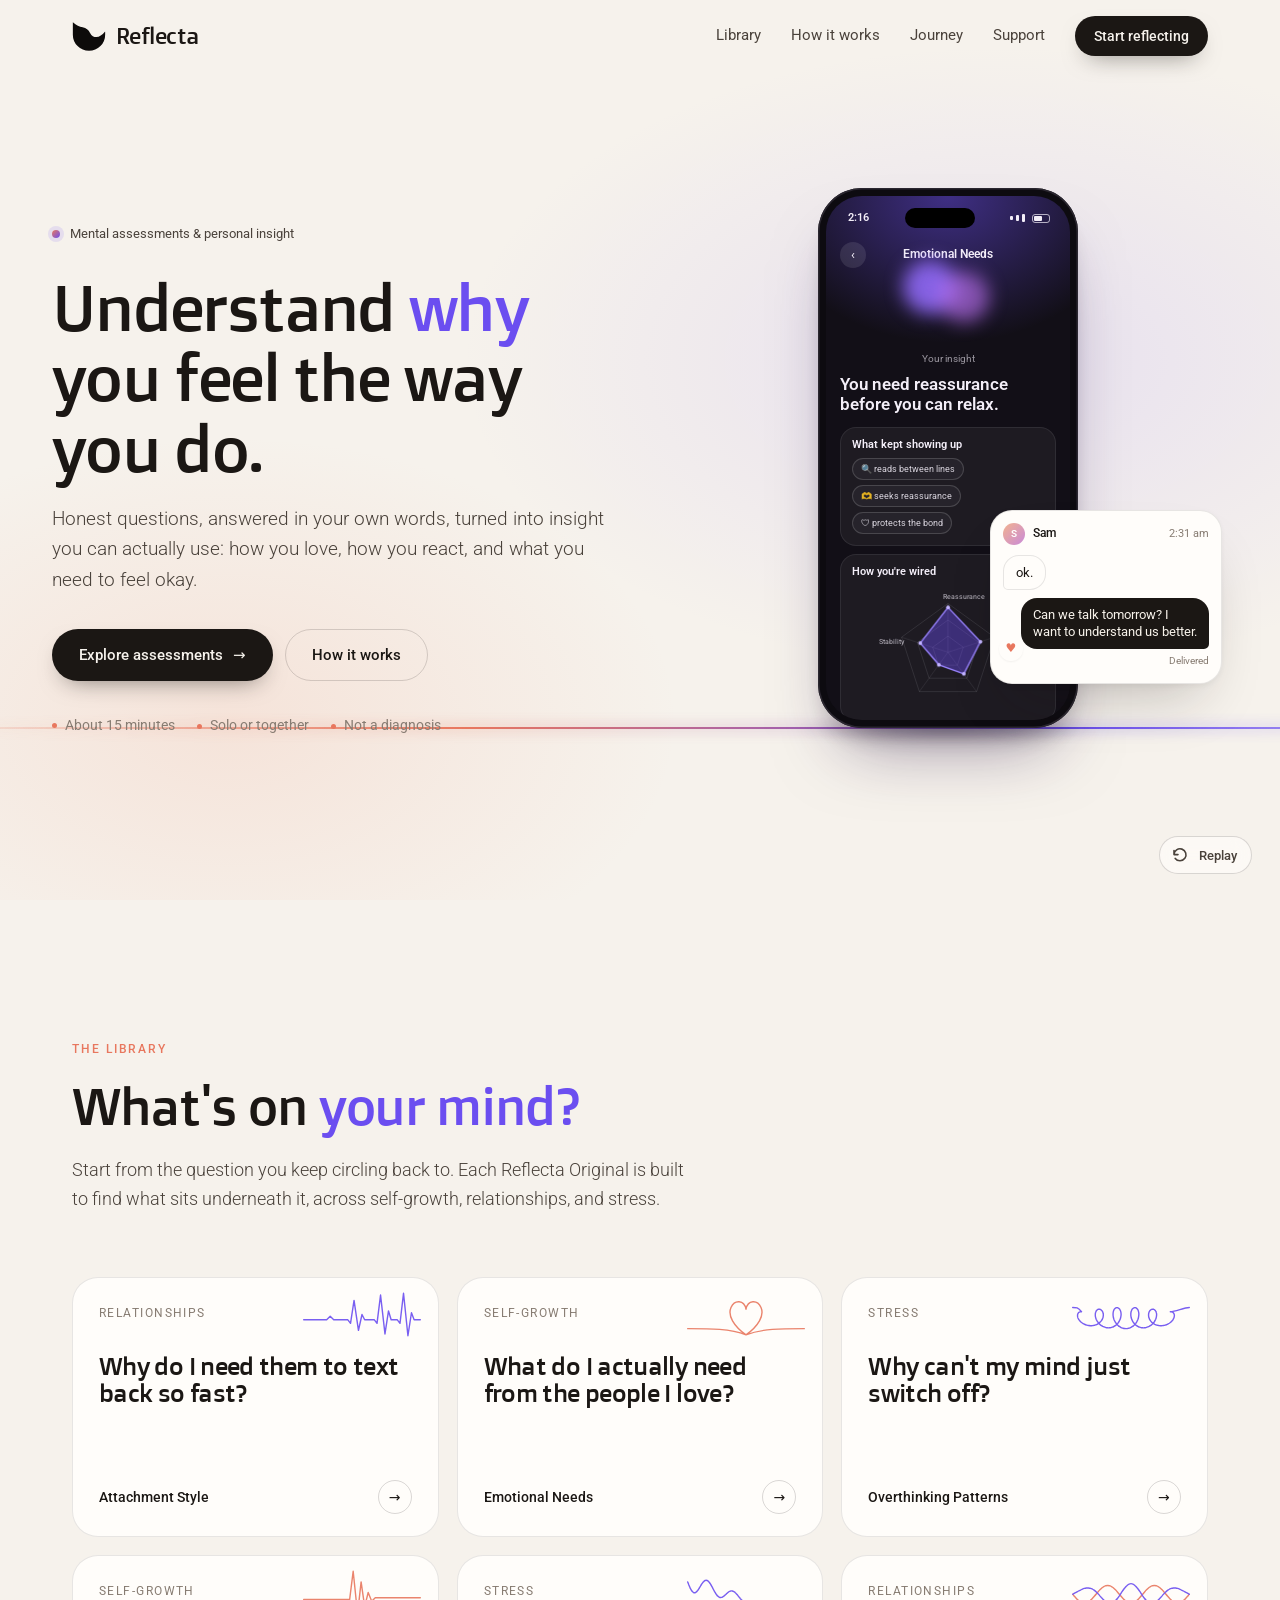
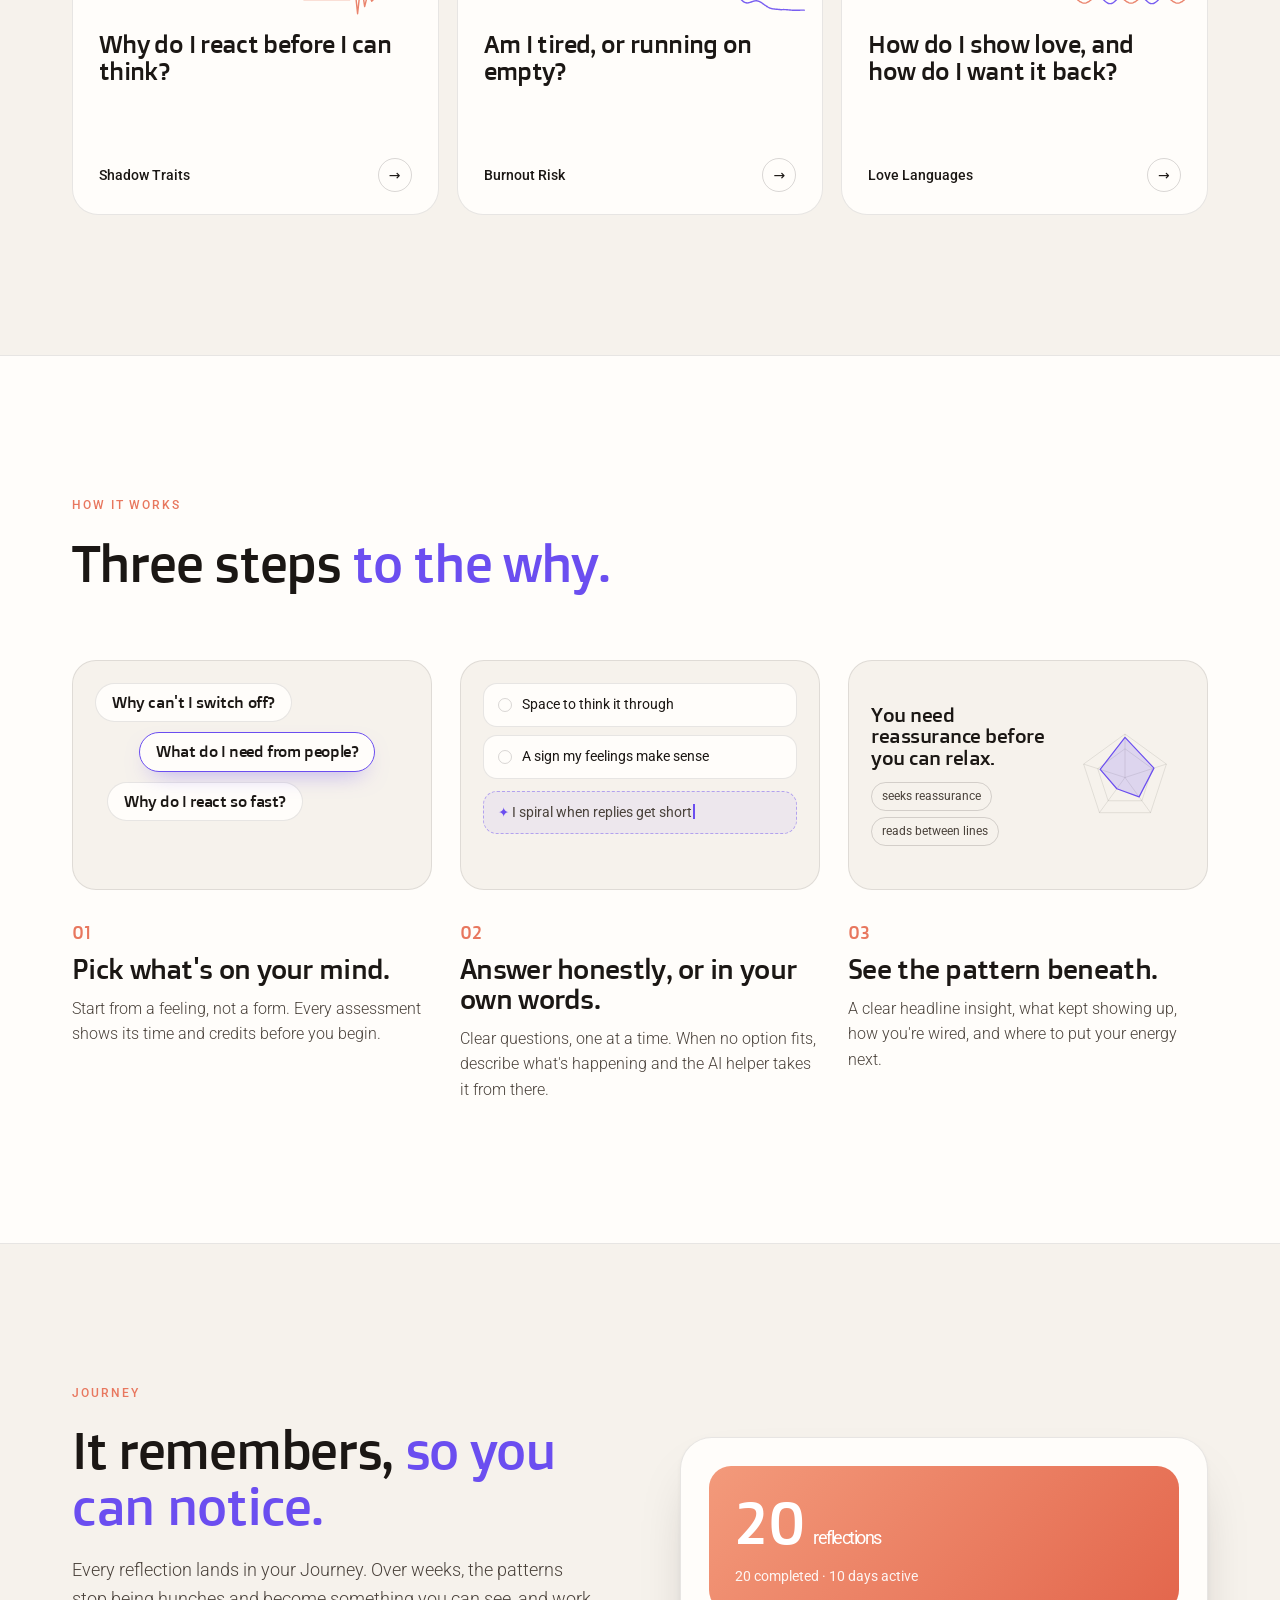
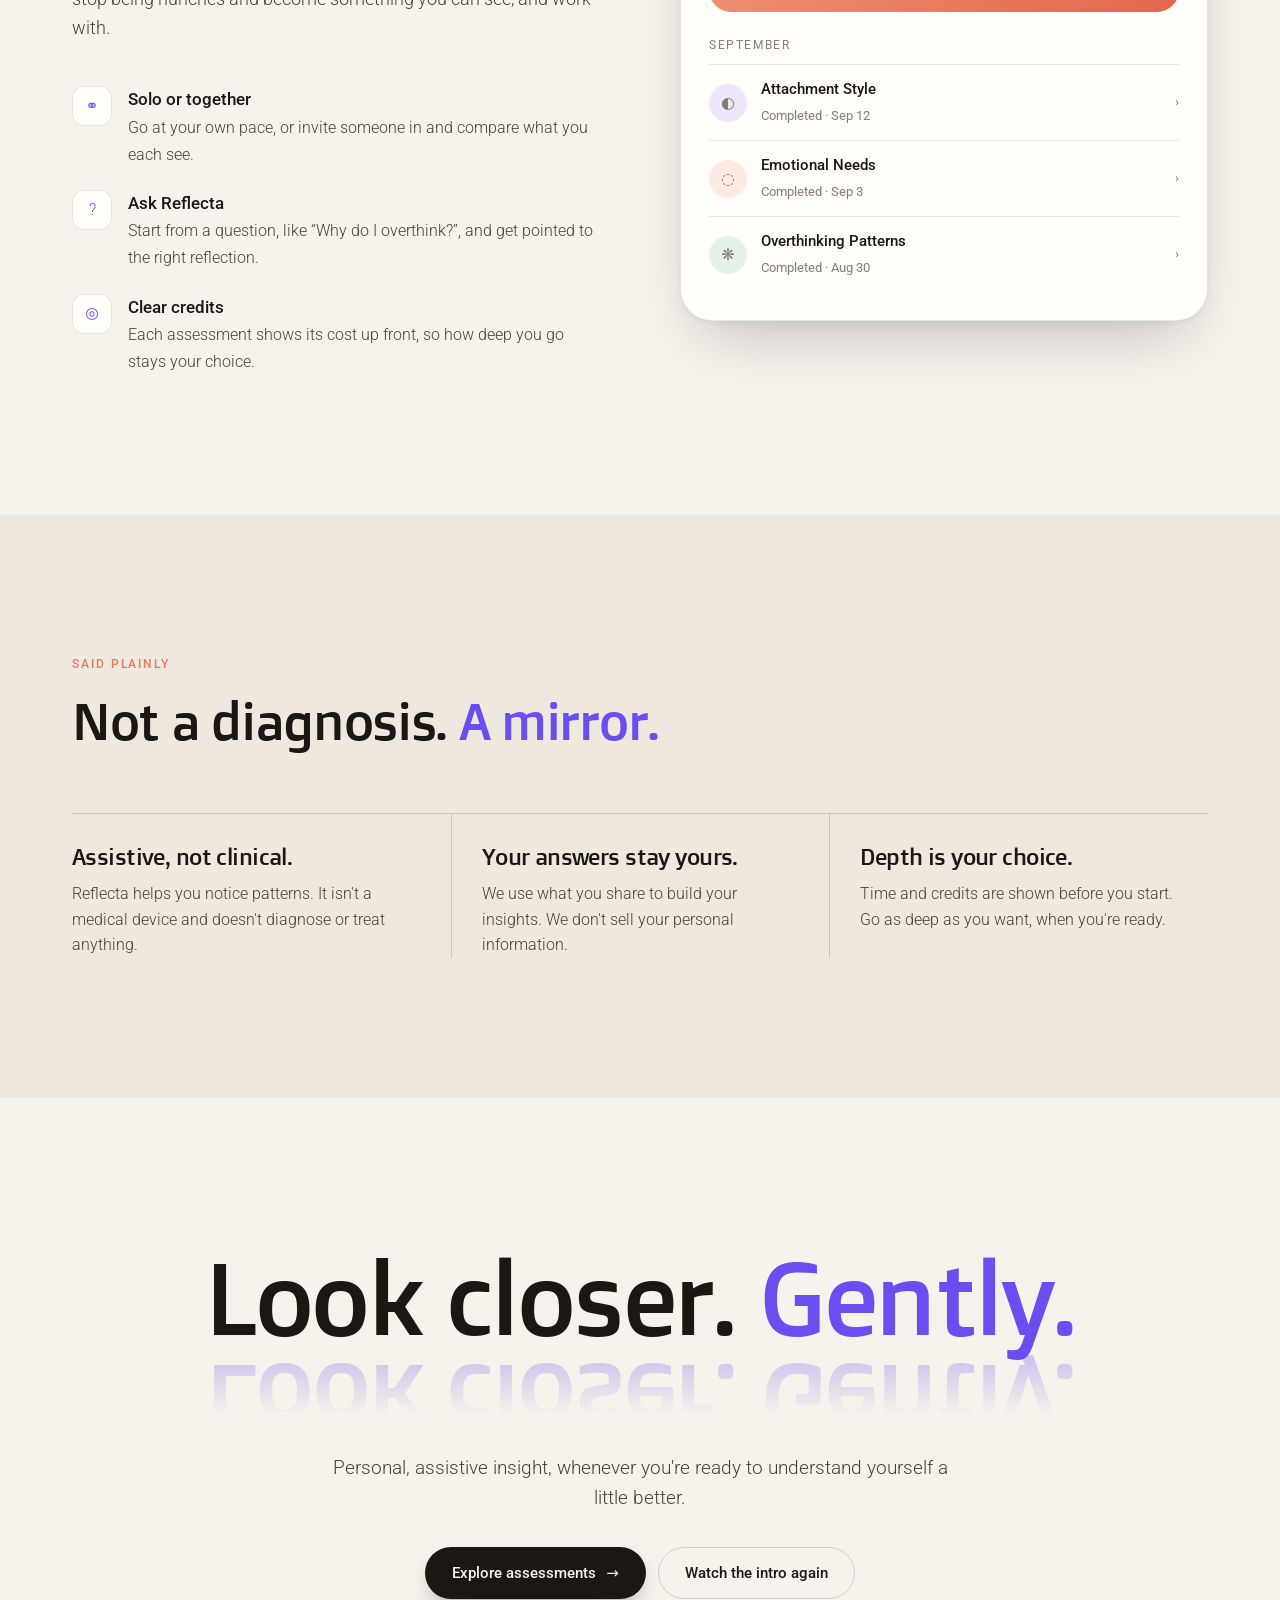
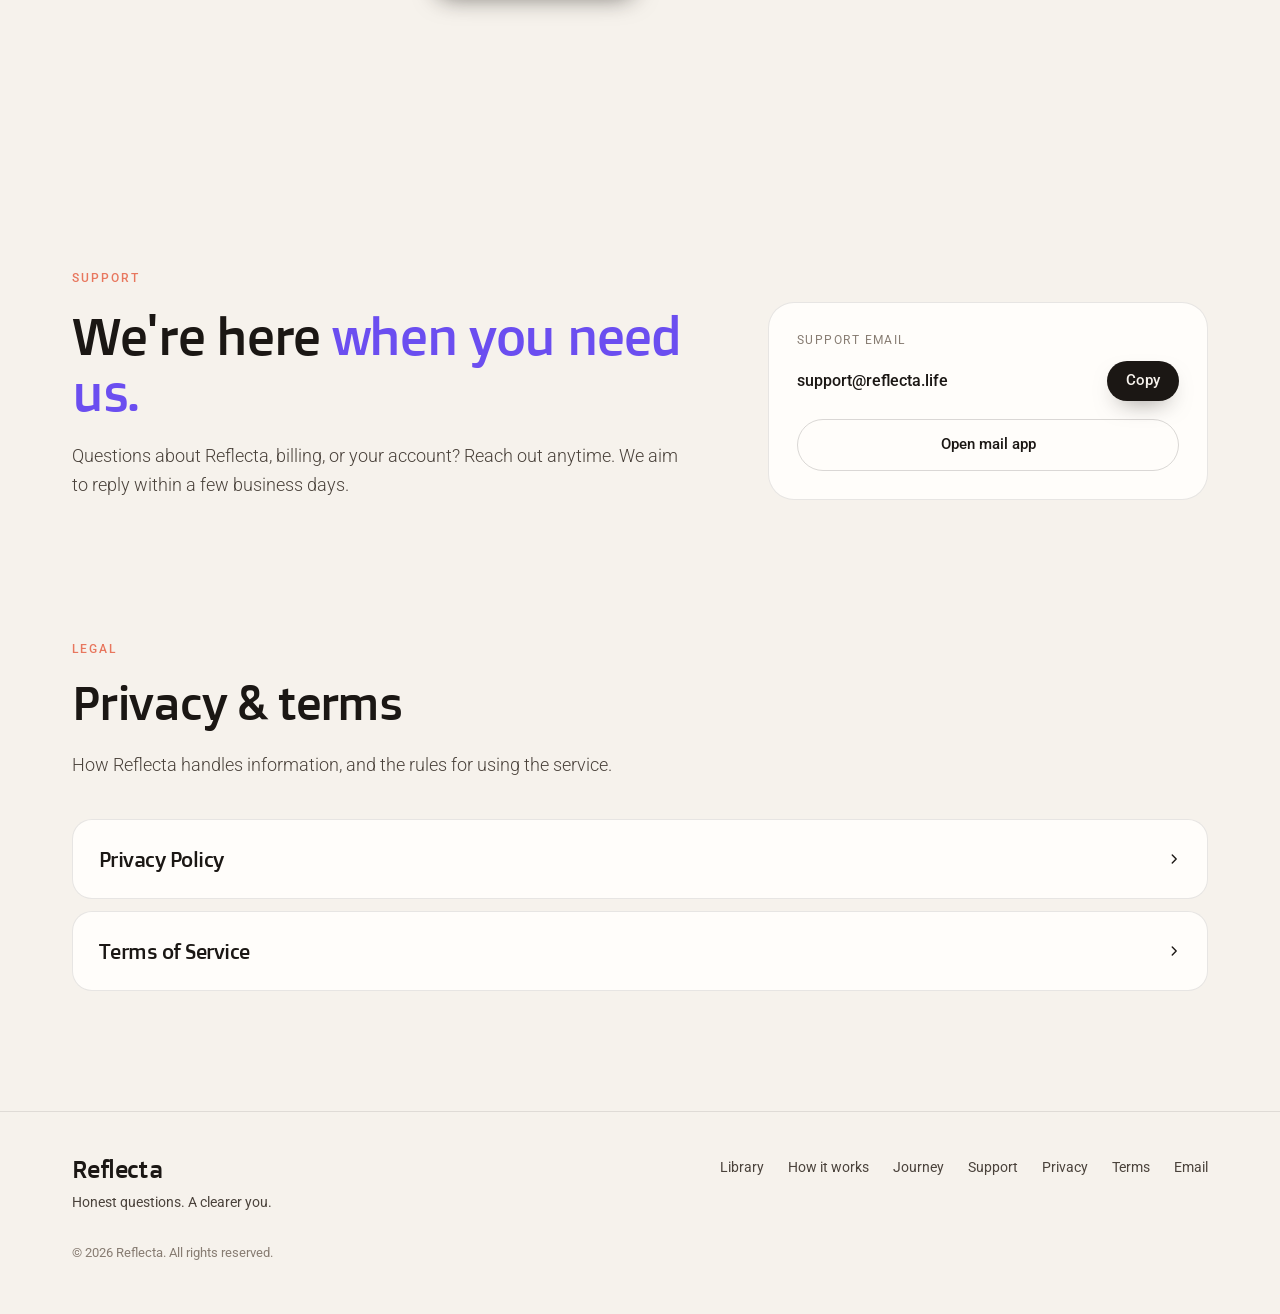
==== commit 15472eb9: "Show defined legal terms as color badges instead of quotes "we," "us," "Services," and "Terms" are r" ====
--- a/index.html
+++ b/index.html
@@ -10,15 +10,15 @@
     />
     <meta name="theme-color" content="#f6f2ec" />
     <meta name="robots" content="index, follow, max-image-preview:large" />
-    <link rel="canonical" href="https://reflecta.app/" />
+    <link rel="canonical" href="https://reflecta.life/" />
 
     <meta property="og:type" content="website" />
     <meta property="og:site_name" content="Reflecta" />
-    <meta property="og:url" content="https://reflecta.app/" />
+    <meta property="og:url" content="https://reflecta.life/" />
     <meta property="og:title" content="Reflecta: understand why you feel the way you do" />
     <meta property="og:description" content="Honest questions, answered in your own words, turned into insight you can actually use." />
     <meta property="og:locale" content="en_US" />
-    <meta property="og:image" content="https://reflecta.app/og-image.png" />
+    <meta property="og:image" content="https://reflecta.life/og-image.png" />
     <meta property="og:image:type" content="image/png" />
     <meta property="og:image:width" content="1200" />
     <meta property="og:image:height" content="630" />
@@ -27,7 +27,7 @@
     <meta name="twitter:card" content="summary_large_image" />
     <meta name="twitter:title" content="Reflecta: understand why you feel the way you do" />
     <meta name="twitter:description" content="Honest questions, answered in your own words, turned into insight you can actually use." />
-    <meta name="twitter:image" content="https://reflecta.app/og-image.png" />
+    <meta name="twitter:image" content="https://reflecta.life/og-image.png" />
     <meta name="twitter:image:alt" content="Reflecta: Understand why you feel the way you do." />
 
     <link rel="icon" href="/favicon.ico" sizes="48x48" />
@@ -42,19 +42,19 @@
       "@graph": [
         {
           "@type": "WebSite",
-          "@id": "https://reflecta.app/#website",
+          "@id": "https://reflecta.life/#website",
           "name": "Reflecta",
-          "url": "https://reflecta.app/",
+          "url": "https://reflecta.life/",
           "publisher": {
-            "@id": "https://reflecta.app/#org"
+            "@id": "https://reflecta.life/#org"
           }
         },
         {
           "@type": "Organization",
-          "@id": "https://reflecta.app/#org",
+          "@id": "https://reflecta.life/#org",
           "name": "Reflecta",
-          "url": "https://reflecta.app/",
-          "logo": "https://reflecta.app/icon-512.png",
+          "url": "https://reflecta.life/",
+          "logo": "https://reflecta.life/icon-512.png",
           "contactPoint": {
             "@type": "ContactPoint",
             "contactType": "customer support",
@@ -68,9 +68,9 @@
           "applicationCategory": "HealthApplication",
           "description": "Mental assessments like Emotional Needs, Attachment Style and Shadow Traits that turn honest answers into personal insight.",
           "publisher": {
-            "@id": "https://reflecta.app/#org"
+            "@id": "https://reflecta.life/#org"
           },
-          "image": "https://reflecta.app/icon-512.png"
+          "image": "https://reflecta.life/icon-512.png"
         }
       ]
     }
@@ -2303,18 +2303,34 @@
         max-width: 760px;
         color: var(--ink-2);
         font-size: 15.5px;
+        line-height: 1.6;
       }
 
       .legal-body h3 {
-        margin: 22px 0 6px;
+        margin: 26px 0 8px;
         font-family: var(--sans);
         font-weight: 600;
-        font-size: 15px;
+        font-size: 17px;
         color: var(--ink);
+      }
+
+      .legal-body h3:first-child {
+        margin-top: 0;
       }
 
       .legal-body p {
         margin: 0 0 10px;
+      }
+
+      .legal-term {
+        display: inline-block;
+        padding: 1px 8px;
+        border-radius: 999px;
+        background: rgba(232, 119, 94, 0.12);
+        color: var(--coral);
+        font-weight: 600;
+        font-size: 0.92em;
+        white-space: nowrap;
       }
 
       footer {
@@ -2950,9 +2966,10 @@
               <div class="legal-body">
                 <p><strong>Last updated:</strong> May 9, 2026</p>
                 <p>
-                  This Privacy Policy describes how Reflecta (“we,” “us”) collects, uses, and shares
-                  information when you use our websites, apps, and related services (collectively, the
-                  “Services”).
+                  This Privacy Policy describes how Reflecta (<span class="legal-term">we</span>,
+                  <span class="legal-term">us</span>) collects, uses, and shares information when you
+                  use our websites, apps, and related services (collectively, the
+                  <span class="legal-term">Services</span>).
                 </p>
                 <h3>Information we collect</h3>
                 <p>
@@ -2994,8 +3011,8 @@
               <div class="legal-body">
                 <p><strong>Last updated:</strong> May 9, 2026</p>
                 <p>
-                  These Terms of Service (“Terms”) govern your access to and use of Reflecta’s
-                  Services. By using the Services, you agree to these Terms.
+                  These Terms of Service (<span class="legal-term">Terms</span>) govern your access to
+                  and use of Reflecta’s Services. By using the Services, you agree to these Terms.
                 </p>
                 <h3>Accounts</h3>
                 <p>
